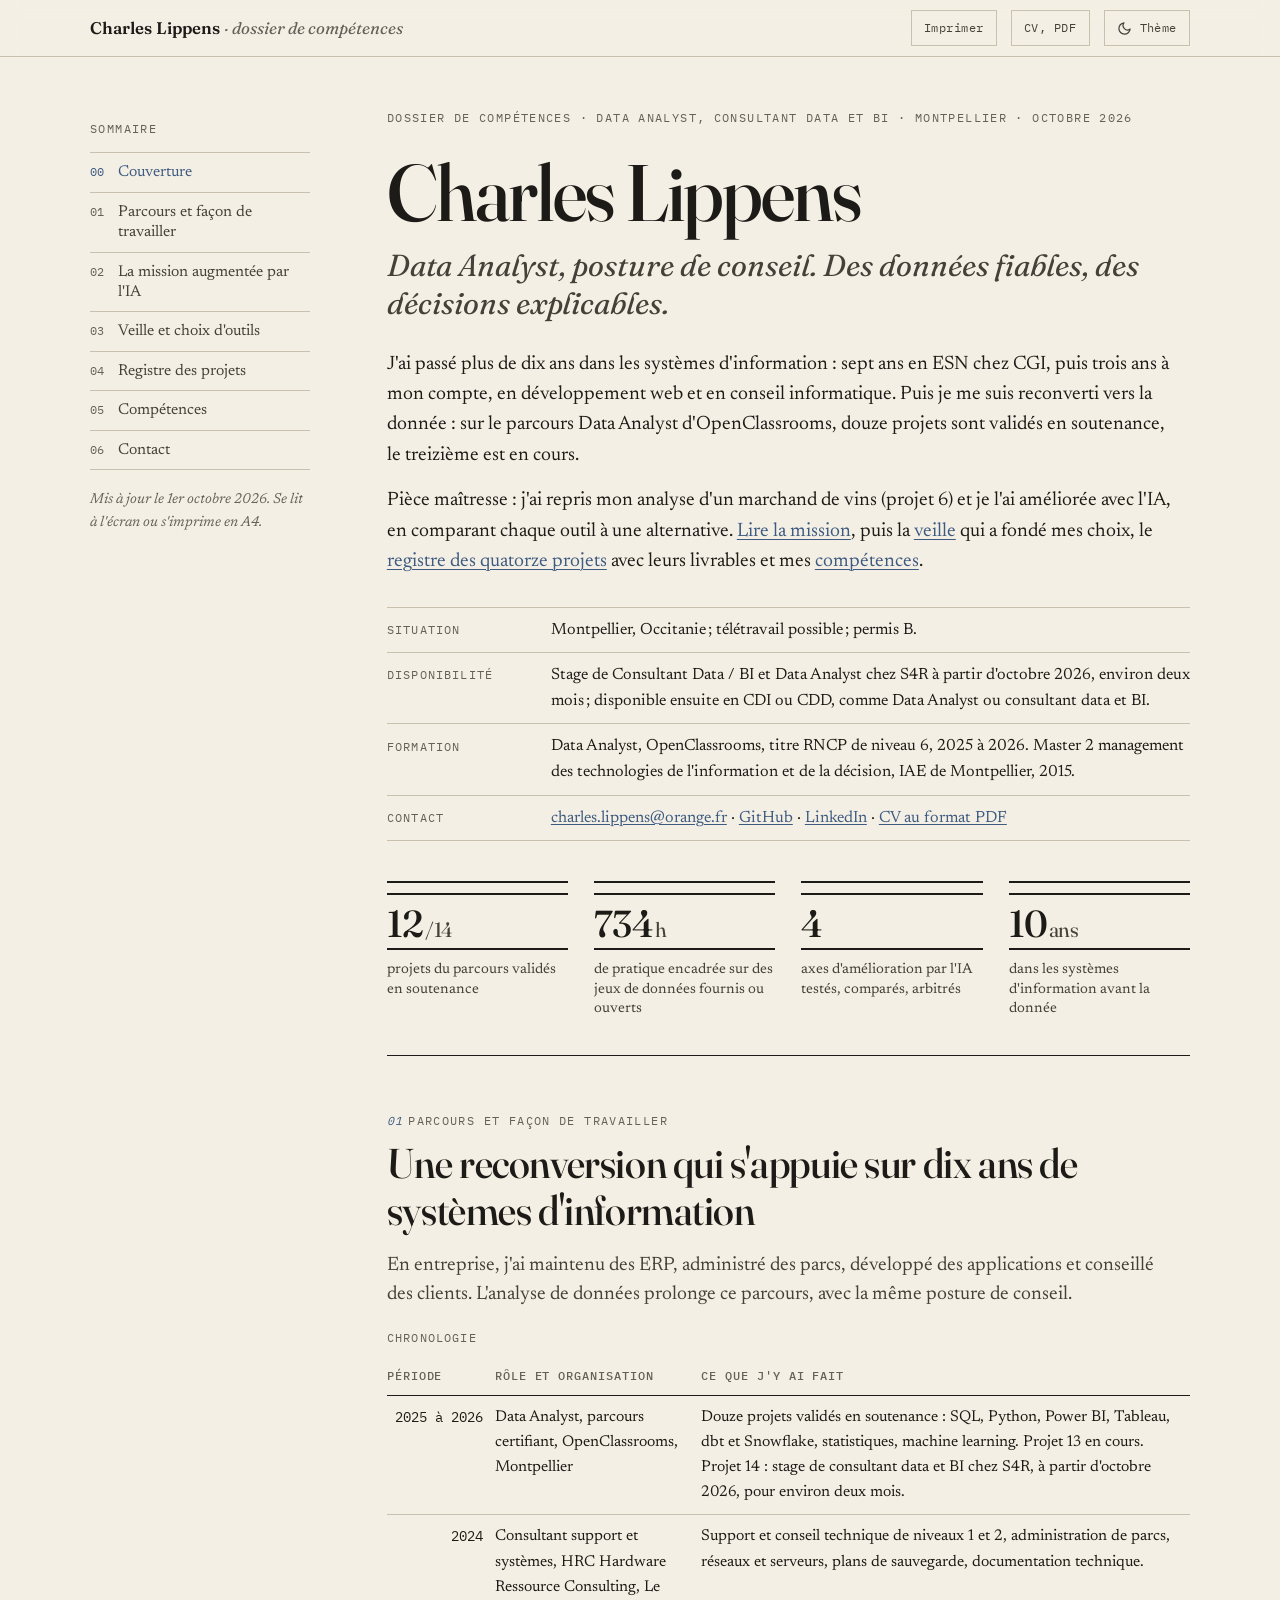
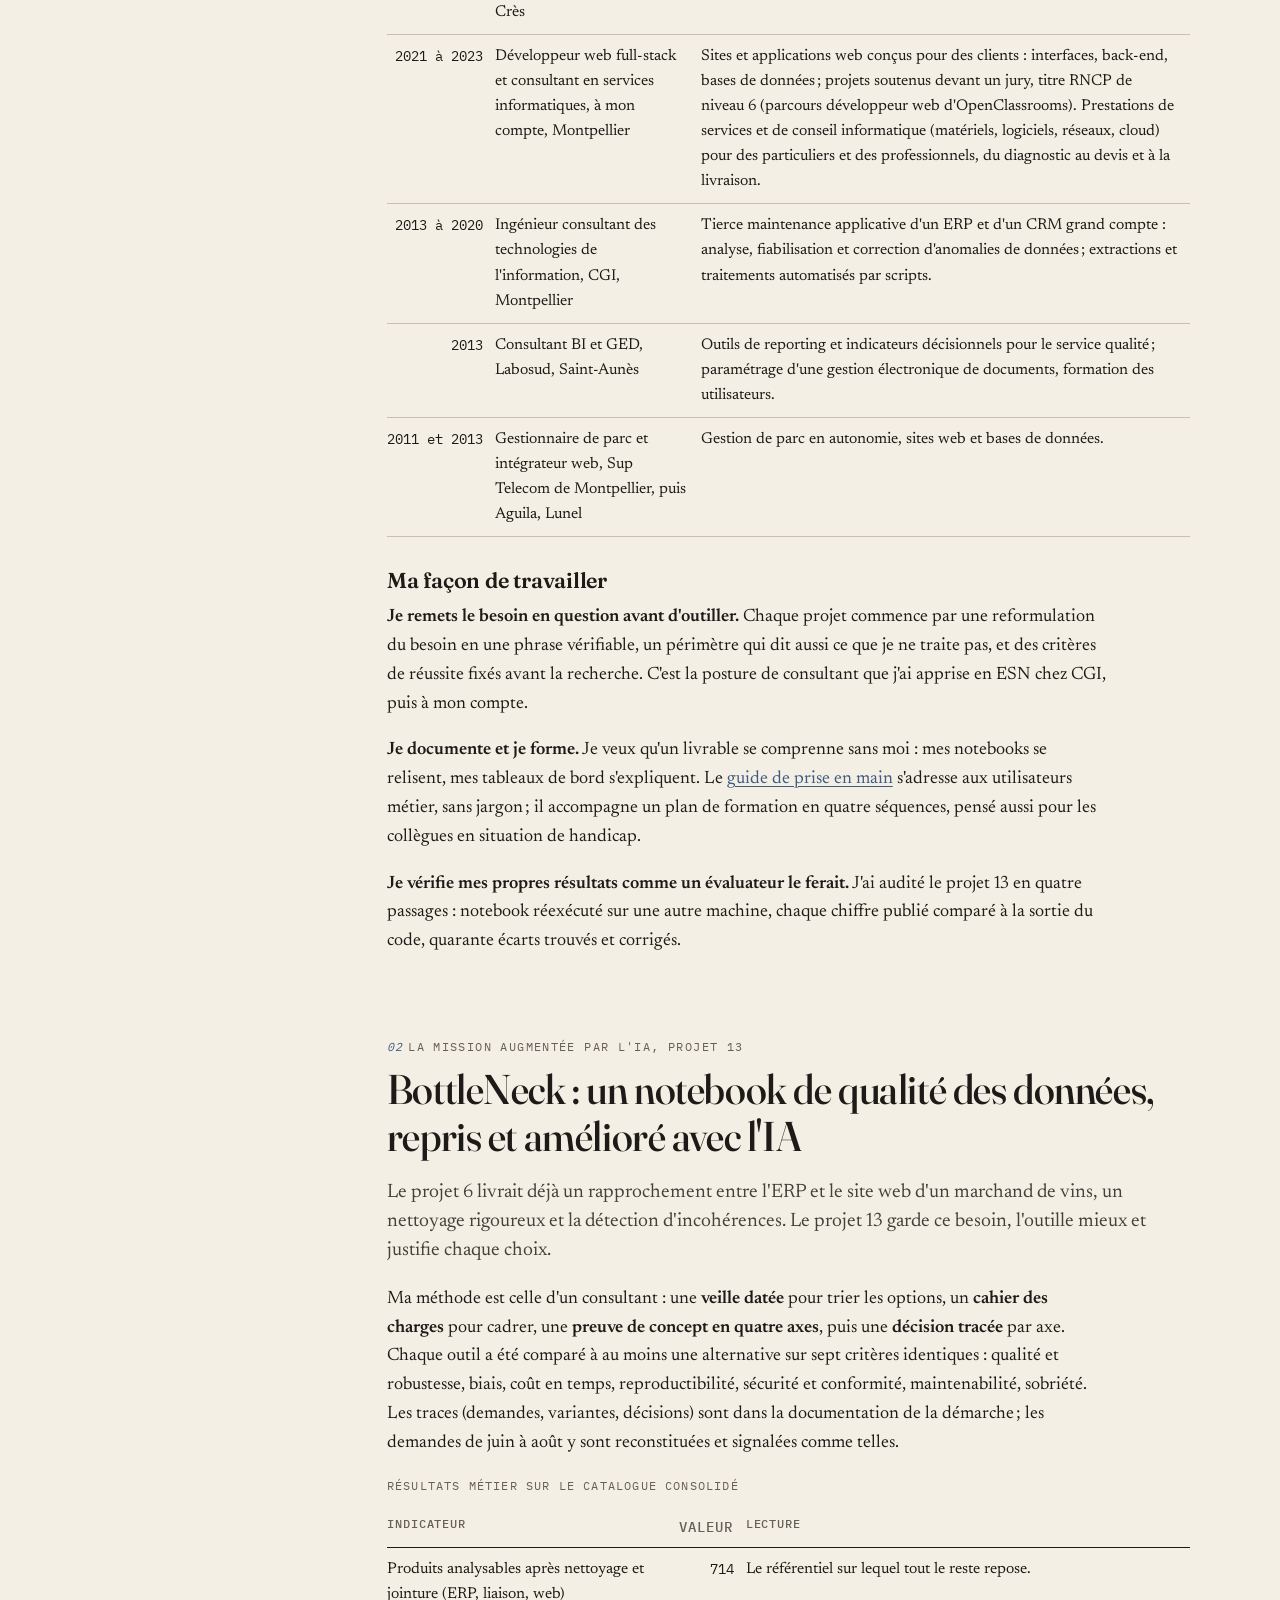
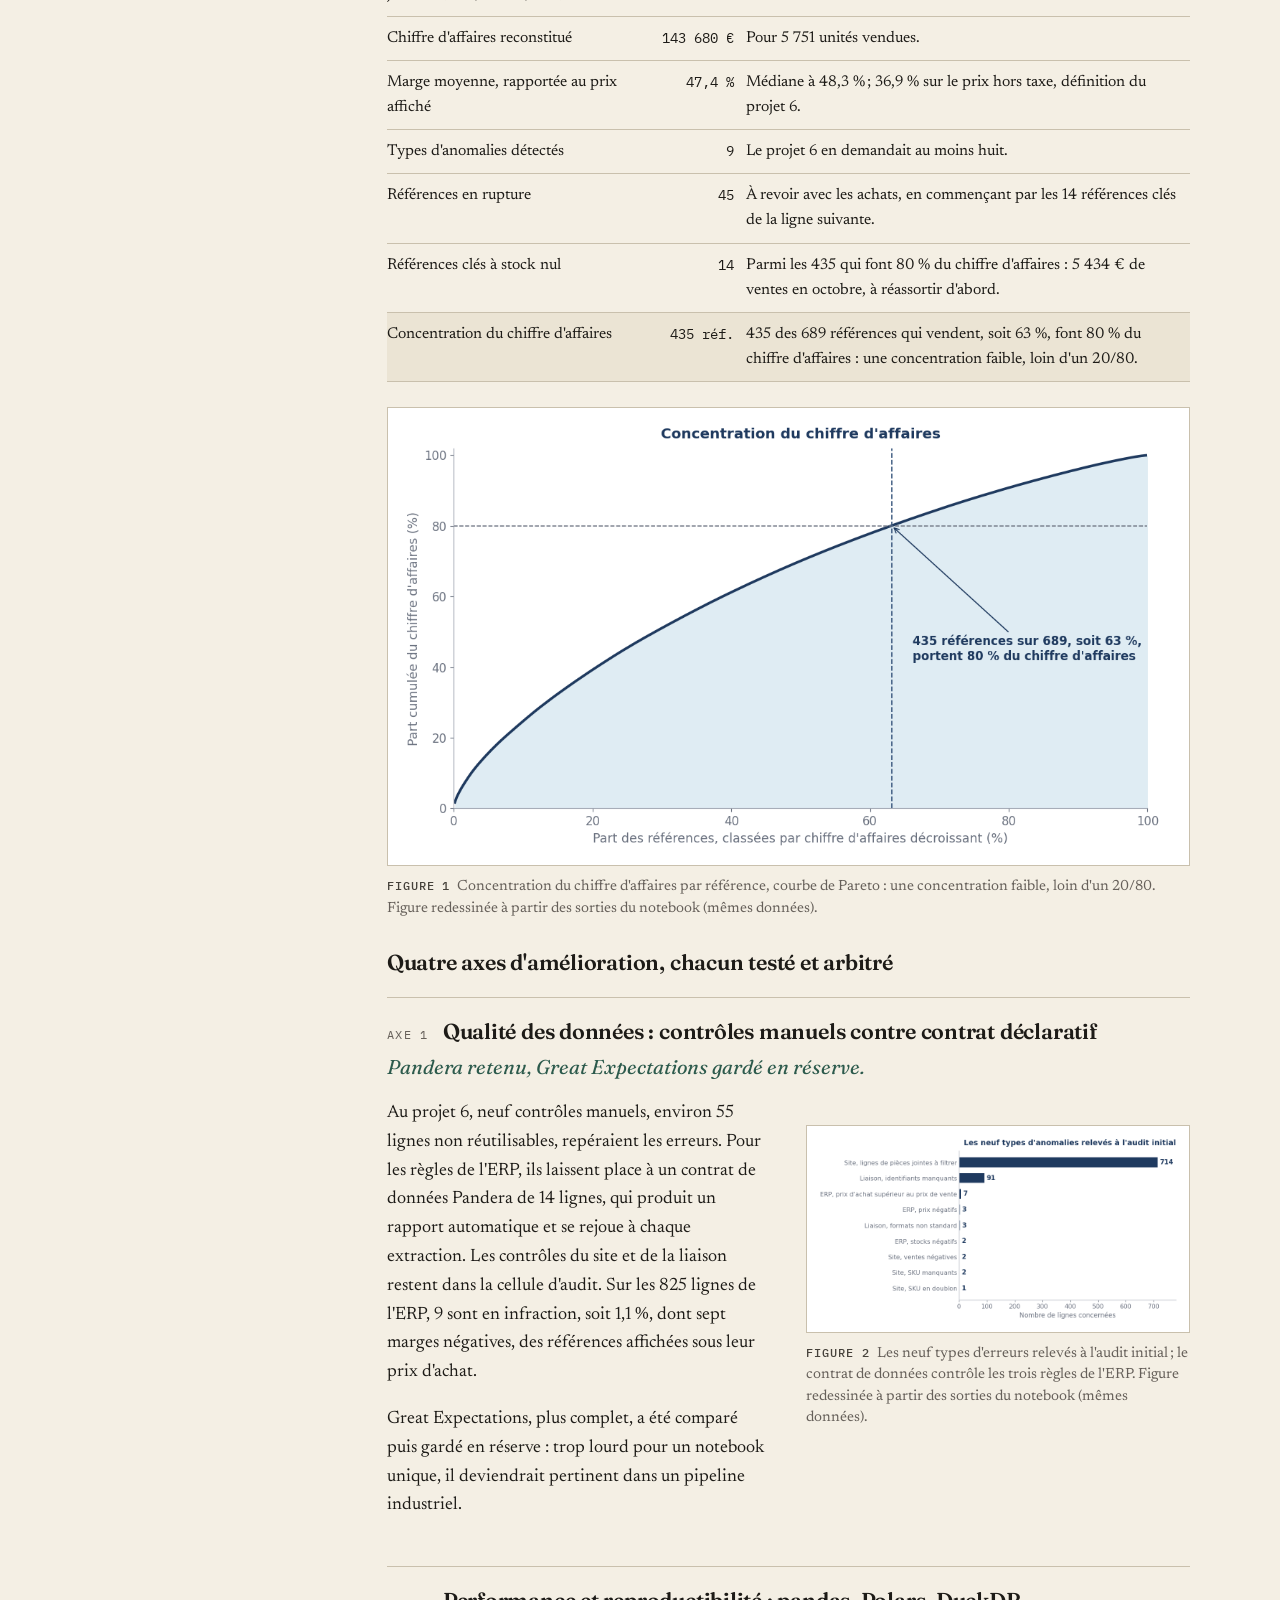
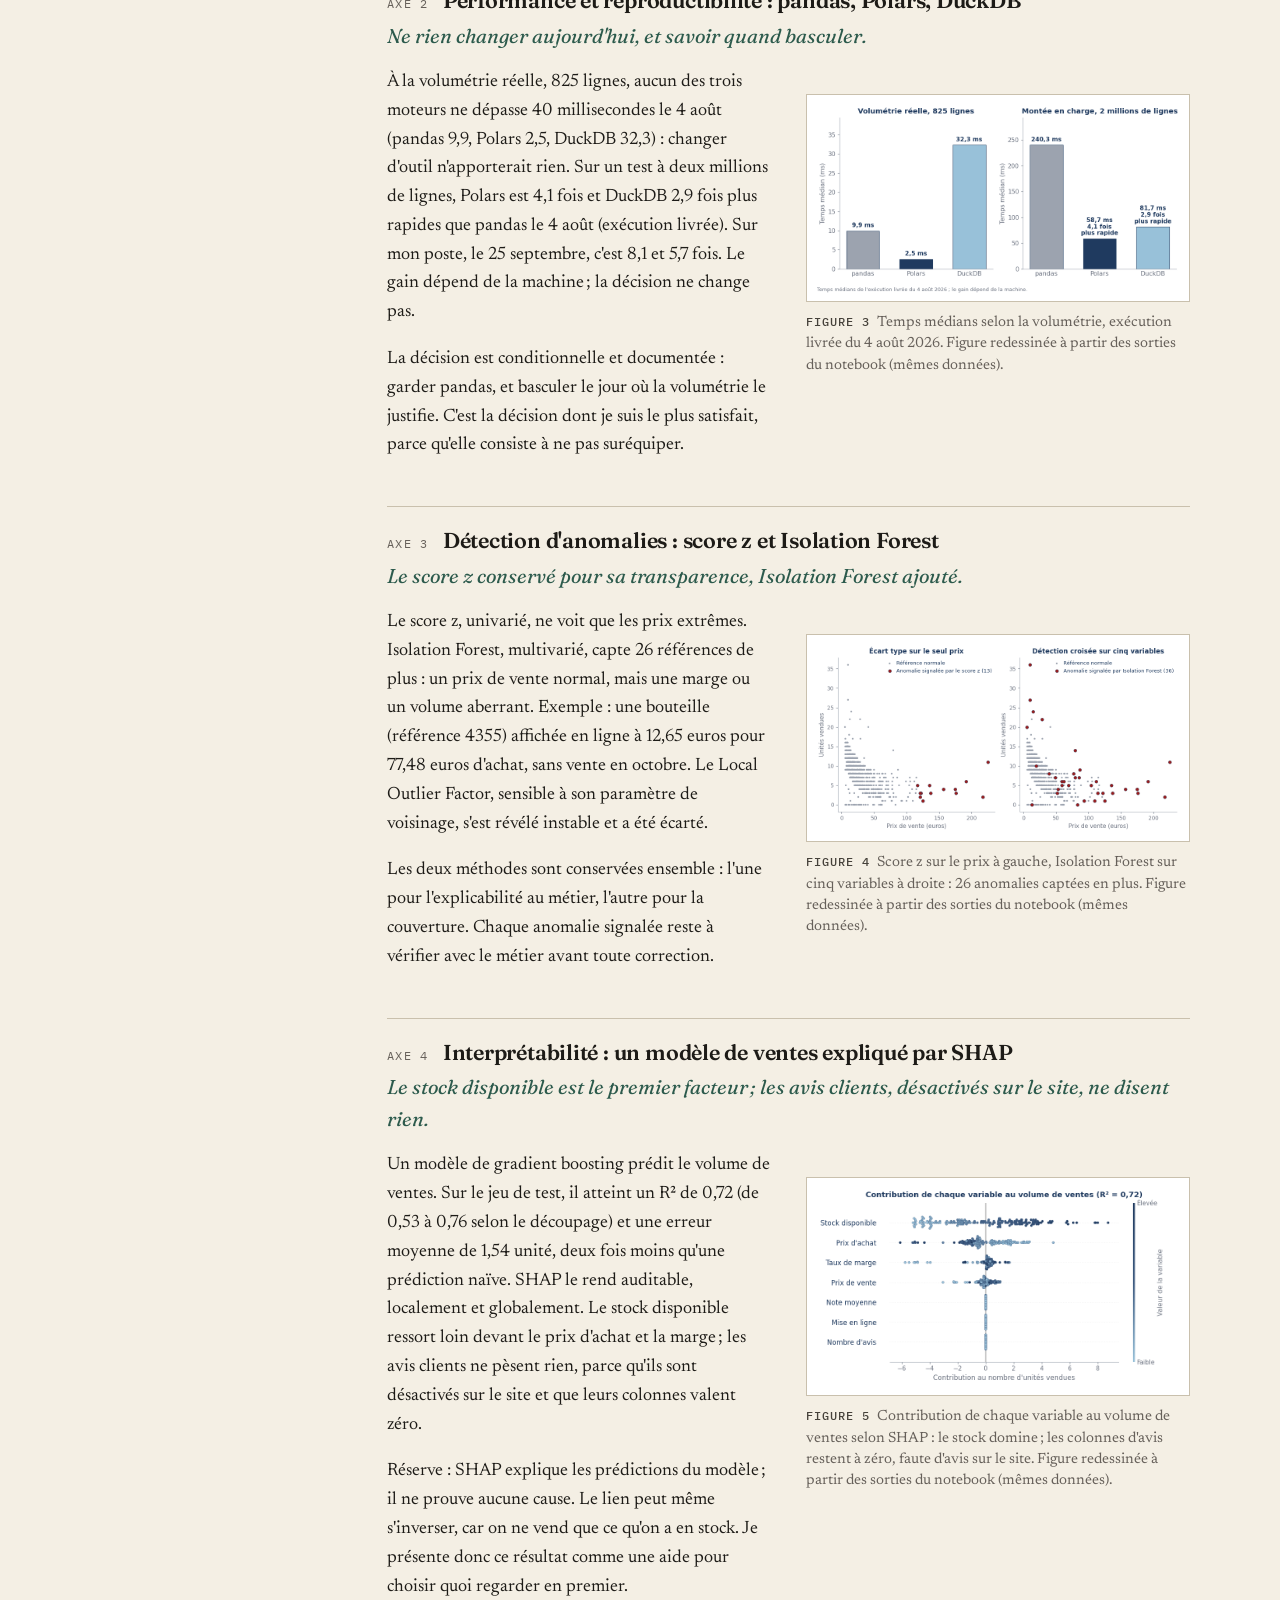
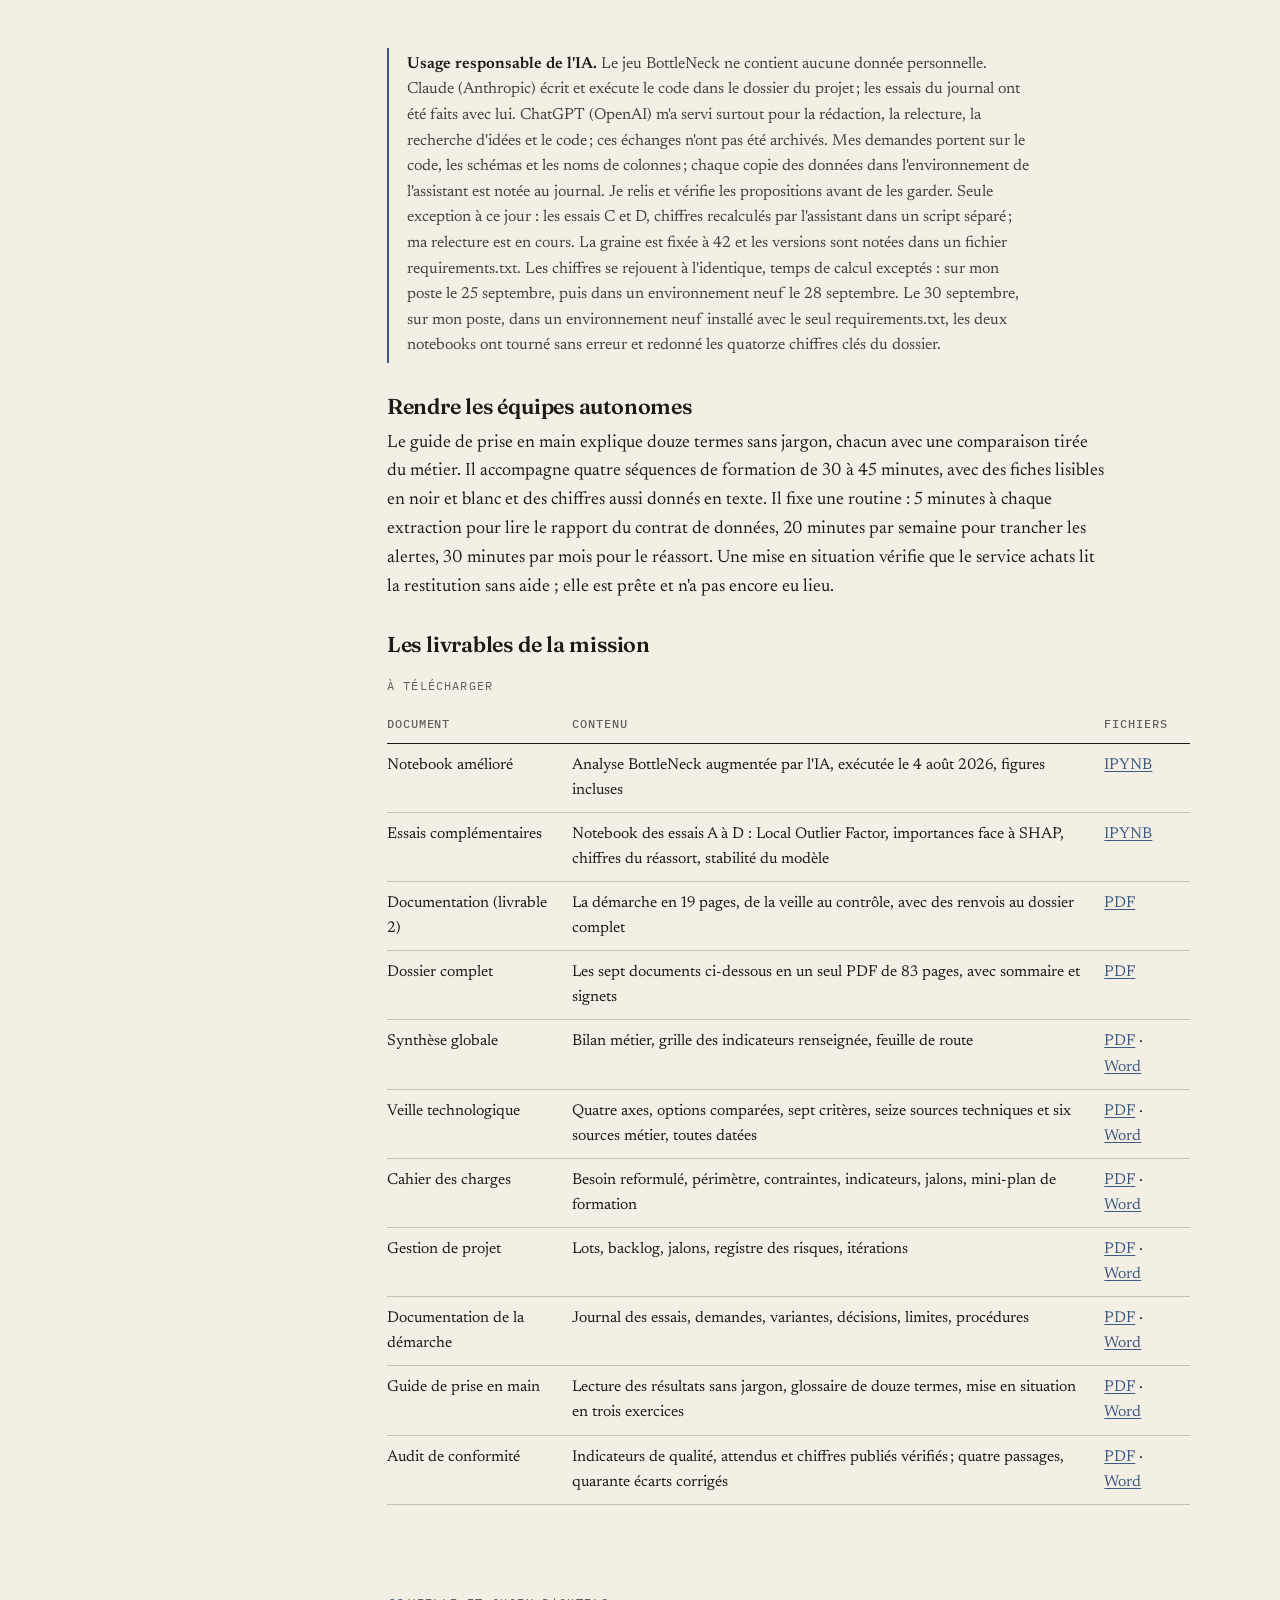
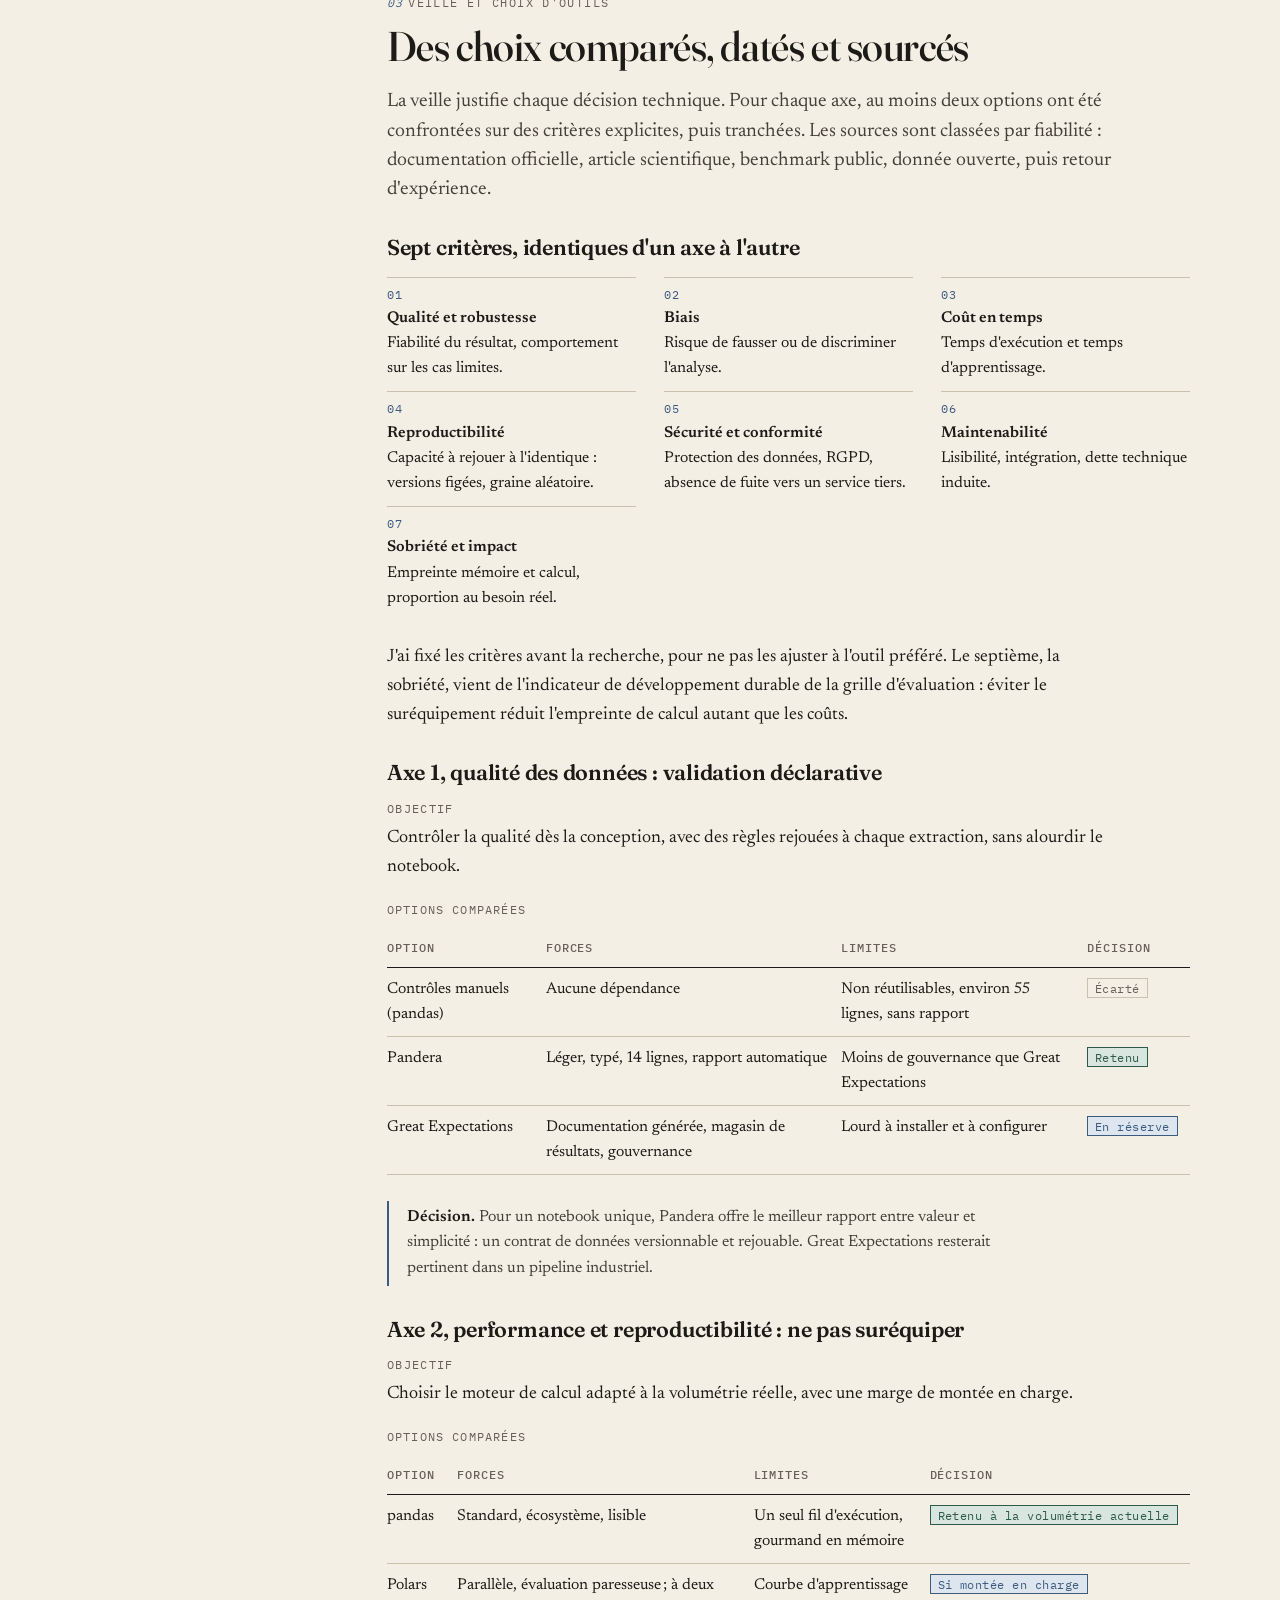
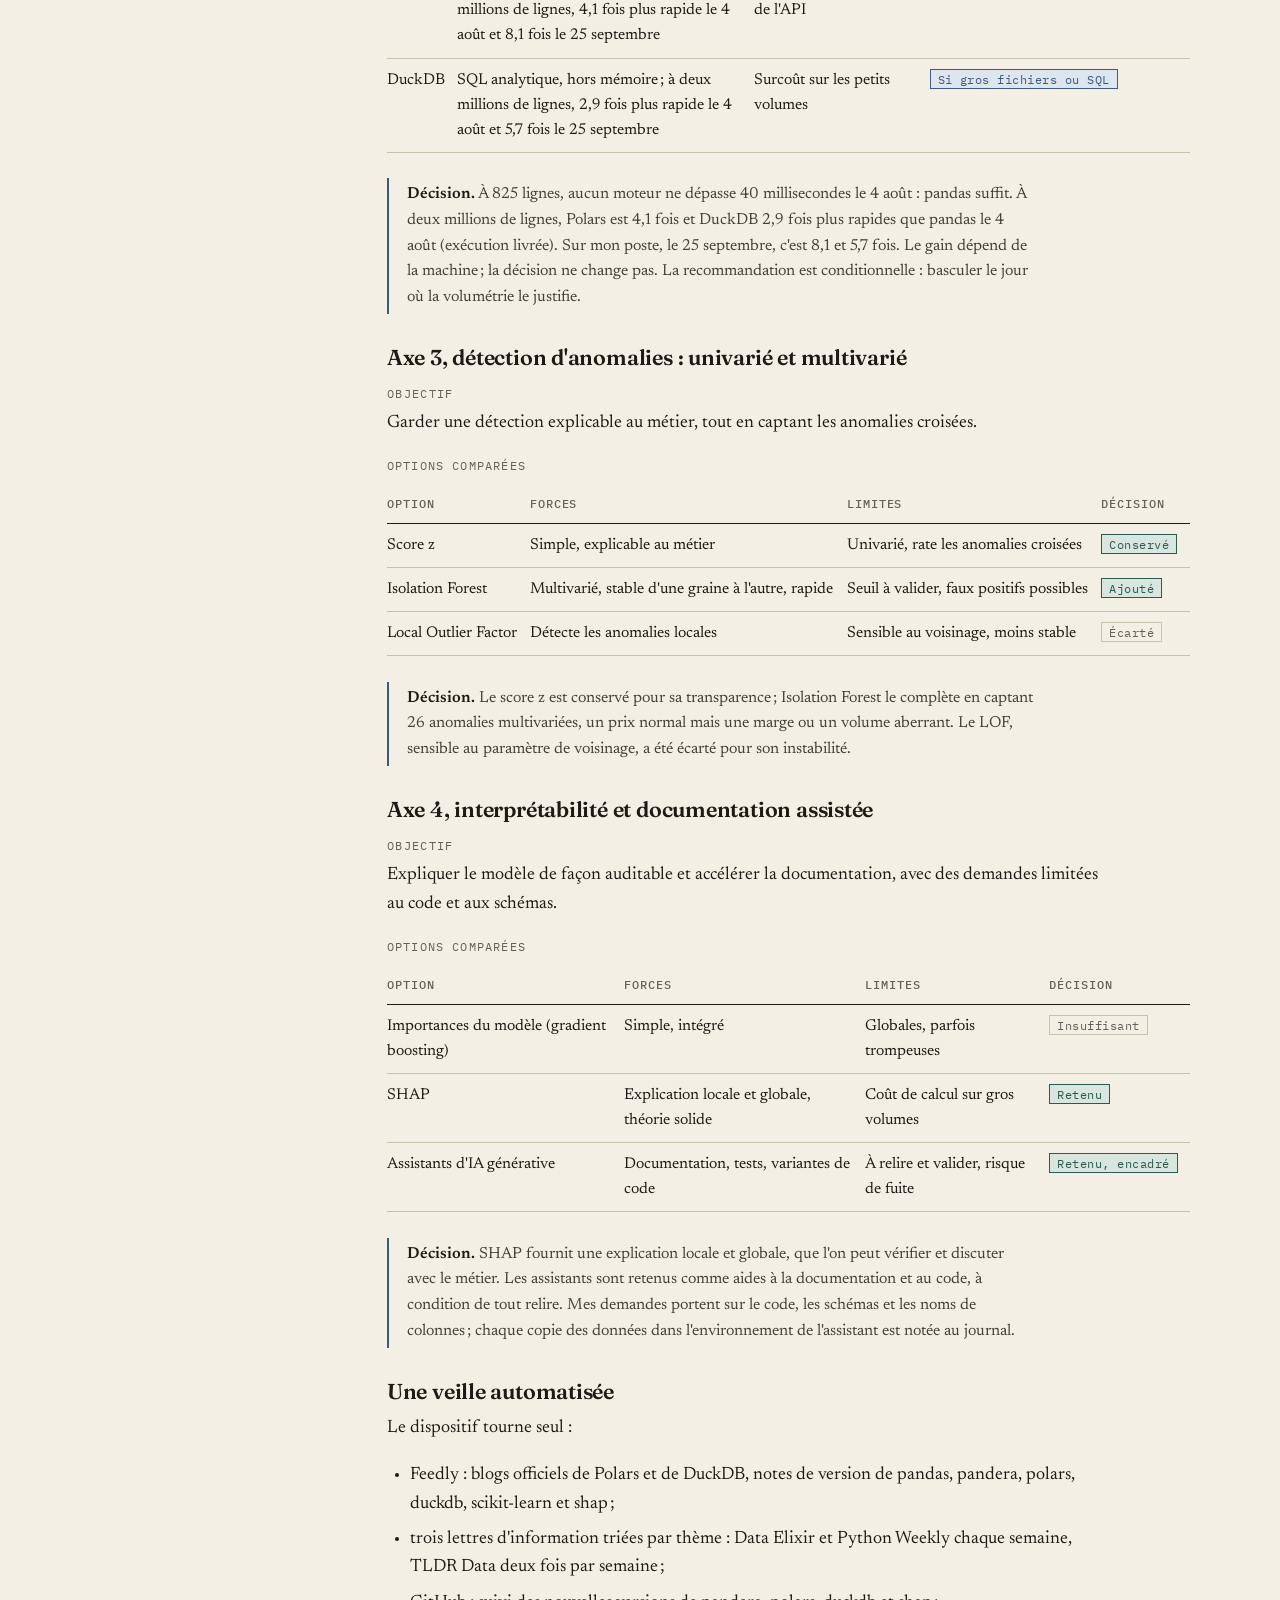
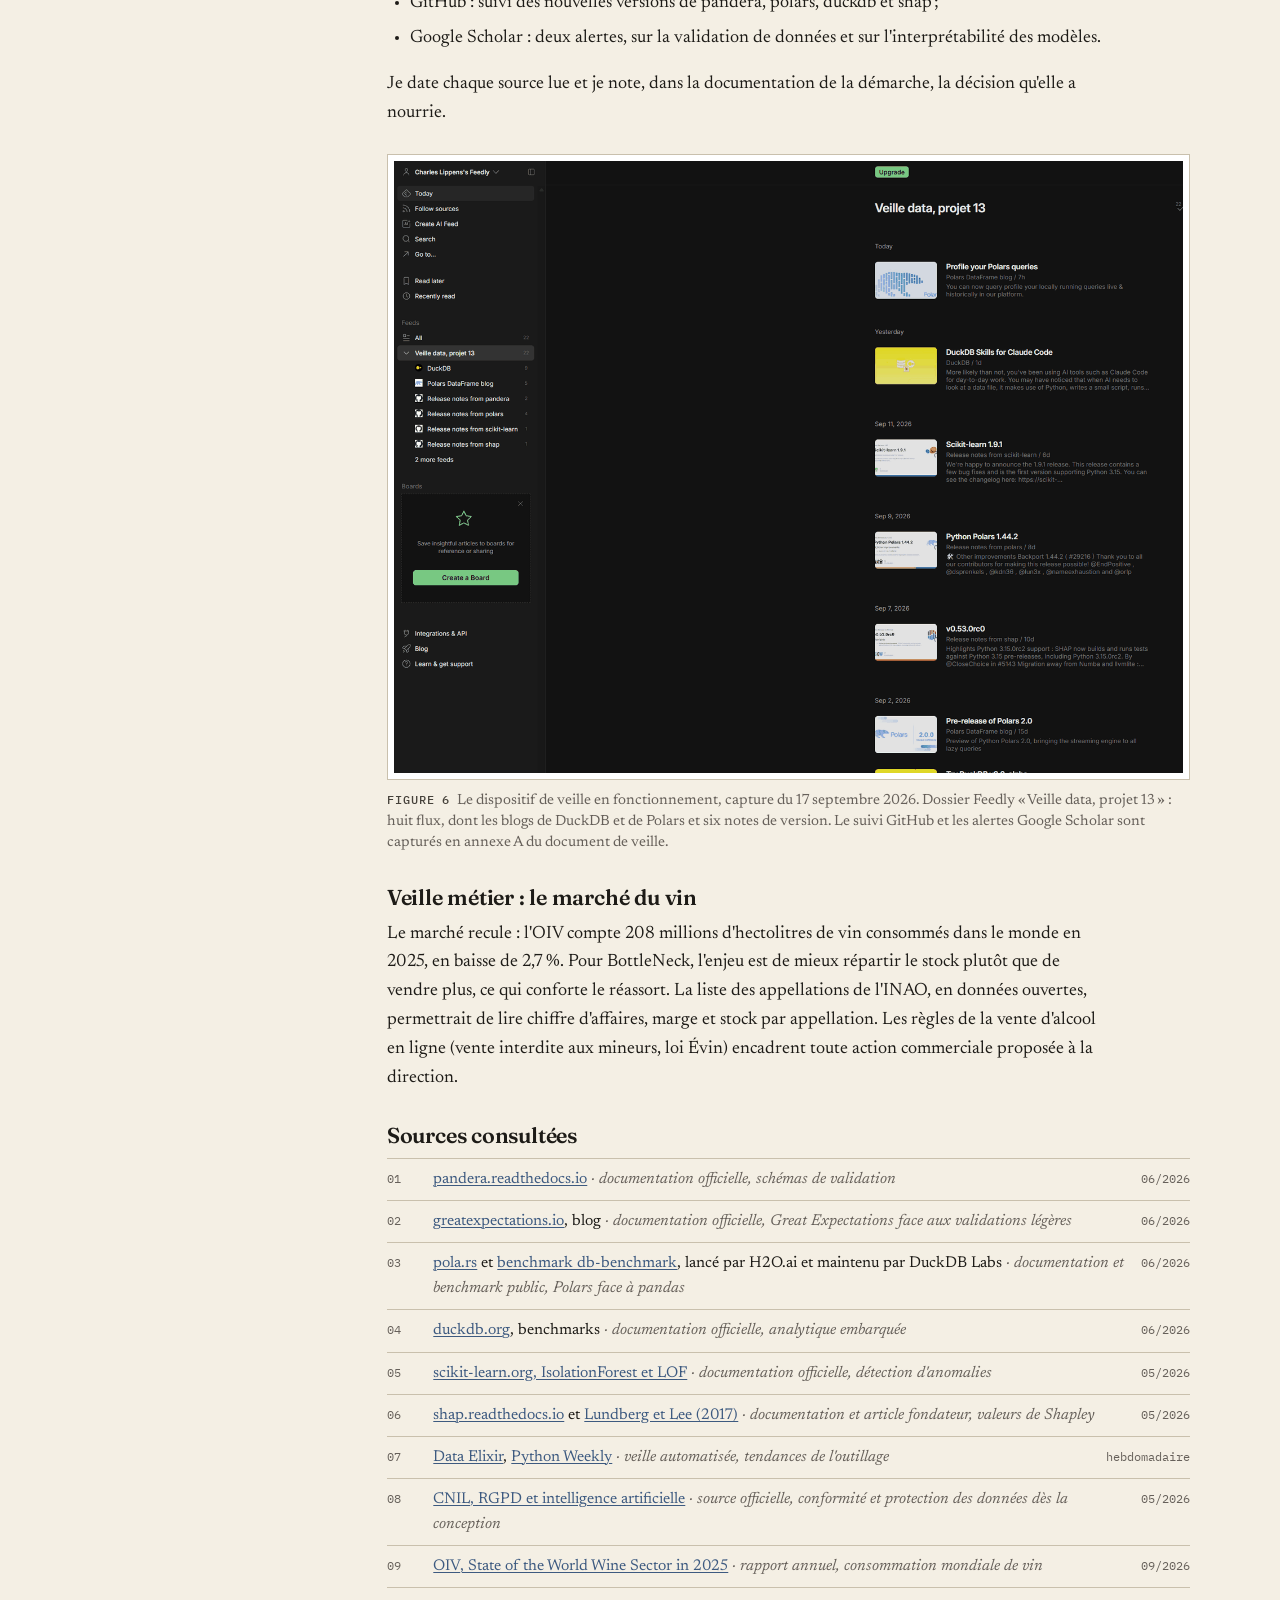
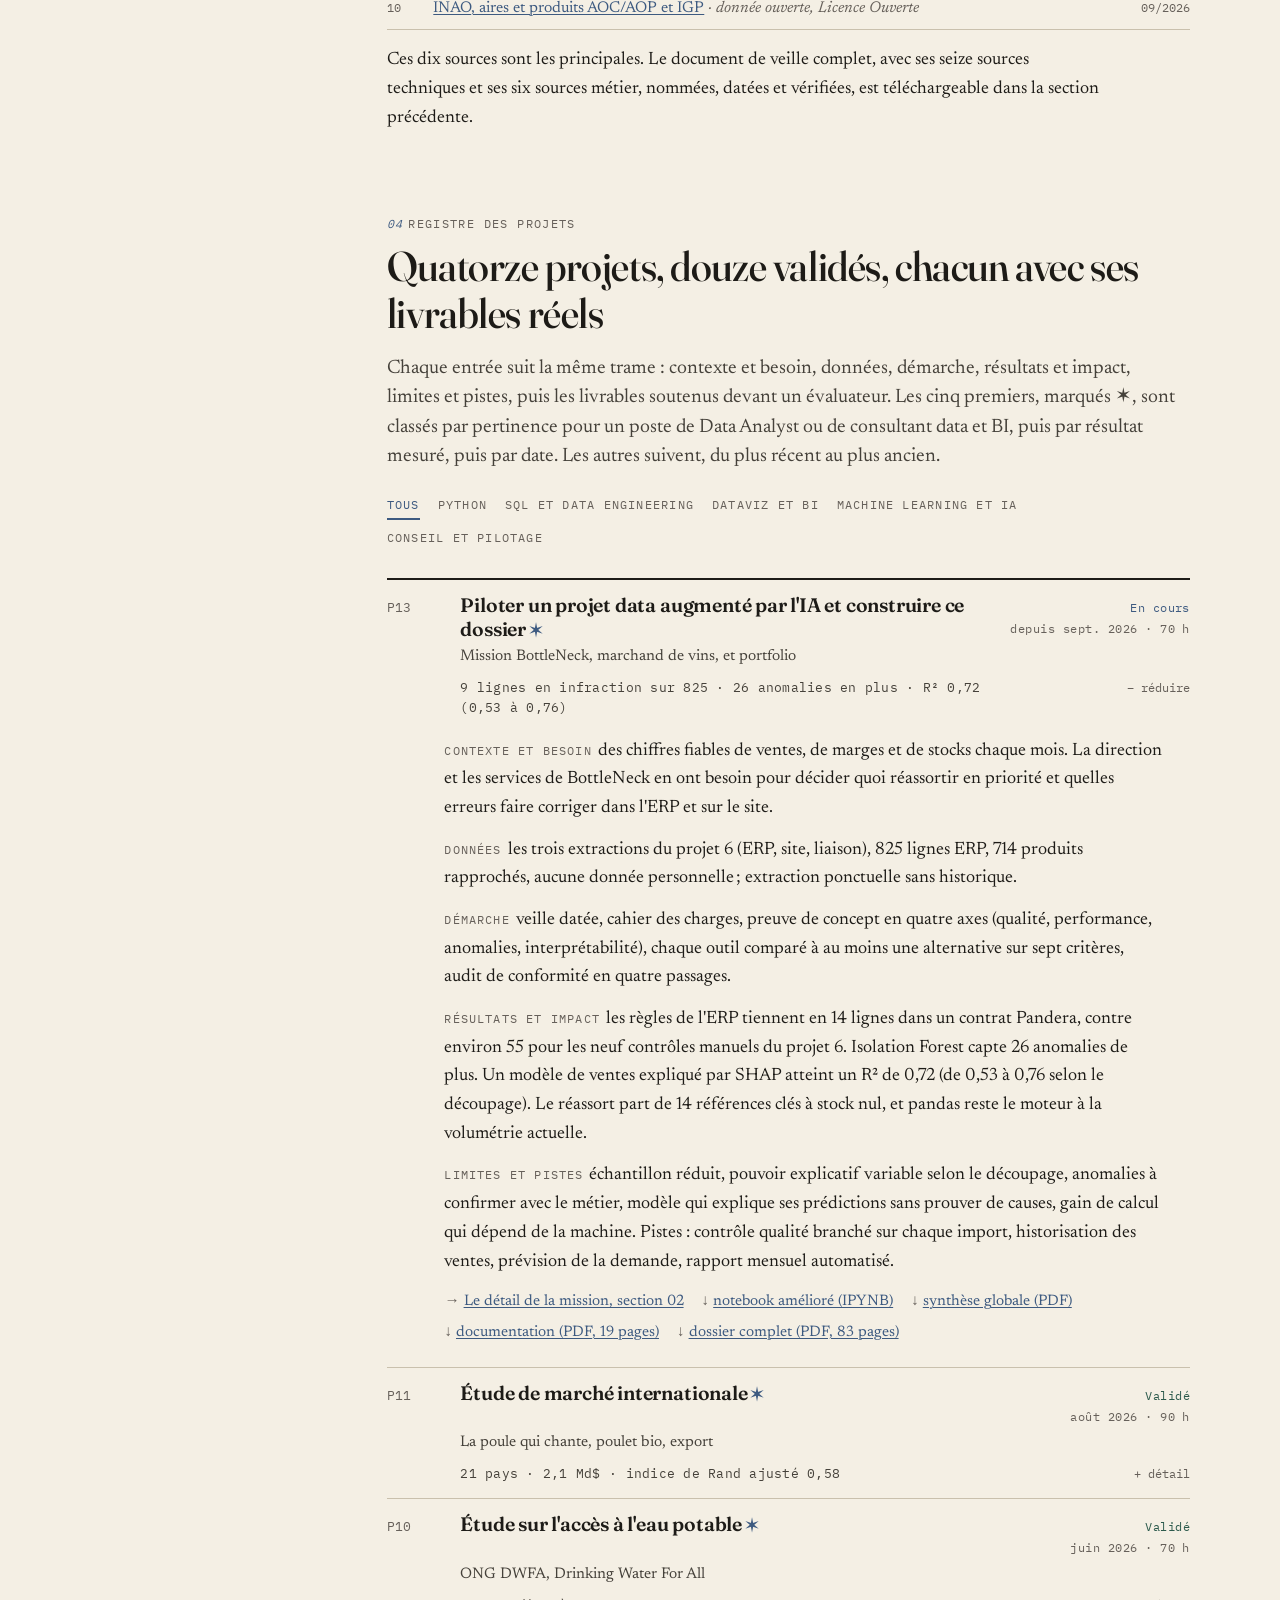
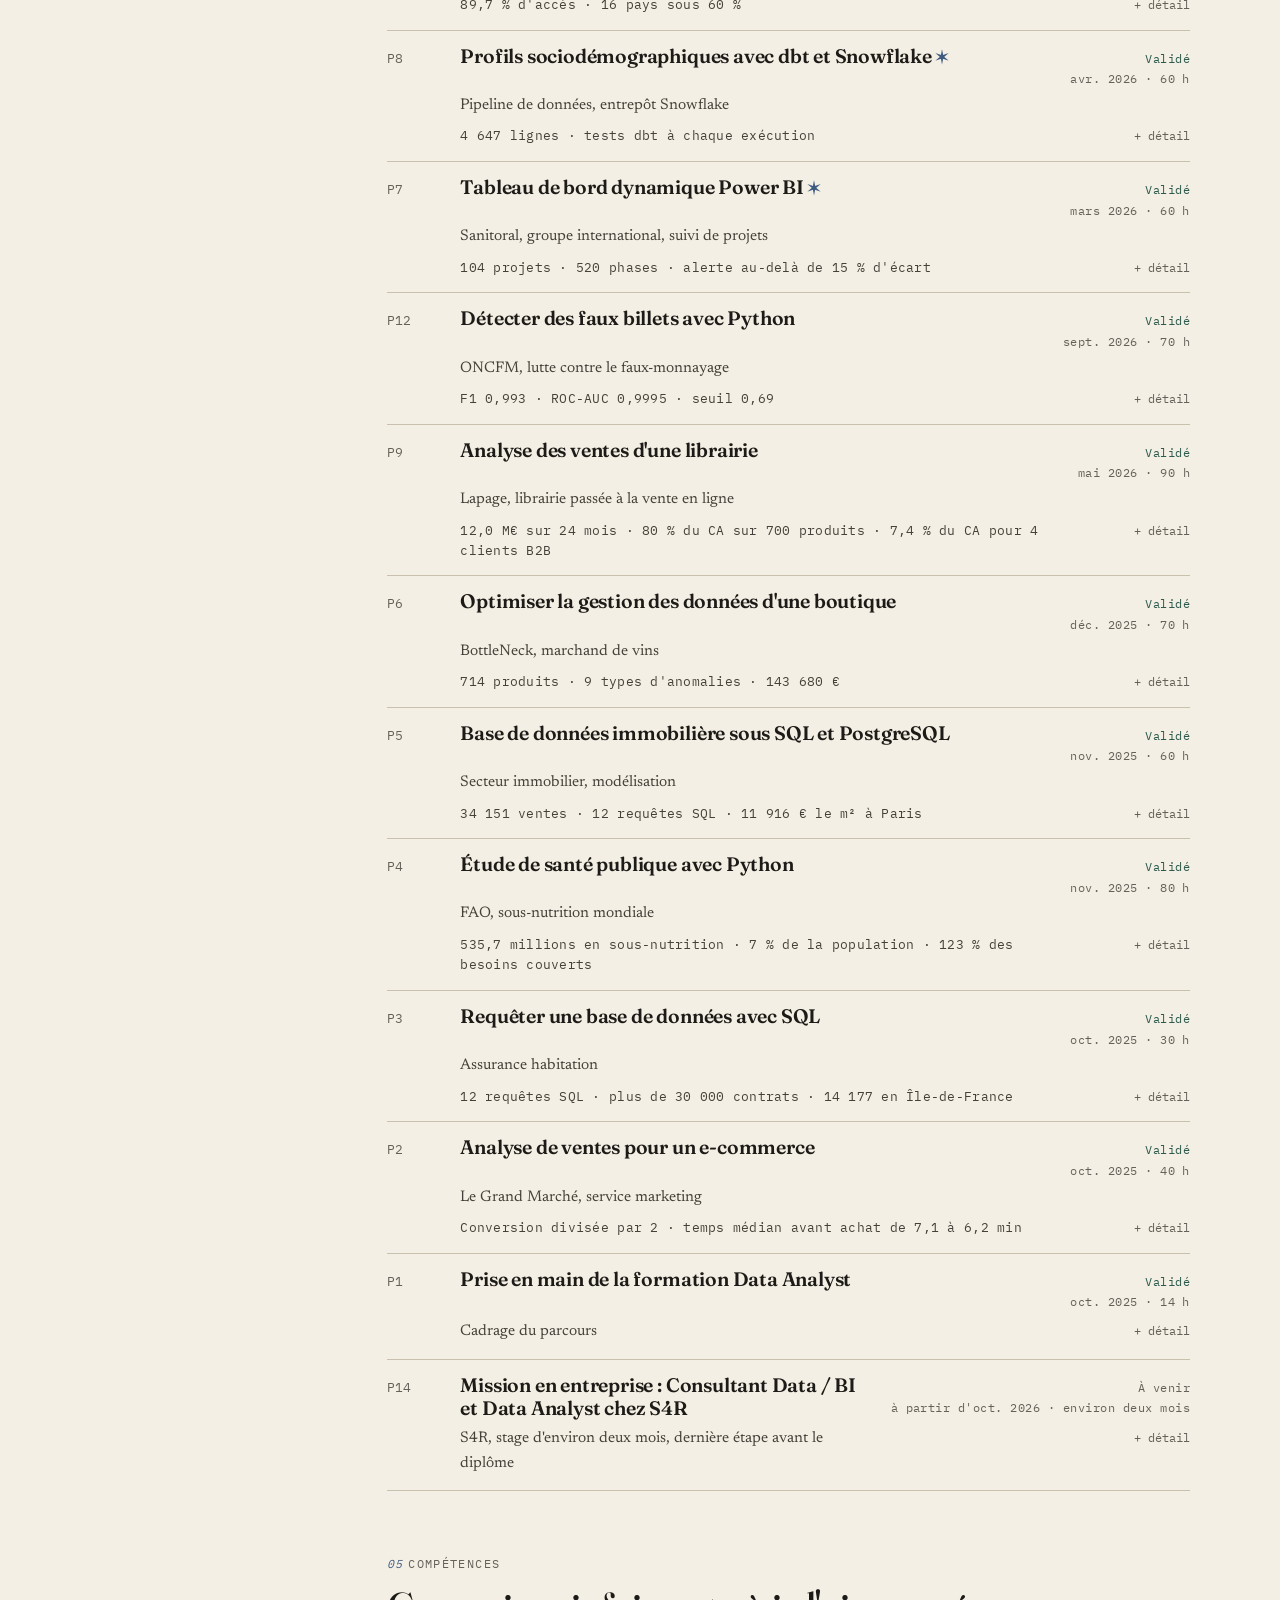
==== index.html @ 1271f9cf "Modifications fichiers portfolio" ====
<!DOCTYPE html>
<html lang="fr">
<head>
  <meta charset="UTF-8">
  <meta name="viewport" content="width=device-width, initial-scale=1.0">
  <title>Charles Lippens, Data Analyst, dossier de compétences</title>
  <meta name="description" content="Dossier de compétences de Charles Lippens, Data Analyst à Montpellier : une mission data augmentée par l'IA, la veille, quatorze projets et leurs livrables.">
  <meta name="author" content="Charles Lippens">
  <meta name="theme-color" content="#f4efe4">
  <meta property="og:title" content="Charles Lippens, Data Analyst, dossier de compétences">
  <meta property="og:description" content="Des données fiables, des décisions explicables : la mission augmentée par l'IA, la veille, quatorze projets et leurs livrables.">
  <meta property="og:type" content="website">
  <meta property="og:locale" content="fr_FR">
  <meta property="og:url" content="https://charleslippensdata.github.io/">
  <meta property="og:site_name" content="Charles Lippens, Data Analyst">
  <meta property="og:image" content="https://charleslippensdata.github.io/assets/img/og-image.png">
  <meta property="og:image:width" content="1200">
  <meta property="og:image:height" content="630">
  <meta property="og:image:alt" content="Charles Lippens, Data Analyst : dossier de compétences">
  <meta name="twitter:card" content="summary_large_image">
  <link rel="canonical" href="https://charleslippensdata.github.io/">
  <script type="application/ld+json">
  {"@context":"https://schema.org","@type":"Person","name":"Charles Lippens","jobTitle":"Data Analyst","url":"https://charleslippensdata.github.io/","email":"mailto:charles.lippens@orange.fr","address":{"@type":"PostalAddress","addressLocality":"Montpellier","addressCountry":"FR"},"sameAs":["https://github.com/CharlesLippensData","https://www.linkedin.com/in/charleslippens/"]}
  </script>
  <link rel="icon" href="assets/img/favicon-192.png" type="image/png" sizes="192x192">
  <link rel="icon" href="data:image/svg+xml,%3Csvg%20xmlns='http://www.w3.org/2000/svg'%20viewBox='0%200%20100%20100'%3E%3Crect%20width='100'%20height='100'%20fill='%23f4efe4'/%3E%3Ctext%20x='50'%20y='70'%20font-family='Georgia,serif'%20font-size='58'%20font-style='italic'%20fill='%231F3A5F'%20text-anchor='middle'%3ECL%3C/text%3E%3C/svg%3E">
  <script>(function(){var t="light";try{var s=localStorage.getItem("theme");if(s==="dark"||s==="light"){t=s;}}catch(e){}document.documentElement.setAttribute("data-theme",t);})();</script>
  <link rel="stylesheet" href="assets/style.css">
</head>
<body>
<a class="saut-contenu" href="#couverture">Aller au contenu</a>

<header class="entete">
  <div class="entete-inner">
    <a class="nom" href="#couverture">Charles Lippens <span>· dossier de compétences</span></a>
    <button type="button" class="outil imprimer" title="Imprimer le dossier en A4">Imprimer</button>
    <a class="outil lien-sommaire" href="#sommaire">Sommaire</a>
    <a class="outil" href="livrables/CV_Charles_Lippens.pdf" download title="Télécharger le CV au format PDF">CV, PDF</a>
    <button class="outil theme-toggle" type="button" aria-pressed="false" aria-label="Activer le thème encre (sombre)" title="Thème papier ou encre"><svg class="ico-lune" viewBox="0 0 24 24" fill="none" stroke="currentColor" stroke-width="2" stroke-linecap="round" stroke-linejoin="round" aria-hidden="true"><path d="M21 12.8A9 9 0 1 1 11.2 3a7 7 0 0 0 9.8 9.8z"/></svg><svg class="ico-soleil" viewBox="0 0 24 24" fill="none" stroke="currentColor" stroke-width="2" stroke-linecap="round" aria-hidden="true"><circle cx="12" cy="12" r="4"/><path d="M12 2v2M12 20v2M4.9 4.9l1.4 1.4M17.7 17.7l1.4 1.4M2 12h2M20 12h2M4.9 19.1l1.4-1.4M17.7 6.3l1.4-1.4"/></svg><span>Thème</span></button>
  </div>
</header>

<div class="page">
  <nav class="sommaire" id="sommaire" aria-label="Sommaire">
    <span class="repere">Sommaire</span>
    <ol>
      <li><a href="#couverture"><span class="n">00</span>Couverture</a></li>
      <li><a href="#profil"><span class="n">01</span>Parcours et façon de travailler</a></li>
      <li><a href="#mission"><span class="n">02</span>La mission augmentée par l'IA</a></li>
      <li><a href="#veille"><span class="n">03</span>Veille et choix d'outils</a></li>
      <li><a href="#projets"><span class="n">04</span>Registre des projets</a></li>
      <li><a href="#competences"><span class="n">05</span>Compétences</a></li>
      <li><a href="#contact"><span class="n">06</span>Contact</a></li>
    </ol>
    <p class="pied">Mis à jour le 1er octobre 2026. Se lit à l'écran ou s'imprime en A4.</p>
  </nav>

  <main class="contenu" id="contenu">

    <!-- ================= 00. Couverture ================= -->
    <section class="couverture" id="couverture">
      <span class="repere">Dossier de compétences · Data Analyst, consultant data et BI · Montpellier · octobre 2026</span>
      <h1>Charles Lippens</h1>
      <p class="sous-titre">Data Analyst, posture de conseil. Des données fiables, des décisions explicables.</p>
      <p class="resume">J'ai passé plus de dix ans dans les systèmes d'information : sept ans en ESN chez CGI, puis trois ans à mon compte, en développement web et en conseil informatique. Puis je me suis reconverti vers la donnée : sur le parcours Data Analyst d'OpenClassrooms, douze projets sont validés en soutenance, le treizième est en cours.</p>
      <p class="resume">Pièce maîtresse : j'ai repris mon analyse d'un marchand de vins (projet 6) et je l'ai améliorée avec l'IA, en comparant chaque outil à une alternative. <a href="#mission">Lire la mission</a>, puis la <a href="#veille">veille</a> qui a fondé mes choix, le <a href="#projets">registre des quatorze projets</a> avec leurs livrables et mes <a href="#competences">compétences</a>.</p>
      <dl class="fiche">
        <div><dt>Situation</dt><dd>Montpellier, Occitanie ; télétravail possible ; permis B.</dd></div>
        <div><dt>Disponibilité</dt><dd>Stage de Consultant Data / BI et Data Analyst chez S4R à partir d'octobre 2026, environ deux mois ; disponible ensuite en CDI ou CDD, comme Data Analyst ou consultant data et BI.</dd></div>
        <div><dt>Formation</dt><dd>Data Analyst, OpenClassrooms, titre RNCP de niveau 6, 2025 à 2026. Master 2 management des technologies de l'information et de la décision, IAE de Montpellier, 2015.</dd></div>
        <div><dt>Contact</dt><dd><a href="mailto:charles.lippens@orange.fr">charles.lippens@orange.fr</a> · <a href="https://github.com/CharlesLippensData" target="_blank" rel="noopener">GitHub</a> · <a href="https://www.linkedin.com/in/charleslippens/" target="_blank" rel="noopener">LinkedIn</a> · <a href="livrables/CV_Charles_Lippens.pdf" download>CV au format PDF</a></dd></div>
      </dl>
      <div class="chiffres">
        <div><div class="v">12<small>/14</small></div><div class="l">projets du parcours validés en soutenance</div></div>
        <div><div class="v">734<small>h</small></div><div class="l">de pratique encadrée sur des jeux de données fournis ou ouverts</div></div>
        <div><div class="v">4</div><div class="l">axes d'amélioration par l'IA testés, comparés, arbitrés</div></div>
        <div><div class="v">10<small>ans</small></div><div class="l">dans les systèmes d'information avant la donnée</div></div>
      </div>
    </section>

    <!-- ================= 01. Profil ================= -->
    <section class="section" id="profil">
      <span class="repere"><span class="num-section">01</span>Parcours et façon de travailler</span>
      <h2>Une reconversion qui s'appuie sur dix ans de systèmes d'information</h2>
      <p class="chapeau">En entreprise, j'ai maintenu des ERP, administré des parcs, développé des applications et conseillé des clients. L'analyse de données prolonge ce parcours, avec la même posture de conseil.</p>
      <div class="table-wrap" tabindex="0" role="region" aria-label="Chronologie">
        <table>
          <caption>Chronologie</caption>
          <thead><tr><th>Période</th><th>Rôle et organisation</th><th>Ce que j'y ai fait</th></tr></thead>
          <tbody>
            <tr><td class="num">2025 à 2026</td><td>Data Analyst, parcours certifiant, OpenClassrooms, Montpellier</td><td>Douze projets validés en soutenance : SQL, Python, Power BI, Tableau, dbt et Snowflake, statistiques, machine learning. Projet 13 en cours. Projet 14 : stage de consultant data et BI chez S4R, à partir d'octobre 2026, pour environ deux mois.</td></tr>
            <tr><td class="num">2024</td><td>Consultant support et systèmes, HRC Hardware Ressource Consulting, Le Crès</td><td>Support et conseil technique de niveaux 1 et 2, administration de parcs, réseaux et serveurs, plans de sauvegarde, documentation technique.</td></tr>
            <tr><td class="num">2021 à 2023</td><td>Développeur web full-stack et consultant en services informatiques, à mon compte, Montpellier</td><td>Sites et applications web conçus pour des clients : interfaces, back-end, bases de données ; projets soutenus devant un jury, titre RNCP de niveau 6 (parcours développeur web d'OpenClassrooms). Prestations de services et de conseil informatique (matériels, logiciels, réseaux, cloud) pour des particuliers et des professionnels, du diagnostic au devis et à la livraison.</td></tr>
            <tr><td class="num">2013 à 2020</td><td>Ingénieur consultant des technologies de l'information, CGI, Montpellier</td><td>Tierce maintenance applicative d'un ERP et d'un CRM grand compte : analyse, fiabilisation et correction d'anomalies de données ; extractions et traitements automatisés par scripts.</td></tr>
            <tr><td class="num">2013</td><td>Consultant BI et GED, Labosud, Saint-Aunès</td><td>Outils de reporting et indicateurs décisionnels pour le service qualité ; paramétrage d'une gestion électronique de documents, formation des utilisateurs.</td></tr>
            <tr><td class="num">2011 et 2013</td><td>Gestionnaire de parc et intégrateur web, Sup Telecom de Montpellier, puis Aguila, Lunel</td><td>Gestion de parc en autonomie, sites web et bases de données.</td></tr>
          </tbody>
        </table>
      </div>
      <h3>Ma façon de travailler</h3>
      <div class="texte">
        <p><strong>Je remets le besoin en question avant d'outiller.</strong> Chaque projet commence par une reformulation du besoin en une phrase vérifiable, un périmètre qui dit aussi ce que je ne traite pas, et des critères de réussite fixés avant la recherche. C'est la posture de consultant que j'ai apprise en ESN chez CGI, puis à mon compte.</p>
        <p><strong>Je documente et je forme.</strong> Je veux qu'un livrable se comprenne sans moi : mes notebooks se relisent, mes tableaux de bord s'expliquent. Le <a href="livrables/Lippens_Charles_2_guide_prise_en_main_092026.pdf" download>guide de prise en main</a> s'adresse aux utilisateurs métier, sans jargon ; il accompagne un plan de formation en quatre séquences, pensé aussi pour les collègues en situation de handicap.</p>
        <p><strong>Je vérifie mes propres résultats comme un évaluateur le ferait.</strong> J'ai audité le projet 13 en quatre passages : notebook réexécuté sur une autre machine, chaque chiffre publié comparé à la sortie du code, quarante écarts trouvés et corrigés.</p>
      </div>
    </section>

    <!-- ================= 02. Mission ================= -->
    <section class="section" id="mission">
      <span class="repere"><span class="num-section">02</span>La mission augmentée par l'IA, projet 13</span>
      <h2>BottleNeck : un notebook de qualité des données, repris et amélioré avec l'IA</h2>
      <p class="chapeau">Le projet 6 livrait déjà un rapprochement entre l'ERP et le site web d'un marchand de vins, un nettoyage rigoureux et la détection d'incohérences. Le projet 13 garde ce besoin, l'outille mieux et justifie chaque choix.</p>
      <div class="texte">
        <p>Ma méthode est celle d'un consultant : une <strong>veille datée</strong> pour trier les options, un <strong>cahier des charges</strong> pour cadrer, une <strong>preuve de concept en quatre axes</strong>, puis une <strong>décision tracée</strong> par axe. Chaque outil a été comparé à au moins une alternative sur sept critères identiques : qualité et robustesse, biais, coût en temps, reproductibilité, sécurité et conformité, maintenabilité, sobriété. Les traces (demandes, variantes, décisions) sont dans la documentation de la démarche ; les demandes de juin à août y sont reconstituées et signalées comme telles.</p>
      </div>
      <div class="table-wrap" tabindex="0" role="region" aria-label="Résultats métier sur le catalogue consolidé">
        <table>
          <caption>Résultats métier sur le catalogue consolidé</caption>
          <thead><tr><th>Indicateur</th><th class="num">Valeur</th><th>Lecture</th></tr></thead>
          <tbody>
            <tr><td>Produits analysables après nettoyage et jointure (ERP, liaison, web)</td><td class="num">714</td><td>Le référentiel sur lequel tout le reste repose.</td></tr>
            <tr><td>Chiffre d'affaires reconstitué</td><td class="num">143 680 €</td><td>Pour 5 751 unités vendues.</td></tr>
            <tr><td>Marge moyenne, rapportée au prix affiché</td><td class="num">47,4 %</td><td>Médiane à 48,3 % ; 36,9 % sur le prix hors taxe, définition du projet 6.</td></tr>
            <tr><td>Types d'anomalies détectés</td><td class="num">9</td><td>Le projet 6 en demandait au moins huit.</td></tr>
            <tr><td>Références en rupture</td><td class="num">45</td><td>À revoir avec les achats, en commençant par les 14 références clés de la ligne suivante.</td></tr>
            <tr><td>Références clés à stock nul</td><td class="num">14</td><td>Parmi les 435 qui font 80 % du chiffre d'affaires : 5 434 € de ventes en octobre, à réassortir d'abord.</td></tr>
            <tr class="souligne"><td>Concentration du chiffre d'affaires</td><td class="num">435 réf.</td><td>435 des 689 références qui vendent, soit 63 %, font 80 % du chiffre d'affaires : une concentration faible, loin d'un 20/80.</td></tr>
          </tbody>
        </table>
      </div>
      <figure>
        <img src="assets/img/fig_pareto.png" alt="Courbe de concentration du chiffre d'affaires : 435 références, soit 63 % des 689 qui vendent, réalisent 80 % du chiffre d'affaires." loading="lazy" width="1100" height="620">
        <figcaption><b>Figure 1<span class="vh"> :</span></b>Concentration du chiffre d'affaires par référence, courbe de Pareto : une concentration faible, loin d'un 20/80. Figure redessinée à partir des sorties du notebook (mêmes données).</figcaption>
      </figure>

      <h3>Quatre axes d'amélioration, chacun testé et arbitré</h3>

      <div class="axe">
        <div class="titre-axe"><span class="repere">Axe 1</span><h3>Qualité des données : contrôles manuels contre contrat déclaratif</h3></div>
        <p class="verdict">Pandera retenu, Great Expectations gardé en réserve.</p>
        <div class="deux-colonnes">
          <div class="texte">
            <p>Au projet 6, neuf contrôles manuels, environ 55 lignes non réutilisables, repéraient les erreurs. Pour les règles de l'ERP, ils laissent place à un contrat de données Pandera de 14 lignes, qui produit un rapport automatique et se rejoue à chaque extraction. Les contrôles du site et de la liaison restent dans la cellule d'audit. Sur les 825 lignes de l'ERP, 9 sont en infraction, soit 1,1 %, dont sept marges négatives, des références affichées sous leur prix d'achat.</p>
            <p>Great Expectations, plus complet, a été comparé puis gardé en réserve : trop lourd pour un notebook unique, il deviendrait pertinent dans un pipeline industriel.</p>
          </div>
          <figure>
            <img src="assets/img/fig_quality.png" alt="Graphique des neuf types d'erreurs relevés à l'audit initial, avec leurs effectifs." loading="lazy" width="950" height="500">
            <figcaption><b>Figure 2<span class="vh"> :</span></b>Les neuf types d'erreurs relevés à l'audit initial ; le contrat de données contrôle les trois règles de l'ERP. Figure redessinée à partir des sorties du notebook (mêmes données).</figcaption>
          </figure>
        </div>
      </div>

      <div class="axe">
        <div class="titre-axe"><span class="repere">Axe 2</span><h3>Performance et reproductibilité : pandas, Polars, DuckDB</h3></div>
        <p class="verdict">Ne rien changer aujourd'hui, et savoir quand basculer.</p>
        <div class="deux-colonnes">
          <div class="texte">
            <p>À la volumétrie réelle, 825 lignes, aucun des trois moteurs ne dépasse 40 millisecondes le 4 août (pandas 9,9, Polars 2,5, DuckDB 32,3) : changer d'outil n'apporterait rien. Sur un test à deux millions de lignes, Polars est 4,1 fois et DuckDB 2,9 fois plus rapides que pandas le 4 août (exécution livrée). Sur mon poste, le 25 septembre, c'est 8,1 et 5,7 fois. Le gain dépend de la machine ; la décision ne change pas.</p>
            <p>La décision est conditionnelle et documentée : garder pandas, et basculer le jour où la volumétrie le justifie. C'est la décision dont je suis le plus satisfait, parce qu'elle consiste à ne pas suréquiper.</p>
          </div>
          <figure>
            <img src="assets/img/fig_perf_scale.png" alt="Temps médians de pandas, Polars et DuckDB le 4 août 2026 : tous sous 40 millisecondes à 825 lignes, DuckDB le plus lent ; à deux millions de lignes, Polars 4,1 fois et DuckDB 2,9 fois plus rapides que pandas." loading="lazy" width="950" height="500">
            <figcaption><b>Figure 3<span class="vh"> :</span></b>Temps médians selon la volumétrie, exécution livrée du 4 août 2026. Figure redessinée à partir des sorties du notebook (mêmes données).</figcaption>
          </figure>
        </div>
      </div>

      <div class="axe">
        <div class="titre-axe"><span class="repere">Axe 3</span><h3>Détection d'anomalies : score z et Isolation Forest</h3></div>
        <p class="verdict">Le score z conservé pour sa transparence, Isolation Forest ajouté.</p>
        <div class="deux-colonnes">
          <div class="texte">
            <p>Le score z, univarié, ne voit que les prix extrêmes. Isolation Forest, multivarié, capte 26 références de plus : un prix de vente normal, mais une marge ou un volume aberrant. Exemple : une bouteille (référence 4355) affichée en ligne à 12,65 euros pour 77,48 euros d'achat, sans vente en octobre. Le Local Outlier Factor, sensible à son paramètre de voisinage, s'est révélé instable et a été écarté.</p>
            <p>Les deux méthodes sont conservées ensemble : l'une pour l'explicabilité au métier, l'autre pour la couverture. Chaque anomalie signalée reste à vérifier avec le métier avant toute correction.</p>
          </div>
          <figure>
            <img src="assets/img/fig_ml_outliers.png" alt="Deux nuages de points, prix de vente et unités vendues : à gauche les 13 anomalies du score z sur le seul prix, à droite les 36 anomalies d'Isolation Forest sur cinq variables." loading="lazy" width="950" height="500">
            <figcaption><b>Figure 4<span class="vh"> :</span></b>Score z sur le prix à gauche, Isolation Forest sur cinq variables à droite : 26 anomalies captées en plus. Figure redessinée à partir des sorties du notebook (mêmes données).</figcaption>
          </figure>
        </div>
      </div>

      <div class="axe">
        <div class="titre-axe"><span class="repere">Axe 4</span><h3>Interprétabilité : un modèle de ventes expliqué par SHAP</h3></div>
        <p class="verdict">Le stock disponible est le premier facteur ; les avis clients, désactivés sur le site, ne disent rien.</p>
        <div class="deux-colonnes">
          <div class="texte">
            <p>Un modèle de gradient boosting prédit le volume de ventes. Sur le jeu de test, il atteint un R² de 0,72 (de 0,53 à 0,76 selon le découpage) et une erreur moyenne de 1,54 unité, deux fois moins qu'une prédiction naïve. SHAP le rend auditable, localement et globalement. Le stock disponible ressort loin devant le prix d'achat et la marge ; les avis clients ne pèsent rien, parce qu'ils sont désactivés sur le site et que leurs colonnes valent zéro.</p>
            <p>Réserve : SHAP explique les prédictions du modèle ; il ne prouve aucune cause. Le lien peut même s'inverser, car on ne vend que ce qu'on a en stock. Je présente donc ce résultat comme une aide pour choisir quoi regarder en premier.</p>
          </div>
          <figure>
            <img src="assets/img/fig_shap_summary.png" alt="Valeurs de Shapley des sept variables du modèle de ventes : le stock disponible contribue le plus, puis le prix d'achat et le taux de marge ; la note moyenne, la mise en ligne et le nombre d'avis restent à zéro." loading="lazy" width="900" height="500">
            <figcaption><b>Figure 5<span class="vh"> :</span></b>Contribution de chaque variable au volume de ventes selon SHAP : le stock domine ; les colonnes d'avis restent à zéro, faute d'avis sur le site. Figure redessinée à partir des sorties du notebook (mêmes données).</figcaption>
          </figure>
        </div>
      </div>

      <div class="note"><strong>Usage responsable de l'IA.</strong> Le jeu BottleNeck ne contient aucune donnée personnelle. Claude (Anthropic) écrit et exécute le code dans le dossier du projet ; les essais du journal ont été faits avec lui. ChatGPT (OpenAI) m'a servi surtout pour la rédaction, la relecture, la recherche d'idées et le code ; ces échanges n'ont pas été archivés. Mes demandes portent sur le code, les schémas et les noms de colonnes ; chaque copie des données dans l'environnement de l'assistant est notée au journal. Je relis et vérifie les propositions avant de les garder. Seule exception à ce jour : les essais C et D, chiffres recalculés par l'assistant dans un script séparé ; ma relecture est en cours. La graine est fixée à 42 et les versions sont notées dans un fichier requirements.txt. Les chiffres se rejouent à l'identique, temps de calcul exceptés : sur mon poste le 25 septembre, puis dans un environnement neuf le 28 septembre. Le 30 septembre, sur mon poste, dans un environnement neuf installé avec le seul requirements.txt, les deux notebooks ont tourné sans erreur et redonné les quatorze chiffres clés du dossier.</div>

      <h3>Rendre les équipes autonomes</h3>
      <p class="texte">Le guide de prise en main explique douze termes sans jargon, chacun avec une comparaison tirée du métier. Il accompagne quatre séquences de formation de 30 à 45 minutes, avec des fiches lisibles en noir et blanc et des chiffres aussi donnés en texte. Il fixe une routine : 5 minutes à chaque extraction pour lire le rapport du contrat de données, 20 minutes par semaine pour trancher les alertes, 30 minutes par mois pour le réassort. Une mise en situation vérifie que le service achats lit la restitution sans aide ; elle est prête et n'a pas encore eu lieu.</p>

      <h3>Les livrables de la mission</h3>
      <div class="table-wrap" tabindex="0" role="region" aria-label="À télécharger">
        <table>
          <caption>À télécharger</caption>
          <thead><tr><th>Document</th><th>Contenu</th><th>Fichiers</th></tr></thead>
          <tbody>
            <tr><td>Notebook amélioré</td><td>Analyse BottleNeck augmentée par l'IA, exécutée le 4 août 2026, figures incluses</td><td><a href="livrables/Lippens_Charles_1_projet_ameliore_092026.ipynb" download>IPYNB</a></td></tr>
            <tr><td>Essais complémentaires</td><td>Notebook des essais A à D : Local Outlier Factor, importances face à SHAP, chiffres du réassort, stabilité du modèle</td><td><a href="livrables/Lippens_Charles_1_essais_complementaires_092026.ipynb" download>IPYNB</a></td></tr>
            <tr><td>Documentation (livrable 2)</td><td>La démarche en 19 pages, de la veille au contrôle, avec des renvois au dossier complet</td><td><a href="livrables/Lippens_Charles_2_documentation_092026.pdf" download>PDF</a></td></tr>
            <tr><td>Dossier complet</td><td>Les sept documents ci-dessous en un seul PDF de 83 pages, avec sommaire et signets</td><td><a href="livrables/Lippens_Charles_2_documentation_dossier_complet_092026.pdf" download>PDF</a></td></tr>
            <tr><td>Synthèse globale</td><td>Bilan métier, grille des indicateurs renseignée, feuille de route</td><td><a href="livrables/Lippens_Charles_2_synthese_globale_092026.pdf" download>PDF</a> · <a href="livrables/Lippens_Charles_2_synthese_globale_092026.docx" download>Word</a></td></tr>
            <tr><td>Veille technologique</td><td>Quatre axes, options comparées, sept critères, seize sources techniques et six sources métier, toutes datées</td><td><a href="livrables/Lippens_Charles_2_veille_092026.pdf" download>PDF</a> · <a href="livrables/Lippens_Charles_2_veille_092026.docx" download>Word</a></td></tr>
            <tr><td>Cahier des charges</td><td>Besoin reformulé, périmètre, contraintes, indicateurs, jalons, mini-plan de formation</td><td><a href="livrables/Lippens_Charles_2_cahier_des_charges_092026.pdf" download>PDF</a> · <a href="livrables/Lippens_Charles_2_cahier_des_charges_092026.docx" download>Word</a></td></tr>
            <tr><td>Gestion de projet</td><td>Lots, backlog, jalons, registre des risques, itérations</td><td><a href="livrables/Lippens_Charles_2_gestion_de_projet_092026.pdf" download>PDF</a> · <a href="livrables/Lippens_Charles_2_gestion_de_projet_092026.docx" download>Word</a></td></tr>
            <tr><td>Documentation de la démarche</td><td>Journal des essais, demandes, variantes, décisions, limites, procédures</td><td><a href="livrables/Lippens_Charles_2_documentation_demarche_092026.pdf" download>PDF</a> · <a href="livrables/Lippens_Charles_2_documentation_demarche_092026.docx" download>Word</a></td></tr>
            <tr><td>Guide de prise en main</td><td>Lecture des résultats sans jargon, glossaire de douze termes, mise en situation en trois exercices</td><td><a href="livrables/Lippens_Charles_2_guide_prise_en_main_092026.pdf" download>PDF</a> · <a href="livrables/Lippens_Charles_2_guide_prise_en_main_092026.docx" download>Word</a></td></tr>
            <tr><td>Audit de conformité</td><td>Indicateurs de qualité, attendus et chiffres publiés vérifiés ; quatre passages, quarante écarts corrigés</td><td><a href="livrables/Lippens_Charles_2_audit_qualite_092026.pdf" download>PDF</a> · <a href="livrables/Lippens_Charles_2_audit_qualite_092026.docx" download>Word</a></td></tr>
          </tbody>
        </table>
      </div>
    </section>

    <!-- ================= 03. Veille ================= -->
    <section class="section" id="veille">
      <span class="repere"><span class="num-section">03</span>Veille et choix d'outils</span>
      <h2>Des choix comparés, datés et sourcés</h2>
      <p class="chapeau">La veille justifie chaque décision technique. Pour chaque axe, au moins deux options ont été confrontées sur des critères explicites, puis tranchées. Les sources sont classées par fiabilité : documentation officielle, article scientifique, benchmark public, donnée ouverte, puis retour d'expérience.</p>

      <h3>Sept critères, identiques d'un axe à l'autre</h3>
      <ol class="criteres">
        <li><b>Qualité et robustesse</b>Fiabilité du résultat, comportement sur les cas limites.</li>
        <li><b>Biais</b>Risque de fausser ou de discriminer l'analyse.</li>
        <li><b>Coût en temps</b>Temps d'exécution et temps d'apprentissage.</li>
        <li><b>Reproductibilité</b>Capacité à rejouer à l'identique : versions figées, graine aléatoire.</li>
        <li><b>Sécurité et conformité</b>Protection des données, RGPD, absence de fuite vers un service tiers.</li>
        <li><b>Maintenabilité</b>Lisibilité, intégration, dette technique induite.</li>
        <li><b>Sobriété et impact</b>Empreinte mémoire et calcul, proportion au besoin réel.</li>
      </ol>
      <p class="texte">J'ai fixé les critères avant la recherche, pour ne pas les ajuster à l'outil préféré. Le septième, la sobriété, vient de l'indicateur de développement durable de la grille d'évaluation : éviter le suréquipement réduit l'empreinte de calcul autant que les coûts.</p>

      <h3>Axe 1, qualité des données : validation déclarative</h3>
      <p class="texte"><span class="repere">Objectif</span><br>Contrôler la qualité dès la conception, avec des règles rejouées à chaque extraction, sans alourdir le notebook.</p>
      <div class="table-wrap" tabindex="0" role="region" aria-label="Options comparées, axe 1, qualité des données"><table><caption>Options comparées</caption><thead><tr><th>Option</th><th>Forces</th><th>Limites</th><th>Décision</th></tr></thead><tbody><tr><td>Contrôles manuels (pandas)</td><td>Aucune dépendance</td><td>Non réutilisables, environ 55 lignes, sans rapport</td><td><span class="decision ecarte">Écarté</span></td></tr><tr><td>Pandera</td><td>Léger, typé, 14 lignes, rapport automatique</td><td>Moins de gouvernance que Great Expectations</td><td><span class="decision retenu">Retenu</span></td></tr><tr><td>Great Expectations</td><td>Documentation générée, magasin de résultats, gouvernance</td><td>Lourd à installer et à configurer</td><td><span class="decision reserve">En réserve</span></td></tr></tbody></table></div>
      <div class="note"><strong>Décision.</strong> Pour un notebook unique, Pandera offre le meilleur rapport entre valeur et simplicité : un contrat de données versionnable et rejouable. Great Expectations resterait pertinent dans un pipeline industriel.</div>

      <h3>Axe 2, performance et reproductibilité : ne pas suréquiper</h3>
      <p class="texte"><span class="repere">Objectif</span><br>Choisir le moteur de calcul adapté à la volumétrie réelle, avec une marge de montée en charge.</p>
      <div class="table-wrap" tabindex="0" role="region" aria-label="Options comparées, axe 2, performance et reproductibilité"><table><caption>Options comparées</caption><thead><tr><th>Option</th><th>Forces</th><th>Limites</th><th>Décision</th></tr></thead><tbody><tr><td>pandas</td><td>Standard, écosystème, lisible</td><td>Un seul fil d'exécution, gourmand en mémoire</td><td><span class="decision retenu">Retenu à la volumétrie actuelle</span></td></tr><tr><td>Polars</td><td>Parallèle, évaluation paresseuse ; à deux millions de lignes, 4,1 fois plus rapide le 4 août et 8,1 fois le 25 septembre</td><td>Courbe d'apprentissage de l'API</td><td><span class="decision reserve">Si montée en charge</span></td></tr><tr><td>DuckDB</td><td>SQL analytique, hors mémoire ; à deux millions de lignes, 2,9 fois plus rapide le 4 août et 5,7 fois le 25 septembre</td><td>Surcoût sur les petits volumes</td><td><span class="decision reserve">Si gros fichiers ou SQL</span></td></tr></tbody></table></div>
      <div class="note"><strong>Décision.</strong> À 825 lignes, aucun moteur ne dépasse 40 millisecondes le 4 août : pandas suffit. À deux millions de lignes, Polars est 4,1 fois et DuckDB 2,9 fois plus rapides que pandas le 4 août (exécution livrée). Sur mon poste, le 25 septembre, c'est 8,1 et 5,7 fois. Le gain dépend de la machine ; la décision ne change pas. La recommandation est conditionnelle : basculer le jour où la volumétrie le justifie.</div>

      <h3>Axe 3, détection d'anomalies : univarié et multivarié</h3>
      <p class="texte"><span class="repere">Objectif</span><br>Garder une détection explicable au métier, tout en captant les anomalies croisées.</p>
      <div class="table-wrap" tabindex="0" role="region" aria-label="Options comparées, axe 3, détection d'anomalies"><table><caption>Options comparées</caption><thead><tr><th>Option</th><th>Forces</th><th>Limites</th><th>Décision</th></tr></thead><tbody><tr><td>Score z</td><td>Simple, explicable au métier</td><td>Univarié, rate les anomalies croisées</td><td><span class="decision retenu">Conservé</span></td></tr><tr><td>Isolation Forest</td><td>Multivarié, stable d'une graine à l'autre, rapide</td><td>Seuil à valider, faux positifs possibles</td><td><span class="decision retenu">Ajouté</span></td></tr><tr><td>Local Outlier Factor</td><td>Détecte les anomalies locales</td><td>Sensible au voisinage, moins stable</td><td><span class="decision ecarte">Écarté</span></td></tr></tbody></table></div>
      <div class="note"><strong>Décision.</strong> Le score z est conservé pour sa transparence ; Isolation Forest le complète en captant 26 anomalies multivariées, un prix normal mais une marge ou un volume aberrant. Le LOF, sensible au paramètre de voisinage, a été écarté pour son instabilité.</div>

      <h3>Axe 4, interprétabilité et documentation assistée</h3>
      <p class="texte"><span class="repere">Objectif</span><br>Expliquer le modèle de façon auditable et accélérer la documentation, avec des demandes limitées au code et aux schémas.</p>
      <div class="table-wrap" tabindex="0" role="region" aria-label="Options comparées, axe 4, interprétabilité et documentation assistée"><table><caption>Options comparées</caption><thead><tr><th>Option</th><th>Forces</th><th>Limites</th><th>Décision</th></tr></thead><tbody><tr><td>Importances du modèle (gradient boosting)</td><td>Simple, intégré</td><td>Globales, parfois trompeuses</td><td><span class="decision ecarte">Insuffisant</span></td></tr><tr><td>SHAP</td><td>Explication locale et globale, théorie solide</td><td>Coût de calcul sur gros volumes</td><td><span class="decision retenu">Retenu</span></td></tr><tr><td>Assistants d'IA générative</td><td>Documentation, tests, variantes de code</td><td>À relire et valider, risque de fuite</td><td><span class="decision retenu">Retenu, encadré</span></td></tr></tbody></table></div>
      <div class="note"><strong>Décision.</strong> SHAP fournit une explication locale et globale, que l'on peut vérifier et discuter avec le métier. Les assistants sont retenus comme aides à la documentation et au code, à condition de tout relire. Mes demandes portent sur le code, les schémas et les noms de colonnes ; chaque copie des données dans l'environnement de l'assistant est notée au journal.</div>

      <h3>Une veille automatisée</h3>
      <div class="texte">
        <p>Le dispositif tourne seul :</p>
        <ul>
          <li>Feedly : blogs officiels de Polars et de DuckDB, notes de version de pandas, pandera, polars, duckdb, scikit-learn et shap ;</li>
          <li>trois lettres d'information triées par thème : Data Elixir et Python Weekly chaque semaine, TLDR Data deux fois par semaine ;</li>
          <li>GitHub : suivi des nouvelles versions de pandera, polars, duckdb et shap ;</li>
          <li>Google Scholar : deux alertes, sur la validation de données et sur l'interprétabilité des modèles.</li>
        </ul>
        <p>Je date chaque source lue et je note, dans la documentation de la démarche, la décision qu'elle a nourrie.</p>
      </div>
      <figure>
        <img src="assets/img/veille_feedly.png" alt="Capture de Feedly, dossier Veille data projet 13 : huit flux suivis dans la colonne de gauche et les derniers articles reçus, dont l'annonce de scikit-learn 1.9.1, reçue le 11 septembre 2026" loading="lazy" width="1400" height="1086">
        <figcaption><b>Figure 6<span class="vh"> :</span></b>Le dispositif de veille en fonctionnement, capture du 17 septembre 2026. Dossier Feedly « Veille data, projet 13 » : huit flux, dont les blogs de DuckDB et de Polars et six notes de version. Le suivi GitHub et les alertes Google Scholar sont capturés en annexe A du document de veille.</figcaption>
      </figure>
      <h3>Veille métier : le marché du vin</h3>
      <p class="texte">Le marché recule : l'OIV compte 208 millions d'hectolitres de vin consommés dans le monde en 2025, en baisse de 2,7 %. Pour BottleNeck, l'enjeu est de mieux répartir le stock plutôt que de vendre plus, ce qui conforte le réassort. La liste des appellations de l'INAO, en données ouvertes, permettrait de lire chiffre d'affaires, marge et stock par appellation. Les règles de la vente d'alcool en ligne (vente interdite aux mineurs, loi Évin) encadrent toute action commerciale proposée à la direction.</p>
      <h3>Sources consultées</h3>
      <ol class="sources">
        <li><span class="n">01</span><span><a href="https://pandera.readthedocs.io/" rel="noopener">pandera.readthedocs.io</a> <span class="t">· documentation officielle, schémas de validation</span></span><span class="d">06/2026</span></li>
        <li><span class="n">02</span><span><a href="https://docs.greatexpectations.io/" rel="noopener">greatexpectations.io</a>, blog <span class="t">· documentation officielle, Great Expectations face aux validations légères</span></span><span class="d">06/2026</span></li>
        <li><span class="n">03</span><span><a href="https://docs.pola.rs/" rel="noopener">pola.rs</a> et <a href="https://duckdblabs.github.io/db-benchmark/" rel="noopener">benchmark db-benchmark</a>, lancé par H2O.ai et maintenu par DuckDB Labs <span class="t">· documentation et benchmark public, Polars face à pandas</span></span><span class="d">06/2026</span></li>
        <li><span class="n">04</span><span><a href="https://duckdb.org/docs/current/" rel="noopener">duckdb.org</a>, benchmarks <span class="t">· documentation officielle, analytique embarquée</span></span><span class="d">06/2026</span></li>
        <li><span class="n">05</span><span><a href="https://scikit-learn.org/stable/modules/outlier_detection.html" rel="noopener">scikit-learn.org, IsolationForest et LOF</a> <span class="t">· documentation officielle, détection d'anomalies</span></span><span class="d">05/2026</span></li>
        <li><span class="n">06</span><span><a href="https://shap.readthedocs.io/" rel="noopener">shap.readthedocs.io</a> et <a href="https://arxiv.org/abs/1705.07874" rel="noopener">Lundberg et Lee (2017)</a> <span class="t">· documentation et article fondateur, valeurs de Shapley</span></span><span class="d">05/2026</span></li>
        <li><span class="n">07</span><span><a href="https://dataelixir.com/" rel="noopener">Data Elixir</a>, <a href="https://www.pythonweekly.com/" rel="noopener">Python Weekly</a> <span class="t">· veille automatisée, tendances de l'outillage</span></span><span class="d">hebdomadaire</span></li>
        <li><span class="n">08</span><span><a href="https://www.cnil.fr/fr/intelligence-artificielle" rel="noopener">CNIL, RGPD et intelligence artificielle</a> <span class="t">· source officielle, conformité et protection des données dès la conception</span></span><span class="d">05/2026</span></li>
        <li><span class="n">09</span><span><a href="https://www.oiv.int/sites/default/files/2026-05/OIV-State_of_the_World_Wine_Sector_in_2025_1.pdf" rel="noopener">OIV, State of the World Wine Sector in 2025</a> <span class="t">· rapport annuel, consommation mondiale de vin</span></span><span class="d">09/2026</span></li>
        <li><span class="n">10</span><span><a href="https://www.data.gouv.fr/datasets/aires-et-produits-aoc-aop-et-igp" rel="noopener">INAO, aires et produits AOC/AOP et IGP</a> <span class="t">· donnée ouverte, Licence Ouverte</span></span><span class="d">09/2026</span></li>
      </ol>
      <p class="texte" style="margin-top:1rem">Ces dix sources sont les principales. Le document de veille complet, avec ses seize sources techniques et ses six sources métier, nommées, datées et vérifiées, est téléchargeable dans la section précédente.</p>
    </section>

    <!-- ================= 04. Registre ================= -->
    <section class="section" id="projets">
      <span class="repere"><span class="num-section">04</span>Registre des projets</span>
      <h2>Quatorze projets, douze validés, chacun avec ses livrables réels</h2>
      <p class="chapeau">Chaque entrée suit la même trame : contexte et besoin, données, démarche, résultats et impact, limites et pistes, puis les livrables soutenus devant un évaluateur. Les cinq premiers, marqués ✶, sont classés par pertinence pour un poste de Data Analyst ou de consultant data et BI, puis par résultat mesuré, puis par date. Les autres suivent, du plus récent au plus ancien.</p>
      <div class="filtres" role="group" aria-label="Filtrer le registre par domaine">
        <button class="filtre" data-filtre="tous" aria-pressed="true">Tous</button>
        <button class="filtre" data-filtre="python" aria-pressed="false">Python</button>
        <button class="filtre" data-filtre="sql" aria-pressed="false">SQL et data engineering</button>
        <button class="filtre" data-filtre="dataviz" aria-pressed="false">Dataviz et BI</button>
        <button class="filtre" data-filtre="ml" aria-pressed="false">Machine learning et IA</button>
        <button class="filtre" data-filtre="conseil" aria-pressed="false">Conseil et pilotage</button>
      
      </div>
      <div class="registre">
        <details class="projet phare" data-cat="python ml conseil" open>
          <summary>
            <span class="code">P13</span>
            <h3 class="titre">Piloter un projet data augmenté par l'IA et construire ce dossier</h3>
            <span class="meta"><span class="etat cours">En cours</span>depuis sept. 2026 · 70 h</span>
            <span class="contexte">Mission BottleNeck, marchand de vins, et portfolio</span>
            <span class="preuve">9 lignes en infraction sur 825 · 26 anomalies en plus · R² 0,72 (0,53 à 0,76)</span>
            <span class="plus" aria-hidden="true"></span>
          </summary>
          <div class="corps">
            <p><span class="lib">Contexte et besoin<span class="vh"> :</span></span>des chiffres fiables de ventes, de marges et de stocks chaque mois. La direction et les services de BottleNeck en ont besoin pour décider quoi réassortir en priorité et quelles erreurs faire corriger dans l'ERP et sur le site.</p>
            <p><span class="lib">Données<span class="vh"> :</span></span>les trois extractions du projet 6 (ERP, site, liaison), 825 lignes ERP, 714 produits rapprochés, aucune donnée personnelle ; extraction ponctuelle sans historique.</p>
            <p><span class="lib">Démarche<span class="vh"> :</span></span>veille datée, cahier des charges, preuve de concept en quatre axes (qualité, performance, anomalies, interprétabilité), chaque outil comparé à au moins une alternative sur sept critères, audit de conformité en quatre passages.</p>
            <p><span class="lib">Résultats et impact<span class="vh"> :</span></span>les règles de l'ERP tiennent en 14 lignes dans un contrat Pandera, contre environ 55 pour les neuf contrôles manuels du projet 6. Isolation Forest capte 26 anomalies de plus. Un modèle de ventes expliqué par SHAP atteint un R² de 0,72 (de 0,53 à 0,76 selon le découpage). Le réassort part de 14 références clés à stock nul, et pandas reste le moteur à la volumétrie actuelle.</p>
            <p><span class="lib">Limites et pistes<span class="vh"> :</span></span>échantillon réduit, pouvoir explicatif variable selon le découpage, anomalies à confirmer avec le métier, modèle qui explique ses prédictions sans prouver de causes, gain de calcul qui dépend de la machine. Pistes : contrôle qualité branché sur chaque import, historisation des ventes, prévision de la demande, rapport mensuel automatisé.</p>
            <ul class="livrables"><li class="lien"><a href="#mission">Le détail de la mission, section 02</a></li><li><a href="livrables/Lippens_Charles_1_projet_ameliore_092026.ipynb" download>notebook amélioré (IPYNB)</a></li><li><a href="livrables/Lippens_Charles_2_synthese_globale_092026.pdf" download>synthèse globale (PDF)</a></li><li><a href="livrables/Lippens_Charles_2_documentation_092026.pdf" download>documentation (PDF, 19 pages)</a></li><li><a href="livrables/Lippens_Charles_2_documentation_dossier_complet_092026.pdf" download>dossier complet (PDF, 83 pages)</a></li></ul>
          </div>
        </details>
        <details class="projet phare" data-cat="python ml">
          <summary>
            <span class="code">P11</span>
            <h3 class="titre">Étude de marché internationale</h3>
            <span class="meta"><span class="etat valide">Validé</span>août 2026 · 90 h</span>
            <span class="contexte">La poule qui chante, poulet bio, export</span>
            <span class="preuve">21 pays · 2,1 Md$ · indice de Rand ajusté 0,58</span>
            <span class="plus" aria-hidden="true"></span>
          </summary>
          <div class="corps">
            <p><span class="lib">Contexte et besoin<span class="vh"> :</span></span>désigner des groupes de pays cibles pour un premier export, à partir de données ouvertes seulement.</p>
            <p><span class="lib">Données<span class="vh"> :</span></span>neuf fichiers ouverts (FAO 2017, population 2000 à 2018, Banque mondiale, gouvernance, taux de change figé au 30 juillet 2026) ; 172 pays conservés, 97,6 % de la population mondiale.</p>
            <p><span class="lib">Démarche<span class="vh"> :</span></span>14 variables (FAO, Banque mondiale, taux de change), dont cinq construites. Analyse en composantes principales à quatre composantes (65 % de l'inertie), puis classification hiérarchique et K-Means comparés : indice de Rand ajusté 0,58.</p>
            <p><span class="lib">Résultats et impact<span class="vh"> :</span></span>un cluster cible de 21 pays et 2,1 milliards de dollars de potentiel de marché, États-Unis, Chine, Brésil, Japon et Royaume-Uni en tête. Plan d'action à 24 mois présenté au COMEX, avec un pilote recommandé en Allemagne ou au Royaume-Uni.</p>
            <p><span class="lib">Limites et pistes<span class="vh"> :</span></span>données de 2017 pour les bilans alimentaires, indicateurs macro sans détail des circuits de distribution, taux de change figé pour la reproductibilité. Pistes : actualiser les millésimes, ajouter des données douanières, mesurer la sensibilité des clusters au nombre de variables.</p>
            <ul class="livrables"><li><a href="livrables/projets/P11/Lippens_Charles_1_preparation_nettoyage_analyse_exploratoire_072026.pdf" download>notebook 1, exploration (PDF)</a></li><li><a href="livrables/projets/P11/Lippens_Charles_2_clustering_visualisations_072026.pdf" download>notebook 2, clustering (PDF)</a></li><li><a href="livrables/projets/P11/Lippens_Charles_3_presentation_072026.pdf" download>présentation (PDF)</a></li><li><a href="livrables/projets/P11/Lippens_Charles_1_preparation_nettoyage_analyse_exploratoire_072026.ipynb" download>notebook 1 (IPYNB)</a></li><li><a href="livrables/projets/P11/Lippens_Charles_2_clustering_visualisations_072026.ipynb" download>notebook 2 (IPYNB)</a></li><li><a href="livrables/projets/P11/Lippens_Charles_4_recommandations_21_pays_072026.csv" download>21 pays cibles (CSV)</a></li></ul>
          </div>
        </details>
        <details class="projet phare" data-cat="dataviz python conseil">
          <summary>
            <span class="code">P10</span>
            <h3 class="titre">Étude sur l'accès à l'eau potable</h3>
            <span class="meta"><span class="etat valide">Validé</span>juin 2026 · 70 h</span>
            <span class="contexte">ONG DWFA, Drinking Water For All</span>
            <span class="preuve">89,7 % d'accès · 16 pays sous 60 %</span>
            <span class="plus" aria-hidden="true"></span>
          </summary>
          <div class="corps">
            <p><span class="lib">Contexte et besoin<span class="vh"> :</span></span>orienter un financement vers un pays et un domaine d'expertise, avec un tableau de bord accessible et narratif.</p>
            <p><span class="lib">Données<span class="vh"> :</span></span>cinq sources ouvertes (OMS et UNICEF, ONU, FAO, Banque mondiale), 194 pays de 2000 à 2017.</p>
            <p><span class="lib">Démarche<span class="vh"> :</span></span>prétraitement en Python et schéma en étoile ; blueprint et maquettes validés avant d'ouvrir l'outil ; quatre vues enchaînées dans une histoire Tableau Public.</p>
            <p><span class="lib">Résultats et impact<span class="vh"> :</span></span>89,7 % d'accès basique mondial, 870 000 décès liés à l'eau insalubre en 2016, 16 pays sous 60 % d'accès. Le tableau de bord cible les pays par domaine d'expertise, avec un seuil de stabilité politique réglable. Contrastes et légendes respectent les règles d'accessibilité.</p>
            <p><span class="lib">Limites et pistes<span class="vh"> :</span></span>agrégats nationaux qui masquent les disparités régionales, séries arrêtées en 2017, indicateurs de stabilité politique subjectifs. Pistes : données infranationales, actualisation annuelle, indicateur composite pondéré avec l'ONG.</p>
            <ul class="livrables"><li><a href="livrables/projets/P10/Lippens_Charles_1_presentation_052026.pdf" download>présentation (PDF)</a></li><li><a href="livrables/projets/P10/Lippens_Charles_2_dashboard_052026.pdf" download>tableau de bord (PDF)</a></li><li class="ext"><a href="https://public.tableau.com/app/profile/charles.lippens/viz/Etude_eau_potable_DWFA_Lippens_Charles/Histoire_DWFA_Eau_Potable" target="_blank" rel="noopener">histoire interactive Tableau Public</a></li></ul>
          </div>
        </details>
        <details class="projet phare" data-cat="sql">
          <summary>
            <span class="code">P8</span>
            <h3 class="titre">Profils sociodémographiques avec dbt et Snowflake</h3>
            <span class="meta"><span class="etat valide">Validé</span>avr. 2026 · 60 h</span>
            <span class="contexte">Pipeline de données, entrepôt Snowflake</span>
            <span class="preuve">4 647 lignes · tests dbt à chaque exécution</span>
            <span class="plus" aria-hidden="true"></span>
          </summary>
          <div class="corps">
            <p><span class="lib">Contexte et besoin<span class="vh"> :</span></span>industrialiser la préparation de données avec un pipeline fiable et testé.</p>
            <p><span class="lib">Données<span class="vh"> :</span></span>4 647 lignes d'étudiants OpenClassrooms de 2022 à 2025 et estimations de population INSEE 2023 ; genre non renseigné conservé comme catégorie, réinscriptions traitées comme lignes légitimes.</p>
            <p><span class="lib">Démarche<span class="vh"> :</span></span>modèles dbt sur Snowflake, couches de staging et de marts, tests de cohérence, documentation et versionnage, agrégations conformes au RGPD.</p>
            <p><span class="lib">Résultats et impact<span class="vh"> :</span></span>un modèle documenté et reproductible, dont la qualité est vérifiée automatiquement à chaque exécution.</p>
            <p><span class="lib">Limites et pistes<span class="vh"> :</span></span>taux de non-réponse sur le genre, variable selon l'année, comparaison à une seule année INSEE, région de résidence déclarative. Pistes : tests dbt sur la fraîcheur des sources, historisation des comparaisons, tableau de bord branché sur les marts.</p>
            <ul class="livrables"><li><a href="livrables/projets/P8/Lippens_Charles_2_workflow_DBT_avec_commentaires_032026.zip" download>workflow dbt commenté (ZIP)</a></li><li><a href="livrables/projets/P8/Lippens_Charles_3_support_de_presentation_032026.pdf" download>présentation (PDF)</a></li><li><a href="livrables/projets/P8/Lippens_Charles_1_fichier_csv_exporte_mart_livrable_csv_032026.csv" download>mart (CSV)</a></li></ul>
          </div>
        </details>
        <details class="projet phare" data-cat="dataviz conseil">
          <summary>
            <span class="code">P7</span>
            <h3 class="titre">Tableau de bord dynamique Power BI</h3>
            <span class="meta"><span class="etat valide">Validé</span>mars 2026 · 60 h</span>
            <span class="contexte">Sanitoral, groupe international, suivi de projets</span>
            <span class="preuve">104 projets · 520 phases · alerte au-delà de 15 % d'écart</span>
            <span class="plus" aria-hidden="true"></span>
          </summary>
          <div class="corps">
            <p><span class="lib">Contexte et besoin<span class="vh"> :</span></span>suivre l'avancement d'un portefeuille de projets à l'international.</p>
            <p><span class="lib">Données<span class="vh"> :</span></span>plan de projets, coûts et livrables du fabricant Sanitoral, préparés avec Power Query, clés uniques contrôlées, modèle en étoile.</p>
            <p><span class="lib">Démarche<span class="vh"> :</span></span>modèle de données, mesures DAX, tableau de bord de pilotage, posture de consultant pour cadrer les indicateurs avec le client.</p>
            <p><span class="lib">Résultats et impact<span class="vh"> :</span></span>un tableau de bord Power BI de neuf pages, validé en soutenance, qui suit 104 projets IT et marketing découpés en 520 phases, en vue globale, par pays et par projet. Des mesures DAX mettent en évidence chaque dépassement de plus de 15 % du prévu sur les coûts, les délais ou les livrables, et l'analyse débouche sur quatre axes de recommandation.</p>
            <p><span class="lib">Limites et pistes<span class="vh"> :</span></span>données figées à la remise, types de graphiques peu variés, quelques visuels de questions et réponses à corriger selon l'évaluateur. Pistes : actualisation planifiée, rôles et filtres par direction, alertes sur les dépassements.</p>
            <ul class="livrables"><li><a href="livrables/projets/P7/Lippens_Charles_1_tableau_de_bord_022026.pbix" download>tableau de bord (PBIX)</a></li></ul>
          </div>
        </details>
        <details class="projet" data-cat="python ml">
          <summary>
            <span class="code">P12</span>
            <h3 class="titre">Détecter des faux billets avec Python</h3>
            <span class="meta"><span class="etat valide">Validé</span>sept. 2026 · 70 h</span>
            <span class="contexte">ONCFM, lutte contre le faux-monnayage</span>
            <span class="preuve">F1 0,993 · ROC-AUC 0,9995 · seuil 0,69</span>
            <span class="plus" aria-hidden="true"></span>
          </summary>
          <div class="corps">
            <p><span class="lib">Contexte et besoin<span class="vh"> :</span></span>décider si un billet est vrai ou faux à partir de six mesures géométriques.</p>
            <p><span class="lib">Données<span class="vh"> :</span></span>1 500 billets (1 000 vrais, 500 faux), six dimensions géométriques, 37 valeurs manquantes ; jeu fourni par l'ONCFM, sans historique de contrefaçons.</p>
            <p><span class="lib">Démarche<span class="vh"> :</span></span>imputation par régression des valeurs manquantes, puis analyse en composantes principales. Quatre modèles comparés en validation croisée : régression logistique, k plus proches voisins, random forest, K-Means par ses centroïdes. Seuil arbitré selon le coût des erreurs.</p>
            <p><span class="lib">Résultats et impact<span class="vh"> :</span></span>régression logistique retenue, sauvegardée en joblib avec sa mise à l'échelle (StandardScaler). Sur le jeu de test : 99,0 % de bonnes classifications, F1 0,993, ROC-AUC 0,9995 ; résultat stable en validation croisée (F1 0,9945, écart-type 0,0024). Un seuil porté à 0,69 intercepte 100 % des faux billets du test, pour deux contrôles manuels de plus. Application Streamlit et application en terminal livrées : sur les cinq billets de production, trois faux détectés et deux vrais validés.</p>
            <p><span class="lib">Limites et pistes<span class="vh"> :</span></span>jeu d'entraînement modeste, dérive possible si les contrefaçons évoluent, probabilités non calibrées, modèle linéaire ; l'évaluateur demande plus de lisibilité dans la présentation (légendes des corrélations). Pistes : calibration, détection d'anomalies pour les billets atypiques, suivi de dérive et réentraînement, industrialisation via une API.</p>
            <ul class="livrables"><li><a href="livrables/projets/P12/Lippens_Charles_3_Presentation_082026.pdf" download>présentation (PDF)</a></li><li><a href="livrables/projets/P12/Lippens_Charles_1_Notebook_analyse_082026.pdf" download>notebook (PDF)</a></li><li><a href="livrables/projets/P12/Lippens_Charles_1_Notebook_analyse_082026.ipynb" download>notebook (IPYNB)</a></li><li><a href="livrables/projets/P12/Lippens_Charles_2_Application_082026.py" download>application Streamlit (PY)</a></li><li><a href="livrables/projets/P12/Lippens_Charles_2_Application_terminal_082026.py" download>application terminal (PY)</a></li><li><a href="livrables/projets/P12/resultats.csv" download>verdicts sur billets_production (CSV)</a></li></ul>
          </div>
        </details>
        <details class="projet" data-cat="python ml">
          <summary>
            <span class="code">P9</span>
            <h3 class="titre">Analyse des ventes d'une librairie</h3>
            <span class="meta"><span class="etat valide">Validé</span>mai 2026 · 90 h</span>
            <span class="contexte">Lapage, librairie passée à la vente en ligne</span>
            <span class="preuve">12,0 M€ sur 24 mois · 80 % du CA sur 700 produits · 7,4 % du CA pour 4 clients B2B</span>
            <span class="plus" aria-hidden="true"></span>
          </summary>
          <div class="corps">
            <p><span class="lib">Contexte et besoin<span class="vh"> :</span></span>comprendre les ventes et les comportements clients pour orienter le marketing.</p>
            <p><span class="lib">Données<span class="vh"> :</span></span>transactions, produits et clients de la librairie Lapage sur deux ans, jointes et nettoyées ; comportements B2B et B2C distingués.</p>
            <p><span class="lib">Démarche<span class="vh"> :</span></span>indicateurs et séries temporelles, analyse des corrélations entre comportements, tests statistiques pour valider ou infirmer les hypothèses.</p>
            <p><span class="lib">Résultats et impact<span class="vh"> :</span></span>12,0 millions d'euros de chiffre d'affaires sur 24 mois, stable autour de 501 000 euros par mois. Les 700 premiers produits (21,4 % des références vendues) en font 80 %, quatre clients B2B 7,4 %. J'ai testé cinq liens entre profil et comportement d'achat sur 8 596 clients B2C. Le genre ne change presque rien à la catégorie achetée (V de Cramér de 0,006). L'âge pèse nettement sur la catégorie préférée (êta² de 0,22) et sur le panier moyen, qui baisse quand l'âge augmente (corrélation de -0,70). Six recommandations en découlent, fondées sur ces tests plutôt que sur des impressions.</p>
            <p><span class="lib">Limites et pistes<span class="vh"> :</span></span>deux années seulement pour lire la saisonnalité, tests non paramétriques après un test de normalité négatif, tailles d'effet négligeables ou faibles pour trois des cinq tests, malgré des p-valeurs significatives. Pistes : troisième année d'historique, segmentation clients plus fine, suivi mensuel des indicateurs.</p>
            <ul class="livrables"><li><a href="livrables/projets/P9/Lippens_Charles_1_notebook_analyse_indicateurs_ventes_052026.pdf" download>notebook indicateurs (PDF)</a></li><li><a href="livrables/projets/P9/Lippens_Charles_2_notebook_analyse_correlations_052026.pdf" download>notebook corrélations (PDF)</a></li><li><a href="livrables/projets/P9/Lippens_Charles_2_support_052026.pdf" download>présentation (PDF)</a></li><li><a href="livrables/projets/P9/Lippens_Charles_1_notebook_analyse_indicateurs_ventes_052026.ipynb" download>notebook 1 (IPYNB)</a></li><li><a href="livrables/projets/P9/Lippens_Charles_2_notebook_analyse_correlations_052026.ipynb" download>notebook 2 (IPYNB)</a></li></ul>
          </div>
        </details>
        <details class="projet" data-cat="python sql">
          <summary>
            <span class="code">P6</span>
            <h3 class="titre">Optimiser la gestion des données d'une boutique</h3>
            <span class="meta"><span class="etat valide">Validé</span>déc. 2025 · 70 h</span>
            <span class="contexte">BottleNeck, marchand de vins</span>
            <span class="preuve">714 produits · 9 types d'anomalies · 143 680 €</span>
            <span class="plus" aria-hidden="true"></span>
          </summary>
          <div class="corps">
            <p><span class="lib">Contexte et besoin<span class="vh"> :</span></span>rapprocher l'ERP et le site web pour fiabiliser le catalogue et reconstituer le chiffre d'affaires.</p>
            <p><span class="lib">Données<span class="vh"> :</span></span>ERP (825 lignes), site de vente (1 513 lignes) et table de liaison de BottleNeck ; unicité des clés vérifiée, valeurs manquantes traitées.</p>
            <p><span class="lib">Démarche<span class="vh"> :</span></span>nettoyage, jointures, détection d'incohérences, analyses uni- et multivariées, respect du RGPD.</p>
            <p><span class="lib">Résultats et impact<span class="vh"> :</span></span>une base saine de 714 produits, 9 types d'anomalies identifiés, un chiffre d'affaires reconstitué de 143 680 euros ; le socle du projet 13.</p>
            <p><span class="lib">Limites et pistes<span class="vh"> :</span></span>détection d'anomalies sur une seule variable, contrôles écrits à la main non rejouables, aucun facteur explicatif des ventes. L'évaluateur a signalé le risque de corriger un prix négatif par sa valeur absolue. Pistes : celles réalisées dans le projet 13, contrat de données qui signale sans corriger, détection multivariée, explication des ventes.</p>
            <ul class="livrables"><li><a href="livrables/projets/P6/Lippens_Charles_2_presentation_122025.pdf" download>présentation (PDF)</a></li><li><a href="livrables/projets/P6/Lippens_Charles_1_notebook_122025.ipynb" download>notebook (IPYNB)</a></li></ul>
          </div>
        </details>
        <details class="projet" data-cat="sql">
          <summary>
            <span class="code">P5</span>
            <h3 class="titre">Base de données immobilière sous SQL et PostgreSQL</h3>
            <span class="meta"><span class="etat valide">Validé</span>nov. 2025 · 60 h</span>
            <span class="contexte">Secteur immobilier, modélisation</span>
            <span class="preuve">34 151 ventes · 12 requêtes SQL · 11 916 € le m² à Paris</span>
            <span class="plus" aria-hidden="true"></span>
          </summary>
          <div class="corps">
            <p><span class="lib">Contexte et besoin<span class="vh"> :</span></span>un modèle de données conforme aux besoins et aux normes.</p>
            <p><span class="lib">Données<span class="vh"> :</span></span>valeurs foncières DVF, recensement INSEE et référentiel communal de data.gouv, vérifiées au regard du RGPD puis chargées dans les quatre tables du schéma normalisé (Region, Commune, Bien, Vente).</p>
            <p><span class="lib">Démarche<span class="vh"> :</span></span>conception du schéma, dictionnaire de données, requêtes en respect du RGPD sur PostgreSQL.</p>
            <p><span class="lib">Résultats et impact<span class="vh"> :</span></span>un modèle documenté, exploitable durablement par les équipes métier : quatre tables PostgreSQL (34 151 ventes) et douze requêtes métier. Au premier semestre 2020, 31 378 appartements ont été vendus, dont 13 995 en Île-de-France. Le mètre carré vaut en moyenne 11 916 euros à Paris, et les ventes augmentent de 3,7 % du premier au deuxième trimestre.</p>
            <p><span class="lib">Limites et pistes<span class="vh"> :</span></span>schéma visuel jugé à détailler et section de maintenance à ajouter par l'évaluateur, extraction limitée à 2020. Pistes : index et procédures de maintenance, historisation annuelle, vues métier pour les agences.</p>
            <ul class="livrables"><li><a href="livrables/projets/P5/Lippens_Charles_1_dictionnaire_de_donnees_112025.xlsx" download>dictionnaire de données (XLSX)</a></li><li><a href="livrables/projets/P5/Lippens_Charles_2_support_presentation_112025.pdf" download>présentation (PDF)</a></li></ul>
          </div>
        </details>
        <details class="projet" data-cat="python">
          <summary>
            <span class="code">P4</span>
            <h3 class="titre">Étude de santé publique avec Python</h3>
            <span class="meta"><span class="etat valide">Validé</span>nov. 2025 · 80 h</span>
            <span class="contexte">FAO, sous-nutrition mondiale</span>
            <span class="preuve">535,7 millions en sous-nutrition · 7 % de la population · 123 % des besoins couverts</span>
            <span class="plus" aria-hidden="true"></span>
          </summary>
          <div class="corps">
            <p><span class="lib">Contexte et besoin<span class="vh"> :</span></span>mesurer la sous-nutrition à l'échelle mondiale et la restituer à un public non expert.</p>
            <p><span class="lib">Données<span class="vh"> :</span></span>bilans alimentaires et données démographiques de la FAO, jointes, restreintes et agrégées, conformité RGPD vérifiée.</p>
            <p><span class="lib">Démarche<span class="vh"> :</span></span>nettoyage de données massives, indicateurs normalisés, vulgarisation.</p>
            <p><span class="lib">Résultats et impact<span class="vh"> :</span></span>des indicateurs comparables entre pays et une restitution accessible aux décideurs. En 2017, 535,7 millions de personnes sont en sous-nutrition, soit 7 % de la population mondiale. Pourtant, les disponibilités alimentaires suffiraient à nourrir 9,3 milliards de personnes, 123 % de la population (102 % avec les seuls végétaux). Haïti est le pays le plus touché en proportion, avec 48 % de sa population en sous-nutrition. Quant aux principales céréales, 36 % servent à nourrir les animaux, contre 43 % pour l'alimentation humaine.</p>
            <p><span class="lib">Limites et pistes<span class="vh"> :</span></span>indicateurs nationaux sans détail infranational, hypothèses de conversion des disponibilités alimentaires. Pistes : séries pluriannuelles, croisement avec des données de prix, visualisation interactive.</p>
            <ul class="livrables"><li><a href="livrables/projets/P4/LIPPENS_Charles_2_notebook-pdf_102025.pdf" download>notebook (PDF)</a></li><li><a href="livrables/projets/P4/Lippens_Charles_3_presentation_102025.pdf" download>présentation (PDF)</a></li><li><a href="livrables/projets/P4/LIPPENS_Charles_1_notebook_102025.ipynb" download>notebook (IPYNB)</a></li></ul>
          </div>
        </details>
        <details class="projet" data-cat="sql">
          <summary>
            <span class="code">P3</span>
            <h3 class="titre">Requêter une base de données avec SQL</h3>
            <span class="meta"><span class="etat valide">Validé</span>oct. 2025 · 30 h</span>
            <span class="contexte">Assurance habitation</span>
            <span class="preuve">12 requêtes SQL · plus de 30 000 contrats · 14 177 en Île-de-France</span>
            <span class="plus" aria-hidden="true"></span>
          </summary>
          <div class="corps">
            <p><span class="lib">Contexte et besoin<span class="vh"> :</span></span>outiller la décision à partir d'une base relationnelle.</p>
            <p><span class="lib">Données<span class="vh"> :</span></span>contrats d'assurance habitation et référentiel des régions de data.gouv, chargés dans un SGBD avec contrôle du nombre de lignes.</p>
            <p><span class="lib">Démarche<span class="vh"> :</span></span>chargement, schéma, scripts SQL d'aide à la décision, méthodologie documentée.</p>
            <p><span class="lib">Résultats et impact<span class="vh"> :</span></span>les douze requêtes SQL demandées, prêtes à l'emploi pour les questions métier récurrentes, exécutées sur plus de 30 000 contrats chargés dans MySQL. L'Île-de-France réunit le plus de contrats (14 177), Paris a la cotisation mensuelle moyenne la plus élevée des départements, et 589 contrats des Pays de la Loire sont en formule intégrale.</p>
            <p><span class="lib">Limites et pistes<span class="vh"> :</span></span>indicateurs jugés perfectibles sur le plan métier par l'évaluateur, support visuel à améliorer. Pistes : requêtes orientées décision (sinistralité, marge), vues et procédures stockées.</p>
            <ul class="livrables"><li><a href="livrables/projets/P3/Lippens_Charles_1_document_technique_102025.pdf" download>document technique (PDF)</a></li><li><a href="livrables/projets/P3/Lippens_Charles_2_liste_102025.pdf" download>requêtes (PDF)</a></li><li><a href="livrables/projets/P3/Lippens_Charles_3_methodologie_102025.pdf" download>méthodologie (PDF)</a></li><li><a href="livrables/projets/P3/Lippens_Charles_4_grille_102025.pdf" download>grille (PDF)</a></li></ul>
          </div>
        </details>
        <details class="projet" data-cat="dataviz python">
          <summary>
            <span class="code">P2</span>
            <h3 class="titre">Analyse de ventes pour un e-commerce</h3>
            <span class="meta"><span class="etat valide">Validé</span>oct. 2025 · 40 h</span>
            <span class="contexte">Le Grand Marché, service marketing</span>
            <span class="preuve">Conversion divisée par 2 · temps médian avant achat de 7,1 à 6,2 min</span>
            <span class="plus" aria-hidden="true"></span>
          </summary>
          <div class="corps">
            <p><span class="lib">Contexte et besoin<span class="vh"> :</span></span>un rapport mensuel exploitable par le marketing.</p>
            <p><span class="lib">Données<span class="vh"> :</span></span>ventes, chiffre d'affaires, prix et taux de conversion du Grand Marché, données des clients affiliés ; graphiques conformes aux contrastes AA et AAA.</p>
            <p><span class="lib">Démarche<span class="vh"> :</span></span>analyse des ventes et des clients, dataviz, récit adapté à l'auditoire.</p>
            <p><span class="lib">Résultats et impact<span class="vh"> :</span></span>cinq graphiques qui éclairent les arbitrages. Le chiffre d'affaires baisse avec la disparition du high-tech, malgré la hausse de la nourriture. Le taux de conversion a été divisé par deux : les visites, amenées de plus en plus par l'affiliation, ont augmenté bien plus vite que les ventes. Le temps médian passé sur le site avant un achat a baissé de 7,1 à 6,2 minutes. Trois pistes en découlent pour le marketing : miser sur la nourriture, tester promotions et reciblage publicitaire, retravailler le parcours d'achat.</p>
            <p><span class="lib">Limites et pistes<span class="vh"> :</span></span>une seule année observée, de mars 2019 à février 2020, projections indicatives, comparaison au marché sur des références externes. L'évaluateur invite à creuser l'utilisabilité des graphiques (rapport données-encre, facteur de mensonge, ratios d'accessibilité AA et AAA). Pistes : suivi mensuel automatisé, segmentation des affiliés, tableau de bord partagé.</p>
            <ul class="livrables"><li><a href="livrables/projets/P2/LIPPENS_Charles_1_rapport_mensuel_092025.pdf" download>rapport mensuel (PDF)</a></li><li><a href="livrables/projets/P2/LIPPENS_Charles_2_clients_affilies_092025.xlsx" download>analyse clients affiliés (XLSX)</a></li></ul>
          </div>
        </details>
        <details class="projet" data-cat="conseil">
          <summary>
            <span class="code">P1</span>
            <h3 class="titre">Prise en main de la formation Data Analyst</h3>
            <span class="meta"><span class="etat valide">Validé</span>oct. 2025 · 14 h</span>
            <span class="contexte">Cadrage du parcours</span>
            <span class="plus" aria-hidden="true"></span>
          </summary>
          <div class="corps">
            <p><span class="lib">Contexte et besoin<span class="vh"> :</span></span>poser les bases du métier et de la posture.</p>
            <p><span class="lib">Données<span class="vh"> :</span></span>fiches de cadrage et grille d'auto-évaluation de début de parcours, sans jeu de données.</p>
            <p><span class="lib">Démarche<span class="vh"> :</span></span>cadrage du parcours, compétences relationnelles, posture du data analyst.</p>
            <p><span class="lib">Résultats et impact<span class="vh"> :</span></span>une feuille de route et une posture professionnelle dès le départ.</p>
            <p><span class="lib">Limites et pistes<span class="vh"> :</span></span>auto-évaluation initiale par nature subjective ; qualité des visuels signalée comme axe de progrès. Pistes : relire la grille en fin de parcours pour mesurer la progression.</p>
            <ul class="livrables"><li><a href="livrables/projets/P1/Charles_Lippens_1_fiche_decouverte_debut_formation_092025.pdf" download>fiche découverte (PDF)</a></li><li><a href="livrables/projets/P1/Charles_Lippens_2_fiche_decouverte_attentes_metier_092025.pdf" download>attentes métier (PDF)</a></li><li><a href="livrables/projets/P1/Charles_Lippens_3_grille_auto_evaluation_092025.xlsx" download>grille d'auto-évaluation (XLSX)</a></li></ul>
          </div>
        </details>
        <details class="projet" data-cat="conseil">
          <summary>
            <span class="code">P14</span>
            <h3 class="titre">Mission en entreprise : Consultant Data / BI et Data Analyst chez S4R</h3>
            <span class="meta"><span class="etat venir">À venir</span>à partir d'oct. 2026 · environ deux mois</span>
            <span class="contexte">S4R, stage d'environ deux mois, dernière étape avant le diplôme</span>
            <span class="plus" aria-hidden="true"></span>
          </summary>
          <div class="corps">
            <p><span class="lib">Contexte et besoin<span class="vh"> :</span></span>mettre l'ensemble des compétences à l'épreuve d'un besoin métier réel.</p>
            <p><span class="lib">Données<span class="vh"> :</span></span>celles de la mission, à décrire après accord de l'entreprise.</p>
            <p><span class="lib">Démarche<span class="vh"> :</span></span>mission data en entreprise, du cadrage du besoin aux tableaux de bord et à la restitution.</p>
            <p><span class="lib">Résultats et impact<span class="vh"> :</span></span>à venir ; les livrables de la mission seront ajoutés ici après la soutenance.</p>
            <p><span class="lib">Limites et pistes<span class="vh"> :</span></span>à rédiger à l'issue du stage, avec les livrables partageables.</p>
            
            
          </div>
        </details>
      </div>
      <p class="registre-vide">Aucun projet ne correspond à ce filtre.</p>
    </section>

    <!-- ================= 05. Compétences ================= -->
    <section class="section" id="competences">
      <span class="repere"><span class="num-section">05</span>Compétences</span>
      <h2>Ce que je sais faire, et où je l'ai prouvé</h2>
      <p class="chapeau">Chaque compétence renvoie à au moins un projet du registre ; aucune n'est déclarée sans preuve.</p>
      <div class="competences">
        <dl>
          <dt>Langages et données</dt>
          <dd>SQL (PostgreSQL, MySQL, Snowflake), modélisation relationnelle et dictionnaire de données (P3, P5). Python avec pandas et NumPy (P4, P6, P9, P11, P12), Polars et DuckDB évalués sur banc d'essai (P13). Statistiques, tests d'hypothèses et séries temporelles (P9). Excel : tableaux et graphiques (P2).</dd>
          <dt>Machine learning et intelligence artificielle</dt>
          <dd>scikit-learn : analyse en composantes principales, classification hiérarchique et K-Means (P11), régression logistique, k plus proches voisins, random forest (P12), Isolation Forest et gradient boosting (P13). Interprétabilité par SHAP, qualité des données par contrat Pandera, assistants d'IA générative encadrés et journalisés (P13).</dd>
        </dl>
        <dl>
          <dt>Dataviz et Business Intelligence</dt>
          <dd>Power BI avec Power Query et DAX (P7), Tableau Public (P10), récit des résultats et visualisations accessibles (P2, P4, P10), reporting orienté décision.</dd>
          <dt>Data engineering et outils</dt>
          <dd>dbt et Snowflake (P8), PostgreSQL (P5), Git et GitHub (un dépôt par projet), Jupyter (P4, P6, P9, P11, P12, P13).</dd>
          <dt>Langues</dt>
          <dd>Français, langue maternelle. Anglais professionnel, lecture technique courante. Espagnol, notions.</dd>
        </dl>
      </div>
      <h3>Posture</h3>
      <ul class="posture">
        <li><b>Conseil</b><span>Je reformule le besoin en une phrase vérifiable et je fixe les critères de réussite avant de produire.</span></li>
        <li><b>Pédagogie</b><span>Je vulgarise sans appauvrir, j'écris pour les utilisateurs métier et je forme à la prise en main.</span></li>
        <li><b>Rigueur</b><span>Versions notées, graine fixée, chaque chiffre publié comparé à la sortie du code.</span></li>
        <li><b>Esprit critique</b><span>Chaque outil est testé contre une alternative ; garder l'existant est une décision comme une autre, quand elle est justifiée.</span></li>
      </ul>
      <h3>Ce qu'en disent les évaluateurs</h3>
      <ul class="posture">
        <li><b>Projet 6, décembre 2025</b><span>« Le notebook est de très bonne qualité : clair, structuré, bien commenté et méthodologiquement solide. »</span></li>
        <li><b>Projet 9, mai 2026</b><span>« L'étudiant a fait la différence entre la p-value significative et la taille d'effet réelle. »</span></li>
        <li><b>Projet 12, septembre 2026</b><span>« La soutenance était très claire et permet de bien comprendre l'ensemble du travail réalisé. »</span></li>
      </ul>
    </section>

    <!-- ================= 06. Contact ================= -->
    <section class="section contact" id="contact">
      <span class="repere"><span class="num-section">06</span>Contact</span>
      <h2>Parlons de votre besoin</h2>
      <p class="chapeau">Un besoin à cadrer, un tableau de bord à concevoir, une analyse à fiabiliser, un pipeline à tester : écrivez-moi, je réponds sous deux jours ouvrés.</p>
      <dl class="coordonnees">
        <div><dt>Courriel</dt><dd><a href="mailto:charles.lippens@orange.fr">charles.lippens@orange.fr</a></dd></div>
        <div><dt>CV</dt><dd><a href="livrables/CV_Charles_Lippens.pdf" download>Télécharger le CV au format PDF</a></dd></div>
        <div><dt>GitHub</dt><dd><a href="https://github.com/CharlesLippensData" target="_blank" rel="noopener">github.com/CharlesLippensData</a>, les dépôts de chaque projet du parcours</dd></div>
        <div><dt>LinkedIn</dt><dd><a href="https://www.linkedin.com/in/charleslippens/" target="_blank" rel="noopener">Profil LinkedIn</a></dd></div>
        <div><dt>Lieu</dt><dd>Montpellier, Occitanie ; télétravail ou mode hybride possible, déplacements en France.</dd></div>
      </dl>
    </section>

  </main>

  <footer class="colophon">
    <span class="repere">Colophon et mentions</span>
    <p>Ce dossier est un site statique en HTML, CSS et JavaScript, sans framework, sans étape de construction, sans cookie ni mesure d'audience. Les polices Fraunces, Newsreader et IBM Plex Mono, sous licence SIL Open Font License, sont hébergées avec le site : la page ne charge rien depuis un autre serveur. Le thème papier ou encre se choisit d'un bouton et se mémorise dans votre navigateur seulement. Le dossier s'imprime en A4, toutes les entrées du registre dépliées.</p>
    <p>Éditeur et responsable de publication : Charles Lippens, Montpellier, <a href="mailto:charles.lippens@orange.fr">charles.lippens@orange.fr</a>. Hébergement : GitHub Pages, GitHub, Inc., 88 Colin P. Kelly Jr. Street, San Francisco, CA 94107, États-Unis. L'hébergeur enregistre l'adresse IP des visiteurs pour la sécurité du service. Les données des projets de formation sont des jeux fournis ou ouverts ; aucune donnée personnelle de tiers n'est publiée. Les figures 1 à 5 sont redessinées à partir des sorties du notebook du projet 13 (exécution livrée du 4 août 2026, mêmes données) ; la figure 6 est une capture du dispositif de veille.</p>
    <p>Le même contenu existe en deux autres présentations : une page unique, la <a href="https://charleslippensdata.github.io/portfolio-v3/">version 3</a>, et un site de six pages, la <a href="https://charleslippensdata.github.io/portfolio-v2/">version 2</a>. Ce dossier, la version 4, reste la référence.</p>
    <p>© <span data-annee>2026</span> Charles Lippens. Dernière mise à jour : 1er octobre 2026. Adresse : <a href="https://charleslippensdata.github.io/">charleslippensdata.github.io</a>.</p>
  </footer>
</div>

<script src="assets/app.js"></script>
</body>
</html>
---- assets/style.css ----
/* =====================================================================
   Charles Lippens, portfolio version 4, « le dossier »
   Parti pris : un document typographique plutôt qu'une page vitrine.
   Papier et encre, une seule couleur d'accent, filets fins, colonnes
   de lecture, tableaux et notes de marge. Aucune dépendance, aucun
   framework, thème clair (papier) et sombre (encre).
   Polices : Fraunces (titres), Newsreader (texte), IBM Plex Mono (repères).
   ===================================================================== */

/* ---------- 0. Polices hébergées avec le site (SIL Open Font License, textes dans assets/fonts/) ---------- */
@font-face { font-family: "Fraunces"; src: url("fonts/fraunces-latin-opsz-normal.woff2") format("woff2"); font-weight: 100 900; font-style: normal; font-display: swap; }
@font-face { font-family: "Fraunces"; src: url("fonts/fraunces-latin-opsz-italic.woff2") format("woff2"); font-weight: 100 900; font-style: italic; font-display: swap; }
@font-face { font-family: "Newsreader"; src: url("fonts/newsreader-latin-opsz-normal.woff2") format("woff2"); font-weight: 200 800; font-style: normal; font-display: swap; }
@font-face { font-family: "Newsreader"; src: url("fonts/newsreader-latin-opsz-italic.woff2") format("woff2"); font-weight: 200 800; font-style: italic; font-display: swap; }
@font-face { font-family: "IBM Plex Mono"; src: url("fonts/ibm-plex-mono-latin-400-normal.woff2") format("woff2"); font-weight: 400; font-style: normal; font-display: swap; }
@font-face { font-family: "IBM Plex Mono"; src: url("fonts/ibm-plex-mono-latin-500-normal.woff2") format("woff2"); font-weight: 500; font-style: normal; font-display: swap; }


/* ---------- 1. Jetons ---------- */
:root {
  color-scheme: light;
  --papier:      #f4efe4;   /* fond principal, papier chaud */
  --papier-2:    #ebe4d4;   /* fond de tableau, encadrés */
  --papier-3:    #e2d9c5;   /* survol */
  --encre:       #1d1b17;   /* texte principal */
  --encre-2:     #45413a;   /* texte secondaire */
  --encre-3:     #66605a;   /* repères, légendes, 5,2:1 sur papier */
  --filet:       #c9c0ad;   /* filets et bordures */
  --filet-fort:  #1d1b17;   /* filet appuyé */
  --accent:      #3d5a80;   /* bleu du dossier, 6,2:1 sur papier (vermillon avant le 28 septembre 2026) */
  --accent-doux: #dde6ef;
  --vert:        #2c5a4c;   /* vert bouteille, 6,9:1 sur papier */
  --vert-doux:   #d9e6df;
  --marque:      #f1e2bf;   /* surlignage */
  --image-fond:  #ffffff;
  --mesure:      72ch;
  --serif:       "Newsreader", "Iowan Old Style", "Palatino Linotype", Palatino, Georgia, serif;
  --display:     "Fraunces", "Iowan Old Style", Georgia, serif;
  --mono:        "IBM Plex Mono", ui-monospace, "Cascadia Mono", "Segoe UI Mono", Menlo, Consolas, monospace;
}
[data-theme="dark"] {
  color-scheme: dark;
  --papier:      #171610;
  --papier-2:    #201e16;
  --papier-3:    #2a271d;
  --encre:       #ece6d8;
  --encre-2:     #cbc4b3;
  --encre-3:     #a9a291;
  --filet:       #3d392e;
  --filet-fort:  #ece6d8;
  --accent:      #98c1d9;   /* bleu clair, 9:1 sur encre */
  --accent-doux: #1c2a38;
  --vert:        #8fc3b0;
  --vert-doux:   #1f332c;
  --marque:      #4a3d17;
  --image-fond:  #f4efe4;
}

/* ---------- 2. Base ---------- */
*, *::before, *::after { box-sizing: border-box; }
html { scroll-behavior: smooth; scroll-padding-top: 72px; -webkit-text-size-adjust: 100%; }
body {
  margin: 0;
  background: var(--papier);
  color: var(--encre);
  font-family: var(--serif);
  font-size: 1.125rem;
  line-height: 1.6;
  font-feature-settings: "onum" 1, "pnum" 1;
}
img { max-width: 100%; height: auto; display: block; }
a { color: var(--accent); text-decoration: underline; text-decoration-thickness: 1px; text-underline-offset: .14em; }
a:hover { text-decoration-thickness: 2px; }
:focus-visible { outline: 2px solid var(--accent); outline-offset: 3px; }
h1, h2, h3, h4 { font-family: var(--display); font-weight: 600; line-height: 1.12; letter-spacing: -.01em; margin: 0; color: var(--encre); }
p { margin: 0 0 1em; }
strong { font-weight: 600; }
hr { border: 0; border-top: 1px solid var(--filet); margin: 2.2rem 0; }
::selection { background: var(--marque); }

.saut-contenu {
  position: absolute; left: -9999px; top: 8px; z-index: 100;
  background: #1f3a5f; color: #fff; padding: 10px 16px; font-family: var(--mono); font-size: .85rem;
}
.saut-contenu:focus { left: 12px; }

/* repères en mono, petites capitales */
.repere {
  font-family: var(--mono); font-size: .72rem; letter-spacing: .12em; text-transform: uppercase;
  color: var(--encre-3);
}
.num-section { color: var(--accent); font-style: italic; font-weight: 400; margin-right: .4em; }

/* ---------- 3. En-tête courant ---------- */
.entete {
  position: sticky; top: 0; z-index: 50;
  background: var(--papier);
  background: color-mix(in srgb, var(--papier) 88%, transparent);
  backdrop-filter: blur(8px); -webkit-backdrop-filter: blur(8px);
  border-bottom: 1px solid var(--filet);
}
.entete-inner {
  max-width: 1180px; margin: 0 auto; padding: 0 clamp(18px, 4vw, 40px);
  height: 56px; display: flex; align-items: center; gap: 14px;
}
.entete .nom { font-family: var(--display); font-weight: 600; font-size: 1.05rem; color: var(--encre); text-decoration: none; margin-right: auto; }
.entete .nom span { color: var(--encre-3); font-weight: 400; font-style: italic; }
.entete .repere { display: none; }
.outil {
  font-family: var(--mono); font-size: .78rem; letter-spacing: .04em;
  background: none; border: 1px solid var(--filet); color: var(--encre-2);
  padding: 7px 12px; cursor: pointer; text-decoration: none; display: inline-flex; align-items: center; gap: 8px;
}
.outil:hover { border-color: var(--encre); color: var(--encre); }
.outil svg { width: 15px; height: 15px; }
.theme-toggle .ico-soleil { display: none; }
[data-theme="dark"] .theme-toggle .ico-soleil { display: block; }
[data-theme="dark"] .theme-toggle .ico-lune { display: none; }
.burger { display: none; }

/* ---------- 4. Grille : sommaire à gauche, texte à droite ---------- */
.page {
  max-width: 1180px; margin: 0 auto; padding: 0 clamp(18px, 4vw, 40px) 60px;
  display: grid; grid-template-columns: 220px minmax(0, 1fr); gap: 0 clamp(32px, 6vw, 96px);
}
.sommaire { position: sticky; top: 76px; align-self: start; padding-top: 44px; }
.sommaire .repere { display: block; margin-bottom: 14px; }
.sommaire ol { list-style: none; margin: 0; padding: 0; border-top: 1px solid var(--filet); }
.sommaire li { border-bottom: 1px solid var(--filet); }
.sommaire a {
  display: flex; gap: 10px; align-items: baseline; padding: 9px 0; text-decoration: none;
  color: var(--encre-2); font-size: .98rem; line-height: 1.3;
}
.sommaire a .n { font-family: var(--mono); font-size: .72rem; color: var(--encre-3); min-width: 1.6em; }
.sommaire a:hover, .sommaire a.is-active { color: var(--accent); }
.sommaire a.is-active .n { color: var(--accent); }
.sommaire .pied { margin-top: 18px; font-size: .9rem; color: var(--encre-3); font-style: italic; }
.contenu { max-width: 820px; min-width: 0; }

/* ---------- 5. Couverture ---------- */
.couverture { padding: 52px 0 36px; border-bottom: 1px solid var(--filet-fort); }
.couverture .repere { display: block; margin-bottom: 26px; }
.couverture h1 {
  font-size: clamp(2.8rem, 7vw, 5rem); font-weight: 500; letter-spacing: -.025em; line-height: .98;
  font-variation-settings: "opsz" 144, "SOFT" 40;
}
.couverture .sous-titre {
  font-family: var(--display); font-style: italic; font-weight: 400;
  font-size: clamp(1.35rem, 3vw, 1.9rem); color: var(--encre-2); margin: 14px 0 28px; line-height: 1.25;
}
.couverture .resume { font-size: 1.22rem; line-height: 1.55; max-width: var(--mesure); }
.couverture .resume + .resume { margin-top: -.2em; }
.fiche { margin: 30px 0 0; padding: 0; border-top: 1px solid var(--filet); }
.fiche div { display: grid; grid-template-columns: 150px 1fr; gap: 14px; padding: 9px 0; border-bottom: 1px solid var(--filet); }
.fiche dt { font-family: var(--mono); font-size: .74rem; letter-spacing: .1em; text-transform: uppercase; color: var(--encre-3); padding-top: .35em; }
.fiche dd { margin: 0; font-size: 1.02rem; }
.chiffres {
  display: grid; grid-template-columns: repeat(auto-fit, minmax(150px, 1fr)); gap: 0 26px;
  margin: 34px 0 0; padding-top: 6px;
}
.chiffres div { border-top: 2px solid var(--filet-fort); padding: 10px 0 0; }
.chiffres .v { font-family: var(--display); font-size: 2.35rem; font-weight: 500; line-height: 1; letter-spacing: -.02em; font-variation-settings: "opsz" 72; }
.chiffres .v small { font-size: .55em; font-weight: 400; color: var(--encre-2); margin-left: .1em; }
.chiffres .l { font-size: .9rem; color: var(--encre-2); margin-top: 6px; line-height: 1.35; }

/* ---------- 6. Sections ---------- */
.section { padding: 56px 0 8px; }
.section > .repere { display: block; margin-bottom: 10px; }
.section h2 { font-size: clamp(1.9rem, 4vw, 2.6rem); font-weight: 500; margin-bottom: 18px; font-variation-settings: "opsz" 96; }
.section h3 { font-size: 1.35rem; margin: 2rem 0 .6rem; font-weight: 600; }
.section h4 { font-size: 1.08rem; margin: 1.4rem 0 .4rem; font-weight: 600; }
.chapeau { font-size: 1.22rem; line-height: 1.5; max-width: var(--mesure); color: var(--encre-2); }
.texte { max-width: var(--mesure); }
.texte ul, .texte ol { padding-left: 1.3em; }
.texte li { margin-bottom: .35em; }
.note {
  border-left: 2px solid var(--accent); padding: 4px 0 4px 18px; margin: 1.4rem 0;
  font-size: 1rem; color: var(--encre-2); max-width: var(--mesure);
}
.note strong { color: var(--encre); }
.marque { background: var(--marque); padding: 0 .15em; }

/* tableaux */
.table-wrap { overflow-x: auto; margin: 1.2rem 0 1.6rem; }
table { width: 100%; border-collapse: collapse; font-size: .98rem; }
caption { text-align: left; font-family: var(--mono); font-size: .74rem; letter-spacing: .1em; text-transform: uppercase; color: var(--encre-3); padding: 0 0 10px; }
th, td { text-align: left; vertical-align: top; padding: 9px 12px 9px 0; border-bottom: 1px solid var(--filet); }
th { font-family: var(--mono); font-size: .74rem; letter-spacing: .08em; text-transform: uppercase; color: var(--encre-3); font-weight: 500; border-bottom: 1px solid var(--filet-fort); }
td.num, th.num { text-align: right; font-family: var(--mono); font-size: .9rem; white-space: nowrap; }
td .decision { font-family: var(--mono); font-size: .78rem; letter-spacing: .04em; padding: 1px 7px; border: 1px solid var(--filet); white-space: nowrap; }
td .decision.retenu { color: var(--vert); border-color: var(--vert); background: var(--vert-doux); }
td .decision.ecarte { color: var(--encre-3); }
td .decision.reserve { color: var(--accent); border-color: var(--accent); background: var(--accent-doux); }
tr.souligne td { background: var(--papier-2); }

/* figures */
figure { margin: 1.6rem 0 2rem; }
figure img { border: 1px solid var(--filet); background: var(--image-fond); padding: 6px; }
figcaption { font-size: .92rem; color: var(--encre-3); margin-top: 10px; line-height: 1.45; }
figcaption b { font-family: var(--mono); font-weight: 500; font-size: .74rem; letter-spacing: .08em; text-transform: uppercase; color: var(--encre-2); margin-right: .6em; }

/* axes de la mission */
.axe { padding: 22px 0 6px; border-top: 1px solid var(--filet); margin-top: 22px; }
.axe .titre-axe { display: flex; align-items: baseline; gap: 14px; flex-wrap: wrap; }
.axe .titre-axe .repere { margin: 0; }
.axe .titre-axe h3 { margin: 0; }
.axe .verdict { font-family: var(--display); font-style: italic; font-size: 1.25rem; color: var(--vert); margin: .4rem 0 1rem; }
.deux-colonnes { display: grid; grid-template-columns: 1fr 1fr; gap: 0 36px; }
.deux-colonnes > * { min-width: 0; }

/* liste de sources */
.sources { list-style: none; padding: 0; margin: 0; border-top: 1px solid var(--filet); }
.sources li { display: grid; grid-template-columns: 2.2em 1fr auto; gap: 12px; padding: 8px 0; border-bottom: 1px solid var(--filet); font-size: .98rem; align-items: baseline; }
.sources .n { font-family: var(--mono); font-size: .78rem; color: var(--encre-3); }
.sources .d { font-family: var(--mono); font-size: .78rem; color: var(--encre-3); white-space: nowrap; }
.sources .t { color: var(--encre-3); font-style: italic; }

/* critères */
.criteres { display: grid; grid-template-columns: repeat(auto-fit, minmax(210px, 1fr)); gap: 0 28px; padding: 0; margin: 1rem 0 1.4rem; list-style: none; counter-reset: c; }
.criteres li { border-top: 1px solid var(--filet); padding: 8px 0 10px; font-size: .98rem; counter-increment: c; }
.criteres li::before { content: counter(c, decimal-leading-zero); display: block; font-family: var(--mono); font-size: .72rem; color: var(--accent); letter-spacing: .1em; margin-bottom: 2px; }
.criteres li b { display: block; font-weight: 600; }

/* ---------- 7. Registre des projets ---------- */
.filtres { display: flex; flex-wrap: wrap; gap: 4px 18px; margin: 1rem 0 1.6rem; padding: 0; list-style: none; }
.filtre {
  font-family: var(--mono); font-size: .76rem; letter-spacing: .1em; text-transform: uppercase;
  background: none; border: 0; border-bottom: 2px solid transparent; color: var(--encre-3); padding: 6px 0; cursor: pointer;
}
.filtre:hover { color: var(--encre); }
.filtre[aria-pressed="true"] { color: var(--accent); border-bottom-color: var(--accent); }
.registre { border-top: 2px solid var(--filet-fort); }
.projet { border-bottom: 1px solid var(--filet); }
.projet.cache { display: none; }
.projet summary {
  list-style: none; cursor: pointer; display: grid; grid-template-columns: 3.2em 1fr auto; gap: 8px 16px; align-items: baseline; padding: 14px 0;
}
.projet summary::-webkit-details-marker { display: none; }
.projet summary:hover .titre { color: var(--accent); }
.projet .code { font-family: var(--mono); font-size: .8rem; color: var(--encre-3); }
.projet .titre { font-family: var(--display); font-weight: 600; font-size: 1.22rem; line-height: 1.2; }
.projet .contexte { grid-column: 2; font-size: .96rem; color: var(--encre-2); margin-top: -4px; }
.projet .meta { text-align: right; font-family: var(--mono); font-size: .76rem; letter-spacing: .04em; color: var(--encre-3); white-space: nowrap; line-height: 1.7; }
.projet .meta .etat { display: block; }
.projet .etat.valide { color: var(--vert); }
.projet .etat.cours { color: var(--accent); }
.projet .plus { grid-column: 3; text-align: right; font-family: var(--mono); font-size: .78rem; color: var(--encre-3); }
.projet .plus::before { content: "+ détail"; }
.projet[open] .plus::before { content: "− réduire"; }
.projet .corps { padding: 4px 0 22px 3.2em; max-width: calc(var(--mesure) + 3.2em); }
.projet .corps p { margin: 0 0 .7em; }
.projet .corps .lib { font-family: var(--mono); font-size: .74rem; letter-spacing: .1em; text-transform: uppercase; color: var(--encre-3); margin-right: .5em; }
.projet .livrables { margin: .9em 0 0; padding: 0; list-style: none; display: flex; flex-wrap: wrap; gap: 6px 18px; font-size: .95rem; }
.projet .livrables li::before { content: "↓ "; color: var(--encre-3); }
.projet .livrables li.ext::before { content: "↗ "; }
.projet .livrables li.lien::before { content: "→ "; }
.projet .retenu { font-style: italic; color: var(--encre-2); margin-top: .8em; }
.registre-vide { display: none; padding: 18px 0; color: var(--encre-3); font-style: italic; }
.registre-vide.visible { display: block; }
.phare .titre::after { content: " ✶"; color: var(--accent); font-size: .8em; }

/* ---------- 8. Compétences ---------- */
.competences { display: grid; grid-template-columns: 1fr 1fr; gap: 0 36px; }
.competences dl { margin: 0; border-top: 1px solid var(--filet); }
.competences dt { font-family: var(--mono); font-size: .74rem; letter-spacing: .1em; text-transform: uppercase; color: var(--encre-3); padding: 12px 0 2px; }
.competences dd { margin: 0 0 12px; font-size: 1.02rem; line-height: 1.55; border-bottom: 1px solid var(--filet); padding-bottom: 12px; }
.competences dd:last-child { border-bottom: 0; }
.posture { margin: 1.6rem 0 0; padding: 0; list-style: none; border-top: 1px solid var(--filet); }
.posture li { padding: 12px 0; border-bottom: 1px solid var(--filet); display: grid; grid-template-columns: 200px 1fr; gap: 16px; }
.posture li b { font-family: var(--display); font-weight: 600; font-size: 1.08rem; }
.posture li span { color: var(--encre-2); }

/* ---------- 9. Contact et colophon ---------- */
.contact .coordonnees { margin: 1rem 0 0; padding: 0; border-top: 1px solid var(--filet); }
.contact .coordonnees div { display: grid; grid-template-columns: 150px 1fr; gap: 14px; padding: 10px 0; border-bottom: 1px solid var(--filet); }
.contact dt { font-family: var(--mono); font-size: .74rem; letter-spacing: .1em; text-transform: uppercase; color: var(--encre-3); padding-top: .35em; }
.contact dd { margin: 0; }
.colophon { margin-top: 64px; padding: 26px 0 0; border-top: 2px solid var(--filet-fort); font-size: .92rem; color: var(--encre-3); max-width: var(--mesure); }
.colophon p { margin: 0 0 .5em; }
.colophon .repere { display: block; margin-bottom: 8px; }

/* ---------- 10. Écrans étroits ---------- */
@media (max-width: 960px) {
  .page { grid-template-columns: 1fr; }
  .sommaire { position: static; padding-top: 30px; }
  .sommaire ol { display: grid; grid-template-columns: repeat(auto-fit, minmax(180px, 1fr)); gap: 0 20px; }
  .sommaire .pied { display: none; }
  .deux-colonnes, .competences { grid-template-columns: 1fr; }
}
@media (max-width: 640px) {
  body { font-size: 1.05rem; }
  .entete .nom span { display: none; }
  .entete-inner { gap: 8px; }
  .entete .imprimer, .theme-toggle span { display: none; }
  .outil { padding: 7px 9px; }
  .fiche div, .contact .coordonnees div { grid-template-columns: 1fr; gap: 2px; }
  .projet summary { grid-template-columns: 2.6em 1fr; }
  .projet .meta { grid-column: 2; text-align: left; white-space: normal; }
  .projet .meta .etat { display: inline; margin-right: 10px; }
  .projet .plus { grid-column: 2; text-align: left; }
  .projet .corps { padding-left: 0; }
  .posture li { grid-template-columns: 1fr; gap: 4px; }
  .chiffres .v { font-size: 2rem; }
}
@media (prefers-reduced-motion: reduce) {
  html { scroll-behavior: auto; }
}

/* ---------- 11. Impression : le dossier en A4 ---------- */
@media print {
  @page { size: A4; margin: 18mm 16mm; }
  :root, [data-theme="dark"] {
    --papier: #ffffff; --papier-2: #f2efe8; --papier-3: #ebe6db; --encre: #111; --encre-2: #333; --encre-3: #555;
    --filet: #bbb; --filet-fort: #111; --accent: #1f3a5f; --accent-doux: #e3eaf2; --vert: #24483d; --vert-doux: #e3ece7;
    --marque: #f1e2bf; --image-fond: #fff;
  }
  body { font-size: 10.5pt; }
  .entete, .sommaire, .filtres, .saut-contenu, .projet .plus, .outil { display: none !important; }
  .page { display: block; max-width: none; padding: 0; }
  .contenu { max-width: none; }
  .section { padding: 24px 0 0; break-inside: auto; }
  h2 { break-after: avoid; }
  .axe, .projet, figure, table { break-inside: avoid; }
  .projet .corps { display: block !important; }
  a { color: inherit; text-decoration: none; }
  .colophon a::after, .contact a::after { content: " (" attr(href) ")"; font-family: var(--mono); font-size: .8em; color: var(--encre-3); }
}

/* ---------- 12. Ajouts du 25 septembre 2026 ---------- */
.vh { position: absolute; width: 1px; height: 1px; overflow: hidden; clip: rect(0 0 0 0); clip-path: inset(50%); white-space: nowrap; }
.projet .preuve { grid-column: 2; font-family: var(--mono); font-size: .8rem; letter-spacing: .02em; color: var(--encre-2); }
.table-wrap:focus-visible { outline: 2px solid var(--accent); outline-offset: 3px; }
button.outil { line-height: inherit; }
@media (max-width: 640px) {
  .sommaire ol { display: flex; flex-wrap: wrap; gap: 0 14px; border-top: 0; }
  .sommaire li { border-bottom: 0; }
  .sommaire a { padding: 4px 0; }
  #profil table, #profil thead, #profil tbody, #profil tr, #profil td { display: block; width: auto; }
  #profil thead { position: absolute; width: 1px; height: 1px; overflow: hidden; clip: rect(0 0 0 0); }
  #profil tr { padding: 10px 0; border-bottom: 1px solid var(--filet); }
  #profil td { border: 0; padding: 2px 0; }
  #profil td.num { font-family: var(--mono); font-size: .8rem; color: var(--encre-3); }
}
@media print {
  .chiffres { break-inside: avoid; }
  .couverture { break-after: page; }
  figure img { max-height: 9cm; width: auto; }
}

/* ---------- 13. Corrections du 28 septembre 2026 ---------- */
/* titres des entrées du registre, désormais en h3 */
.projet .titre { margin: 0; }
/* pied de page sorti de main, aligné sur la colonne de texte ; lien « Sommaire » sous 960 px */
.page > .colophon { grid-column: 2; }
.lien-sommaire { display: none; }
@media (max-width: 960px) { .lien-sommaire { display: inline-flex; } .page > .colophon { grid-column: 1; } }
/* impression : couverture et chiffres clés sur la première page ; tableaux, axes et entrées du registre coupés
   entre deux lignes ou deux paragraphes plutôt que renvoyés en bloc à la page suivante */
@media print {
  :root, [data-theme="dark"] { color-scheme: light; }
  html { background: #fff; }
  .couverture { padding: 0 0 8pt; }
  .couverture .repere { margin-bottom: 6pt; }
  .couverture h1 { font-size: 30pt; }
  .couverture .sous-titre { font-size: 13pt; margin: 4pt 0 8pt; }
  .couverture .resume { font-size: 10.5pt; line-height: 1.4; }
  .fiche { margin-top: 8pt; }
  .fiche div { padding: 3px 0; }
  .fiche dd { font-size: 10pt; }
  .chiffres { margin-top: 10pt; }
  .chiffres .v { font-size: 20pt; }
  .chiffres .l { font-size: 8.5pt; }
  table { break-inside: auto; }
  thead { display: table-header-group; }
  tr, .note, figure { break-inside: avoid; }
  h2, h3, .titre-axe, .verdict, caption, .chapeau { break-after: avoid; }
  .axe { break-inside: auto; }
  .projet { break-inside: auto; }
  .projet summary { break-after: avoid; }
  .projet .corps p, .projet .livrables { break-inside: avoid; }
  .lien-sommaire { display: none !important; }
}
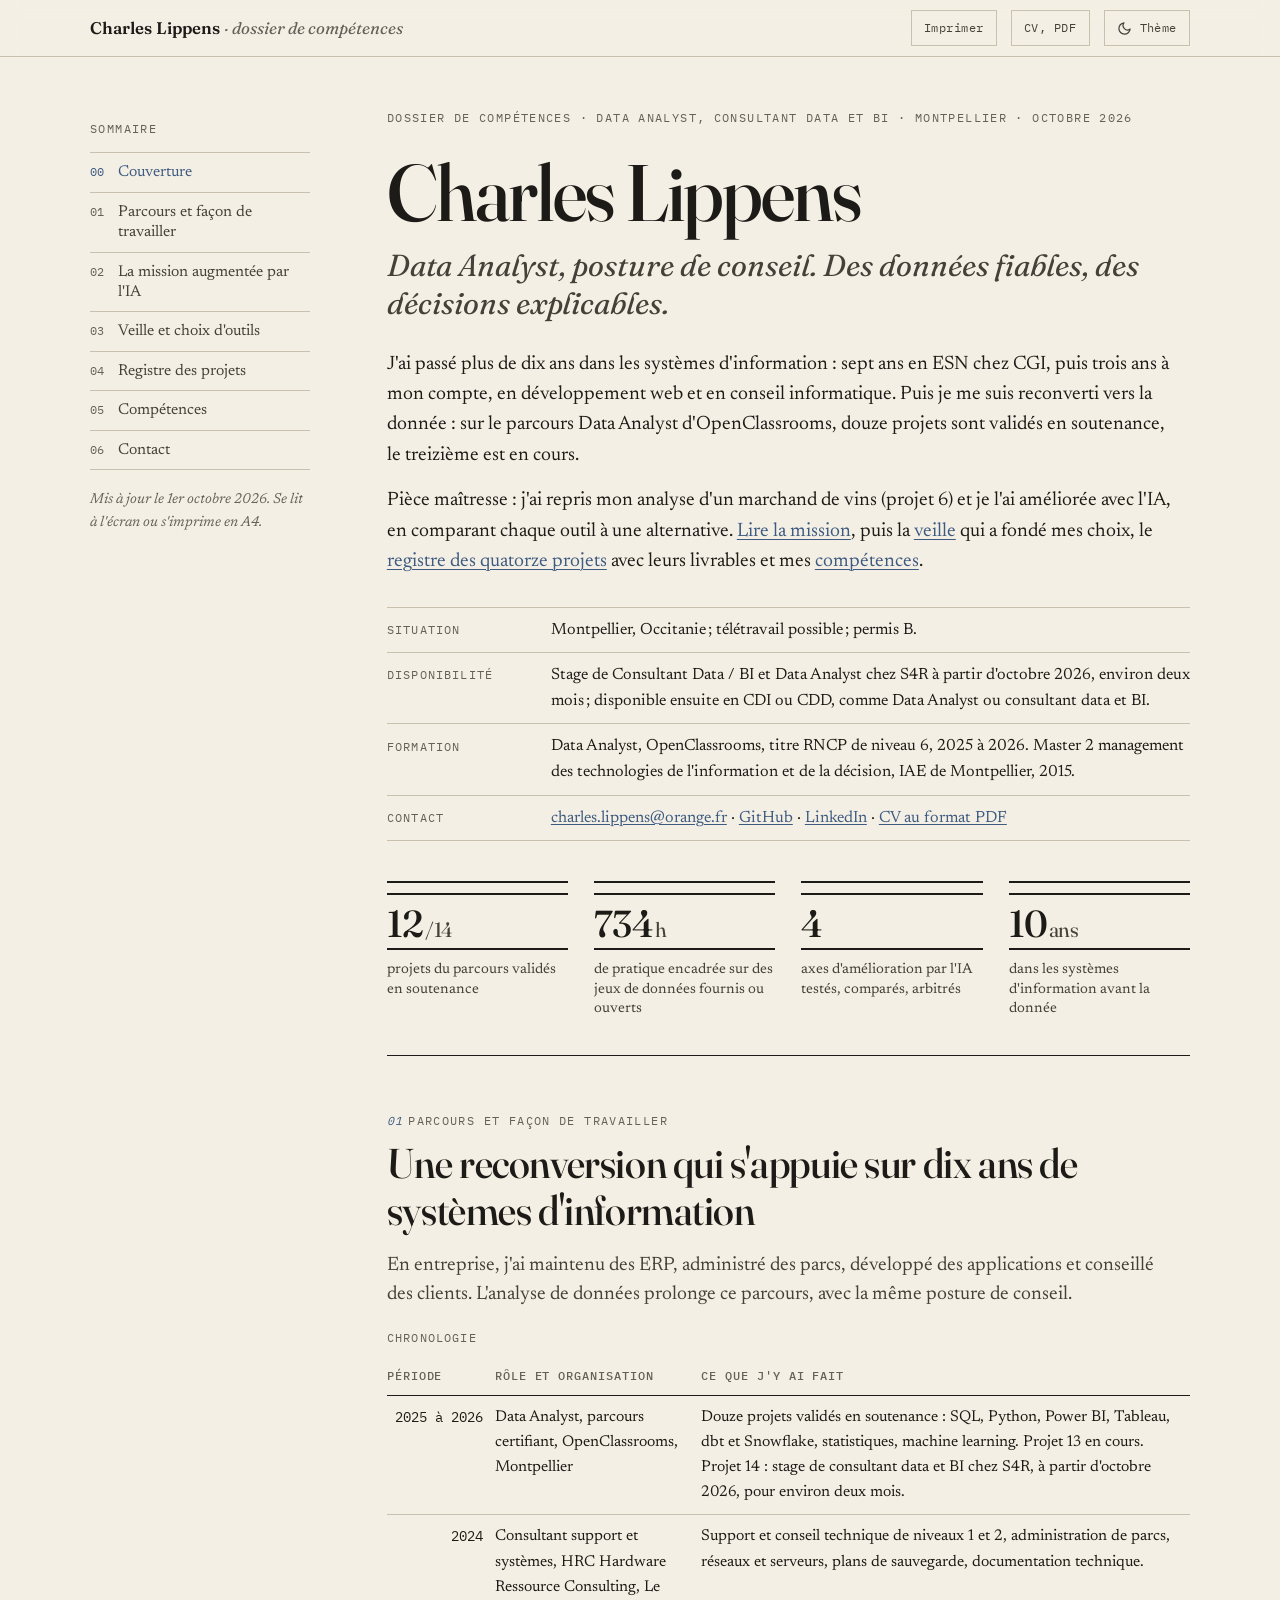
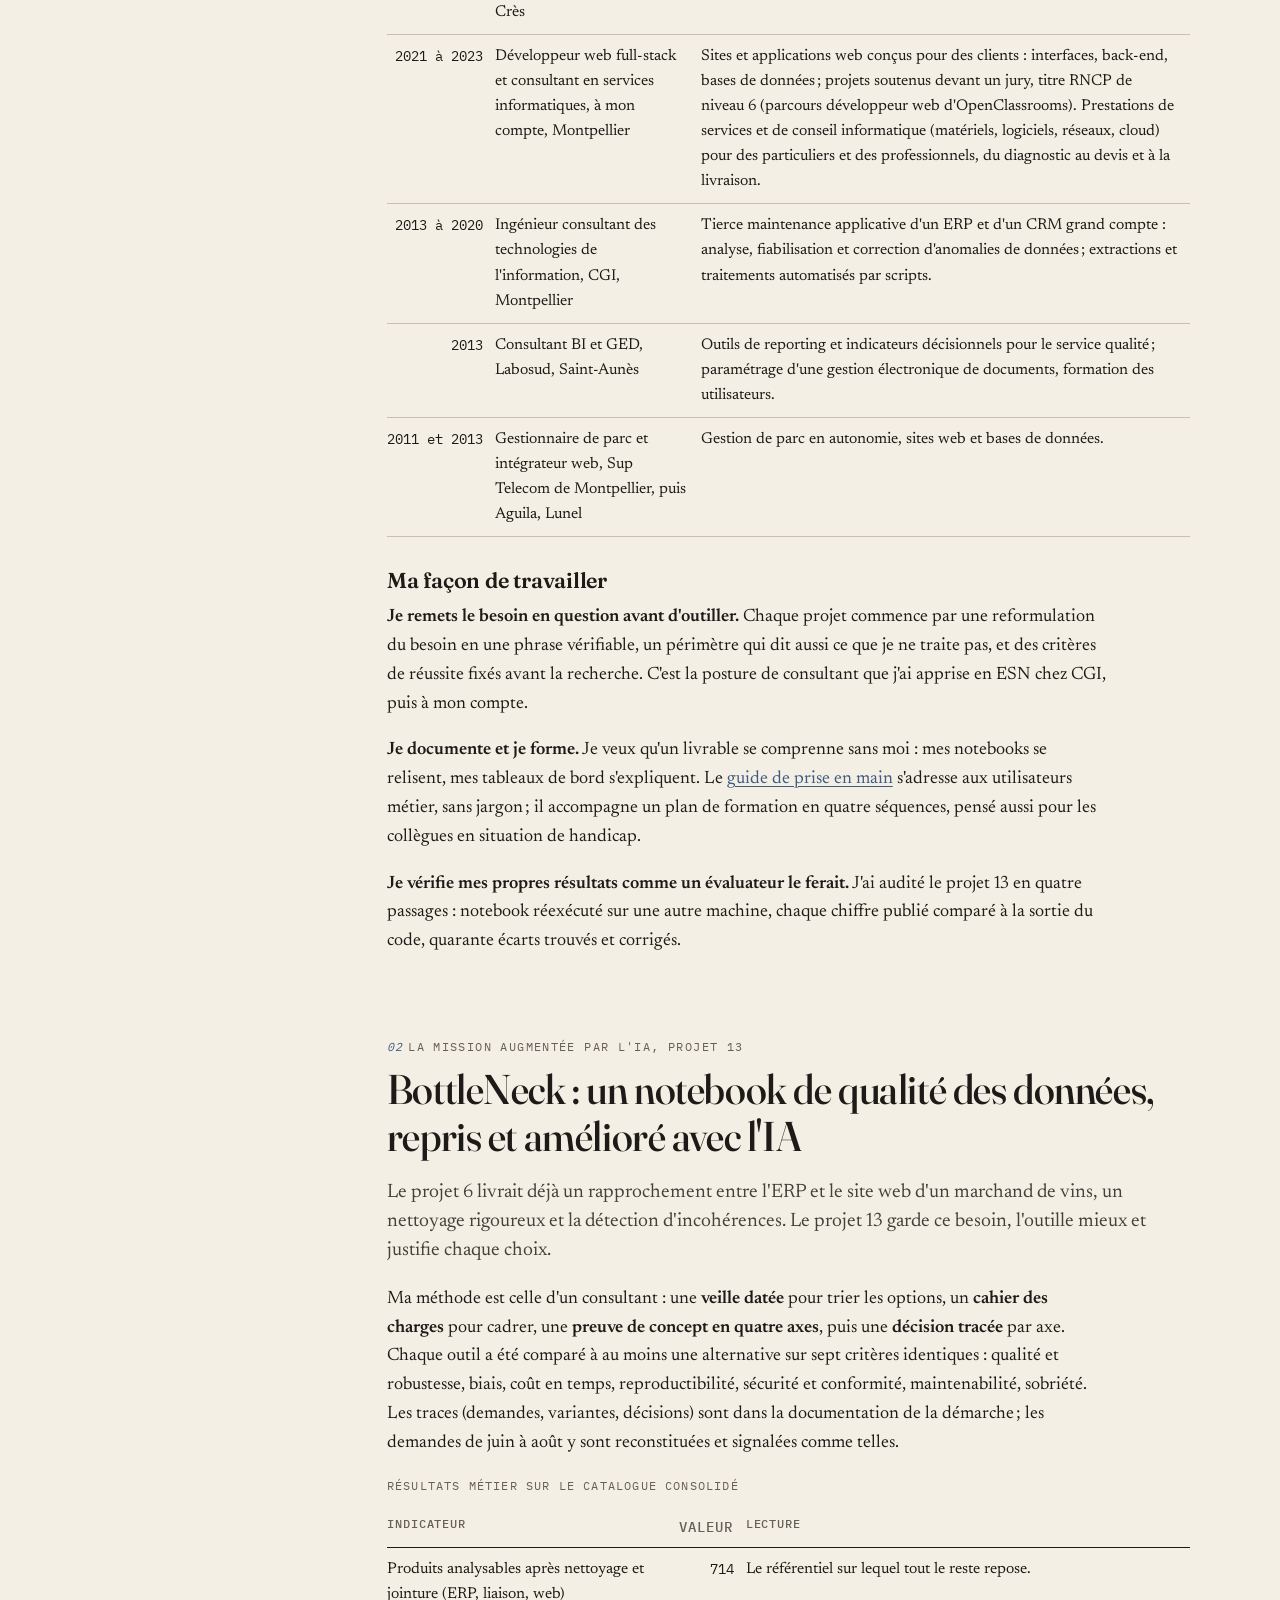
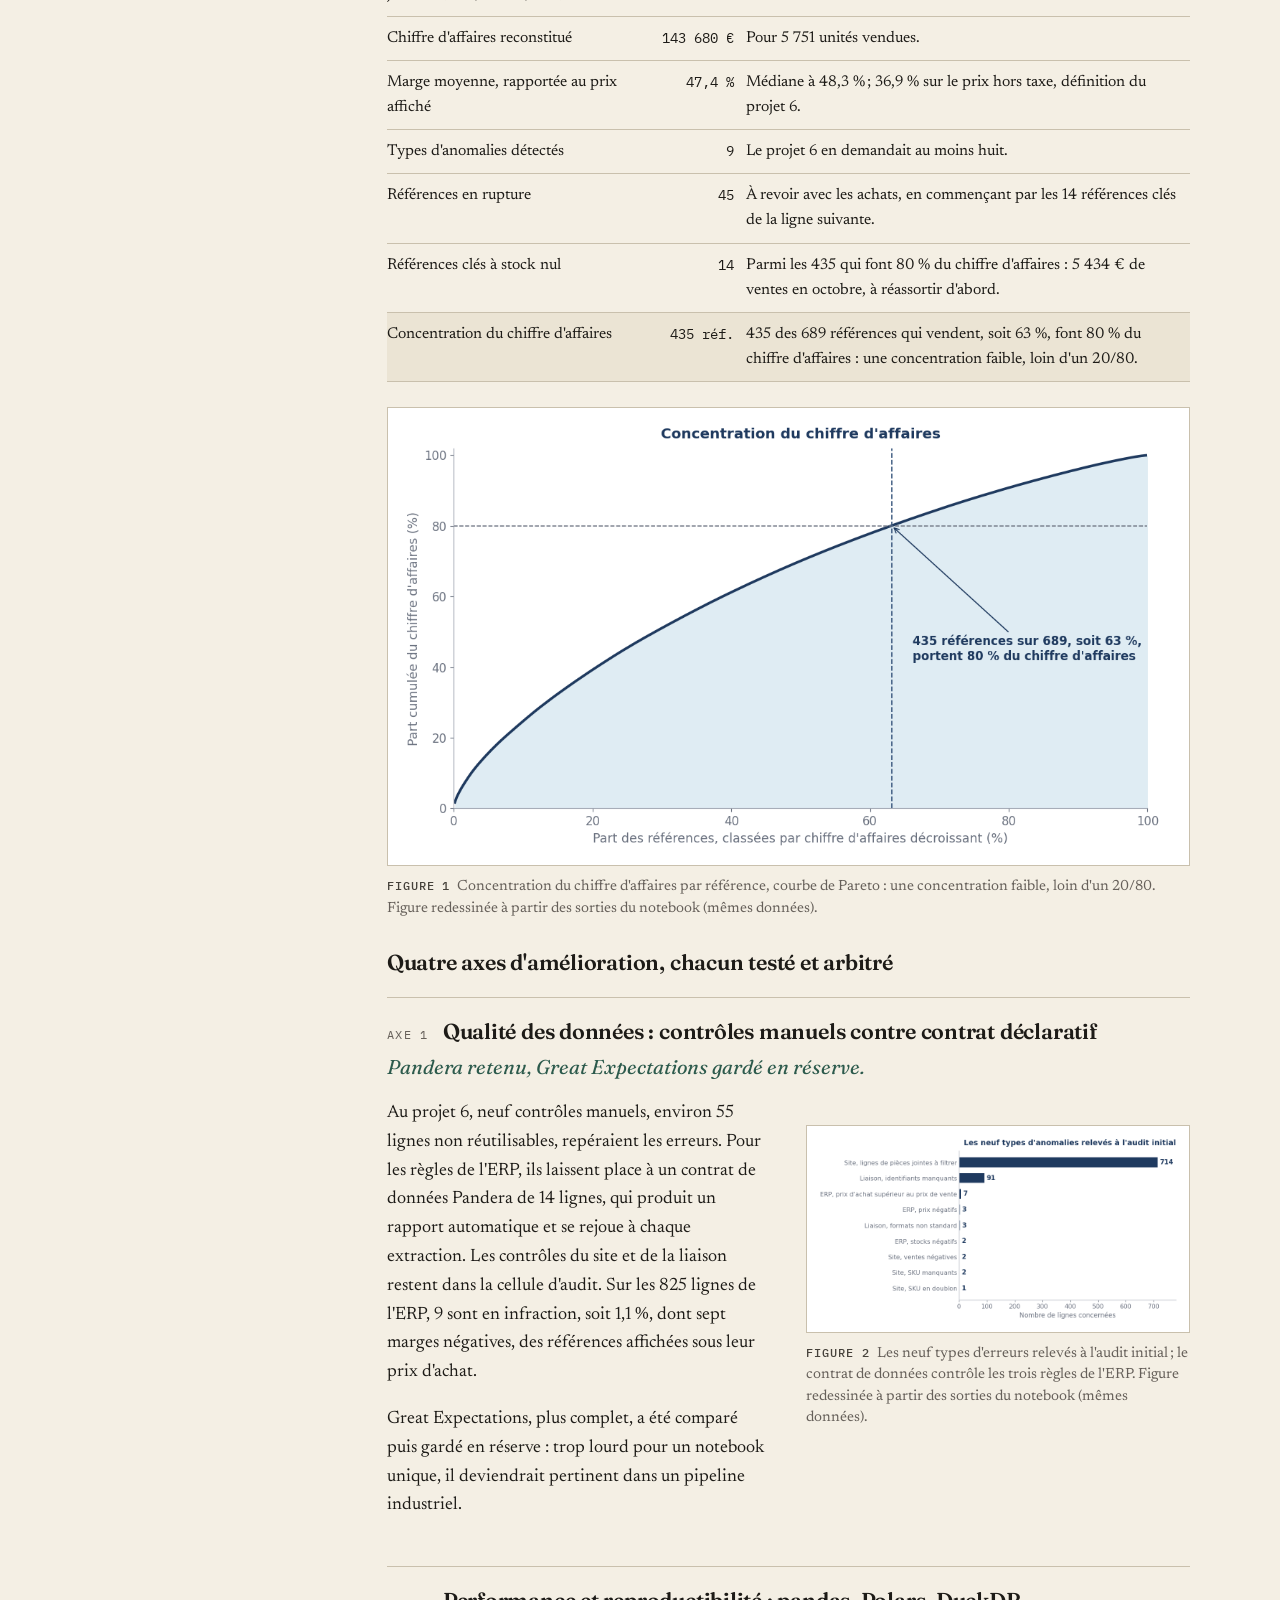
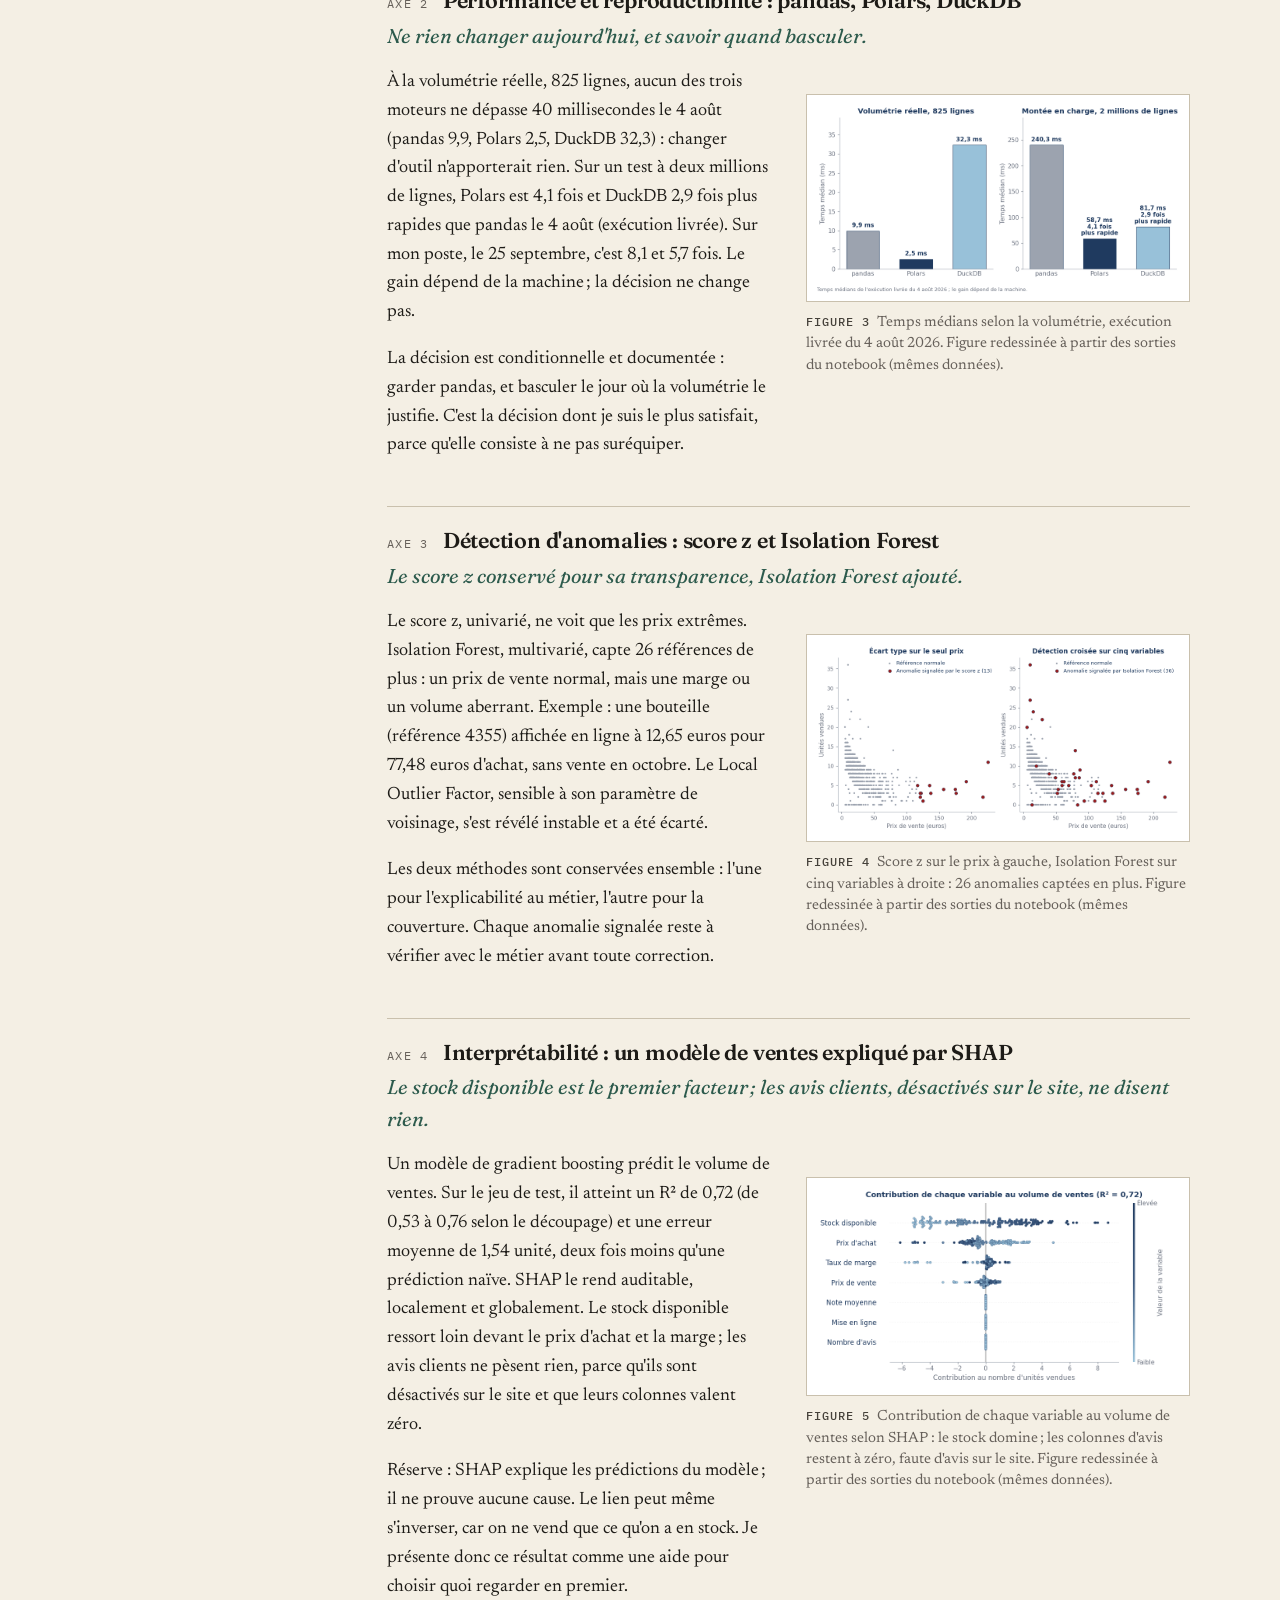
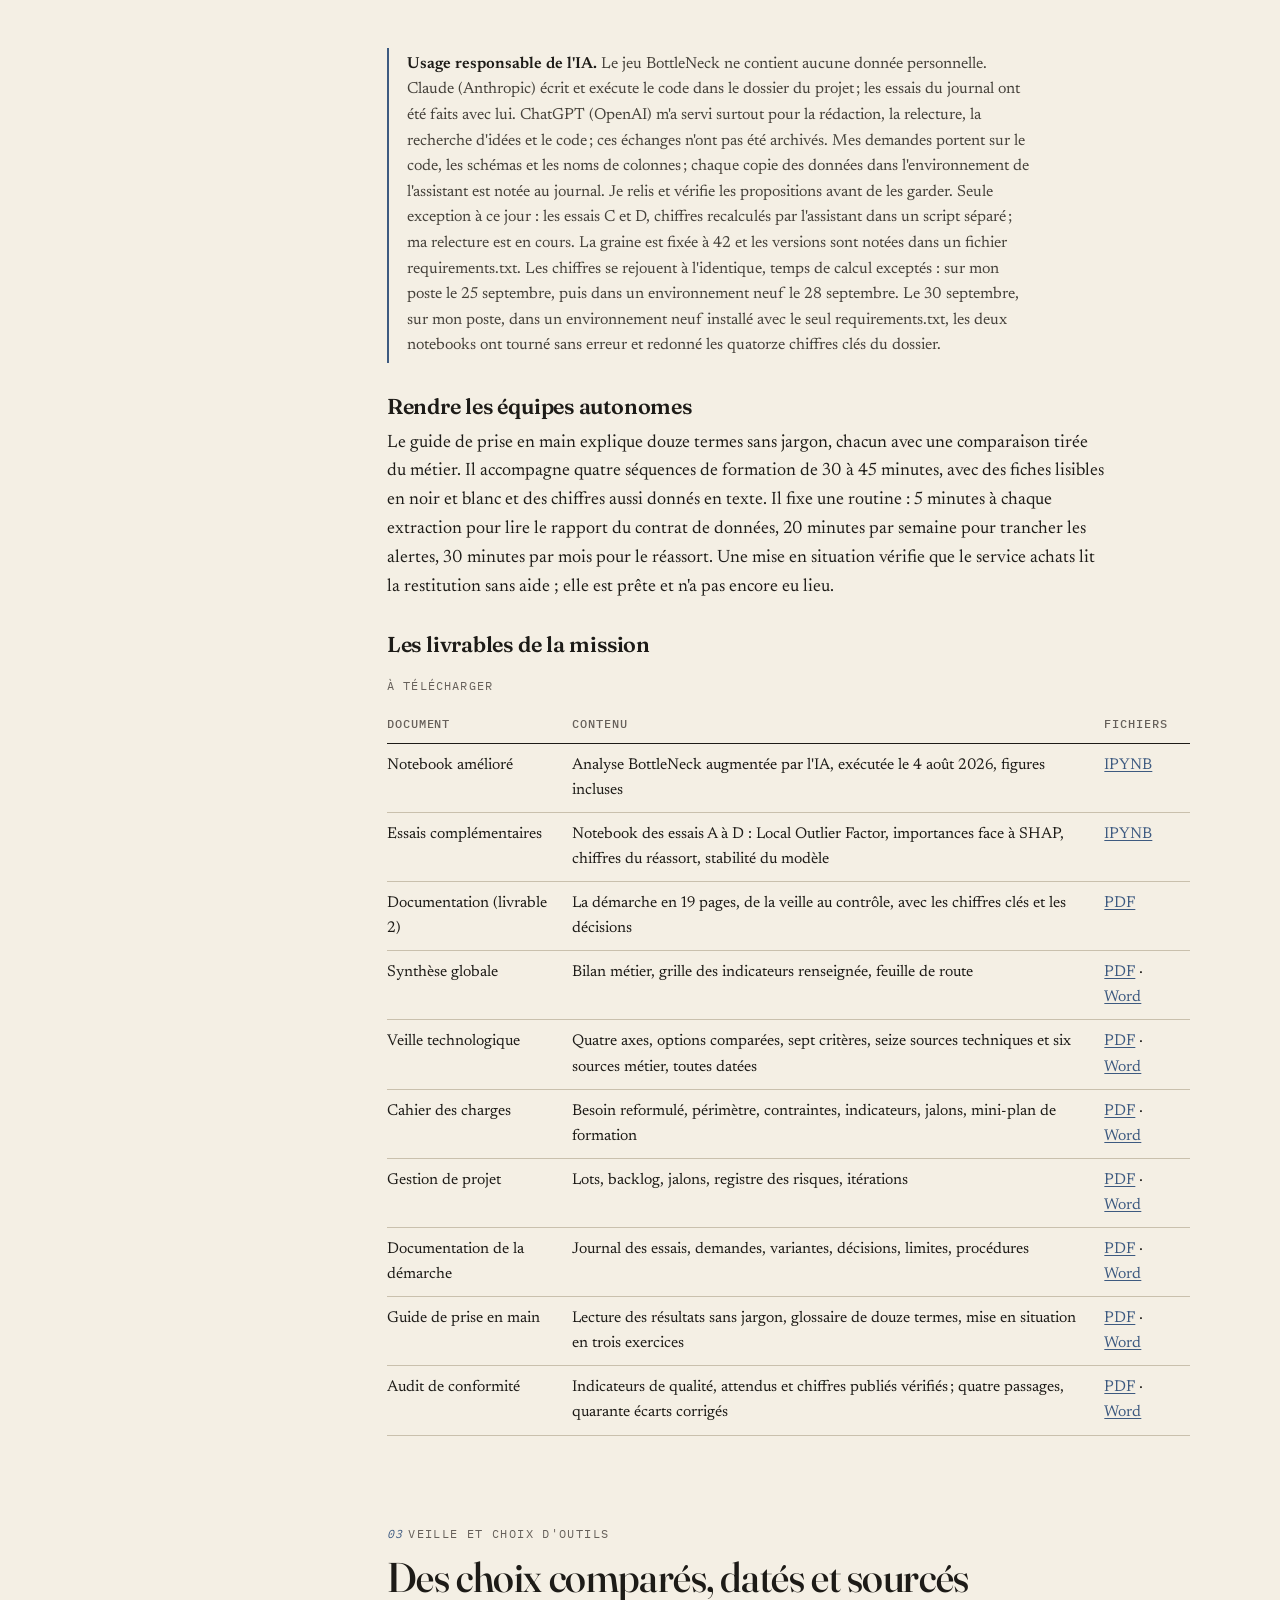
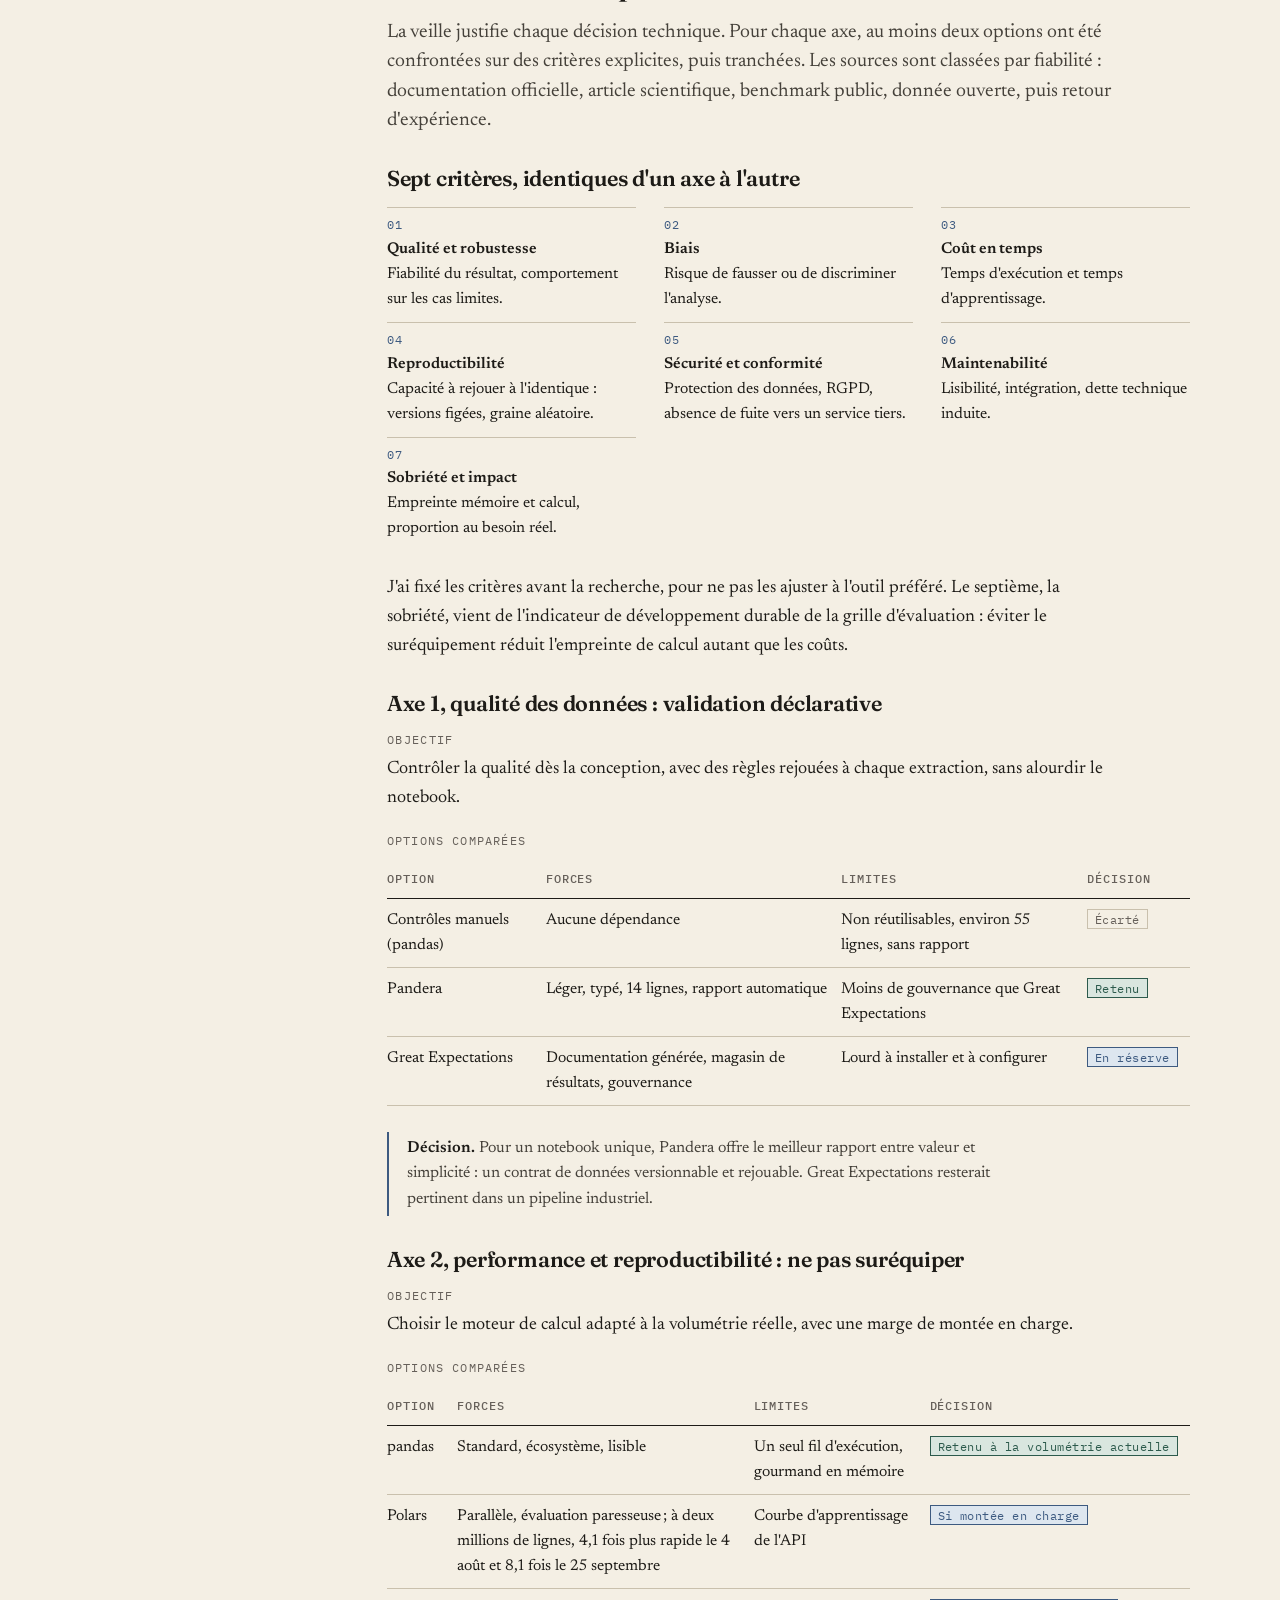
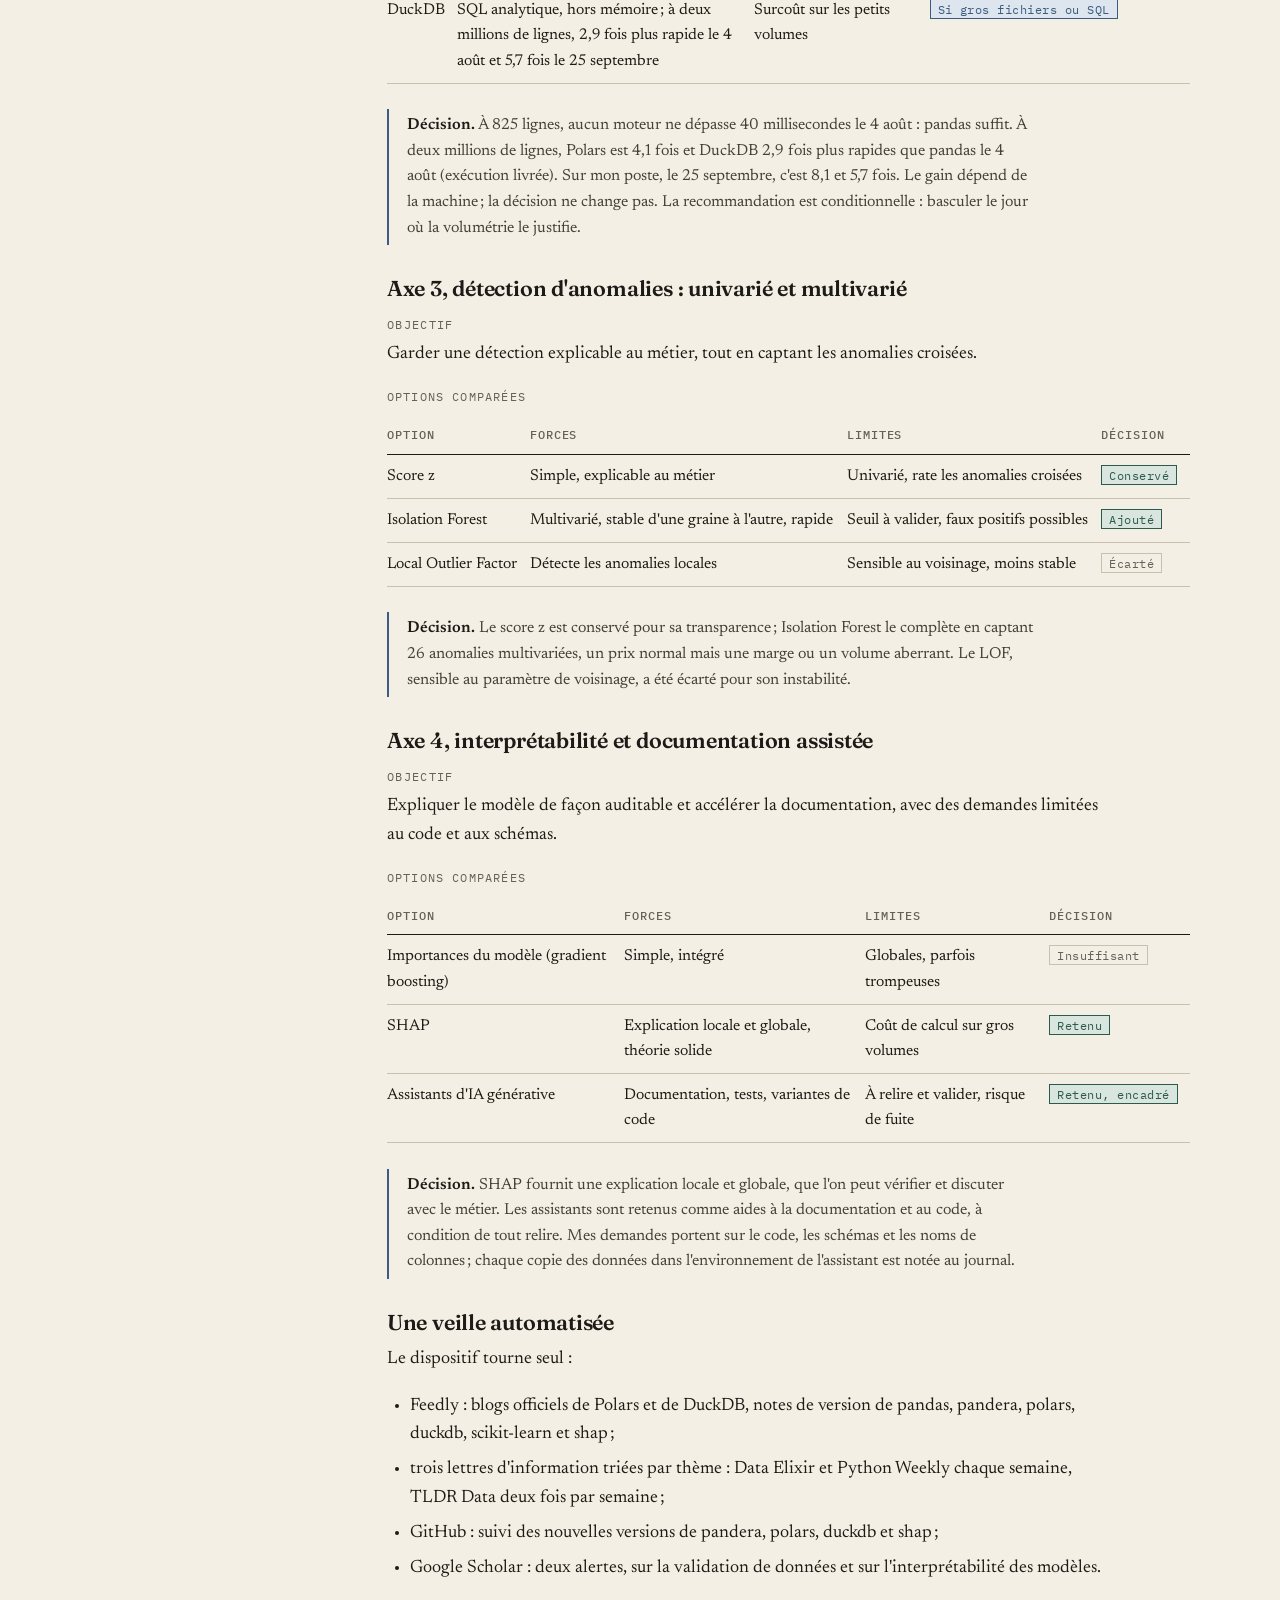
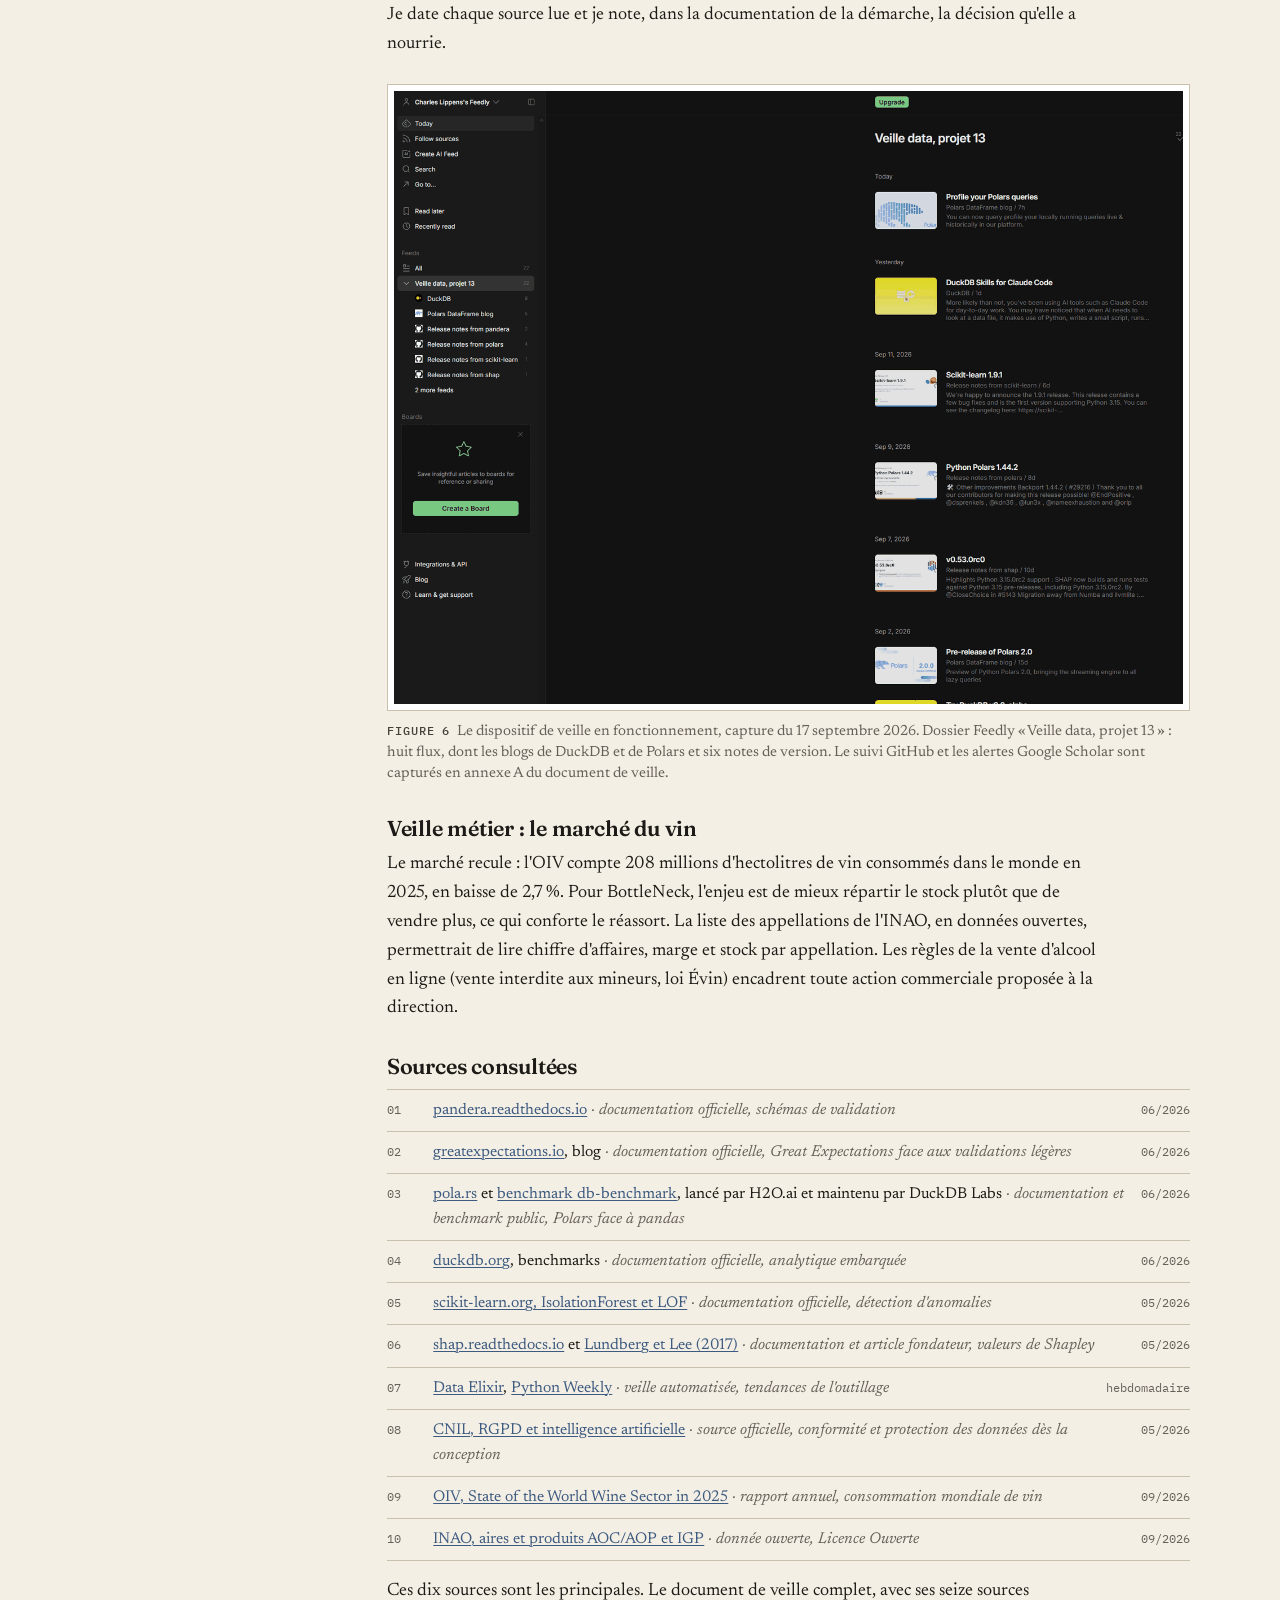
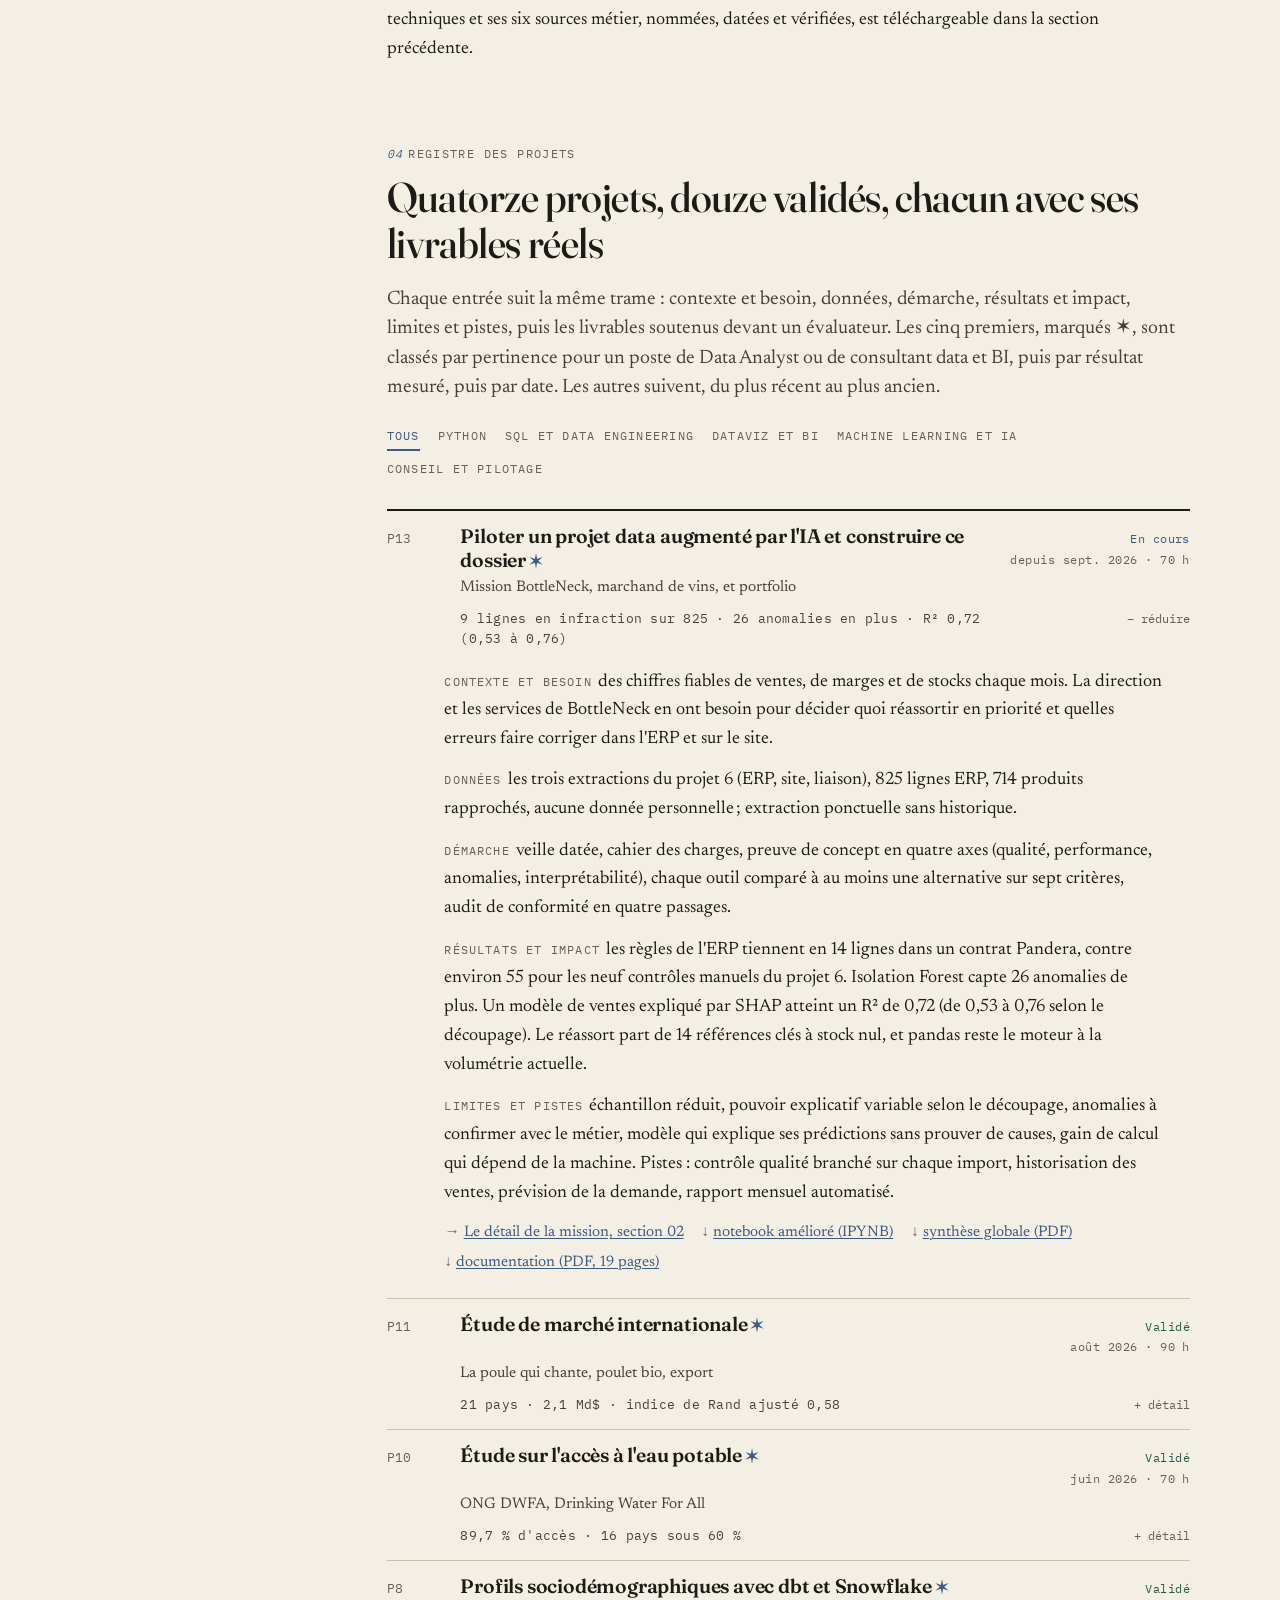
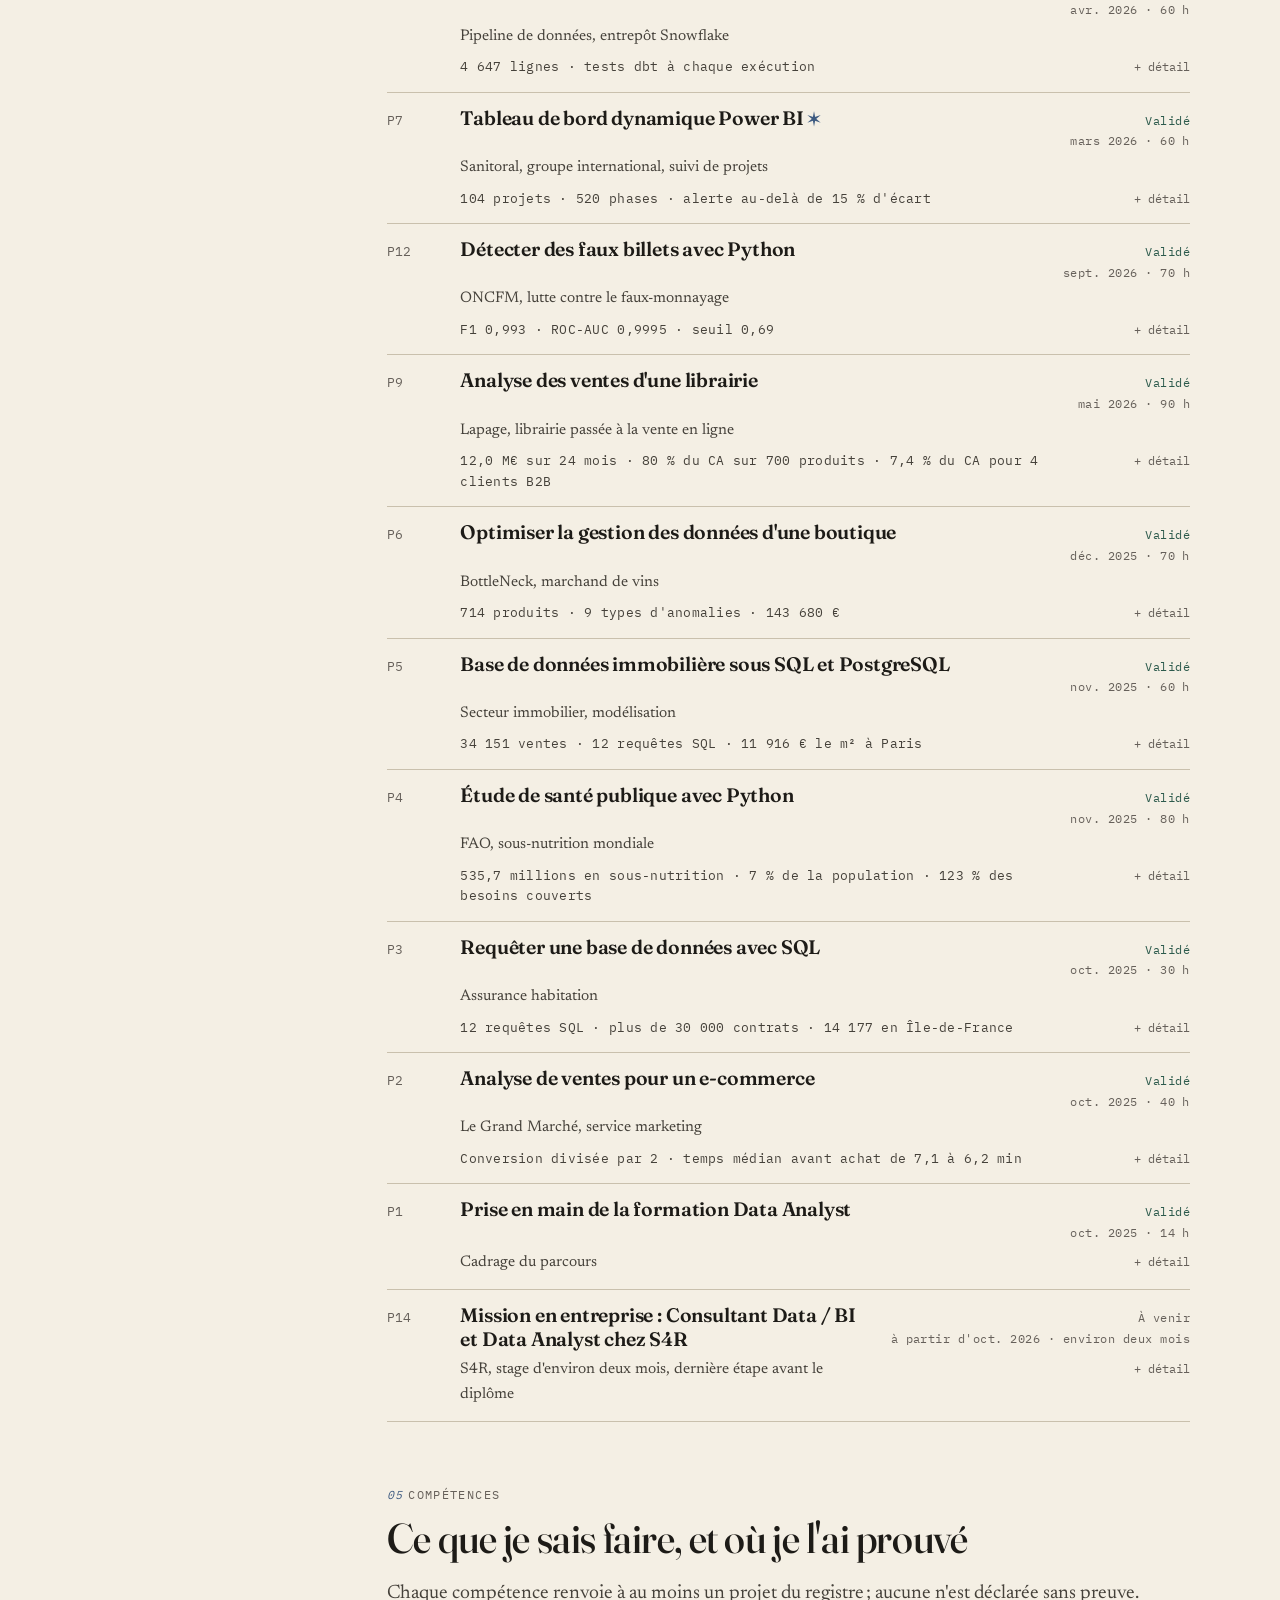
==== commit b41052bc: "maj fichiers" ====
--- a/index.html
+++ b/index.html
@@ -208,8 +208,7 @@
           <tbody>
             <tr><td>Notebook amélioré</td><td>Analyse BottleNeck augmentée par l'IA, exécutée le 4 août 2026, figures incluses</td><td><a href="livrables/Lippens_Charles_1_projet_ameliore_092026.ipynb" download>IPYNB</a></td></tr>
             <tr><td>Essais complémentaires</td><td>Notebook des essais A à D : Local Outlier Factor, importances face à SHAP, chiffres du réassort, stabilité du modèle</td><td><a href="livrables/Lippens_Charles_1_essais_complementaires_092026.ipynb" download>IPYNB</a></td></tr>
-            <tr><td>Documentation (livrable 2)</td><td>La démarche en 19 pages, de la veille au contrôle, avec des renvois au dossier complet</td><td><a href="livrables/Lippens_Charles_2_documentation_092026.pdf" download>PDF</a></td></tr>
-            <tr><td>Dossier complet</td><td>Les sept documents ci-dessous en un seul PDF de 83 pages, avec sommaire et signets</td><td><a href="livrables/Lippens_Charles_2_documentation_dossier_complet_092026.pdf" download>PDF</a></td></tr>
+            <tr><td>Documentation (livrable 2)</td><td>La démarche en 19 pages, de la veille au contrôle, avec les chiffres clés et les décisions</td><td><a href="livrables/Lippens_Charles_2_documentation_092026.pdf" download>PDF</a></td></tr>
             <tr><td>Synthèse globale</td><td>Bilan métier, grille des indicateurs renseignée, feuille de route</td><td><a href="livrables/Lippens_Charles_2_synthese_globale_092026.pdf" download>PDF</a> · <a href="livrables/Lippens_Charles_2_synthese_globale_092026.docx" download>Word</a></td></tr>
             <tr><td>Veille technologique</td><td>Quatre axes, options comparées, sept critères, seize sources techniques et six sources métier, toutes datées</td><td><a href="livrables/Lippens_Charles_2_veille_092026.pdf" download>PDF</a> · <a href="livrables/Lippens_Charles_2_veille_092026.docx" download>Word</a></td></tr>
             <tr><td>Cahier des charges</td><td>Besoin reformulé, périmètre, contraintes, indicateurs, jalons, mini-plan de formation</td><td><a href="livrables/Lippens_Charles_2_cahier_des_charges_092026.pdf" download>PDF</a> · <a href="livrables/Lippens_Charles_2_cahier_des_charges_092026.docx" download>Word</a></td></tr>
@@ -323,7 +322,7 @@
             <p><span class="lib">Démarche<span class="vh"> :</span></span>veille datée, cahier des charges, preuve de concept en quatre axes (qualité, performance, anomalies, interprétabilité), chaque outil comparé à au moins une alternative sur sept critères, audit de conformité en quatre passages.</p>
             <p><span class="lib">Résultats et impact<span class="vh"> :</span></span>les règles de l'ERP tiennent en 14 lignes dans un contrat Pandera, contre environ 55 pour les neuf contrôles manuels du projet 6. Isolation Forest capte 26 anomalies de plus. Un modèle de ventes expliqué par SHAP atteint un R² de 0,72 (de 0,53 à 0,76 selon le découpage). Le réassort part de 14 références clés à stock nul, et pandas reste le moteur à la volumétrie actuelle.</p>
             <p><span class="lib">Limites et pistes<span class="vh"> :</span></span>échantillon réduit, pouvoir explicatif variable selon le découpage, anomalies à confirmer avec le métier, modèle qui explique ses prédictions sans prouver de causes, gain de calcul qui dépend de la machine. Pistes : contrôle qualité branché sur chaque import, historisation des ventes, prévision de la demande, rapport mensuel automatisé.</p>
-            <ul class="livrables"><li class="lien"><a href="#mission">Le détail de la mission, section 02</a></li><li><a href="livrables/Lippens_Charles_1_projet_ameliore_092026.ipynb" download>notebook amélioré (IPYNB)</a></li><li><a href="livrables/Lippens_Charles_2_synthese_globale_092026.pdf" download>synthèse globale (PDF)</a></li><li><a href="livrables/Lippens_Charles_2_documentation_092026.pdf" download>documentation (PDF, 19 pages)</a></li><li><a href="livrables/Lippens_Charles_2_documentation_dossier_complet_092026.pdf" download>dossier complet (PDF, 83 pages)</a></li></ul>
+            <ul class="livrables"><li class="lien"><a href="#mission">Le détail de la mission, section 02</a></li><li><a href="livrables/Lippens_Charles_1_projet_ameliore_092026.ipynb" download>notebook amélioré (IPYNB)</a></li><li><a href="livrables/Lippens_Charles_2_synthese_globale_092026.pdf" download>synthèse globale (PDF)</a></li><li><a href="livrables/Lippens_Charles_2_documentation_092026.pdf" download>documentation (PDF, 19 pages)</a></li></ul>
           </div>
         </details>
         <details class="projet phare" data-cat="python ml">
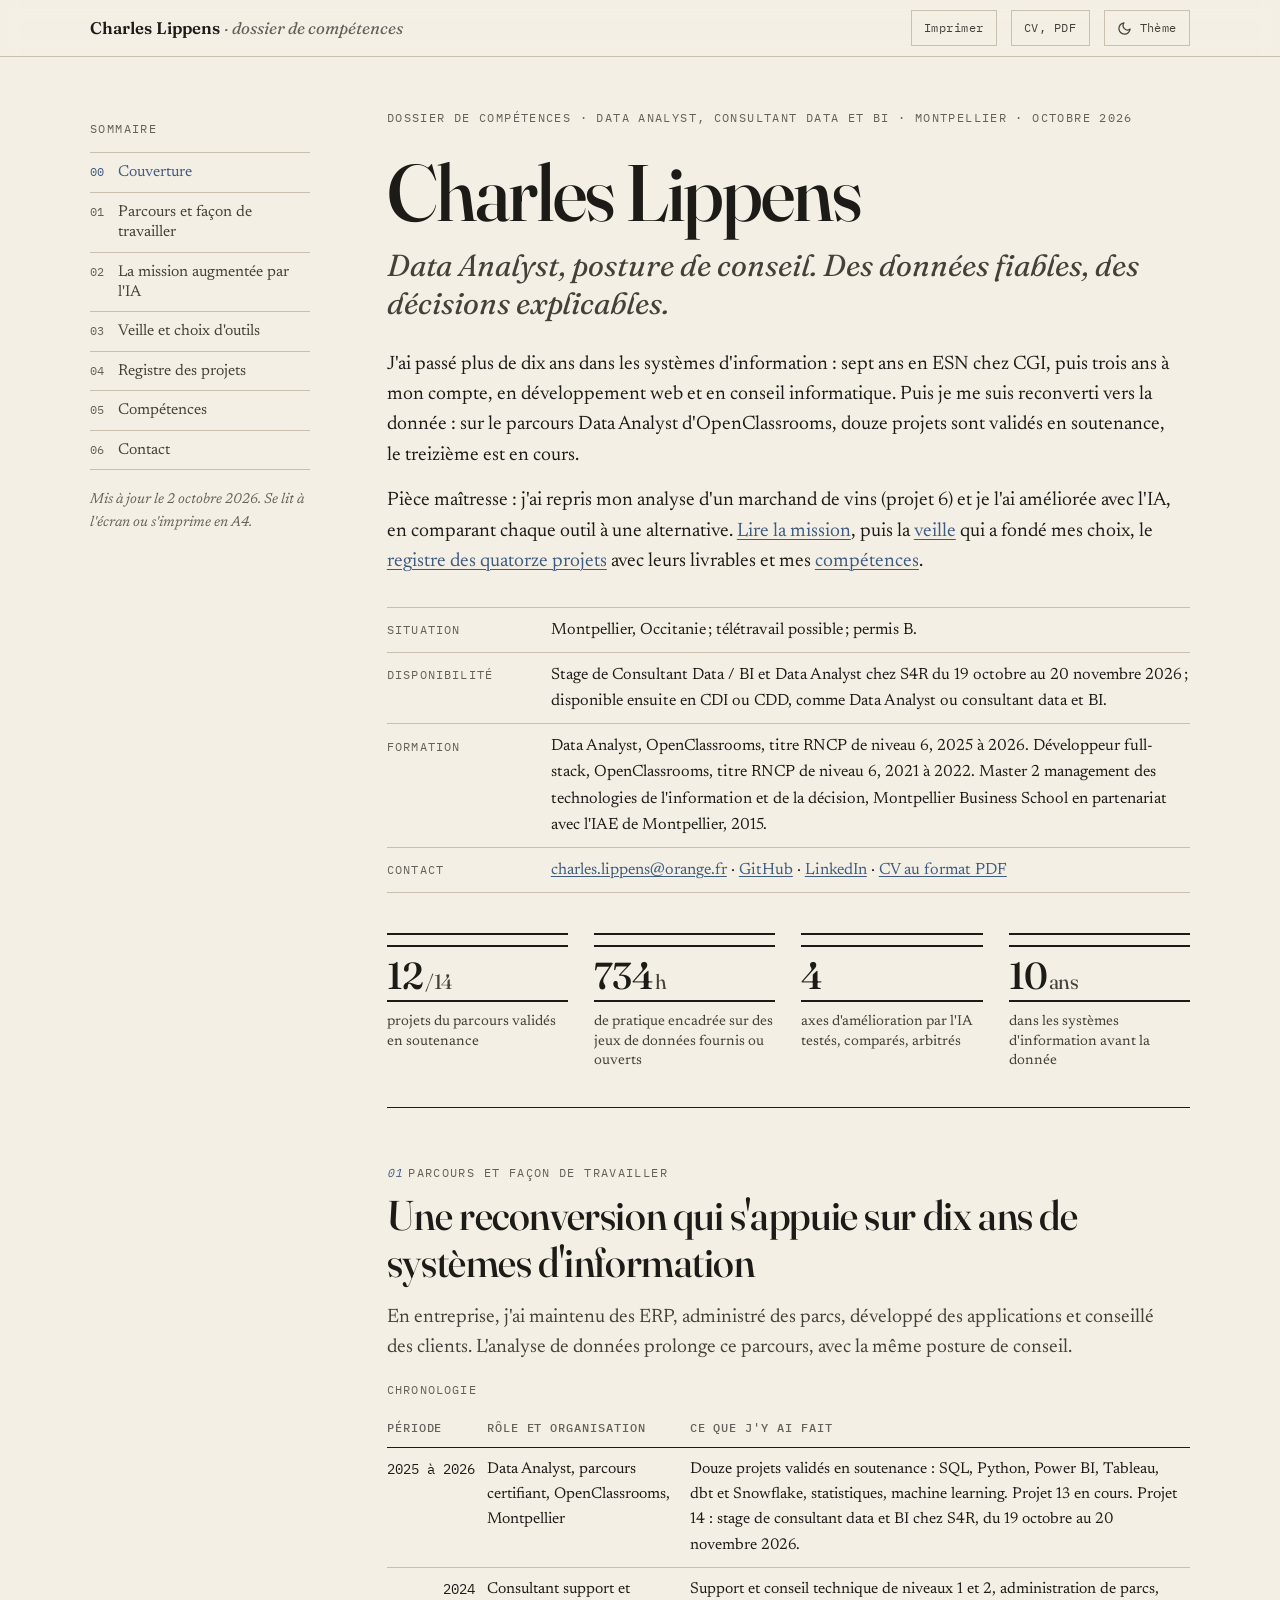
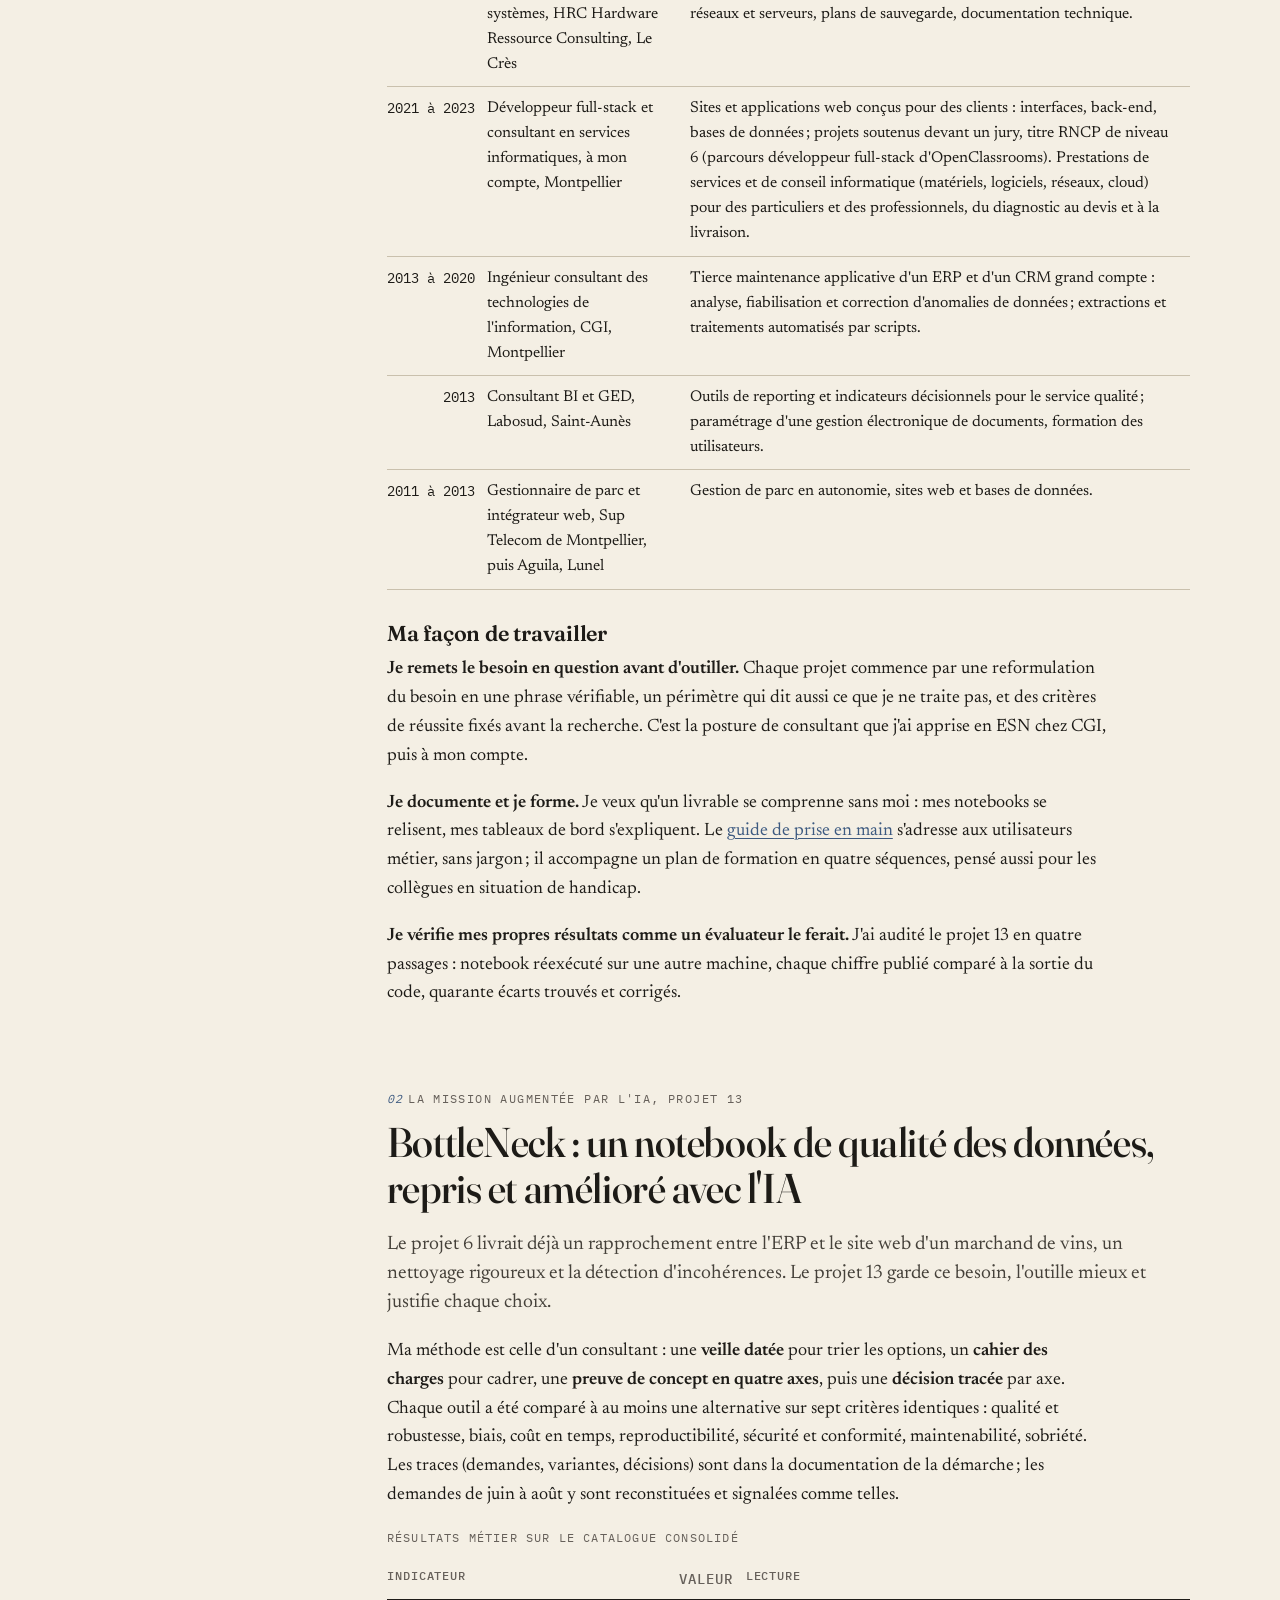
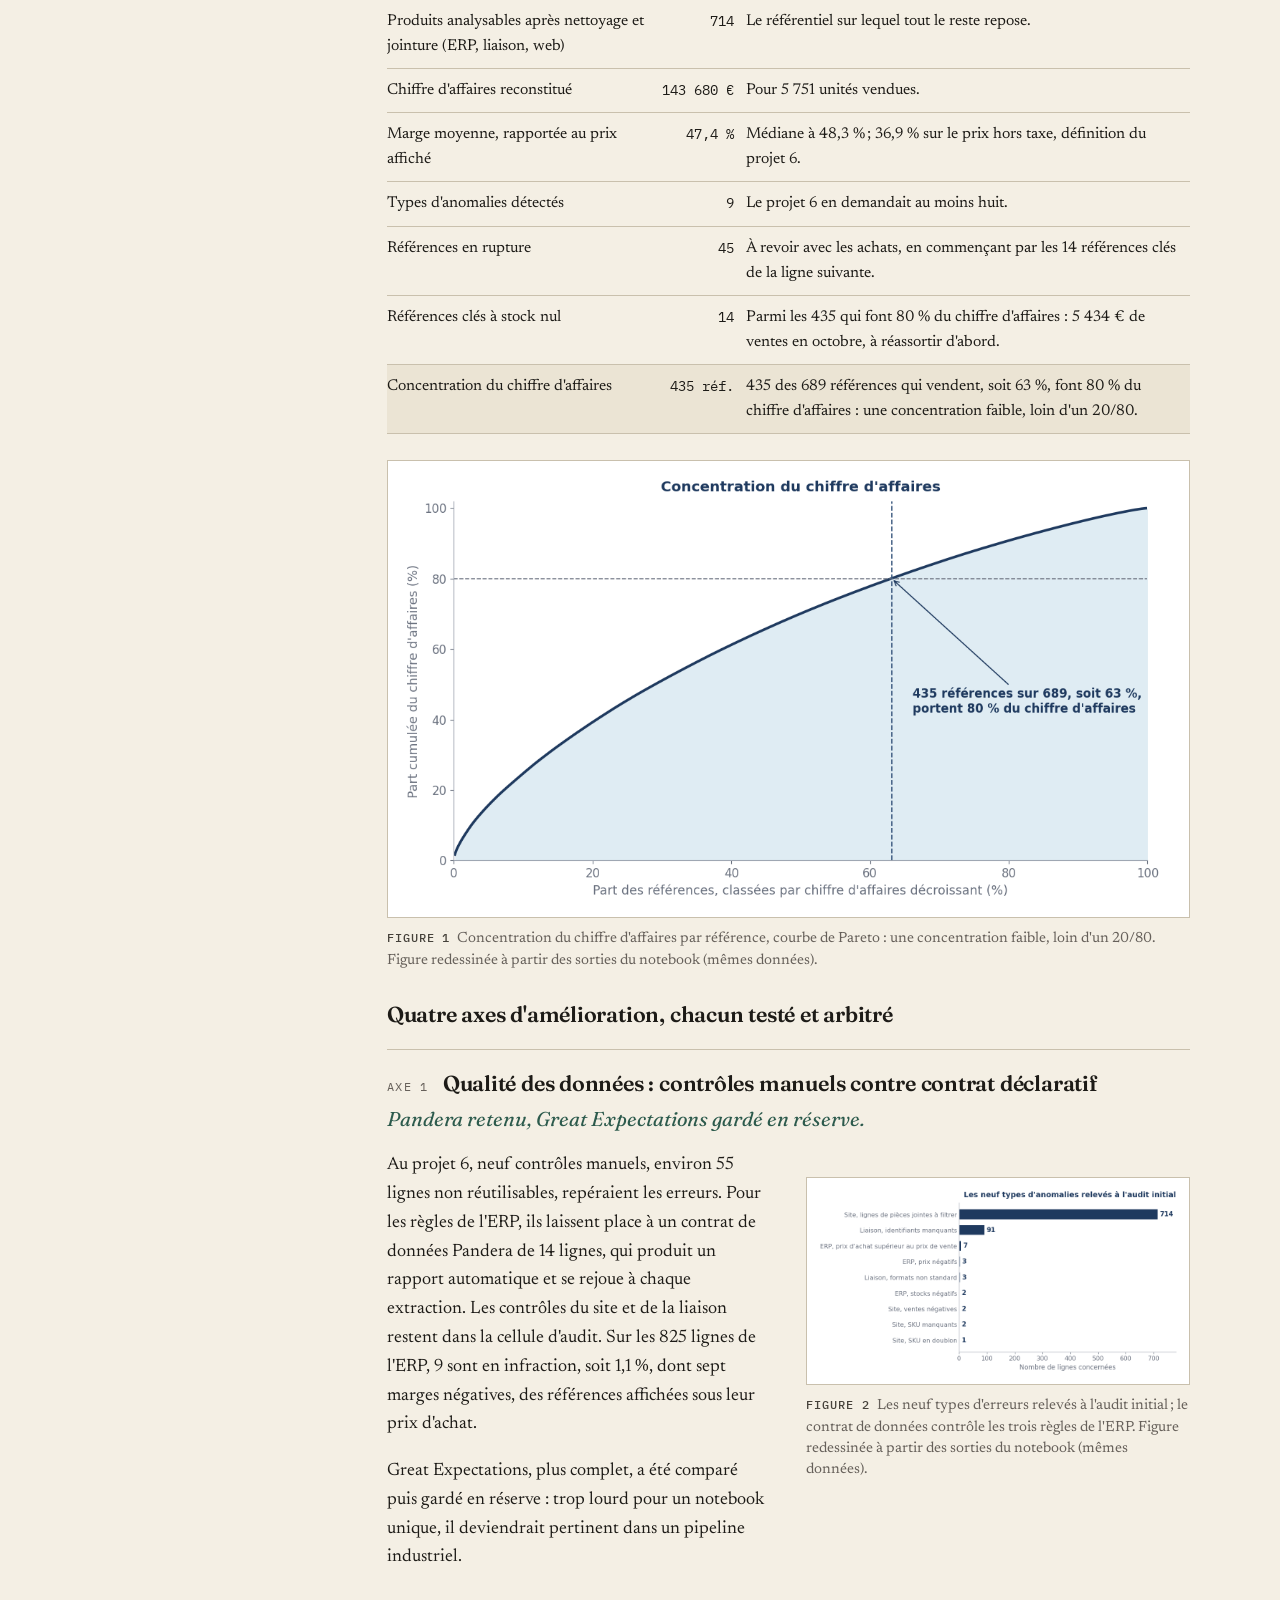
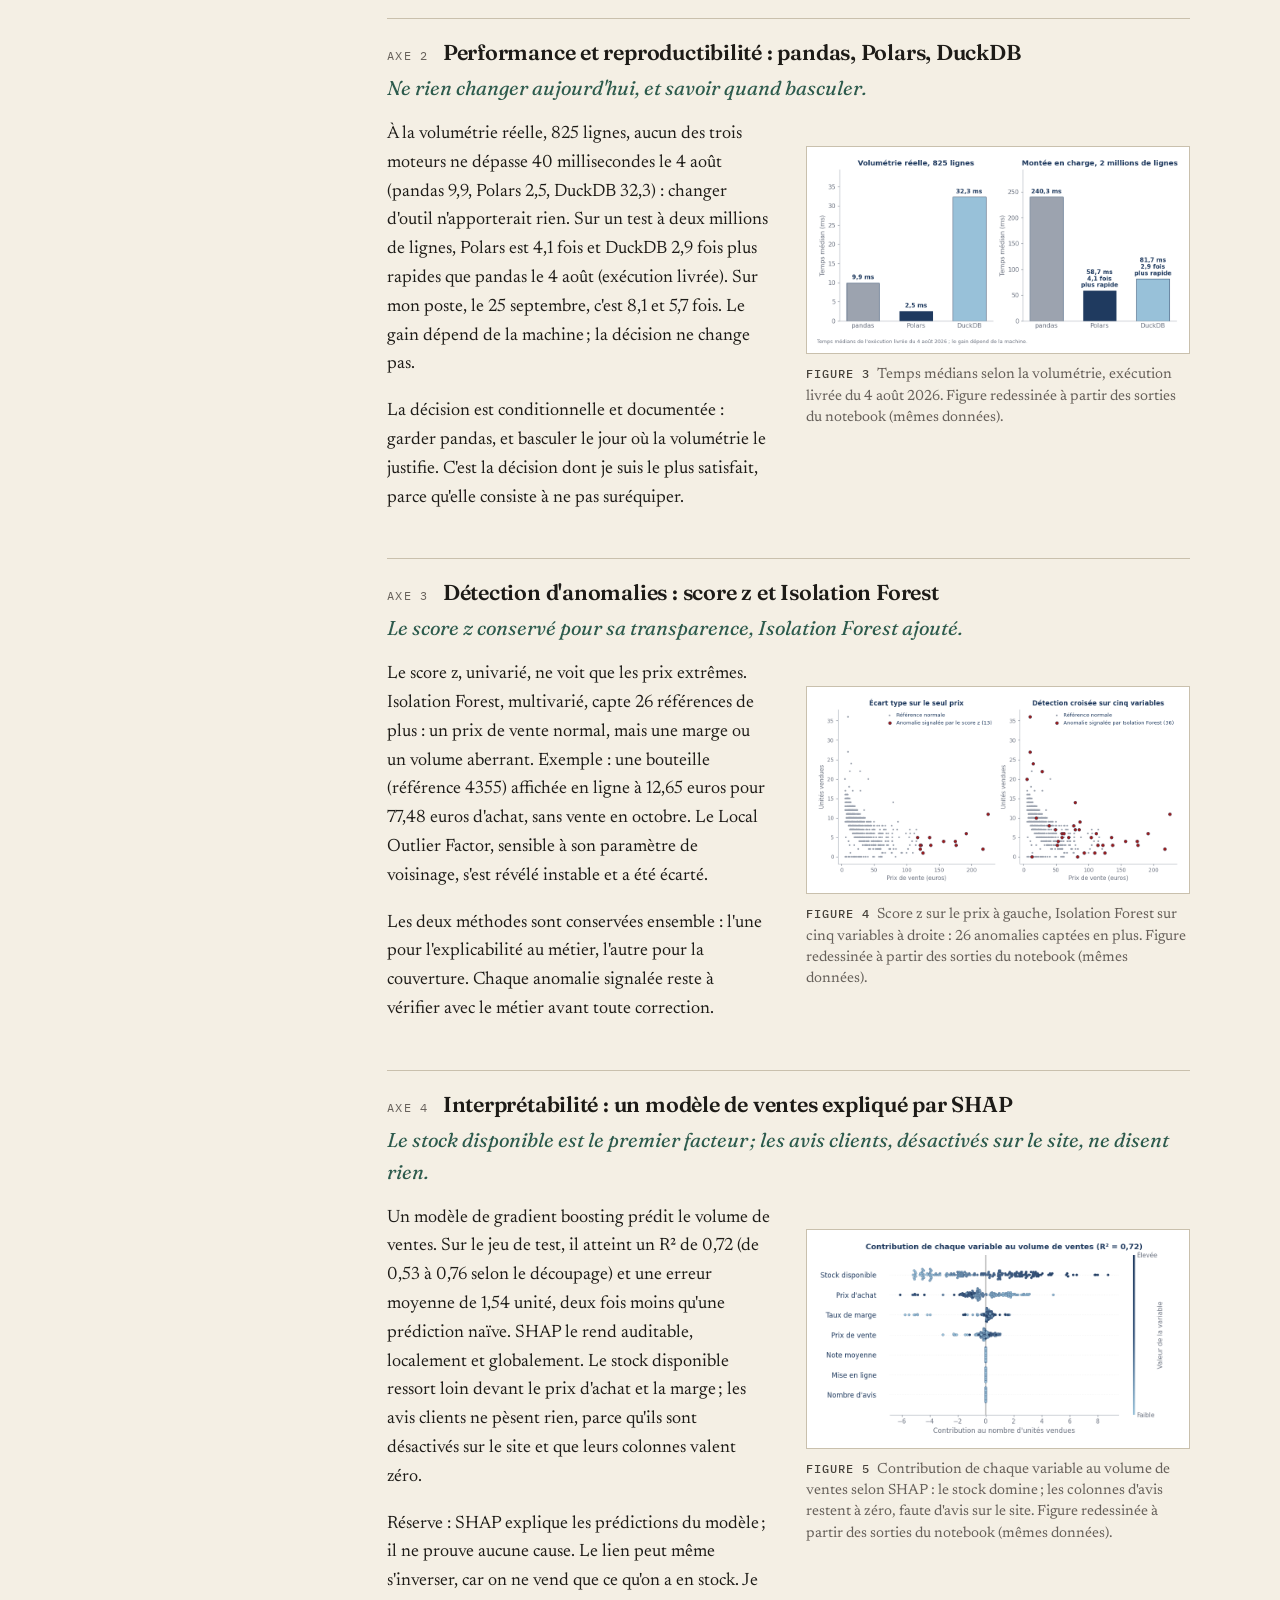
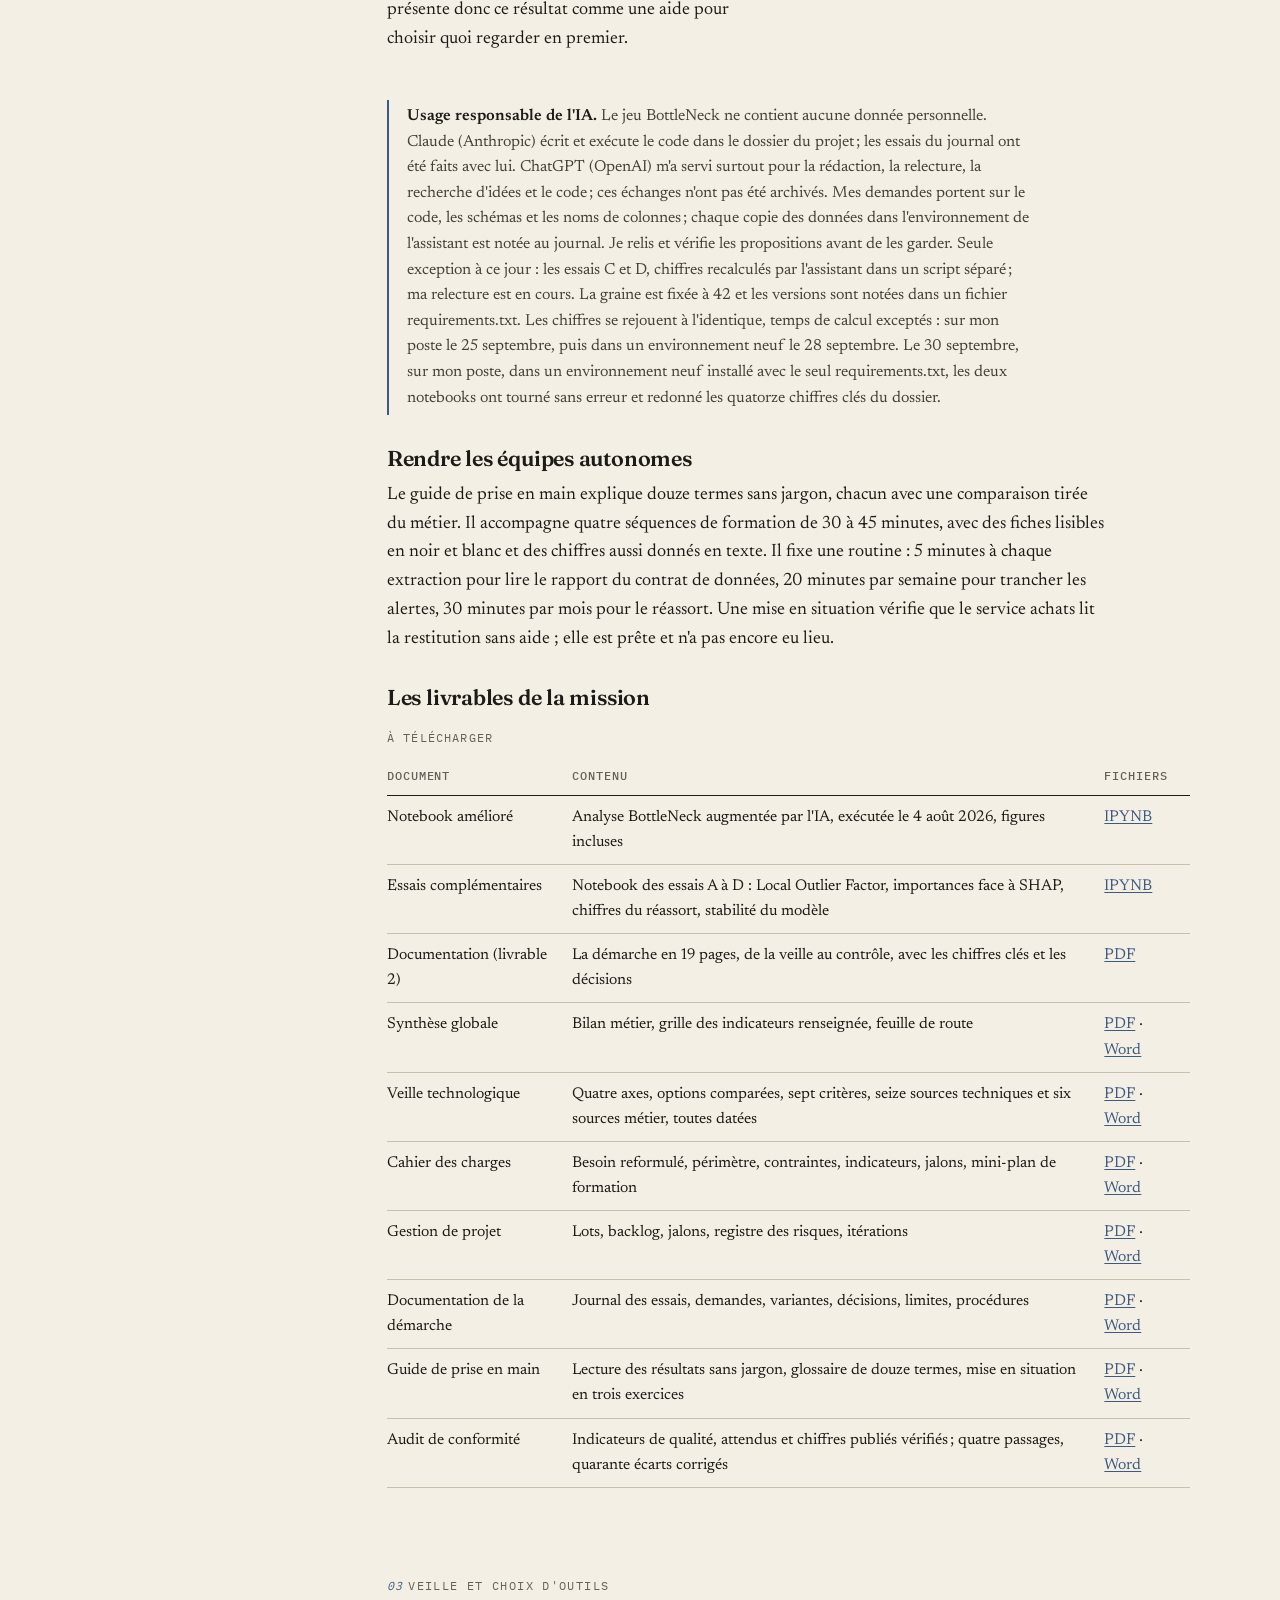
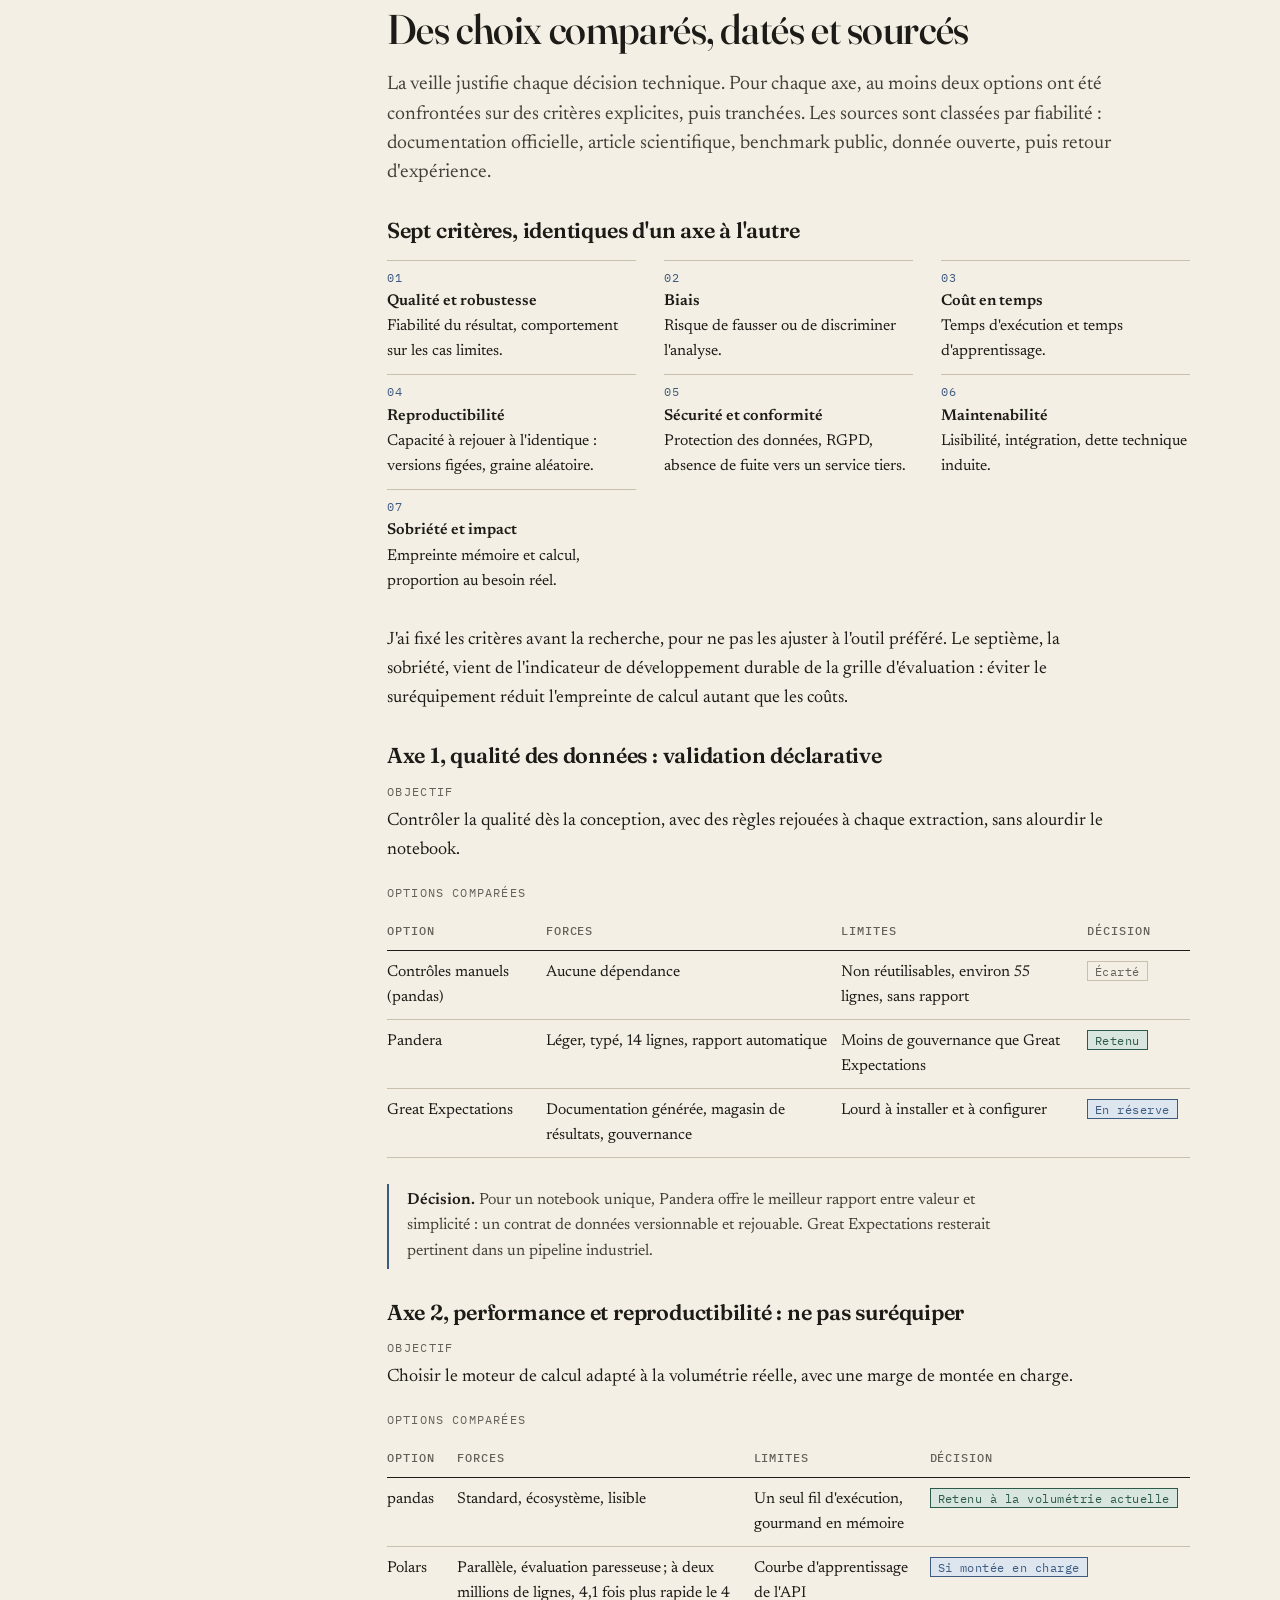
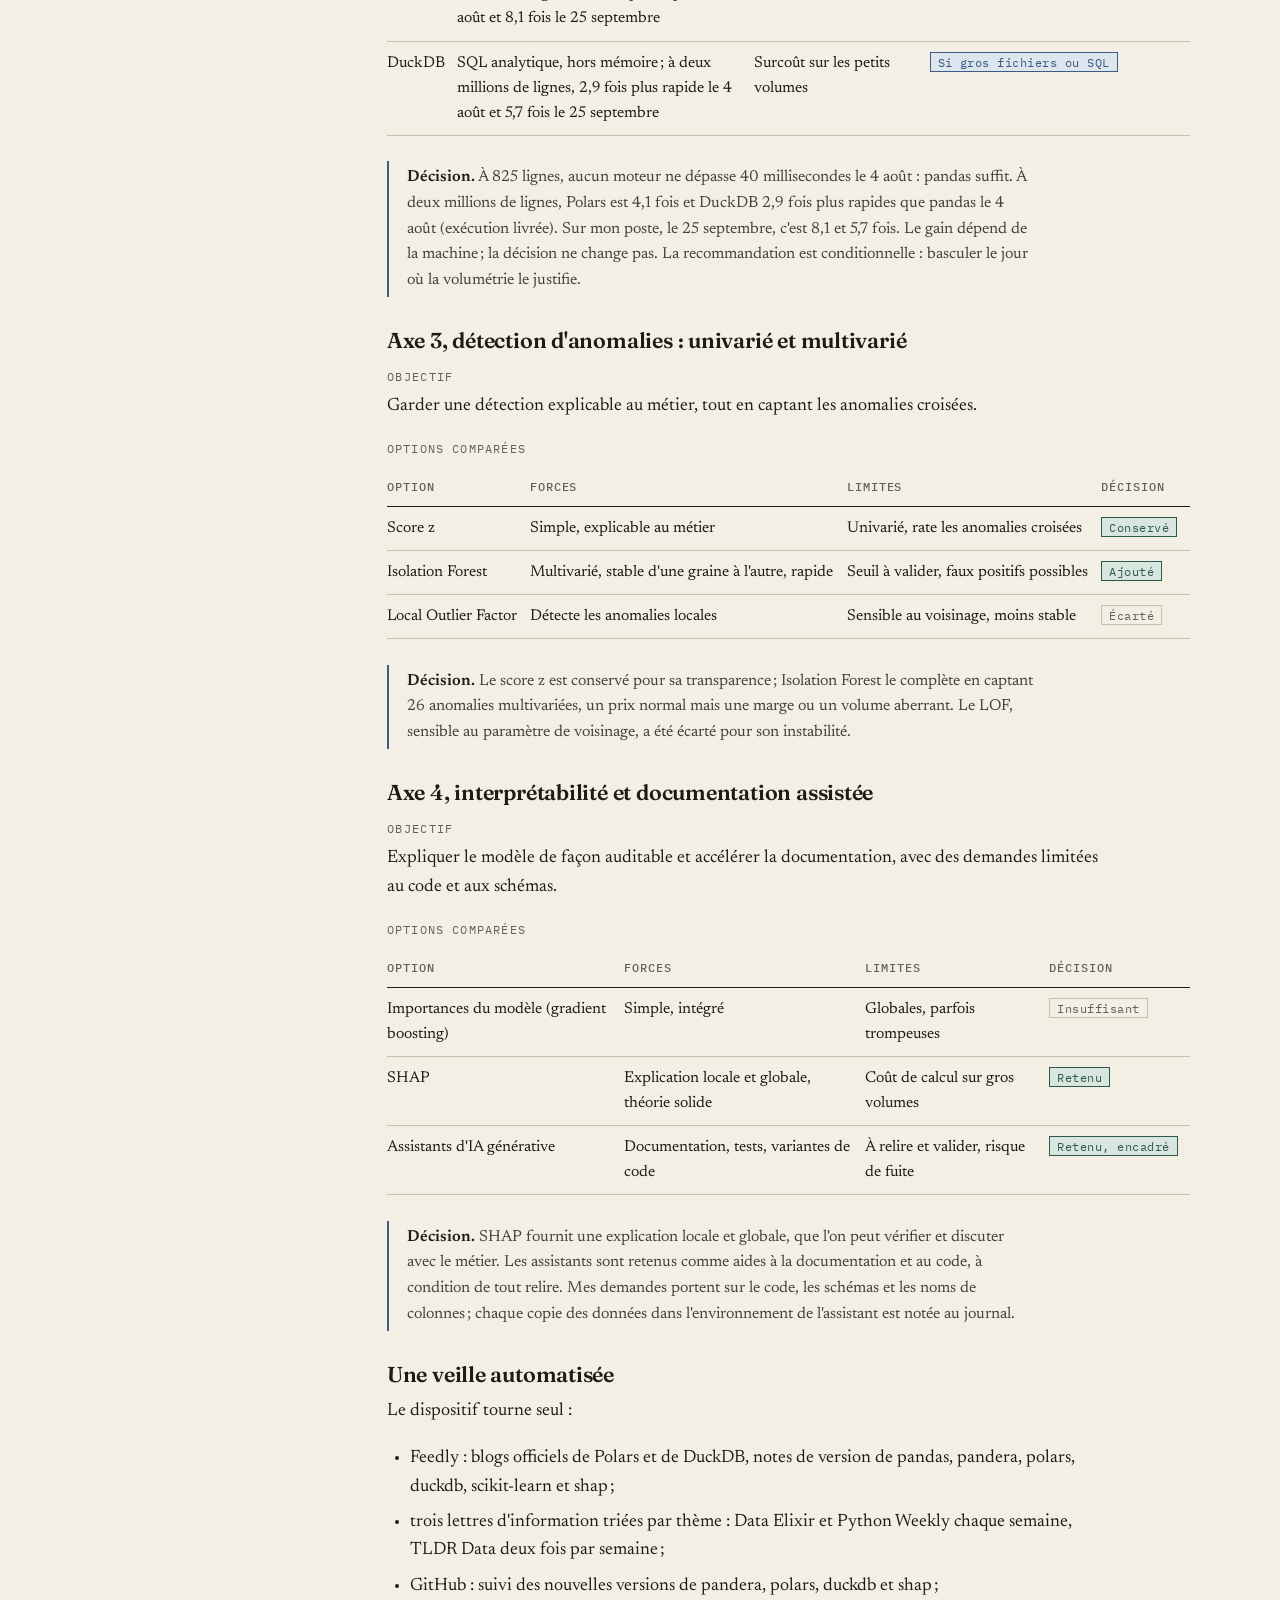
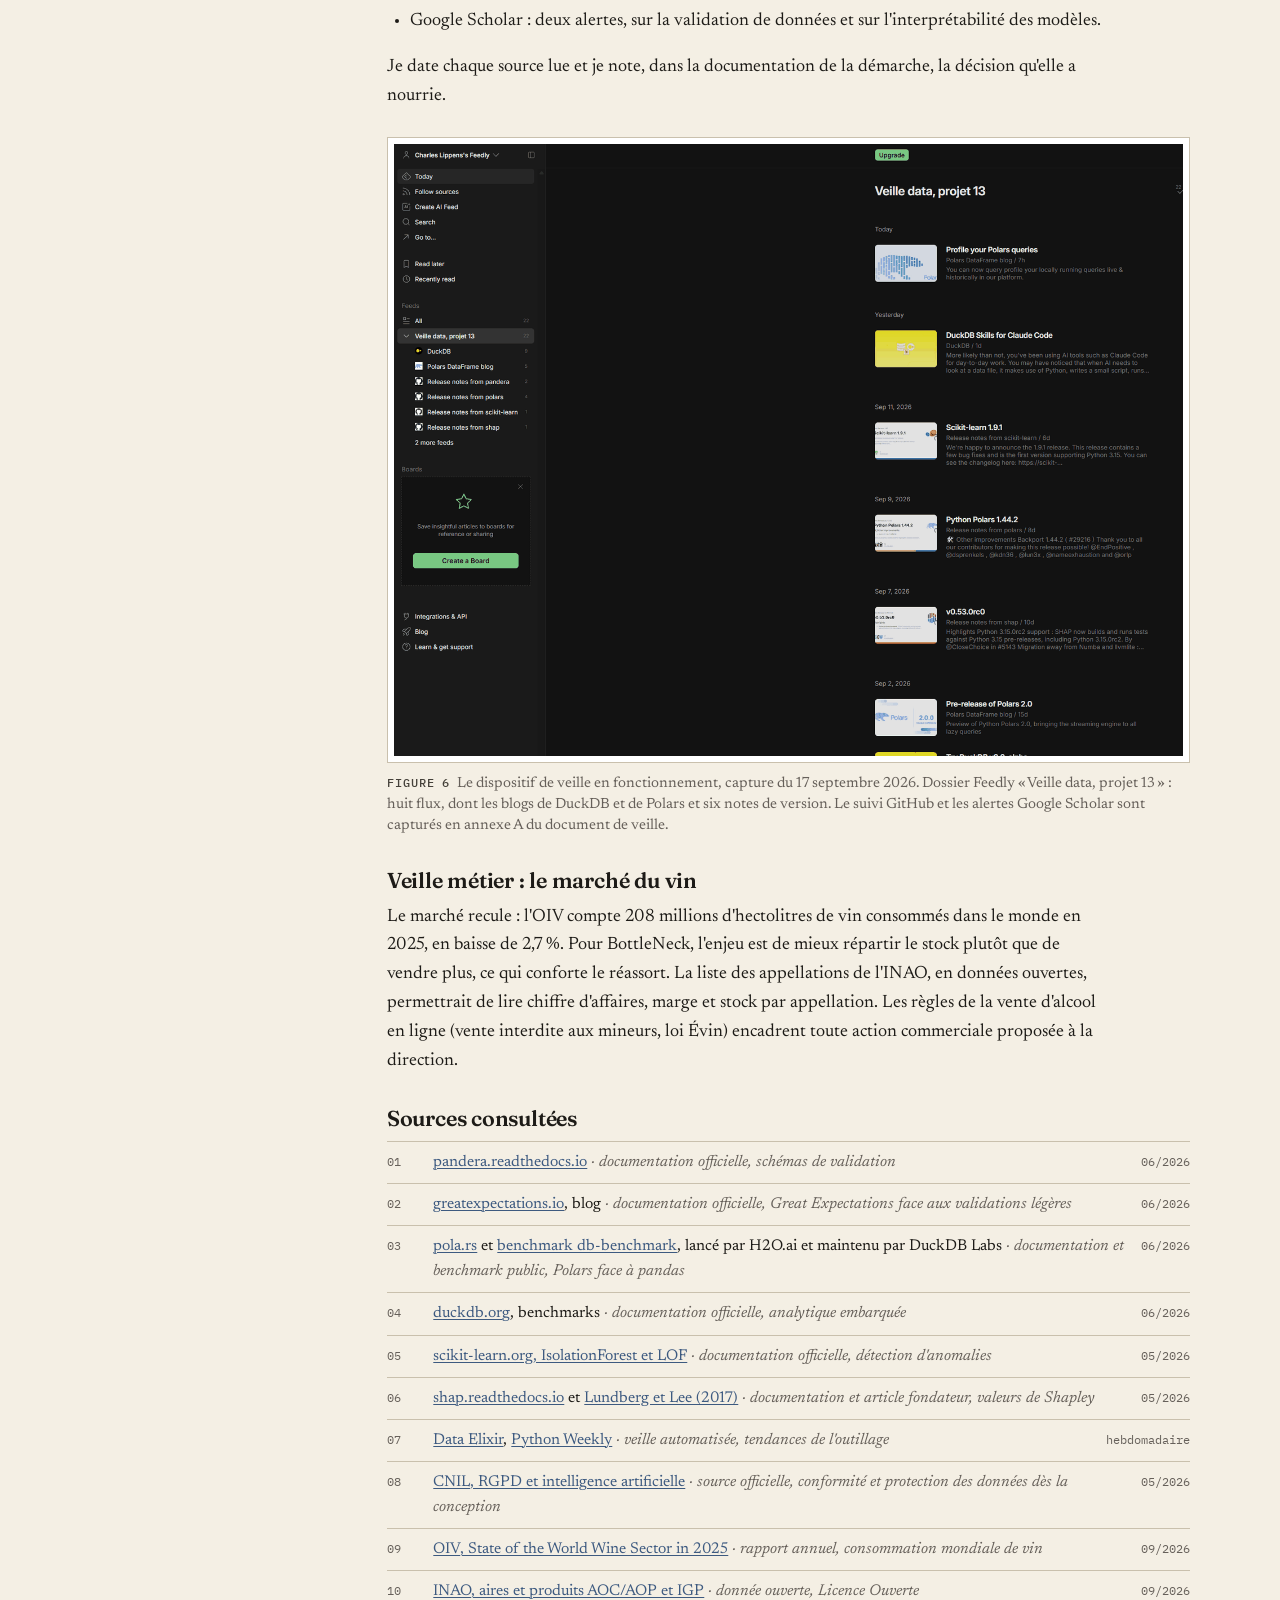
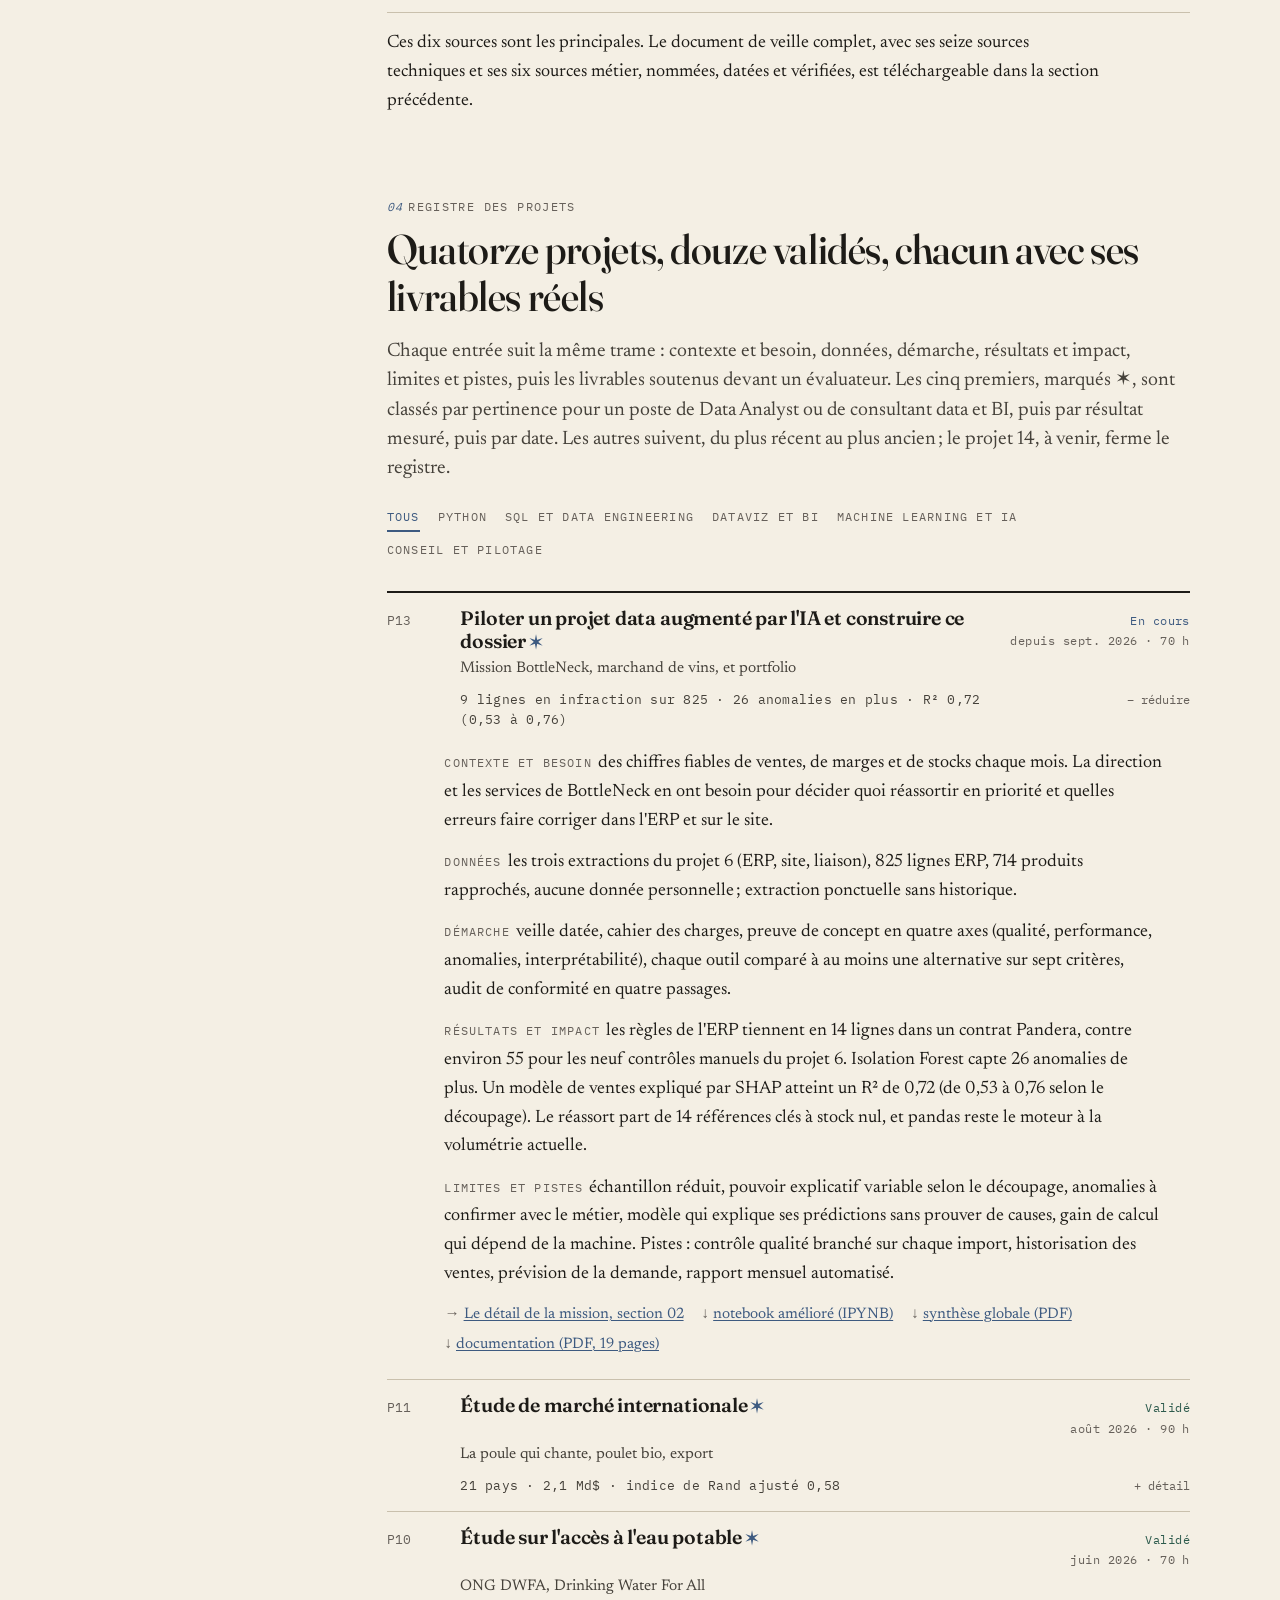
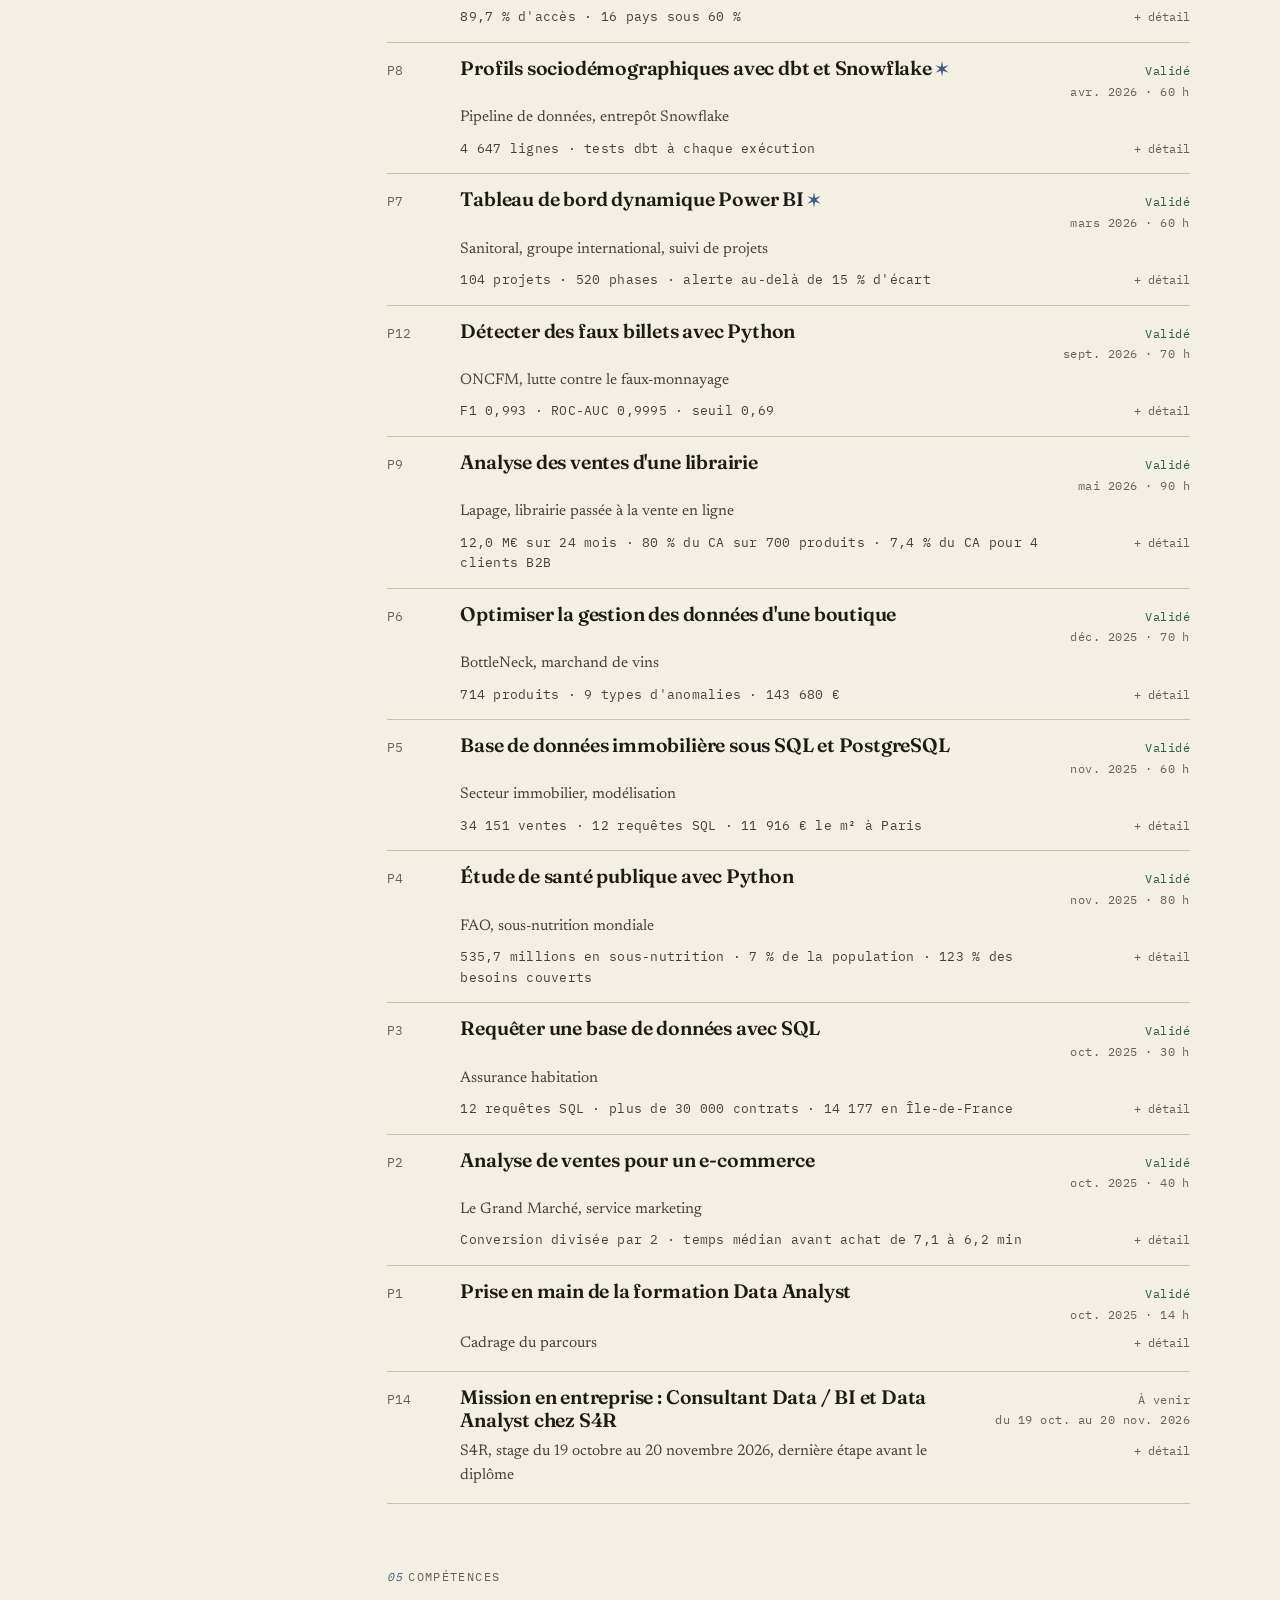
==== commit 186cbe2f: "CV du 7 octobre" ====
--- a/index.html
+++ b/index.html
@@ -35,7 +35,7 @@
     <a class="nom" href="#couverture">Charles Lippens <span>· dossier de compétences</span></a>
     <button type="button" class="outil imprimer" title="Imprimer le dossier en A4">Imprimer</button>
     <a class="outil lien-sommaire" href="#sommaire">Sommaire</a>
-    <a class="outil" href="livrables/CV_Charles_Lippens.pdf" download title="Télécharger le CV au format PDF">CV, PDF</a>
+    <a class="outil" href="livrables/CV_Charles_Lippens.pdf" target="_blank" rel="noopener" title="Voir le CV au format PDF">CV, PDF<span class="vh"> (nouvel onglet)</span></a>
     <button class="outil theme-toggle" type="button" aria-pressed="false" aria-label="Activer le thème encre (sombre)" title="Thème papier ou encre"><svg class="ico-lune" viewBox="0 0 24 24" fill="none" stroke="currentColor" stroke-width="2" stroke-linecap="round" stroke-linejoin="round" aria-hidden="true"><path d="M21 12.8A9 9 0 1 1 11.2 3a7 7 0 0 0 9.8 9.8z"/></svg><svg class="ico-soleil" viewBox="0 0 24 24" fill="none" stroke="currentColor" stroke-width="2" stroke-linecap="round" aria-hidden="true"><circle cx="12" cy="12" r="4"/><path d="M12 2v2M12 20v2M4.9 4.9l1.4 1.4M17.7 17.7l1.4 1.4M2 12h2M20 12h2M4.9 19.1l1.4-1.4M17.7 6.3l1.4-1.4"/></svg><span>Thème</span></button>
   </div>
 </header>
@@ -52,7 +52,7 @@
       <li><a href="#competences"><span class="n">05</span>Compétences</a></li>
       <li><a href="#contact"><span class="n">06</span>Contact</a></li>
     </ol>
-    <p class="pied">Mis à jour le 1er octobre 2026. Se lit à l'écran ou s'imprime en A4.</p>
+    <p class="pied">Mis à jour le 2 octobre 2026. Se lit à l'écran ou s'imprime en A4.</p>
   </nav>
 
   <main class="contenu" id="contenu">
@@ -66,9 +66,9 @@
       <p class="resume">Pièce maîtresse : j'ai repris mon analyse d'un marchand de vins (projet 6) et je l'ai améliorée avec l'IA, en comparant chaque outil à une alternative. <a href="#mission">Lire la mission</a>, puis la <a href="#veille">veille</a> qui a fondé mes choix, le <a href="#projets">registre des quatorze projets</a> avec leurs livrables et mes <a href="#competences">compétences</a>.</p>
       <dl class="fiche">
         <div><dt>Situation</dt><dd>Montpellier, Occitanie ; télétravail possible ; permis B.</dd></div>
-        <div><dt>Disponibilité</dt><dd>Stage de Consultant Data / BI et Data Analyst chez S4R à partir d'octobre 2026, environ deux mois ; disponible ensuite en CDI ou CDD, comme Data Analyst ou consultant data et BI.</dd></div>
-        <div><dt>Formation</dt><dd>Data Analyst, OpenClassrooms, titre RNCP de niveau 6, 2025 à 2026. Master 2 management des technologies de l'information et de la décision, IAE de Montpellier, 2015.</dd></div>
-        <div><dt>Contact</dt><dd><a href="mailto:charles.lippens@orange.fr">charles.lippens@orange.fr</a> · <a href="https://github.com/CharlesLippensData" target="_blank" rel="noopener">GitHub</a> · <a href="https://www.linkedin.com/in/charleslippens/" target="_blank" rel="noopener">LinkedIn</a> · <a href="livrables/CV_Charles_Lippens.pdf" download>CV au format PDF</a></dd></div>
+        <div><dt>Disponibilité</dt><dd>Stage de Consultant Data / BI et Data Analyst chez S4R du 19 octobre au 20 novembre 2026 ; disponible ensuite en CDI ou CDD, comme Data Analyst ou consultant data et BI.</dd></div>
+        <div><dt>Formation</dt><dd>Data Analyst, OpenClassrooms, titre RNCP de niveau 6, 2025 à 2026. Développeur full-stack, OpenClassrooms, titre RNCP de niveau 6, 2021 à 2022. Master 2 management des technologies de l'information et de la décision, Montpellier Business School en partenariat avec l'IAE de Montpellier, 2015.</dd></div>
+        <div><dt>Contact</dt><dd><a href="mailto:charles.lippens@orange.fr">charles.lippens@orange.fr</a> · <a href="https://github.com/CharlesLippensData" target="_blank" rel="noopener">GitHub</a> · <a href="https://www.linkedin.com/in/charleslippens/" target="_blank" rel="noopener">LinkedIn</a> · <a href="livrables/CV_Charles_Lippens.pdf" target="_blank" rel="noopener">CV au format PDF<span class="vh"> (nouvel onglet)</span></a></dd></div>
       </dl>
       <div class="chiffres">
         <div><div class="v">12<small>/14</small></div><div class="l">projets du parcours validés en soutenance</div></div>
@@ -88,12 +88,12 @@
           <caption>Chronologie</caption>
           <thead><tr><th>Période</th><th>Rôle et organisation</th><th>Ce que j'y ai fait</th></tr></thead>
           <tbody>
-            <tr><td class="num">2025 à 2026</td><td>Data Analyst, parcours certifiant, OpenClassrooms, Montpellier</td><td>Douze projets validés en soutenance : SQL, Python, Power BI, Tableau, dbt et Snowflake, statistiques, machine learning. Projet 13 en cours. Projet 14 : stage de consultant data et BI chez S4R, à partir d'octobre 2026, pour environ deux mois.</td></tr>
+            <tr><td class="num">2025 à 2026</td><td>Data Analyst, parcours certifiant, OpenClassrooms, Montpellier</td><td>Douze projets validés en soutenance : SQL, Python, Power BI, Tableau, dbt et Snowflake, statistiques, machine learning. Projet 13 en cours. Projet 14 : stage de consultant data et BI chez S4R, du 19 octobre au 20 novembre 2026.</td></tr>
             <tr><td class="num">2024</td><td>Consultant support et systèmes, HRC Hardware Ressource Consulting, Le Crès</td><td>Support et conseil technique de niveaux 1 et 2, administration de parcs, réseaux et serveurs, plans de sauvegarde, documentation technique.</td></tr>
-            <tr><td class="num">2021 à 2023</td><td>Développeur web full-stack et consultant en services informatiques, à mon compte, Montpellier</td><td>Sites et applications web conçus pour des clients : interfaces, back-end, bases de données ; projets soutenus devant un jury, titre RNCP de niveau 6 (parcours développeur web d'OpenClassrooms). Prestations de services et de conseil informatique (matériels, logiciels, réseaux, cloud) pour des particuliers et des professionnels, du diagnostic au devis et à la livraison.</td></tr>
+            <tr><td class="num">2021 à 2023</td><td>Développeur full-stack et consultant en services informatiques, à mon compte, Montpellier</td><td>Sites et applications web conçus pour des clients : interfaces, back-end, bases de données ; projets soutenus devant un jury, titre RNCP de niveau 6 (parcours développeur full-stack d'OpenClassrooms). Prestations de services et de conseil informatique (matériels, logiciels, réseaux, cloud) pour des particuliers et des professionnels, du diagnostic au devis et à la livraison.</td></tr>
             <tr><td class="num">2013 à 2020</td><td>Ingénieur consultant des technologies de l'information, CGI, Montpellier</td><td>Tierce maintenance applicative d'un ERP et d'un CRM grand compte : analyse, fiabilisation et correction d'anomalies de données ; extractions et traitements automatisés par scripts.</td></tr>
             <tr><td class="num">2013</td><td>Consultant BI et GED, Labosud, Saint-Aunès</td><td>Outils de reporting et indicateurs décisionnels pour le service qualité ; paramétrage d'une gestion électronique de documents, formation des utilisateurs.</td></tr>
-            <tr><td class="num">2011 et 2013</td><td>Gestionnaire de parc et intégrateur web, Sup Telecom de Montpellier, puis Aguila, Lunel</td><td>Gestion de parc en autonomie, sites web et bases de données.</td></tr>
+            <tr><td class="num">2011 à 2013</td><td>Gestionnaire de parc et intégrateur web, Sup Telecom de Montpellier, puis Aguila, Lunel</td><td>Gestion de parc en autonomie, sites web et bases de données.</td></tr>
           </tbody>
         </table>
       </div>
@@ -296,7 +296,7 @@
     <section class="section" id="projets">
       <span class="repere"><span class="num-section">04</span>Registre des projets</span>
       <h2>Quatorze projets, douze validés, chacun avec ses livrables réels</h2>
-      <p class="chapeau">Chaque entrée suit la même trame : contexte et besoin, données, démarche, résultats et impact, limites et pistes, puis les livrables soutenus devant un évaluateur. Les cinq premiers, marqués ✶, sont classés par pertinence pour un poste de Data Analyst ou de consultant data et BI, puis par résultat mesuré, puis par date. Les autres suivent, du plus récent au plus ancien.</p>
+      <p class="chapeau">Chaque entrée suit la même trame : contexte et besoin, données, démarche, résultats et impact, limites et pistes, puis les livrables soutenus devant un évaluateur. Les cinq premiers, marqués ✶, sont classés par pertinence pour un poste de Data Analyst ou de consultant data et BI, puis par résultat mesuré, puis par date. Les autres suivent, du plus récent au plus ancien ; le projet 14, à venir, ferme le registre.</p>
       <div class="filtres" role="group" aria-label="Filtrer le registre par domaine">
         <button class="filtre" data-filtre="tous" aria-pressed="true">Tous</button>
         <button class="filtre" data-filtre="python" aria-pressed="false">Python</button>
@@ -544,8 +544,8 @@
           <summary>
             <span class="code">P14</span>
             <h3 class="titre">Mission en entreprise : Consultant Data / BI et Data Analyst chez S4R</h3>
-            <span class="meta"><span class="etat venir">À venir</span>à partir d'oct. 2026 · environ deux mois</span>
-            <span class="contexte">S4R, stage d'environ deux mois, dernière étape avant le diplôme</span>
+            <span class="meta"><span class="etat venir">À venir</span>du 19 oct. au 20 nov. 2026</span>
+            <span class="contexte">S4R, stage du 19 octobre au 20 novembre 2026, dernière étape avant le diplôme</span>
             <span class="plus" aria-hidden="true"></span>
           </summary>
           <div class="corps">
@@ -605,7 +605,7 @@
       <p class="chapeau">Un besoin à cadrer, un tableau de bord à concevoir, une analyse à fiabiliser, un pipeline à tester : écrivez-moi, je réponds sous deux jours ouvrés.</p>
       <dl class="coordonnees">
         <div><dt>Courriel</dt><dd><a href="mailto:charles.lippens@orange.fr">charles.lippens@orange.fr</a></dd></div>
-        <div><dt>CV</dt><dd><a href="livrables/CV_Charles_Lippens.pdf" download>Télécharger le CV au format PDF</a></dd></div>
+        <div><dt>CV</dt><dd><a href="livrables/CV_Charles_Lippens.pdf" target="_blank" rel="noopener">Voir le CV au format PDF<span class="vh"> (nouvel onglet)</span></a></dd></div>
         <div><dt>GitHub</dt><dd><a href="https://github.com/CharlesLippensData" target="_blank" rel="noopener">github.com/CharlesLippensData</a>, les dépôts de chaque projet du parcours</dd></div>
         <div><dt>LinkedIn</dt><dd><a href="https://www.linkedin.com/in/charleslippens/" target="_blank" rel="noopener">Profil LinkedIn</a></dd></div>
         <div><dt>Lieu</dt><dd>Montpellier, Occitanie ; télétravail ou mode hybride possible, déplacements en France.</dd></div>
@@ -619,7 +619,7 @@
     <p>Ce dossier est un site statique en HTML, CSS et JavaScript, sans framework, sans étape de construction, sans cookie ni mesure d'audience. Les polices Fraunces, Newsreader et IBM Plex Mono, sous licence SIL Open Font License, sont hébergées avec le site : la page ne charge rien depuis un autre serveur. Le thème papier ou encre se choisit d'un bouton et se mémorise dans votre navigateur seulement. Le dossier s'imprime en A4, toutes les entrées du registre dépliées.</p>
     <p>Éditeur et responsable de publication : Charles Lippens, Montpellier, <a href="mailto:charles.lippens@orange.fr">charles.lippens@orange.fr</a>. Hébergement : GitHub Pages, GitHub, Inc., 88 Colin P. Kelly Jr. Street, San Francisco, CA 94107, États-Unis. L'hébergeur enregistre l'adresse IP des visiteurs pour la sécurité du service. Les données des projets de formation sont des jeux fournis ou ouverts ; aucune donnée personnelle de tiers n'est publiée. Les figures 1 à 5 sont redessinées à partir des sorties du notebook du projet 13 (exécution livrée du 4 août 2026, mêmes données) ; la figure 6 est une capture du dispositif de veille.</p>
     <p>Le même contenu existe en deux autres présentations : une page unique, la <a href="https://charleslippensdata.github.io/portfolio-v3/">version 3</a>, et un site de six pages, la <a href="https://charleslippensdata.github.io/portfolio-v2/">version 2</a>. Ce dossier, la version 4, reste la référence.</p>
-    <p>© <span data-annee>2026</span> Charles Lippens. Dernière mise à jour : 1er octobre 2026. Adresse : <a href="https://charleslippensdata.github.io/">charleslippensdata.github.io</a>.</p>
+    <p>© <span data-annee>2026</span> Charles Lippens. Dernière mise à jour : 2 octobre 2026. Adresse : <a href="https://charleslippensdata.github.io/">charleslippensdata.github.io</a>.</p>
   </footer>
 </div>
 
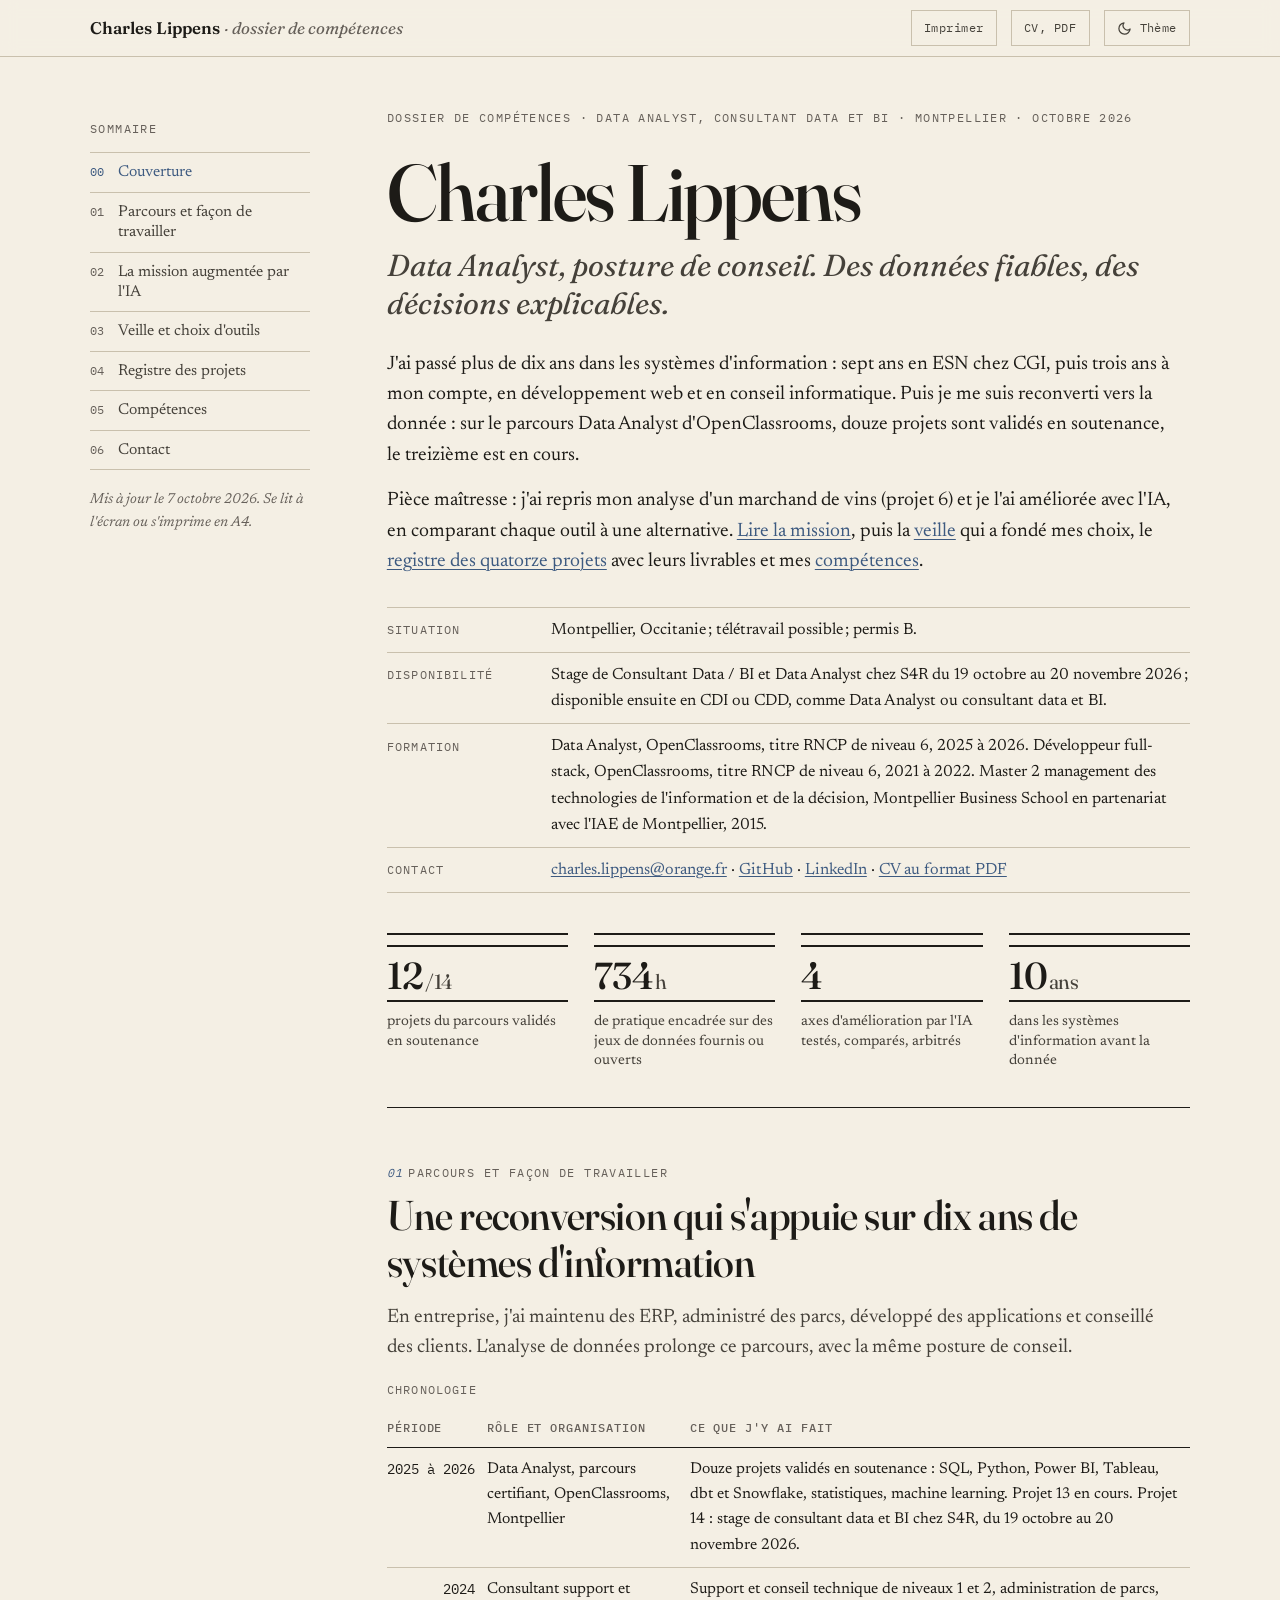
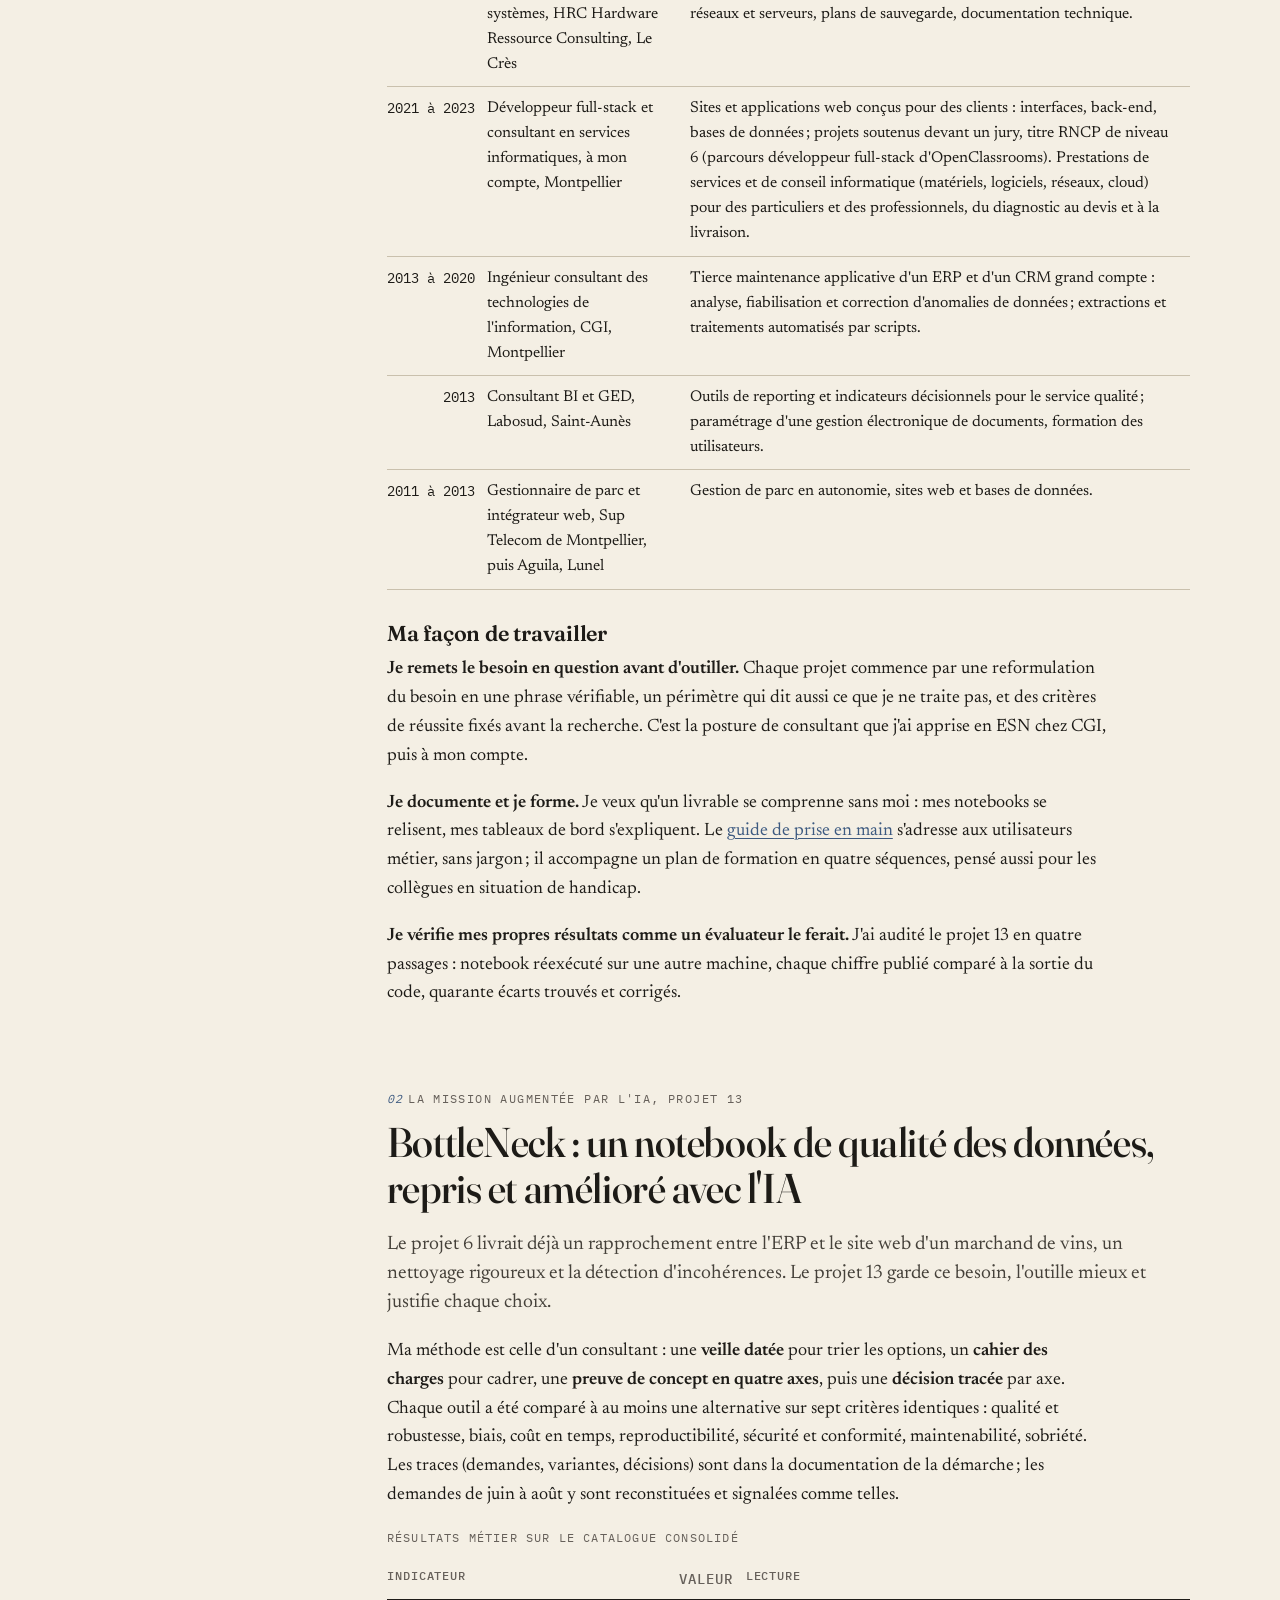
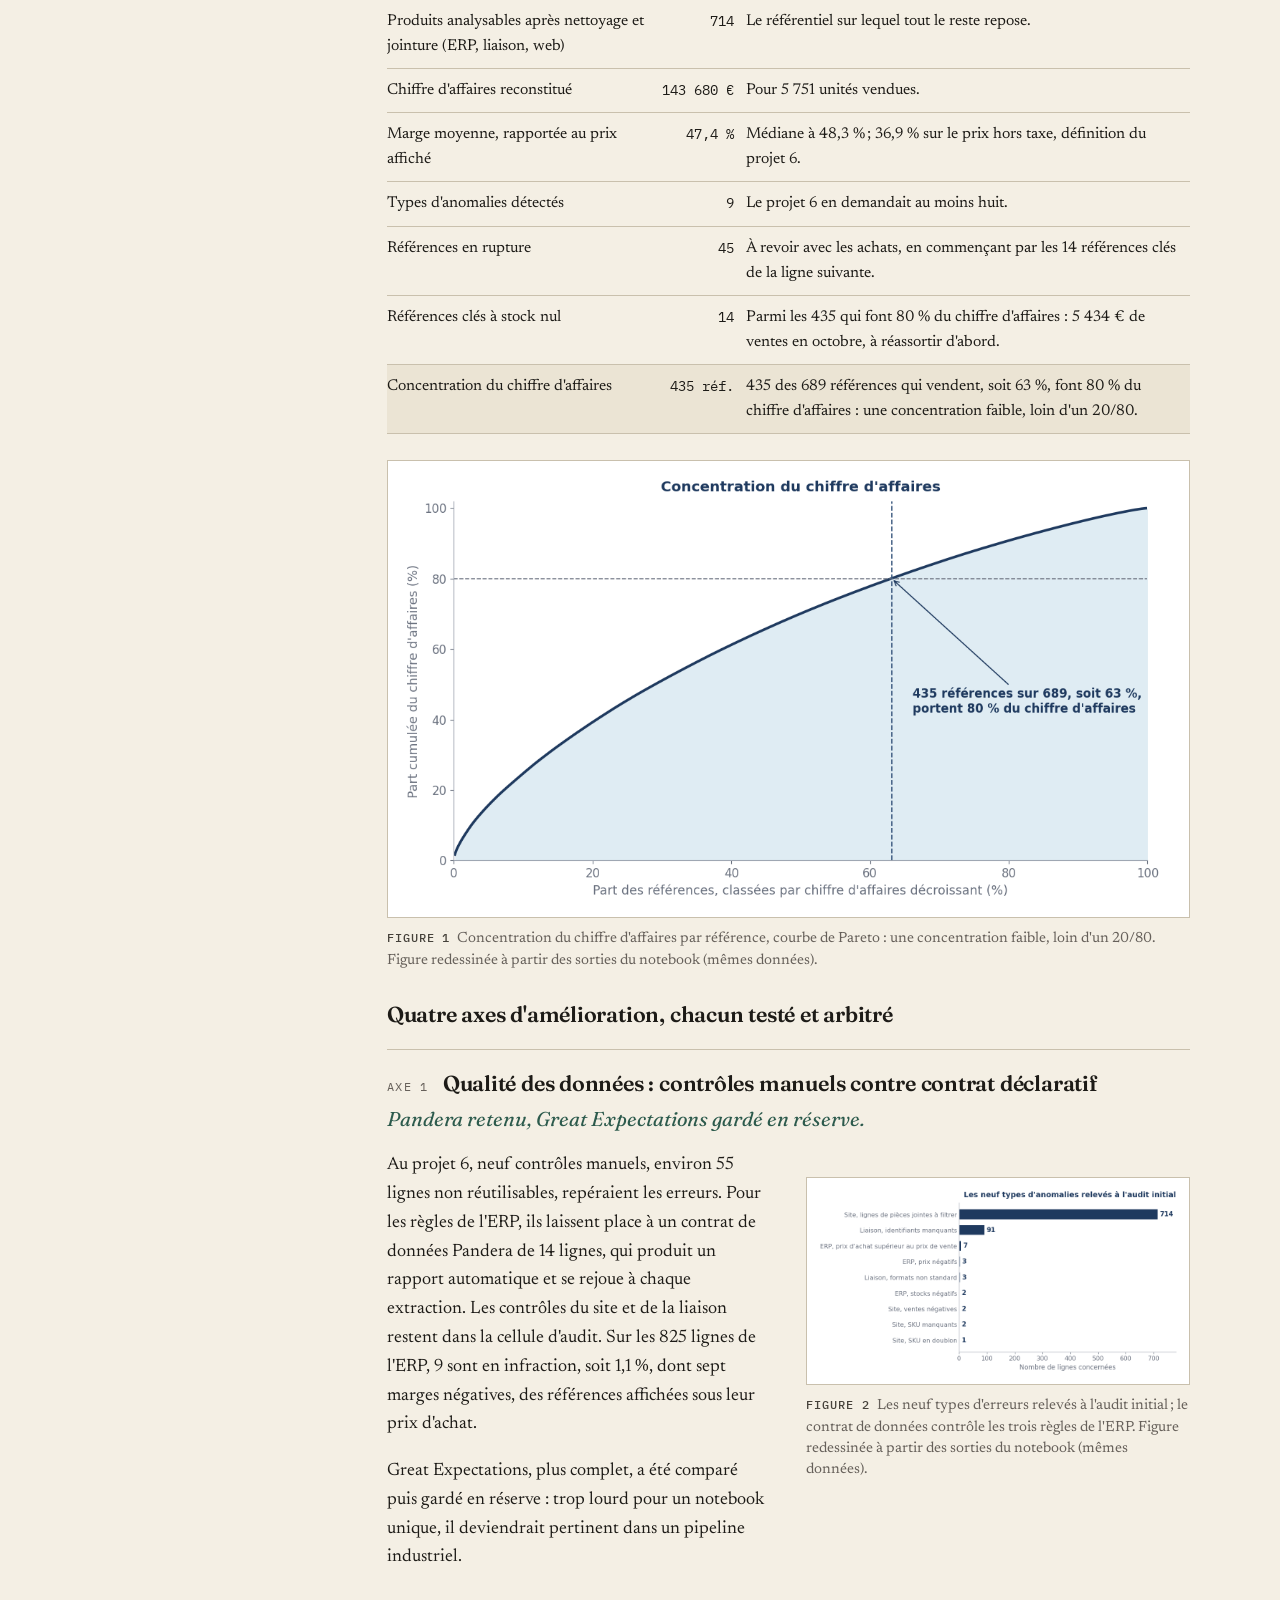
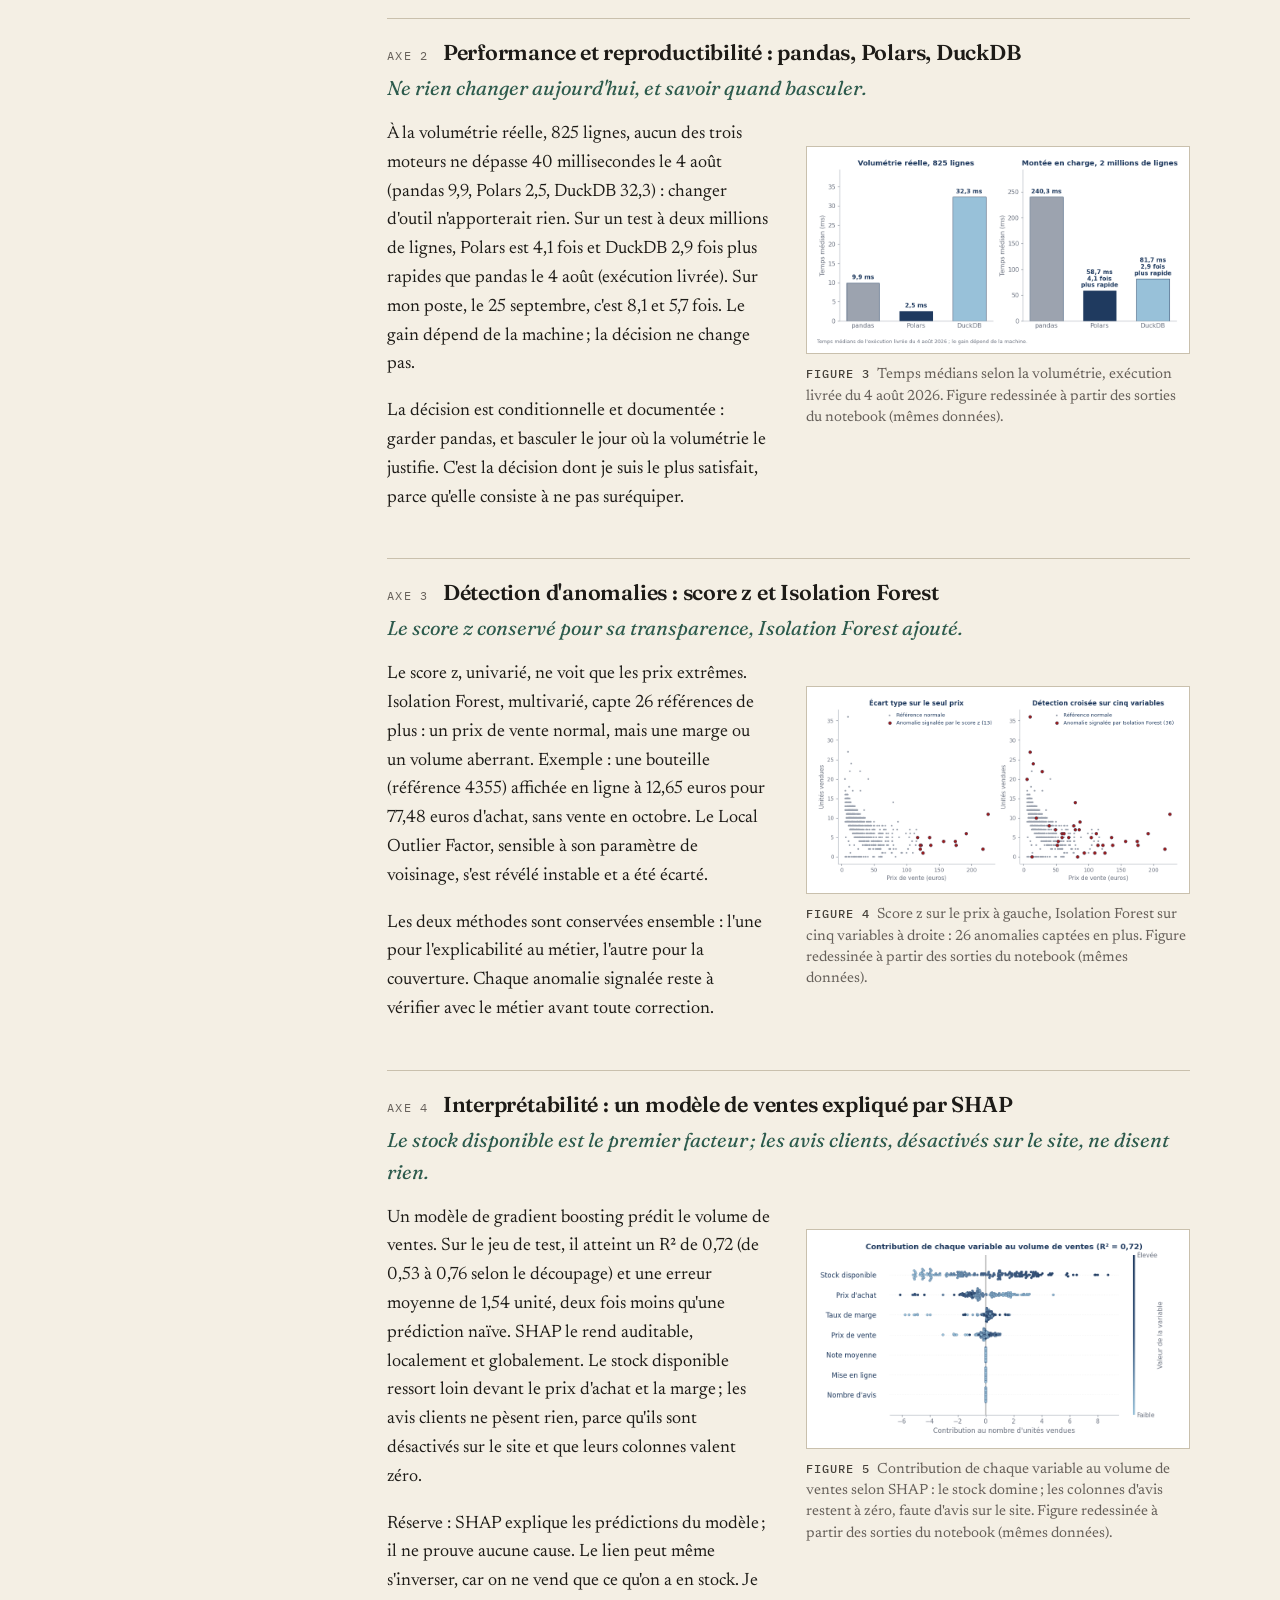
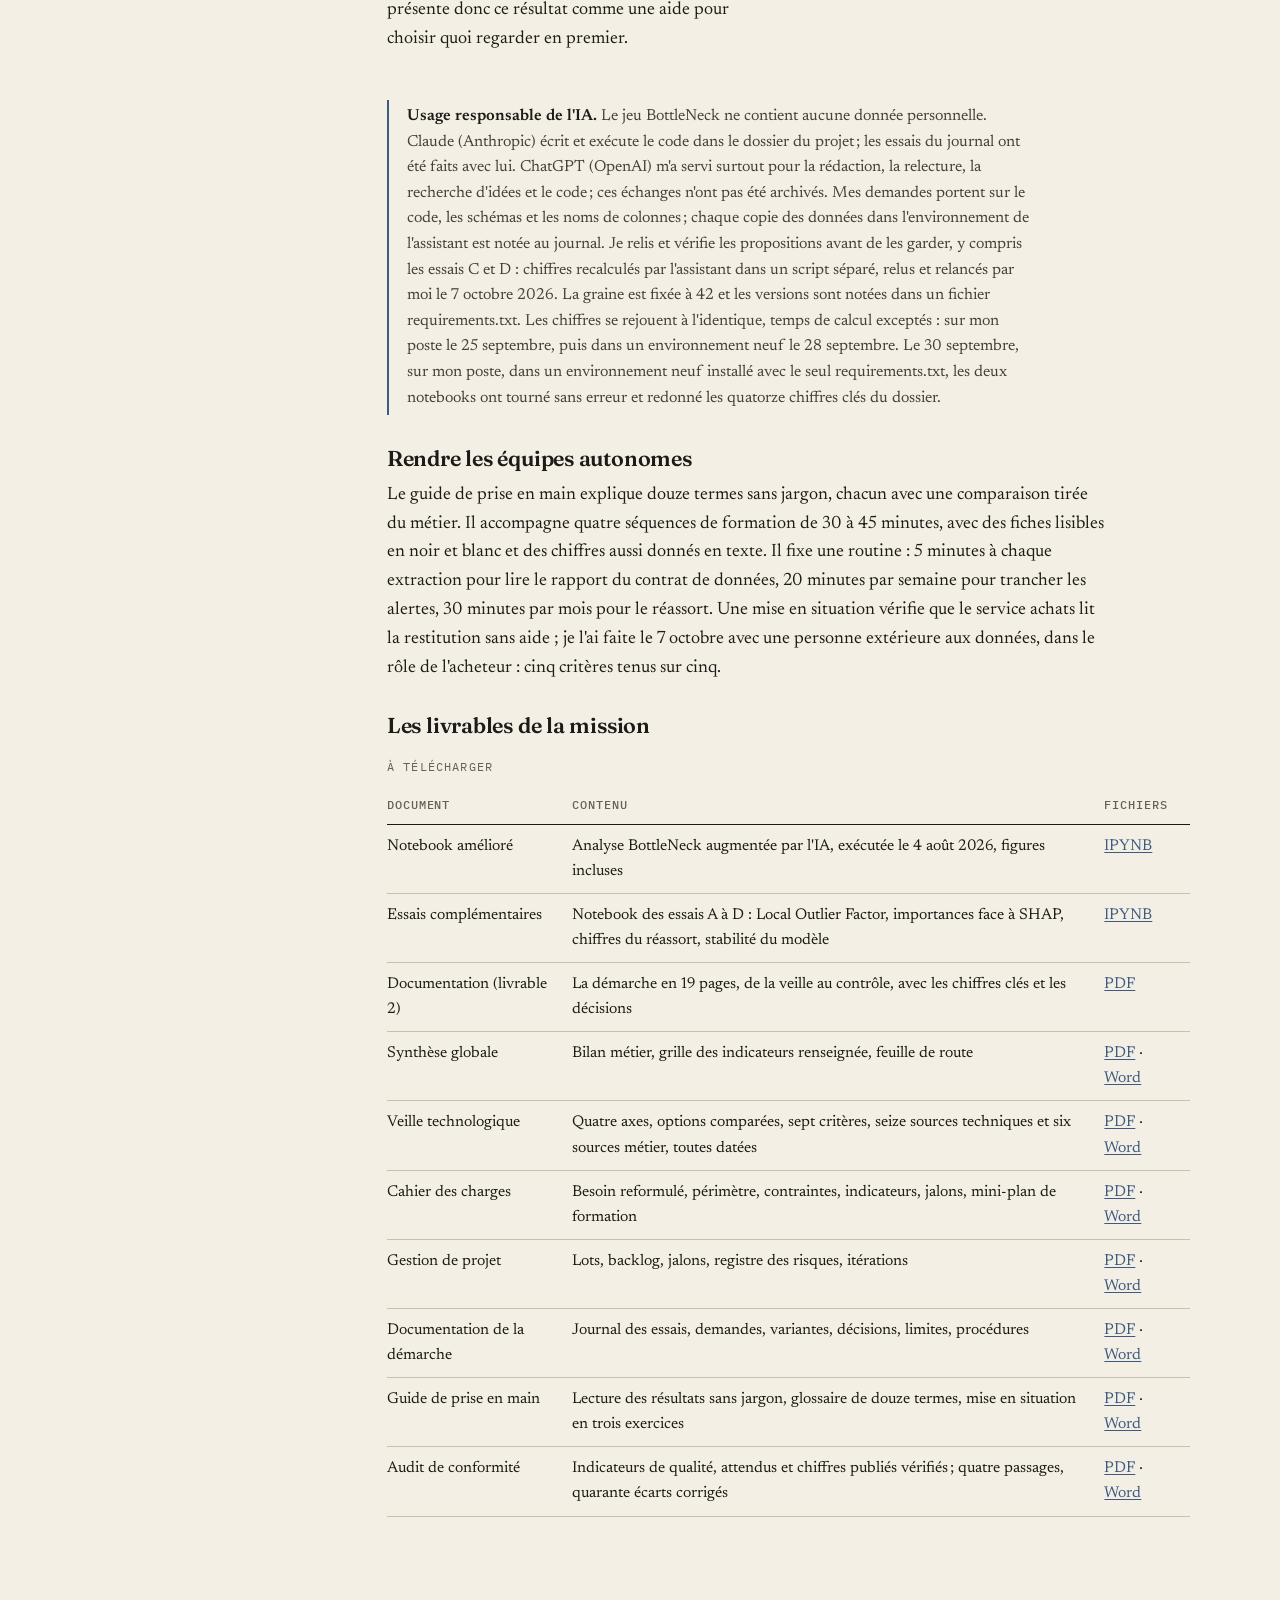
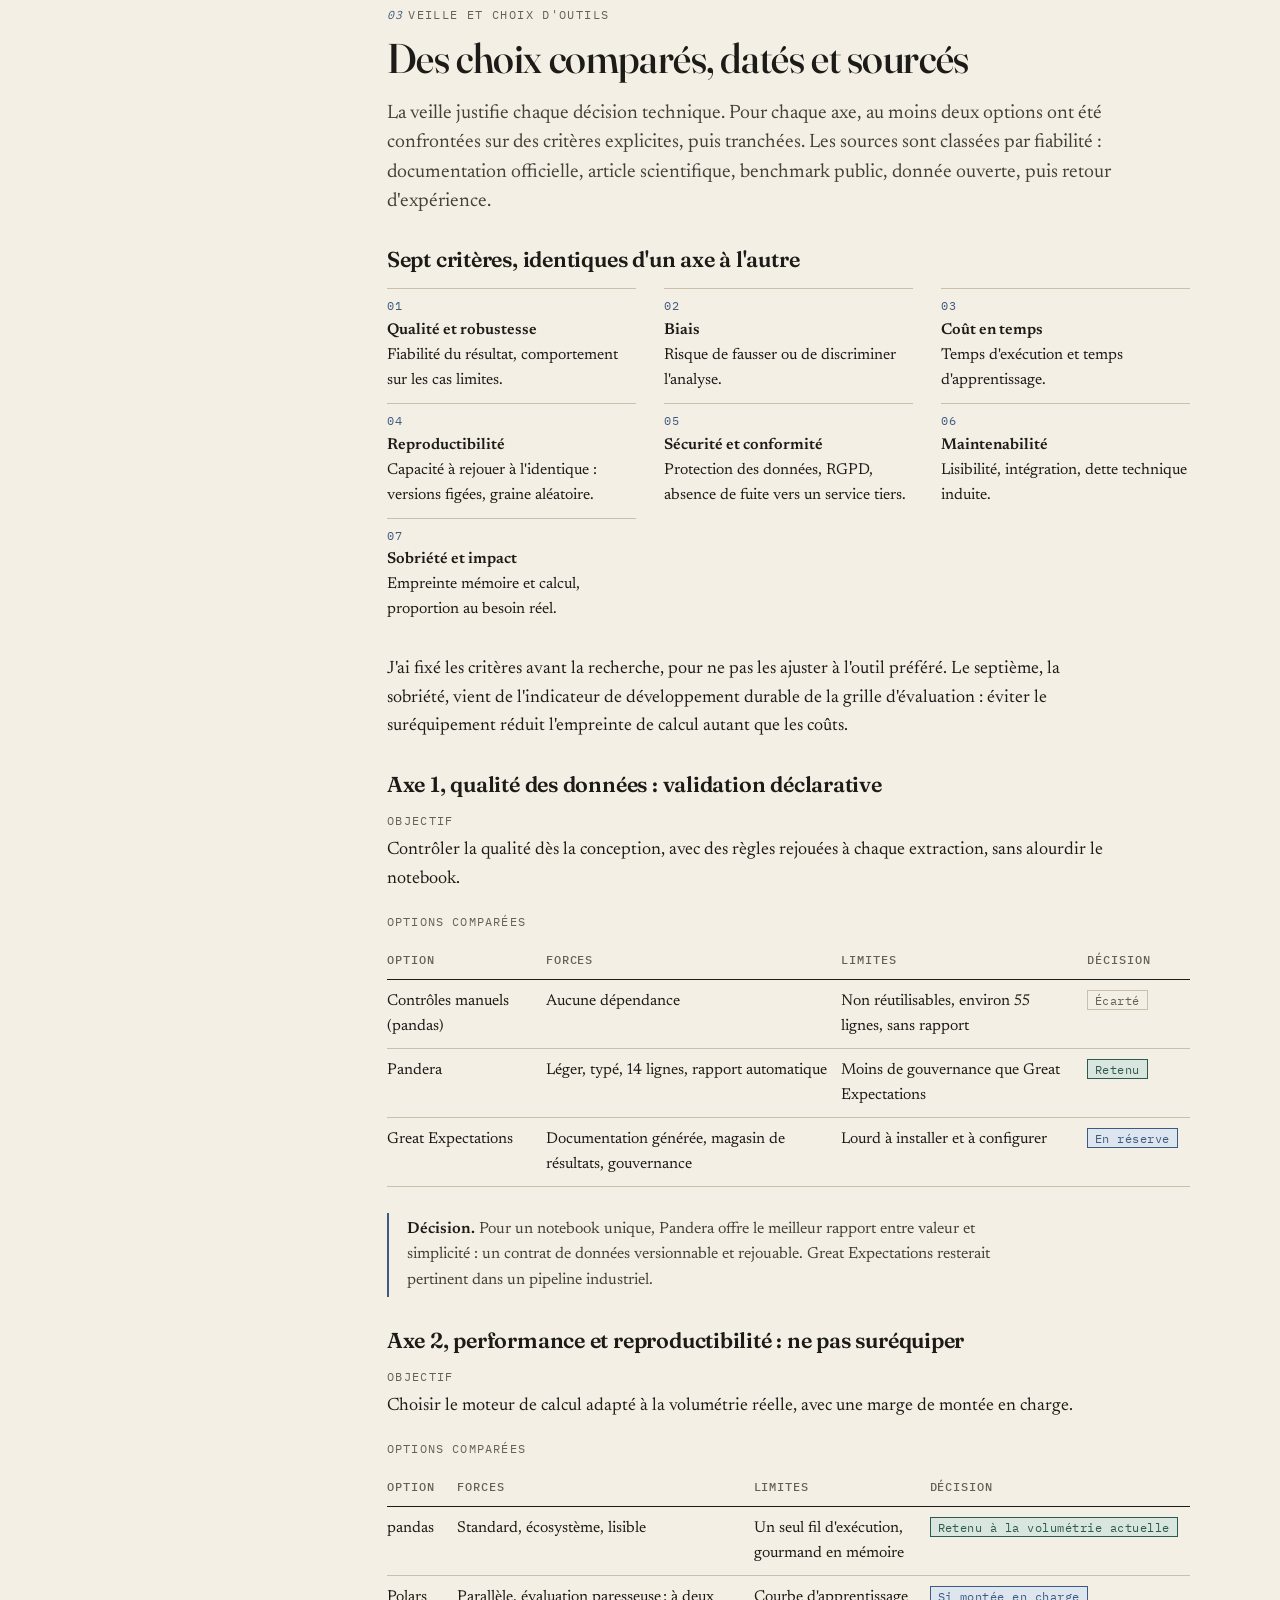
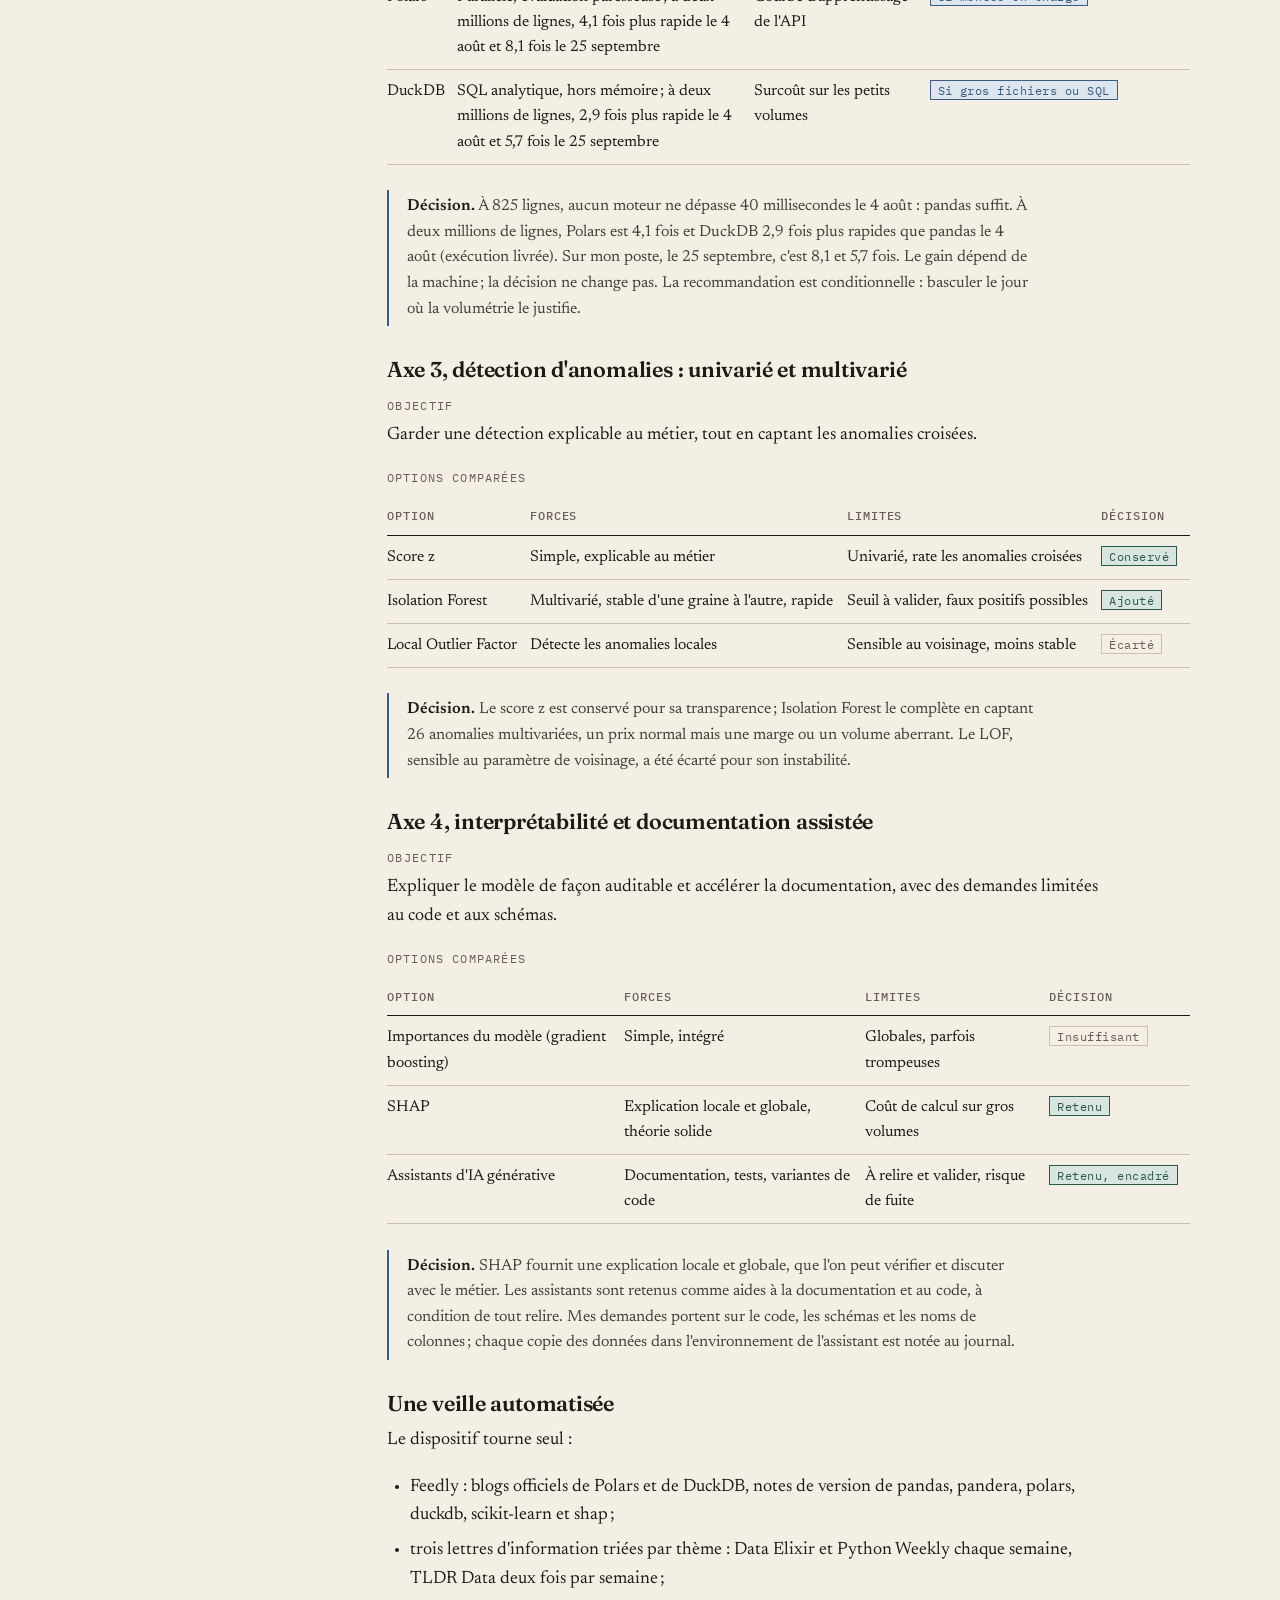
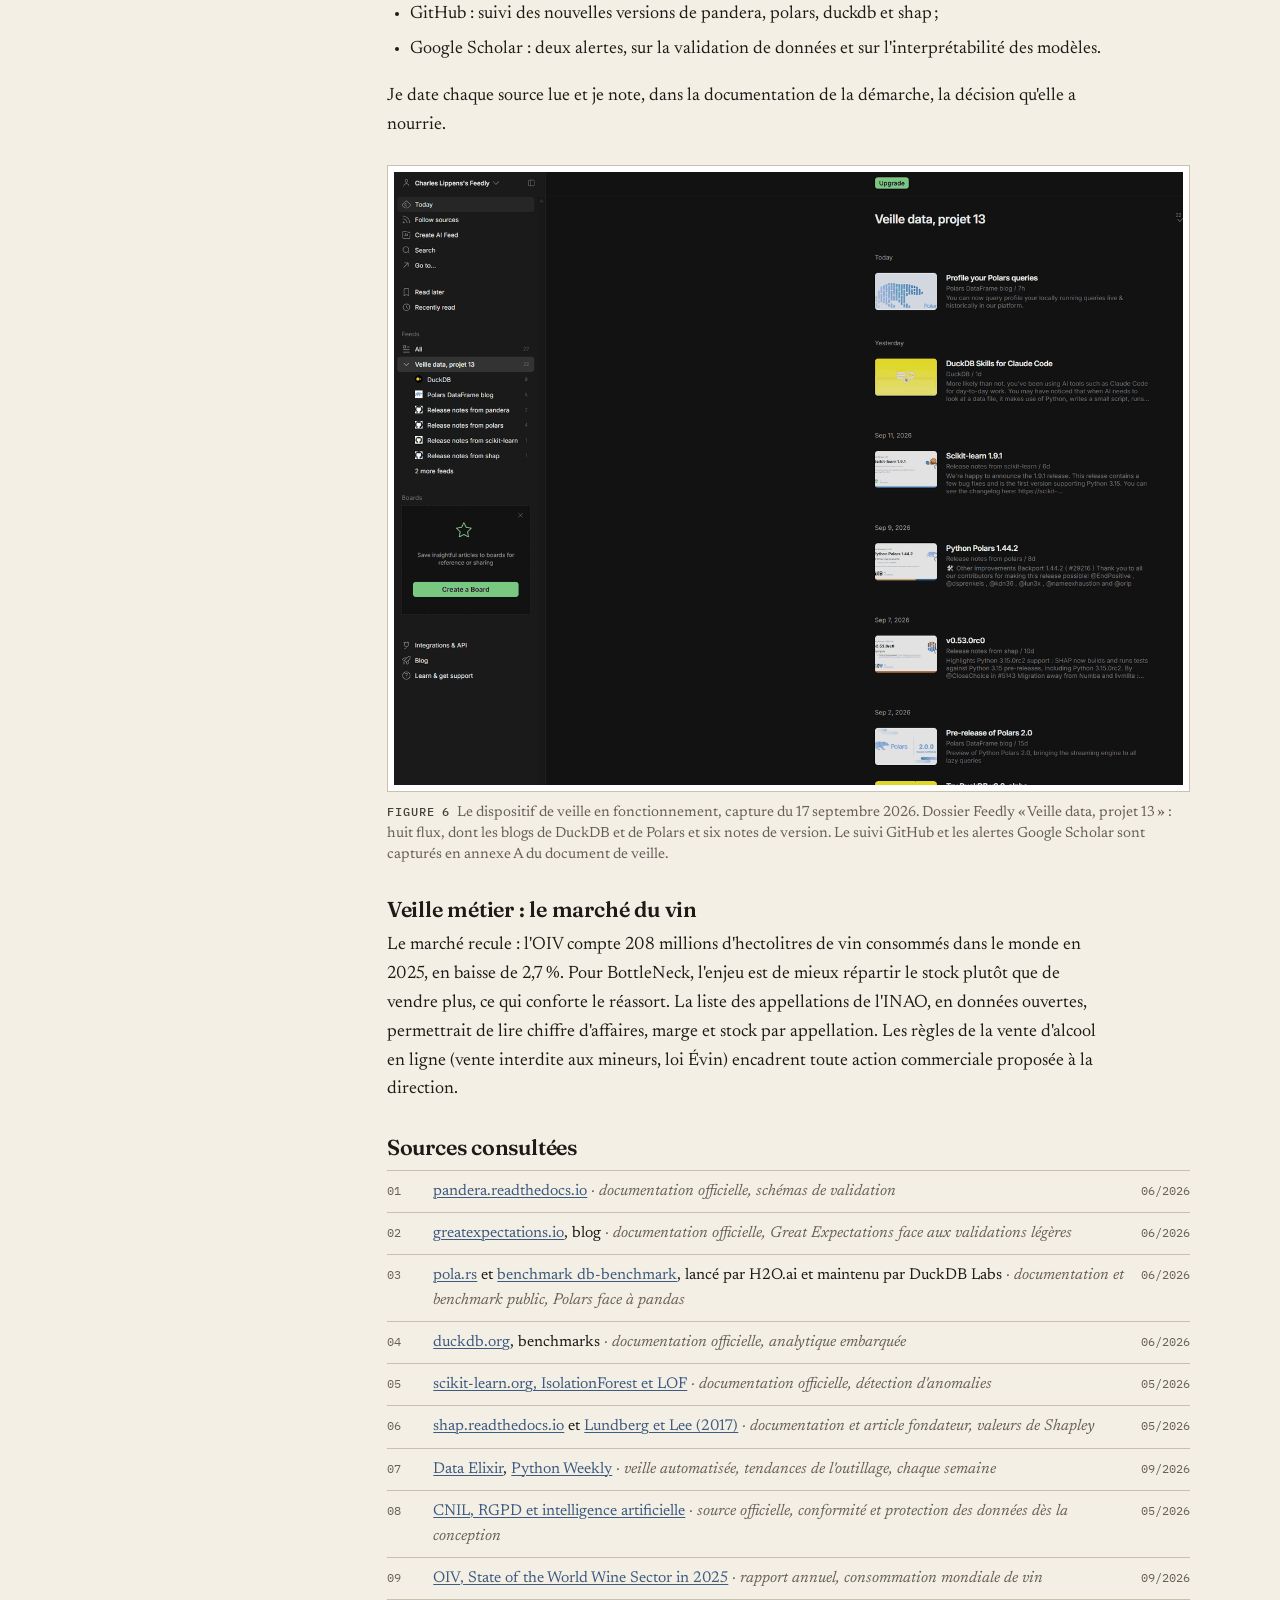
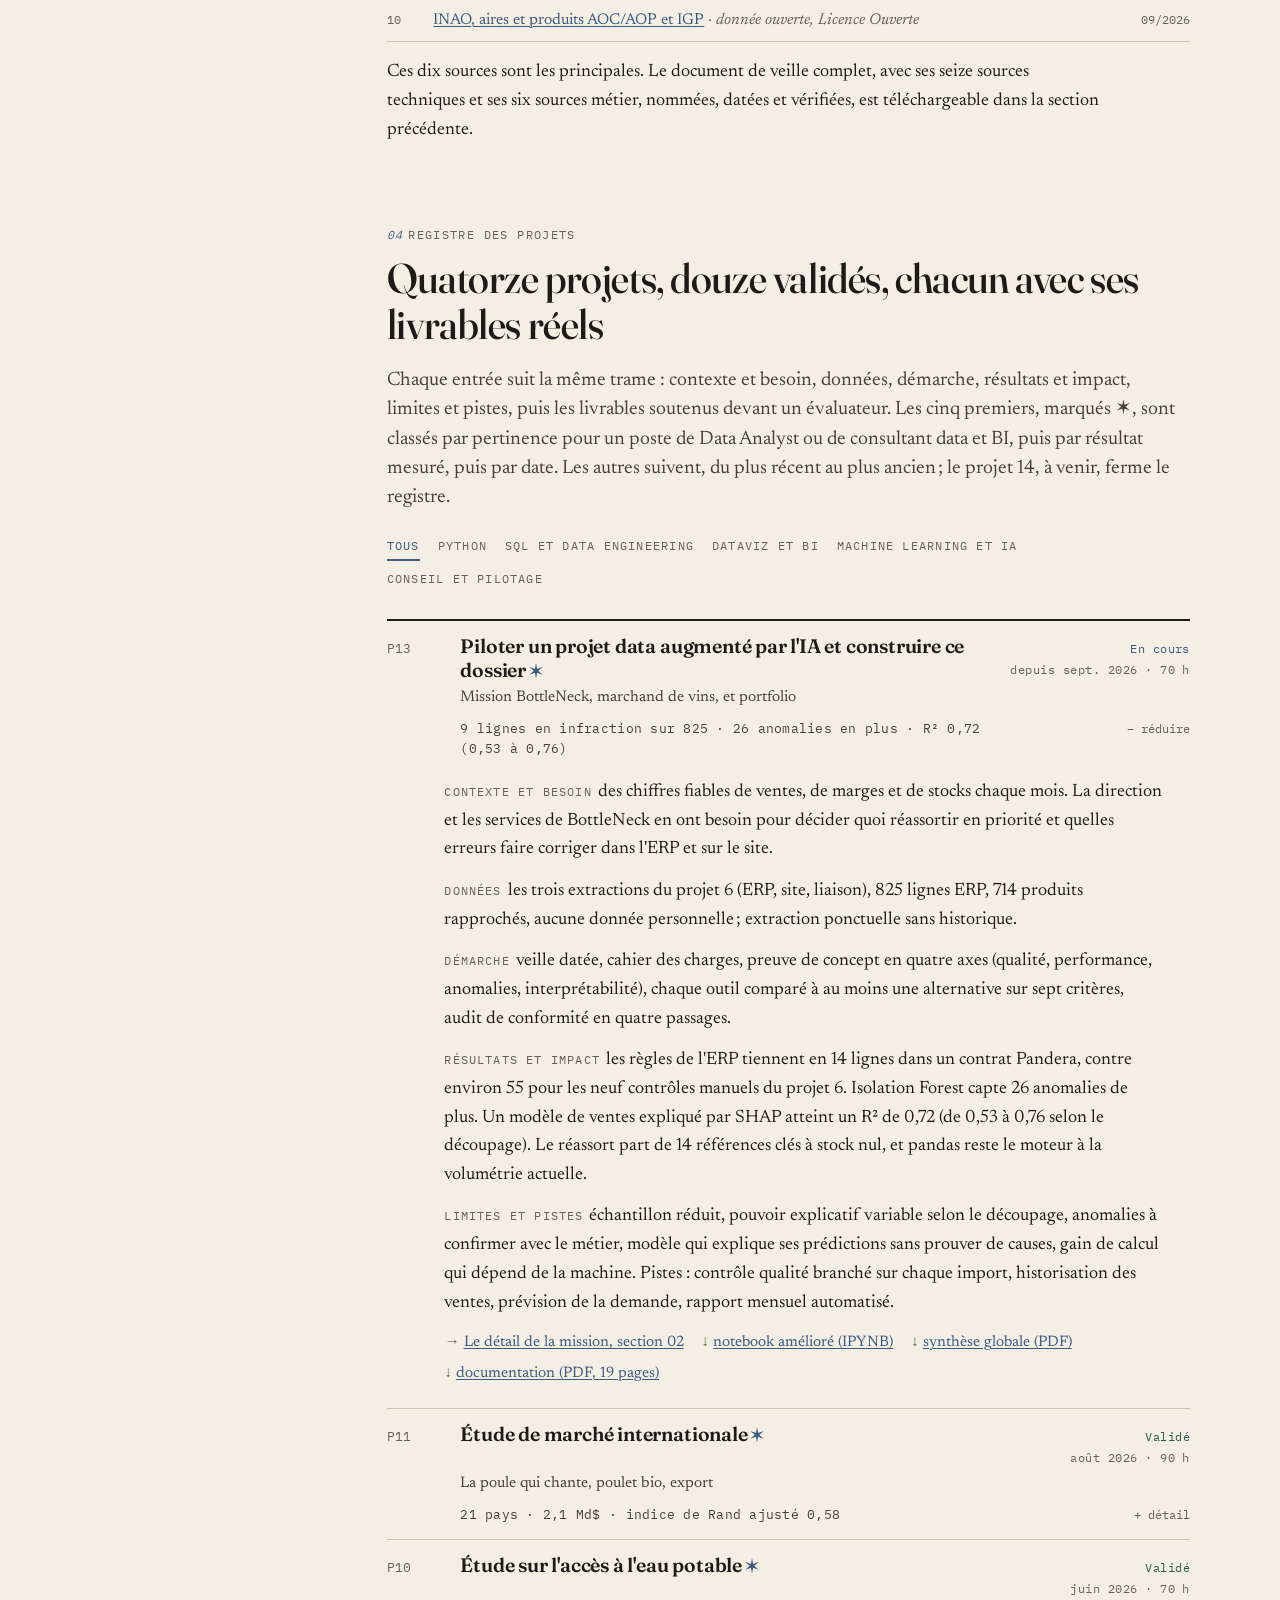
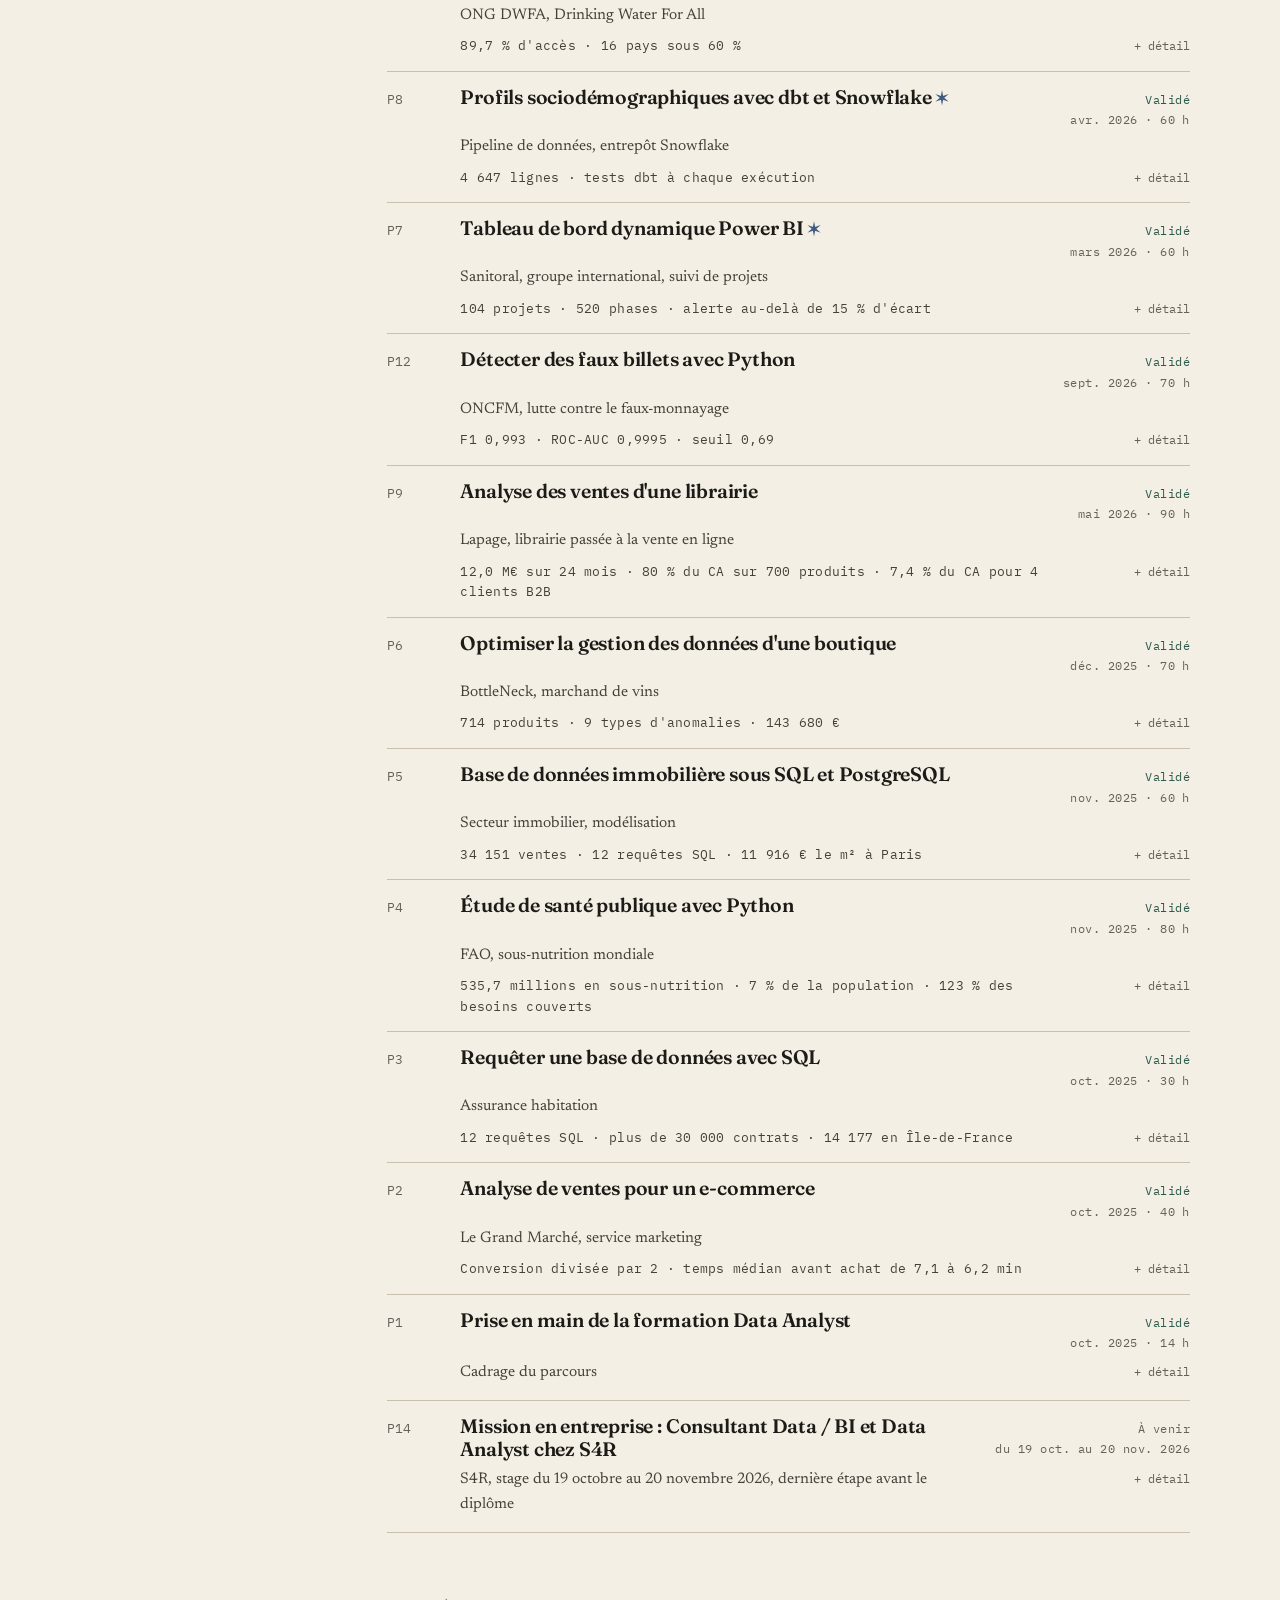
==== commit ed81a4e5: "Update" ====
--- a/index.html
+++ b/index.html
@@ -52,7 +52,7 @@
       <li><a href="#competences"><span class="n">05</span>Compétences</a></li>
       <li><a href="#contact"><span class="n">06</span>Contact</a></li>
     </ol>
-    <p class="pied">Mis à jour le 2 octobre 2026. Se lit à l'écran ou s'imprime en A4.</p>
+    <p class="pied">Mis à jour le 7 octobre 2026. Se lit à l'écran ou s'imprime en A4.</p>
   </nav>
 
   <main class="contenu" id="contenu">
@@ -195,10 +195,10 @@
         </div>
       </div>
 
-      <div class="note"><strong>Usage responsable de l'IA.</strong> Le jeu BottleNeck ne contient aucune donnée personnelle. Claude (Anthropic) écrit et exécute le code dans le dossier du projet ; les essais du journal ont été faits avec lui. ChatGPT (OpenAI) m'a servi surtout pour la rédaction, la relecture, la recherche d'idées et le code ; ces échanges n'ont pas été archivés. Mes demandes portent sur le code, les schémas et les noms de colonnes ; chaque copie des données dans l'environnement de l'assistant est notée au journal. Je relis et vérifie les propositions avant de les garder. Seule exception à ce jour : les essais C et D, chiffres recalculés par l'assistant dans un script séparé ; ma relecture est en cours. La graine est fixée à 42 et les versions sont notées dans un fichier requirements.txt. Les chiffres se rejouent à l'identique, temps de calcul exceptés : sur mon poste le 25 septembre, puis dans un environnement neuf le 28 septembre. Le 30 septembre, sur mon poste, dans un environnement neuf installé avec le seul requirements.txt, les deux notebooks ont tourné sans erreur et redonné les quatorze chiffres clés du dossier.</div>
+      <div class="note"><strong>Usage responsable de l'IA.</strong> Le jeu BottleNeck ne contient aucune donnée personnelle. Claude (Anthropic) écrit et exécute le code dans le dossier du projet ; les essais du journal ont été faits avec lui. ChatGPT (OpenAI) m'a servi surtout pour la rédaction, la relecture, la recherche d'idées et le code ; ces échanges n'ont pas été archivés. Mes demandes portent sur le code, les schémas et les noms de colonnes ; chaque copie des données dans l'environnement de l'assistant est notée au journal. Je relis et vérifie les propositions avant de les garder, y compris les essais C et D : chiffres recalculés par l'assistant dans un script séparé, relus et relancés par moi le 7 octobre 2026. La graine est fixée à 42 et les versions sont notées dans un fichier requirements.txt. Les chiffres se rejouent à l'identique, temps de calcul exceptés : sur mon poste le 25 septembre, puis dans un environnement neuf le 28 septembre. Le 30 septembre, sur mon poste, dans un environnement neuf installé avec le seul requirements.txt, les deux notebooks ont tourné sans erreur et redonné les quatorze chiffres clés du dossier.</div>
 
       <h3>Rendre les équipes autonomes</h3>
-      <p class="texte">Le guide de prise en main explique douze termes sans jargon, chacun avec une comparaison tirée du métier. Il accompagne quatre séquences de formation de 30 à 45 minutes, avec des fiches lisibles en noir et blanc et des chiffres aussi donnés en texte. Il fixe une routine : 5 minutes à chaque extraction pour lire le rapport du contrat de données, 20 minutes par semaine pour trancher les alertes, 30 minutes par mois pour le réassort. Une mise en situation vérifie que le service achats lit la restitution sans aide ; elle est prête et n'a pas encore eu lieu.</p>
+      <p class="texte">Le guide de prise en main explique douze termes sans jargon, chacun avec une comparaison tirée du métier. Il accompagne quatre séquences de formation de 30 à 45 minutes, avec des fiches lisibles en noir et blanc et des chiffres aussi donnés en texte. Il fixe une routine : 5 minutes à chaque extraction pour lire le rapport du contrat de données, 20 minutes par semaine pour trancher les alertes, 30 minutes par mois pour le réassort. Une mise en situation vérifie que le service achats lit la restitution sans aide ; je l'ai faite le 7 octobre avec une personne extérieure aux données, dans le rôle de l'acheteur : cinq critères tenus sur cinq.</p>
 
       <h3>Les livrables de la mission</h3>
       <div class="table-wrap" tabindex="0" role="region" aria-label="À télécharger">
@@ -284,7 +284,7 @@
         <li><span class="n">04</span><span><a href="https://duckdb.org/docs/current/" rel="noopener">duckdb.org</a>, benchmarks <span class="t">· documentation officielle, analytique embarquée</span></span><span class="d">06/2026</span></li>
         <li><span class="n">05</span><span><a href="https://scikit-learn.org/stable/modules/outlier_detection.html" rel="noopener">scikit-learn.org, IsolationForest et LOF</a> <span class="t">· documentation officielle, détection d'anomalies</span></span><span class="d">05/2026</span></li>
         <li><span class="n">06</span><span><a href="https://shap.readthedocs.io/" rel="noopener">shap.readthedocs.io</a> et <a href="https://arxiv.org/abs/1705.07874" rel="noopener">Lundberg et Lee (2017)</a> <span class="t">· documentation et article fondateur, valeurs de Shapley</span></span><span class="d">05/2026</span></li>
-        <li><span class="n">07</span><span><a href="https://dataelixir.com/" rel="noopener">Data Elixir</a>, <a href="https://www.pythonweekly.com/" rel="noopener">Python Weekly</a> <span class="t">· veille automatisée, tendances de l'outillage</span></span><span class="d">hebdomadaire</span></li>
+        <li><span class="n">07</span><span><a href="https://dataelixir.com/" rel="noopener">Data Elixir</a>, <a href="https://www.pythonweekly.com/" rel="noopener">Python Weekly</a> <span class="t">· veille automatisée, tendances de l'outillage, chaque semaine</span></span><span class="d">09/2026</span></li>
         <li><span class="n">08</span><span><a href="https://www.cnil.fr/fr/intelligence-artificielle" rel="noopener">CNIL, RGPD et intelligence artificielle</a> <span class="t">· source officielle, conformité et protection des données dès la conception</span></span><span class="d">05/2026</span></li>
         <li><span class="n">09</span><span><a href="https://www.oiv.int/sites/default/files/2026-05/OIV-State_of_the_World_Wine_Sector_in_2025_1.pdf" rel="noopener">OIV, State of the World Wine Sector in 2025</a> <span class="t">· rapport annuel, consommation mondiale de vin</span></span><span class="d">09/2026</span></li>
         <li><span class="n">10</span><span><a href="https://www.data.gouv.fr/datasets/aires-et-produits-aoc-aop-et-igp" rel="noopener">INAO, aires et produits AOC/AOP et IGP</a> <span class="t">· donnée ouverte, Licence Ouverte</span></span><span class="d">09/2026</span></li>
@@ -619,7 +619,7 @@
     <p>Ce dossier est un site statique en HTML, CSS et JavaScript, sans framework, sans étape de construction, sans cookie ni mesure d'audience. Les polices Fraunces, Newsreader et IBM Plex Mono, sous licence SIL Open Font License, sont hébergées avec le site : la page ne charge rien depuis un autre serveur. Le thème papier ou encre se choisit d'un bouton et se mémorise dans votre navigateur seulement. Le dossier s'imprime en A4, toutes les entrées du registre dépliées.</p>
     <p>Éditeur et responsable de publication : Charles Lippens, Montpellier, <a href="mailto:charles.lippens@orange.fr">charles.lippens@orange.fr</a>. Hébergement : GitHub Pages, GitHub, Inc., 88 Colin P. Kelly Jr. Street, San Francisco, CA 94107, États-Unis. L'hébergeur enregistre l'adresse IP des visiteurs pour la sécurité du service. Les données des projets de formation sont des jeux fournis ou ouverts ; aucune donnée personnelle de tiers n'est publiée. Les figures 1 à 5 sont redessinées à partir des sorties du notebook du projet 13 (exécution livrée du 4 août 2026, mêmes données) ; la figure 6 est une capture du dispositif de veille.</p>
     <p>Le même contenu existe en deux autres présentations : une page unique, la <a href="https://charleslippensdata.github.io/portfolio-v3/">version 3</a>, et un site de six pages, la <a href="https://charleslippensdata.github.io/portfolio-v2/">version 2</a>. Ce dossier, la version 4, reste la référence.</p>
-    <p>© <span data-annee>2026</span> Charles Lippens. Dernière mise à jour : 2 octobre 2026. Adresse : <a href="https://charleslippensdata.github.io/">charleslippensdata.github.io</a>.</p>
+    <p>© <span data-annee>2026</span> Charles Lippens. Dernière mise à jour : 7 octobre 2026. Adresse : <a href="https://charleslippensdata.github.io/">charleslippensdata.github.io</a>.</p>
   </footer>
 </div>
 
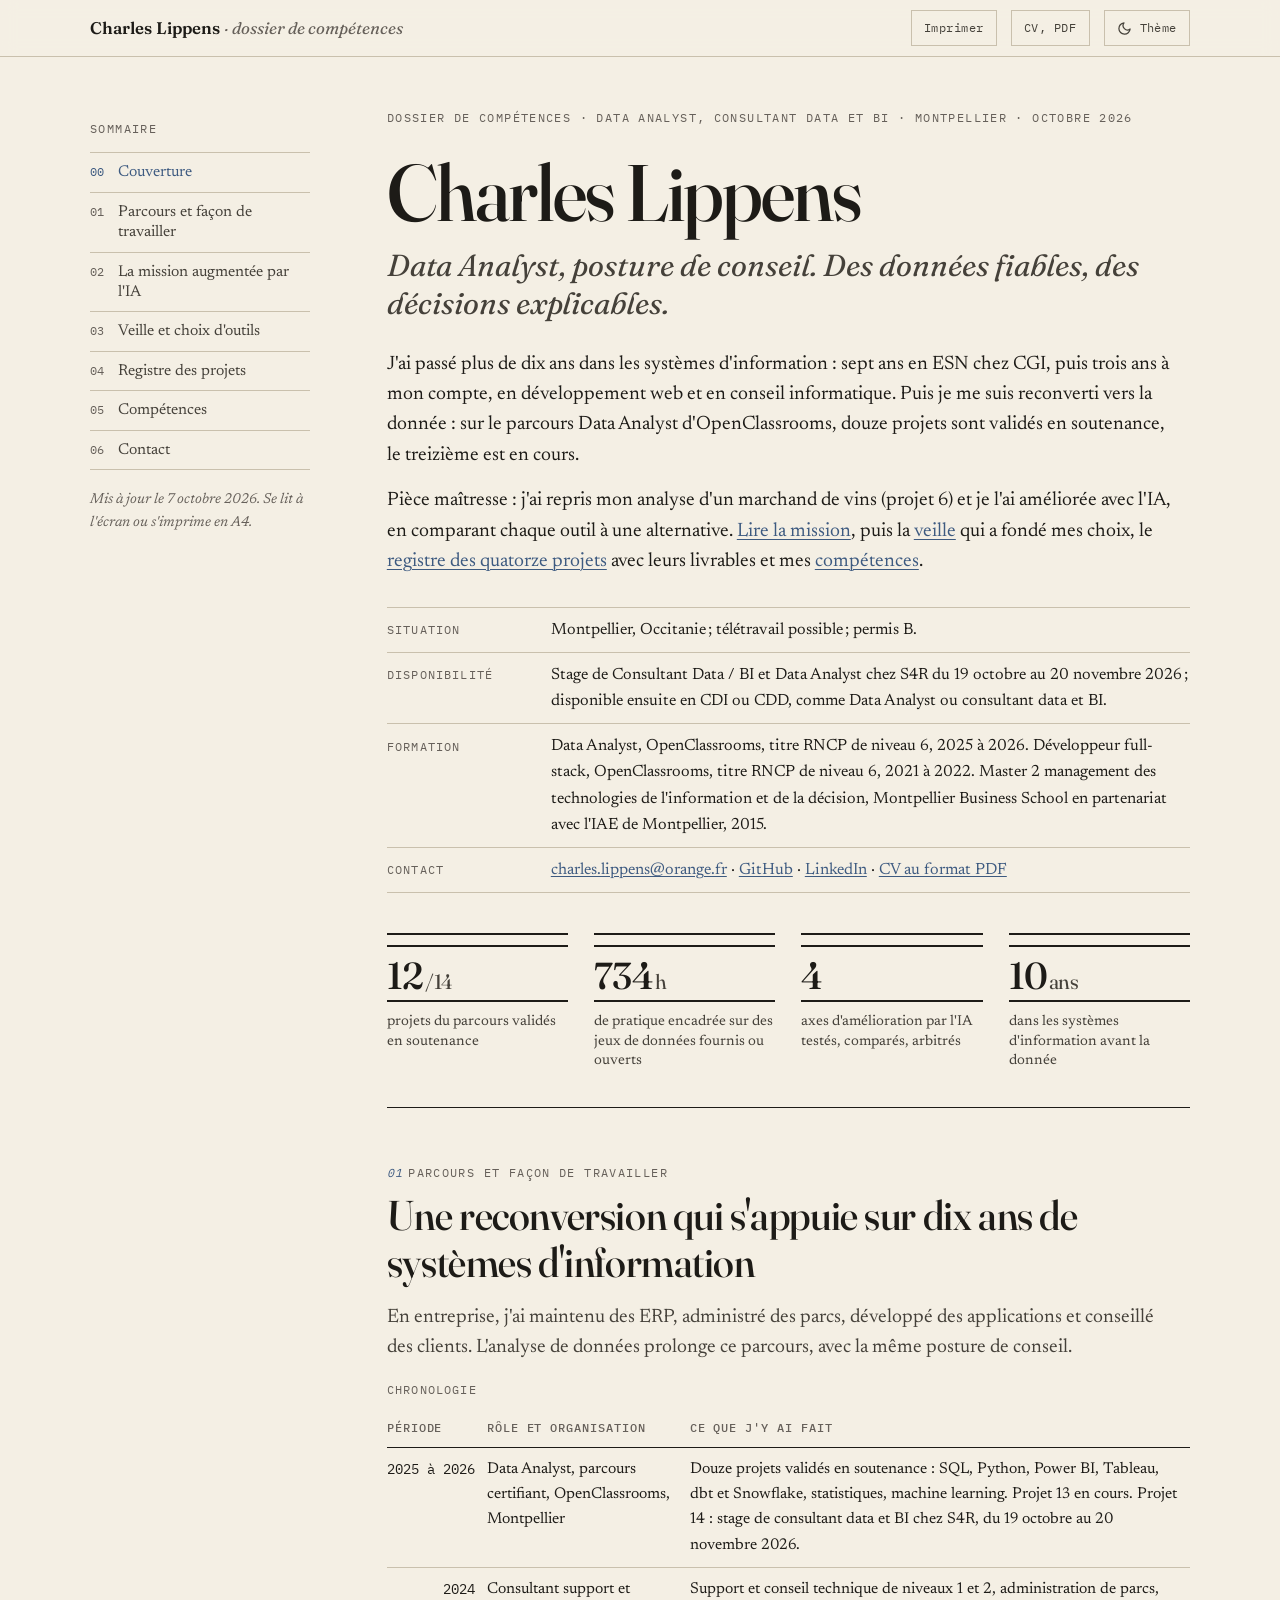
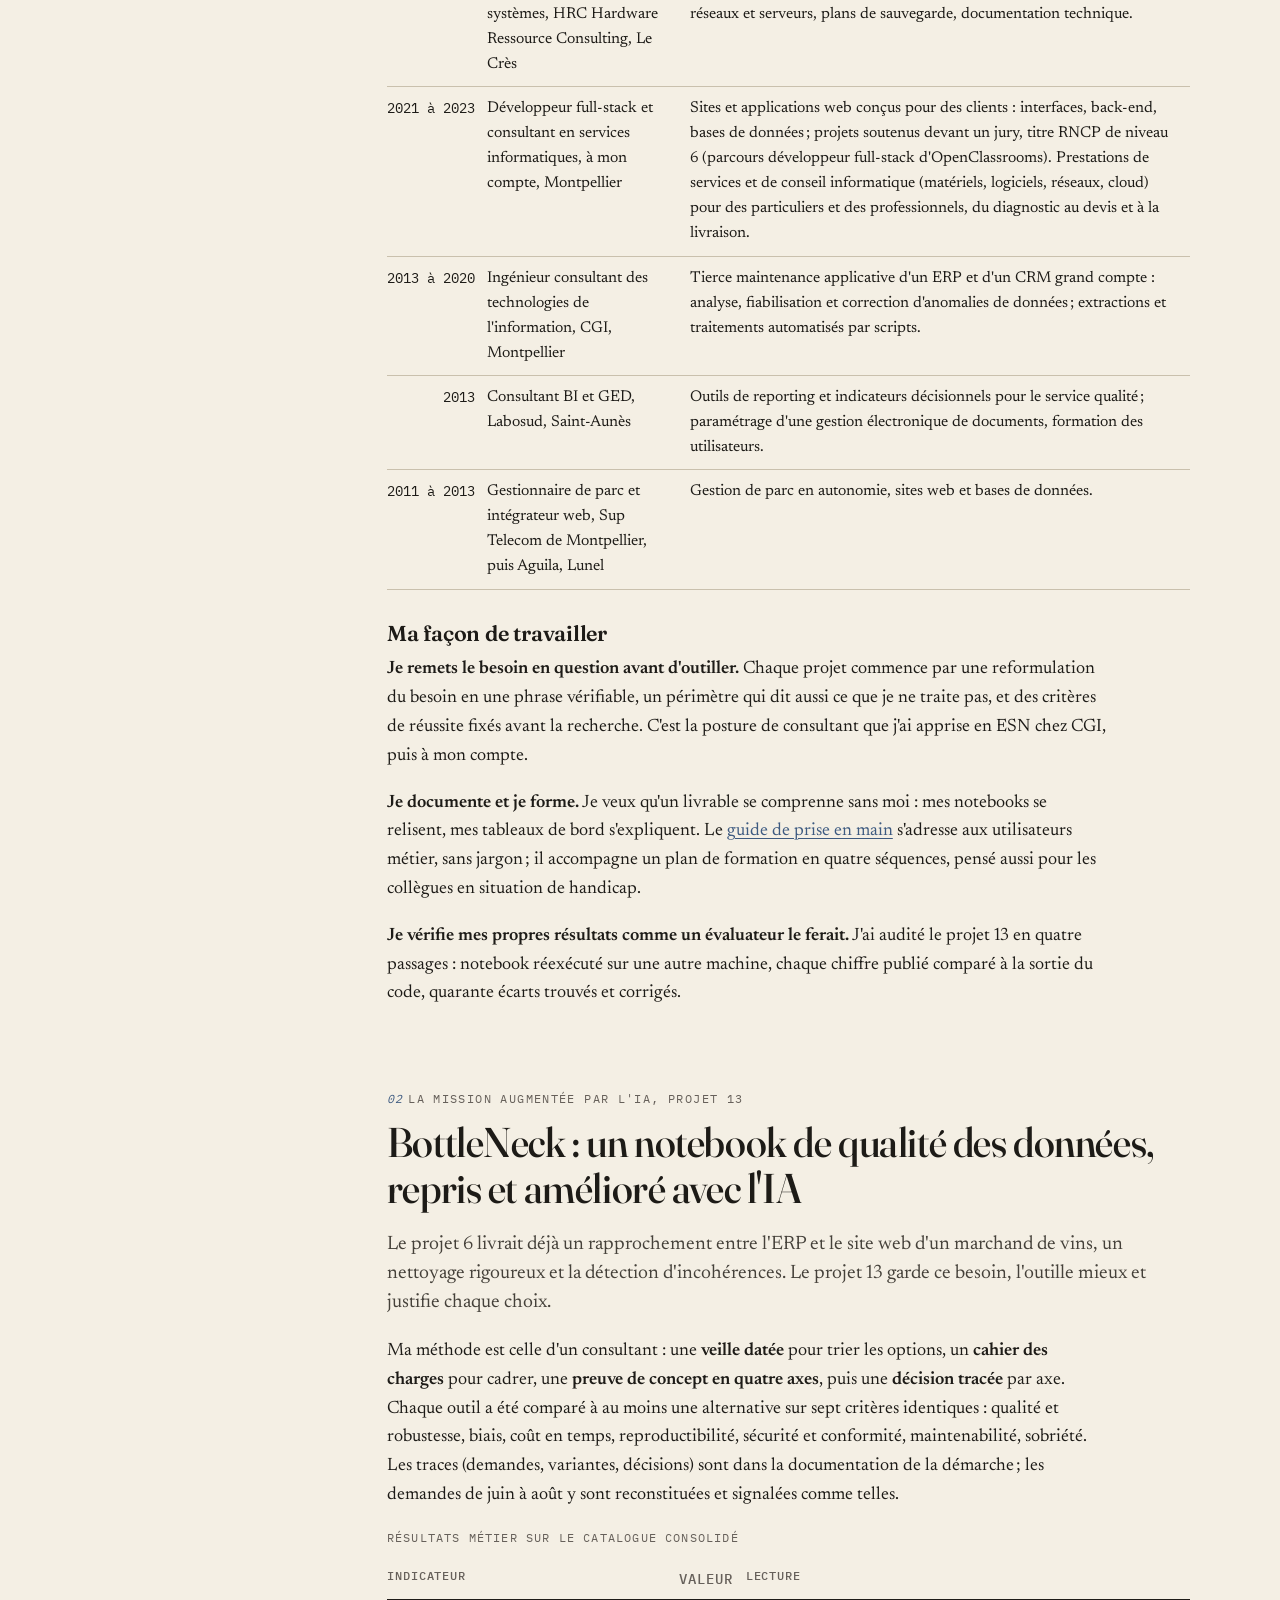
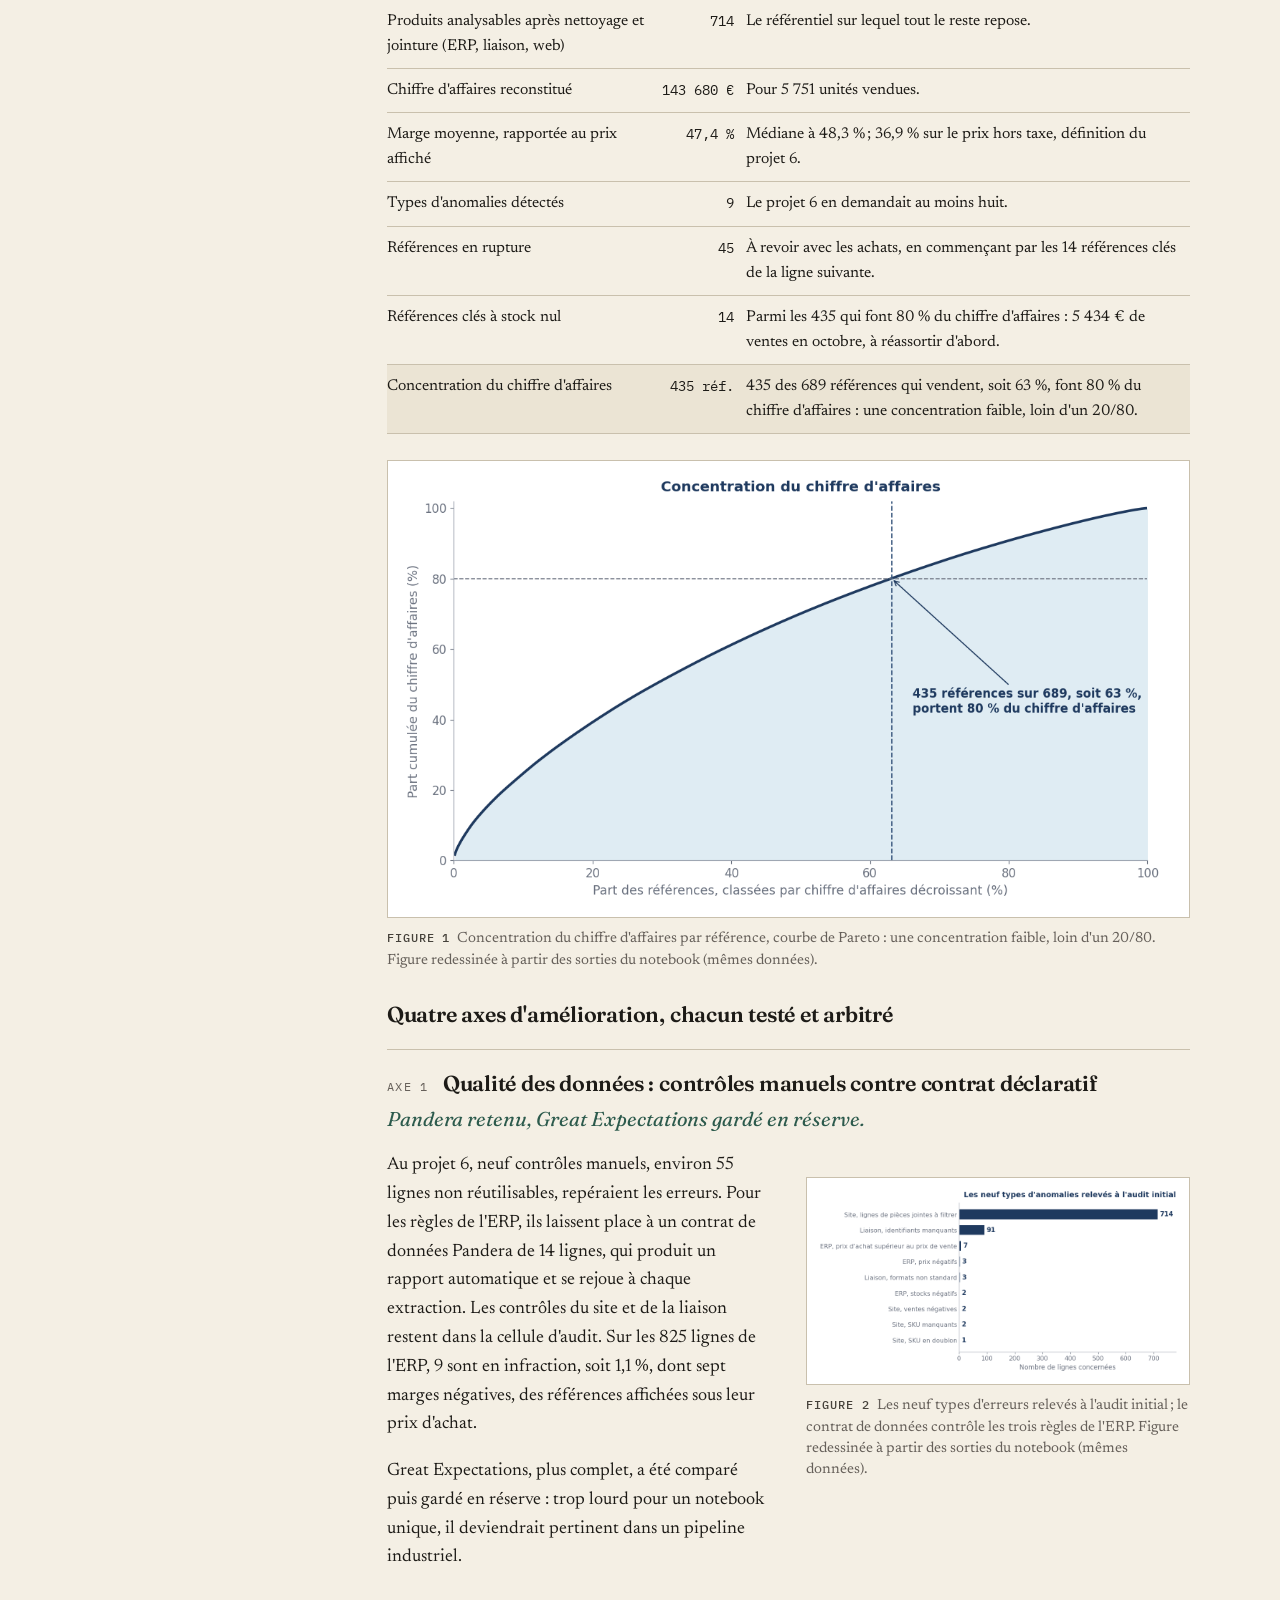
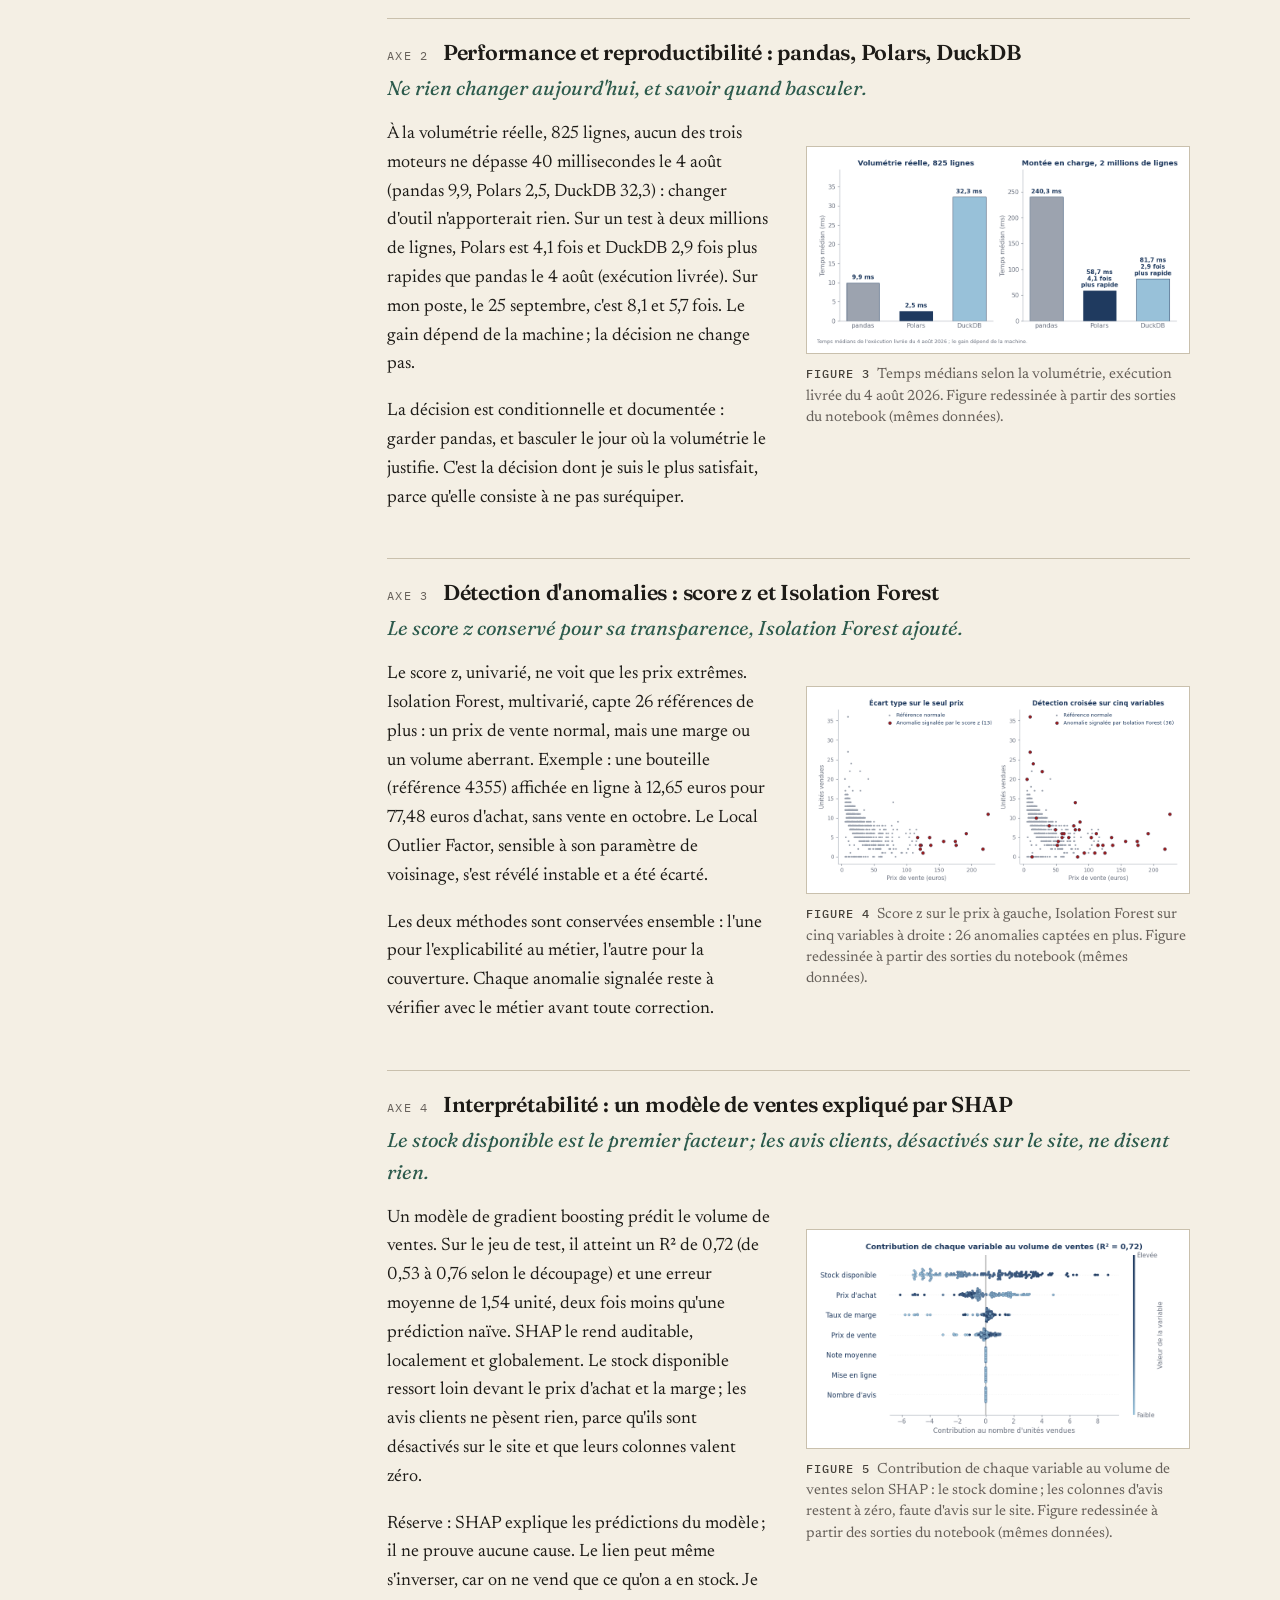
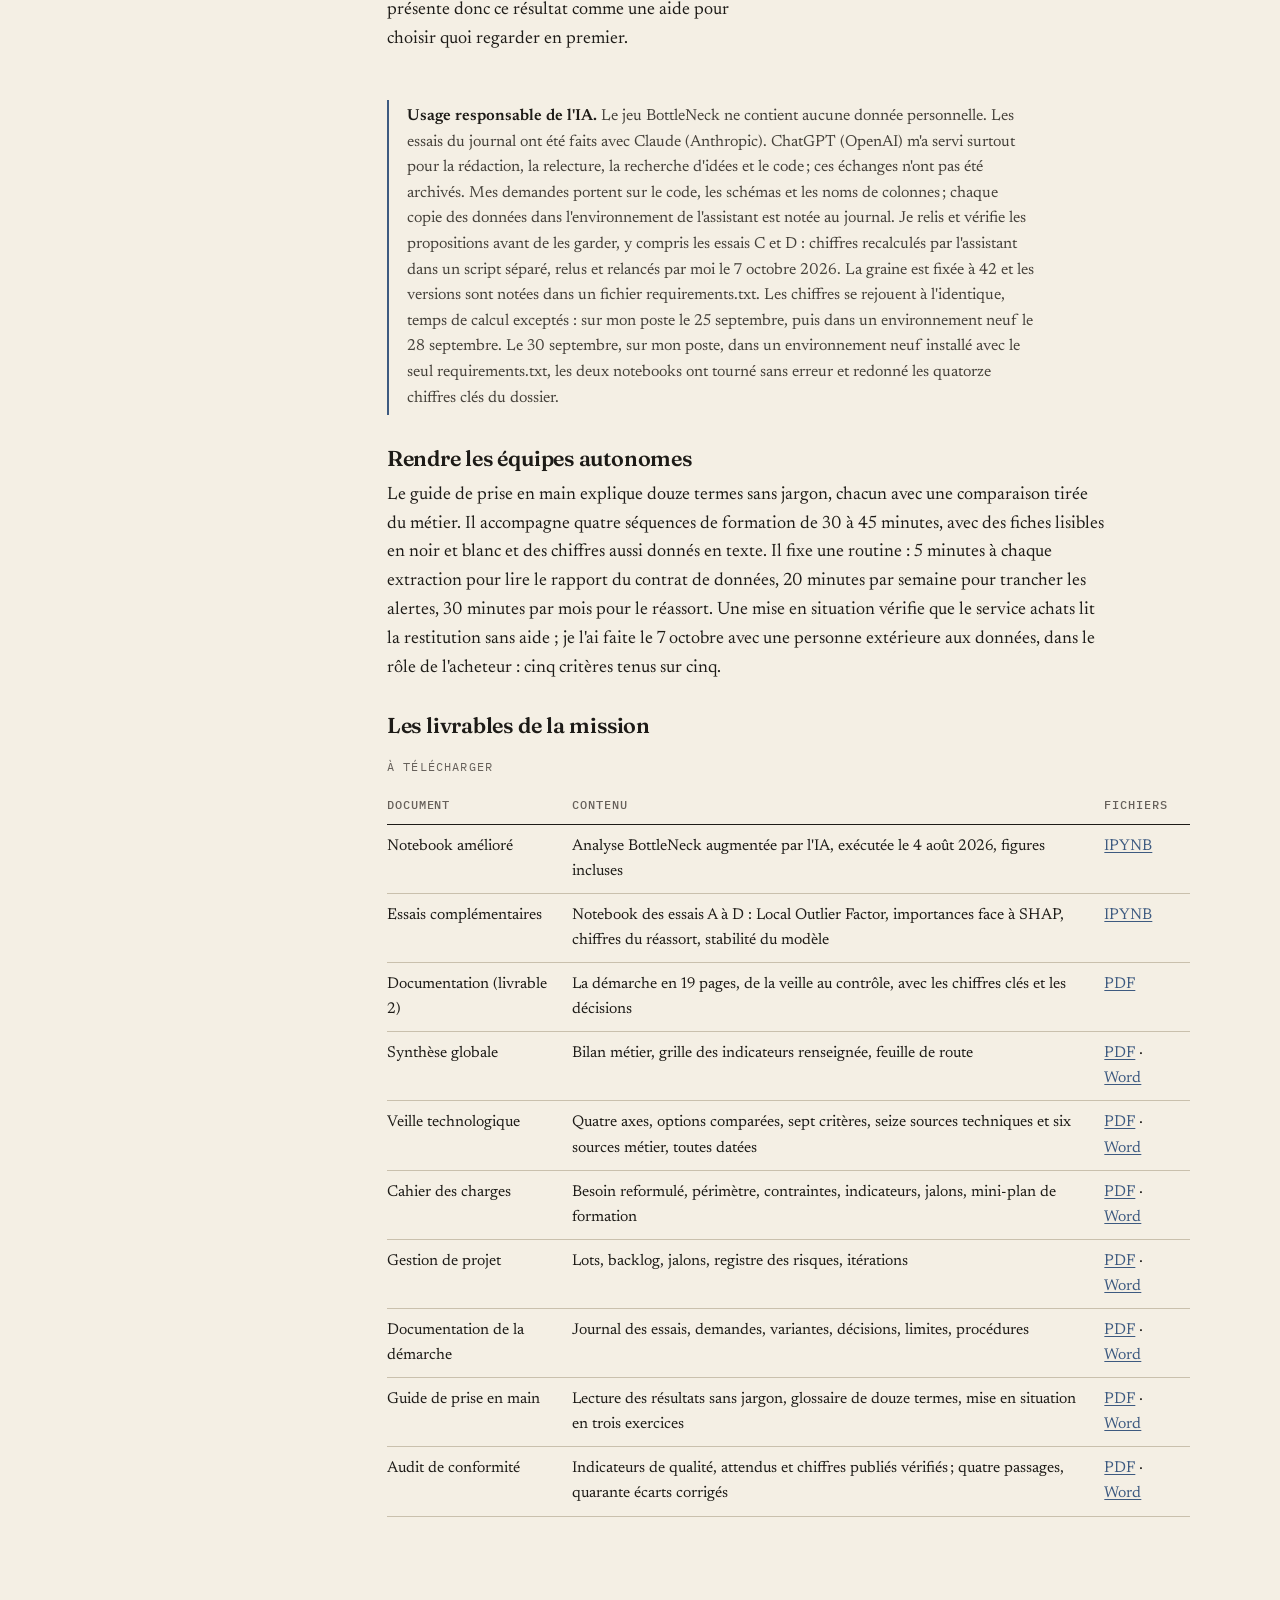
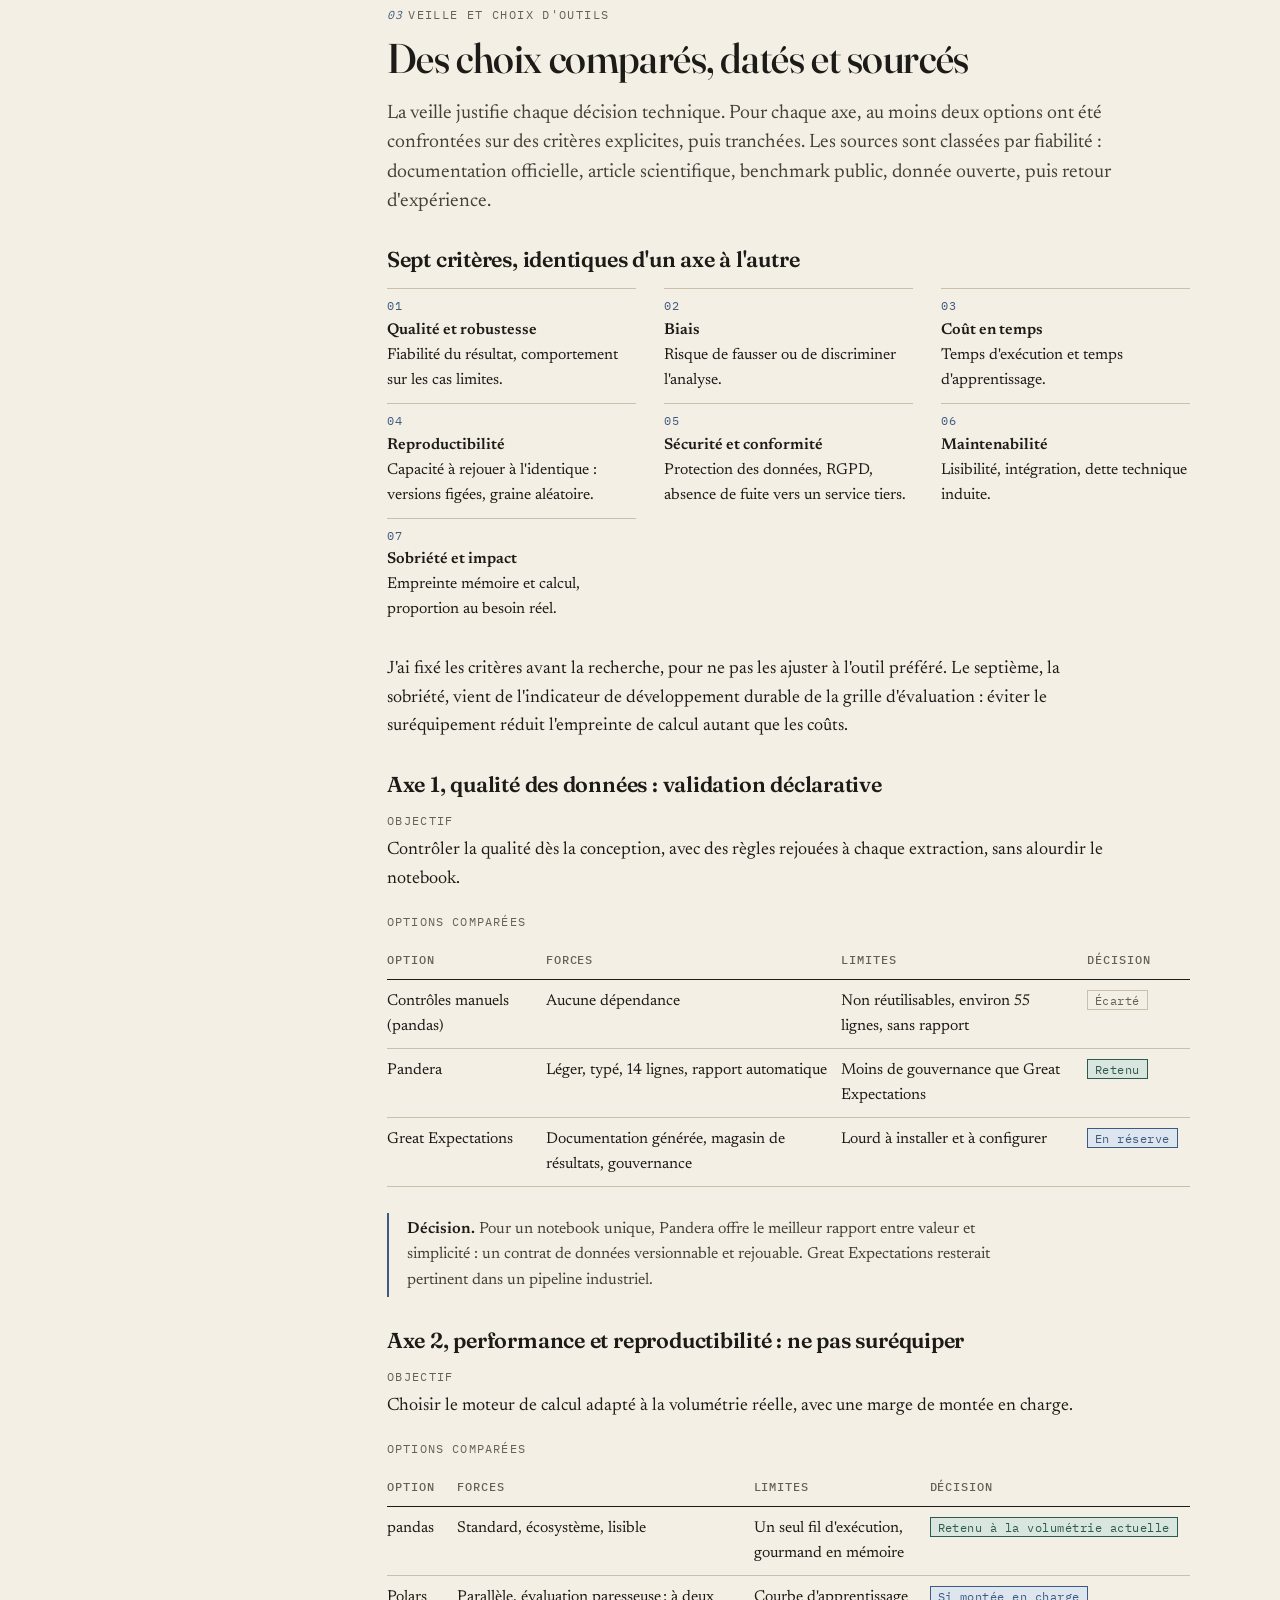
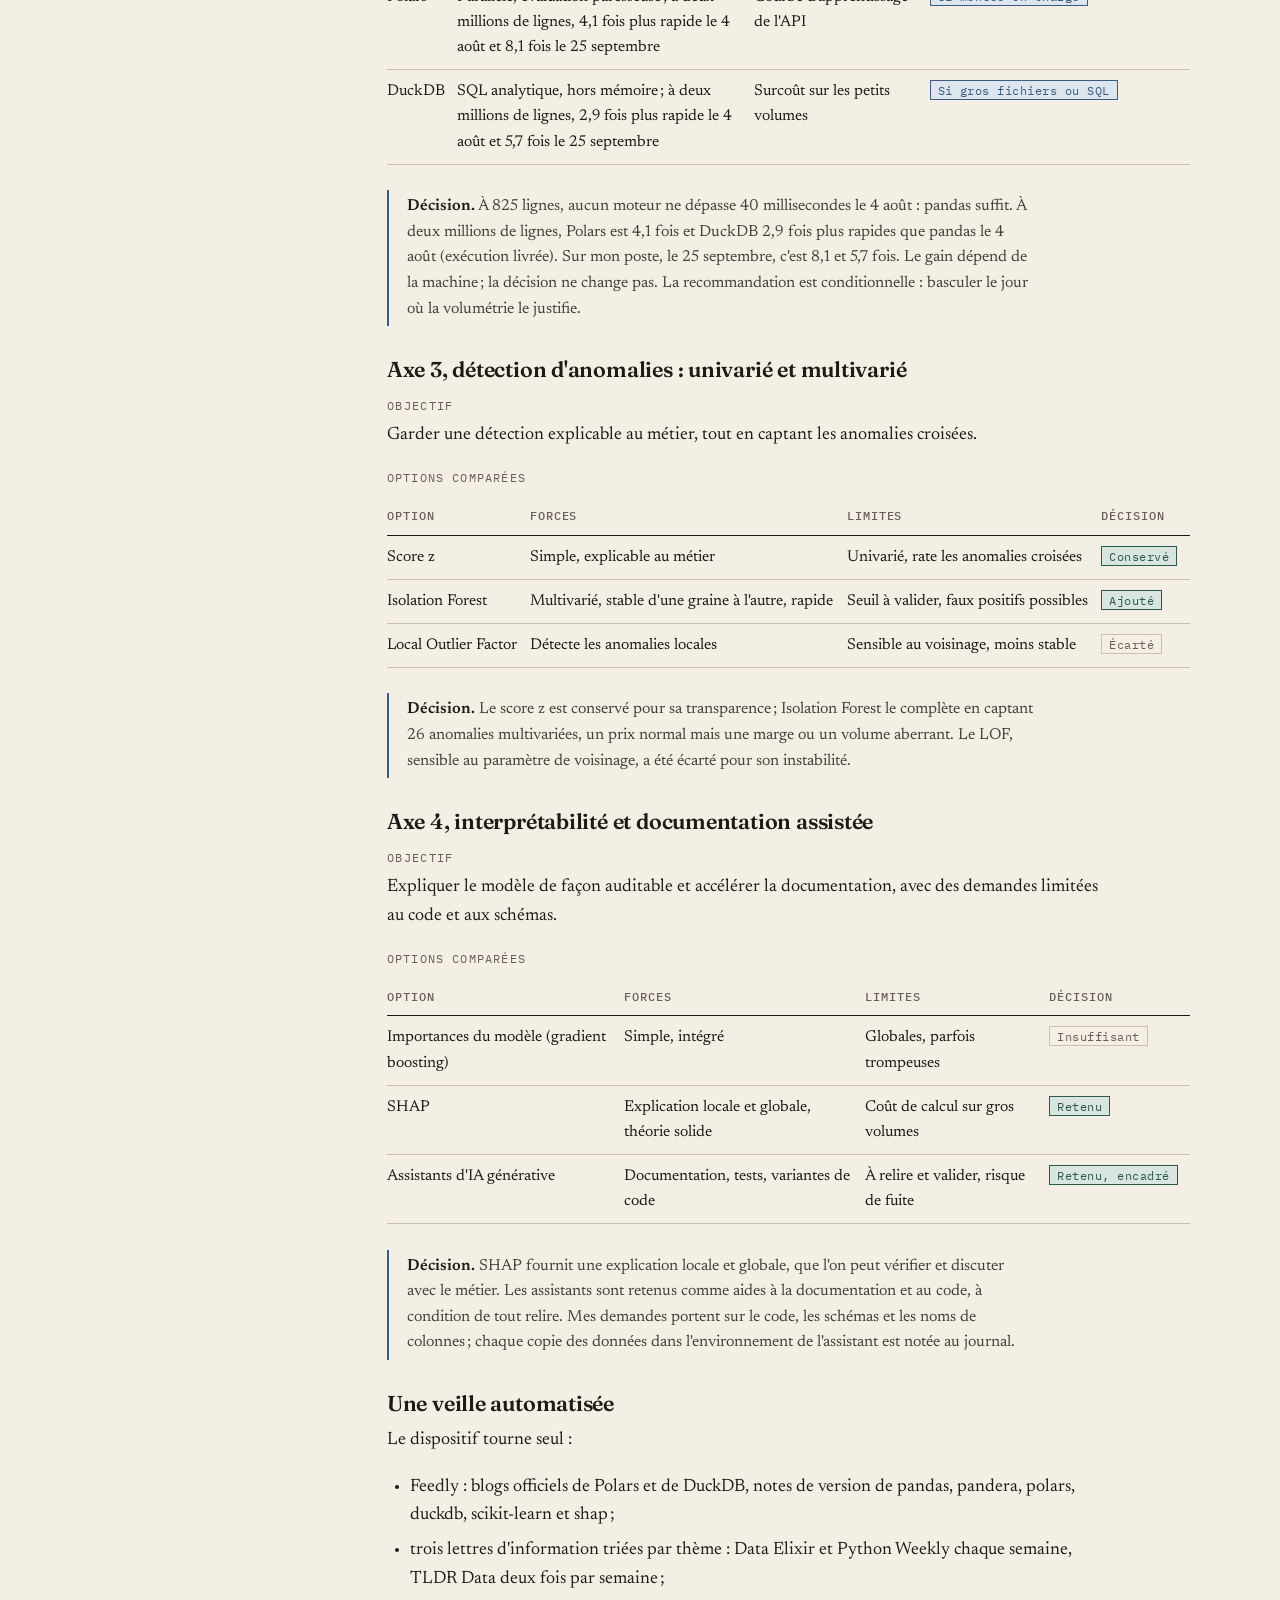
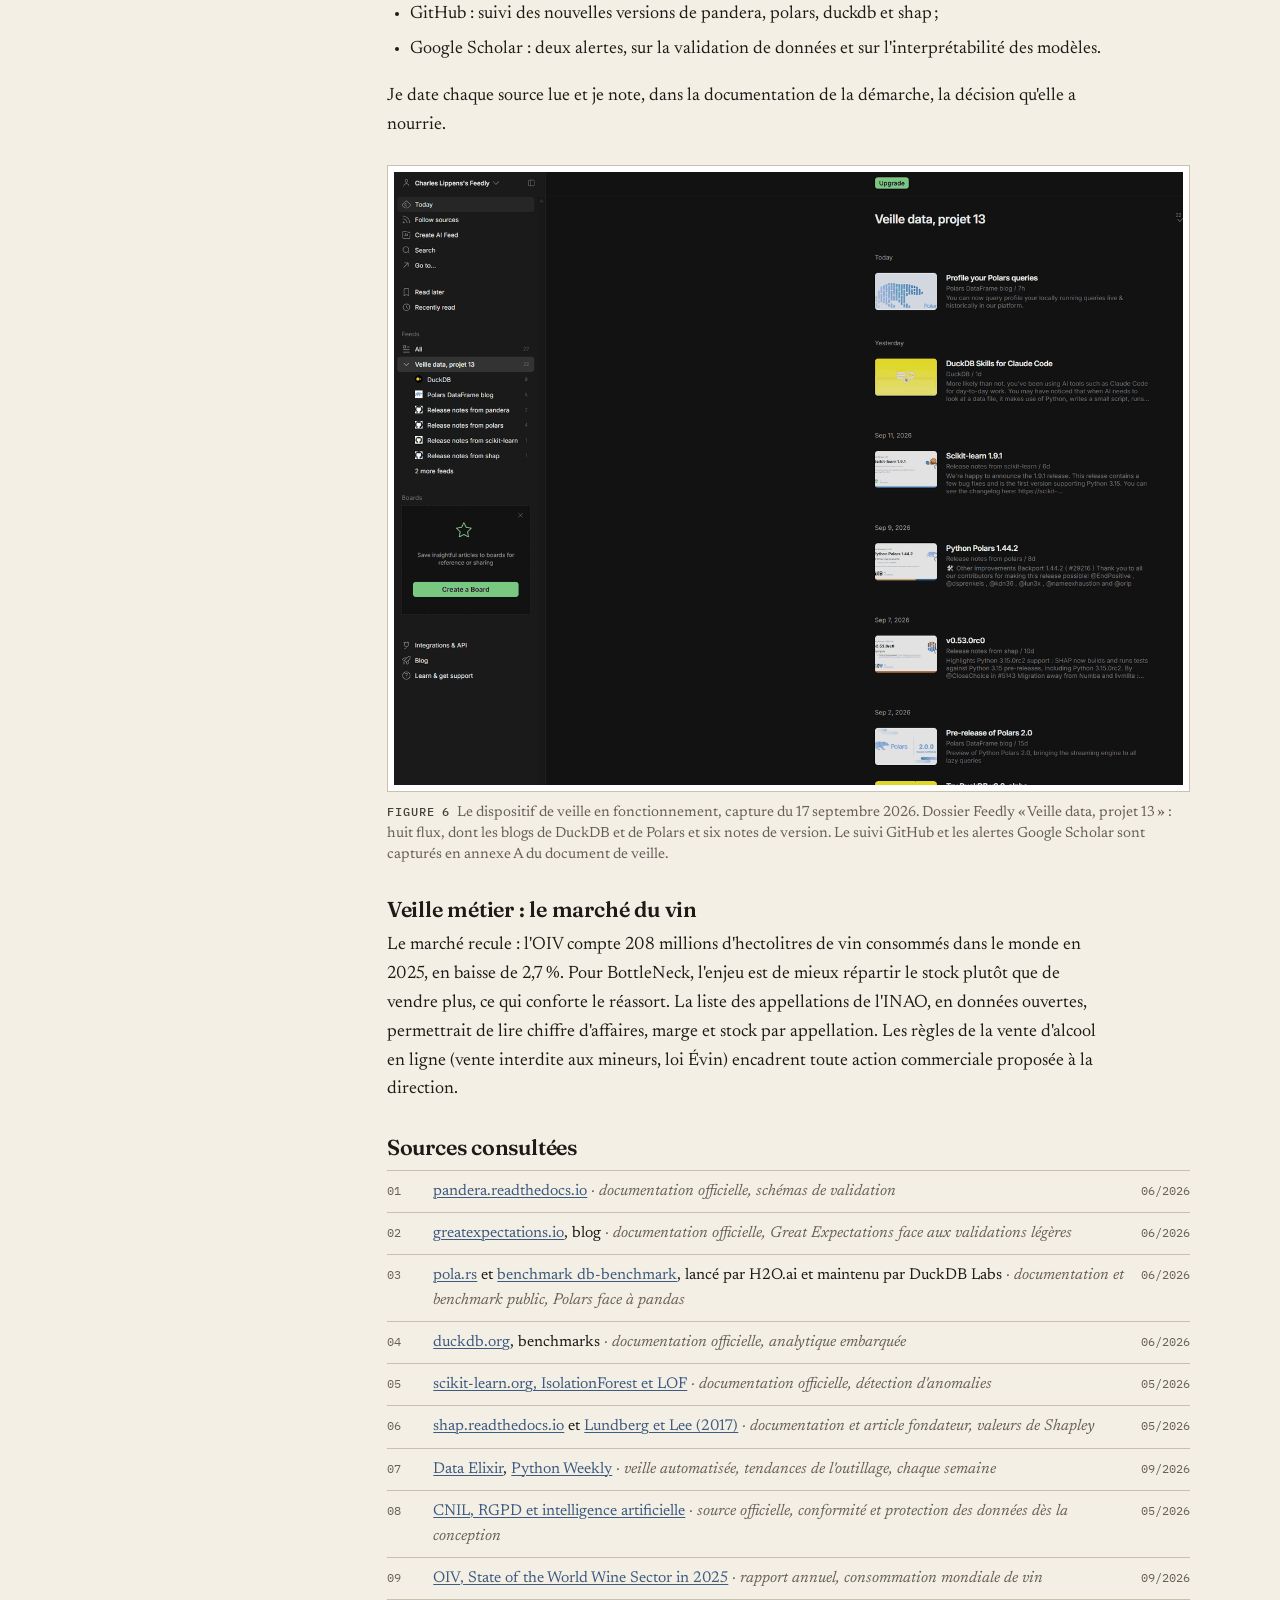
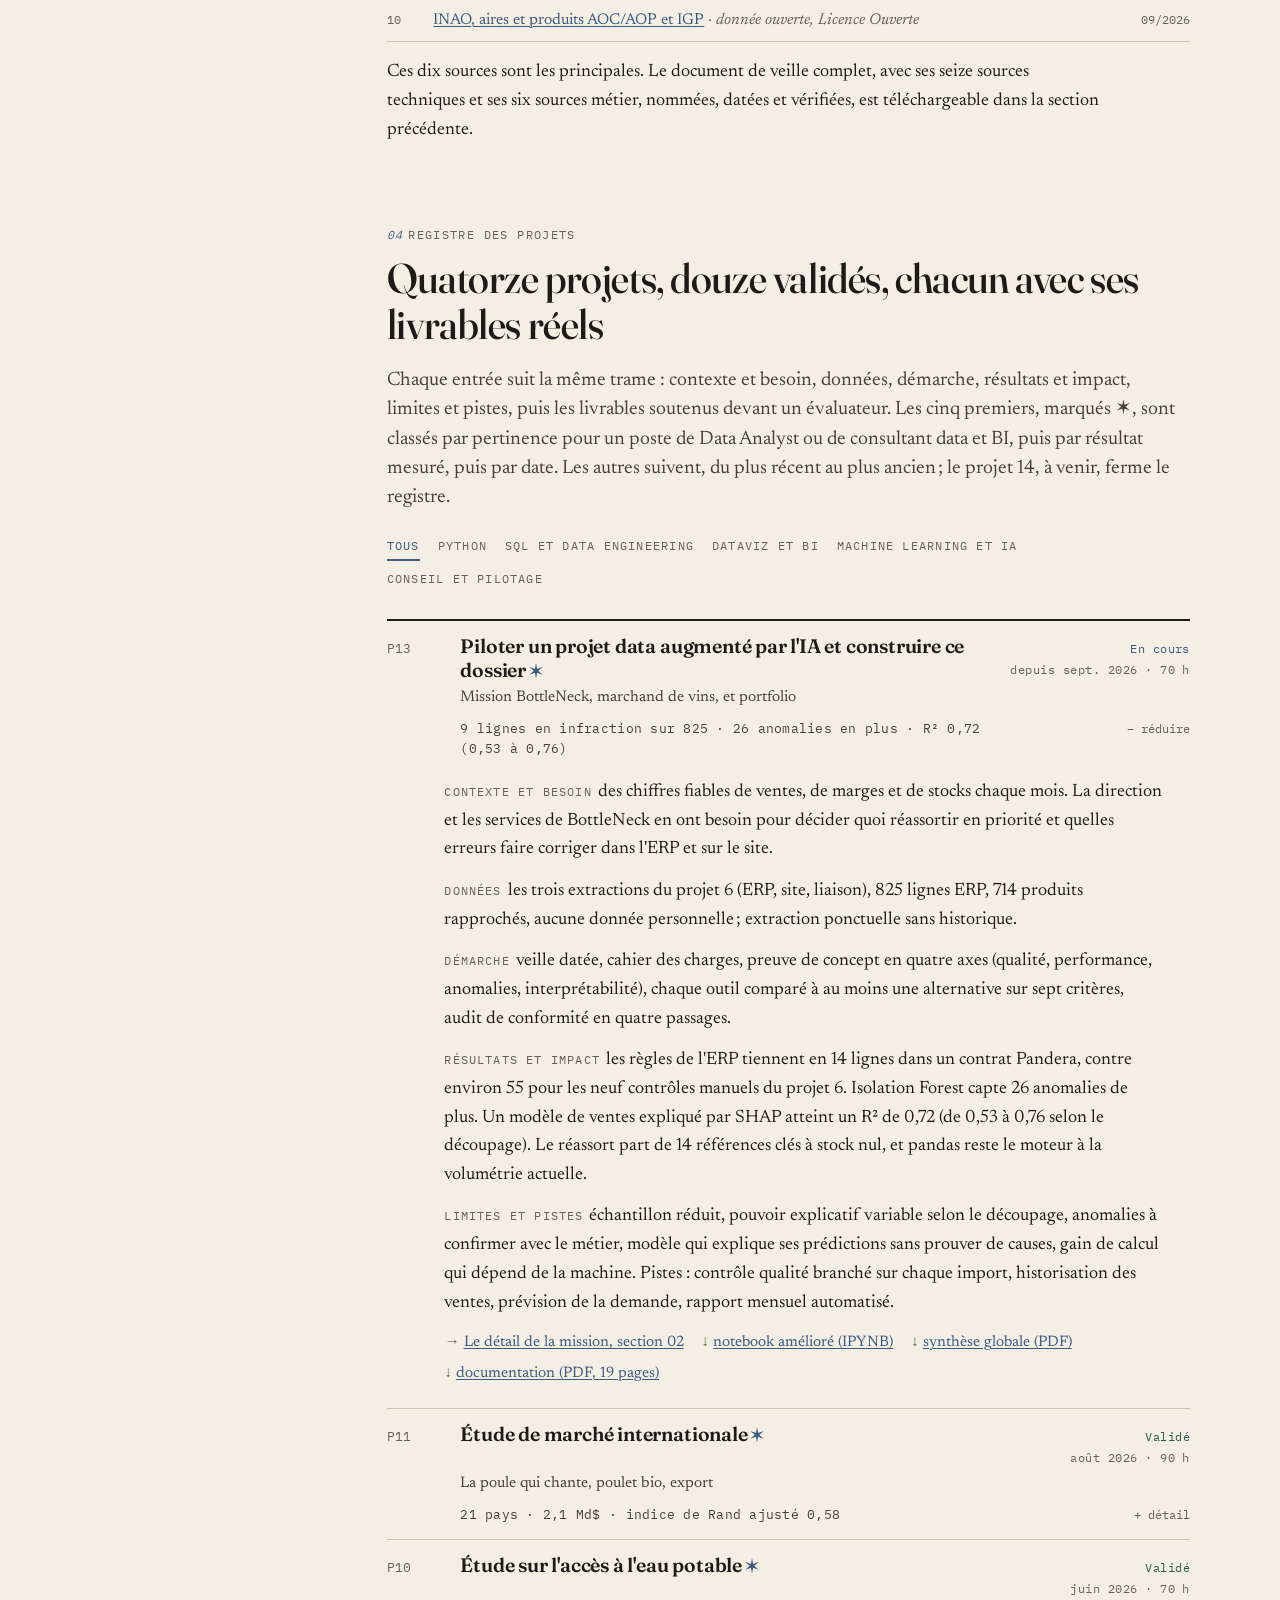
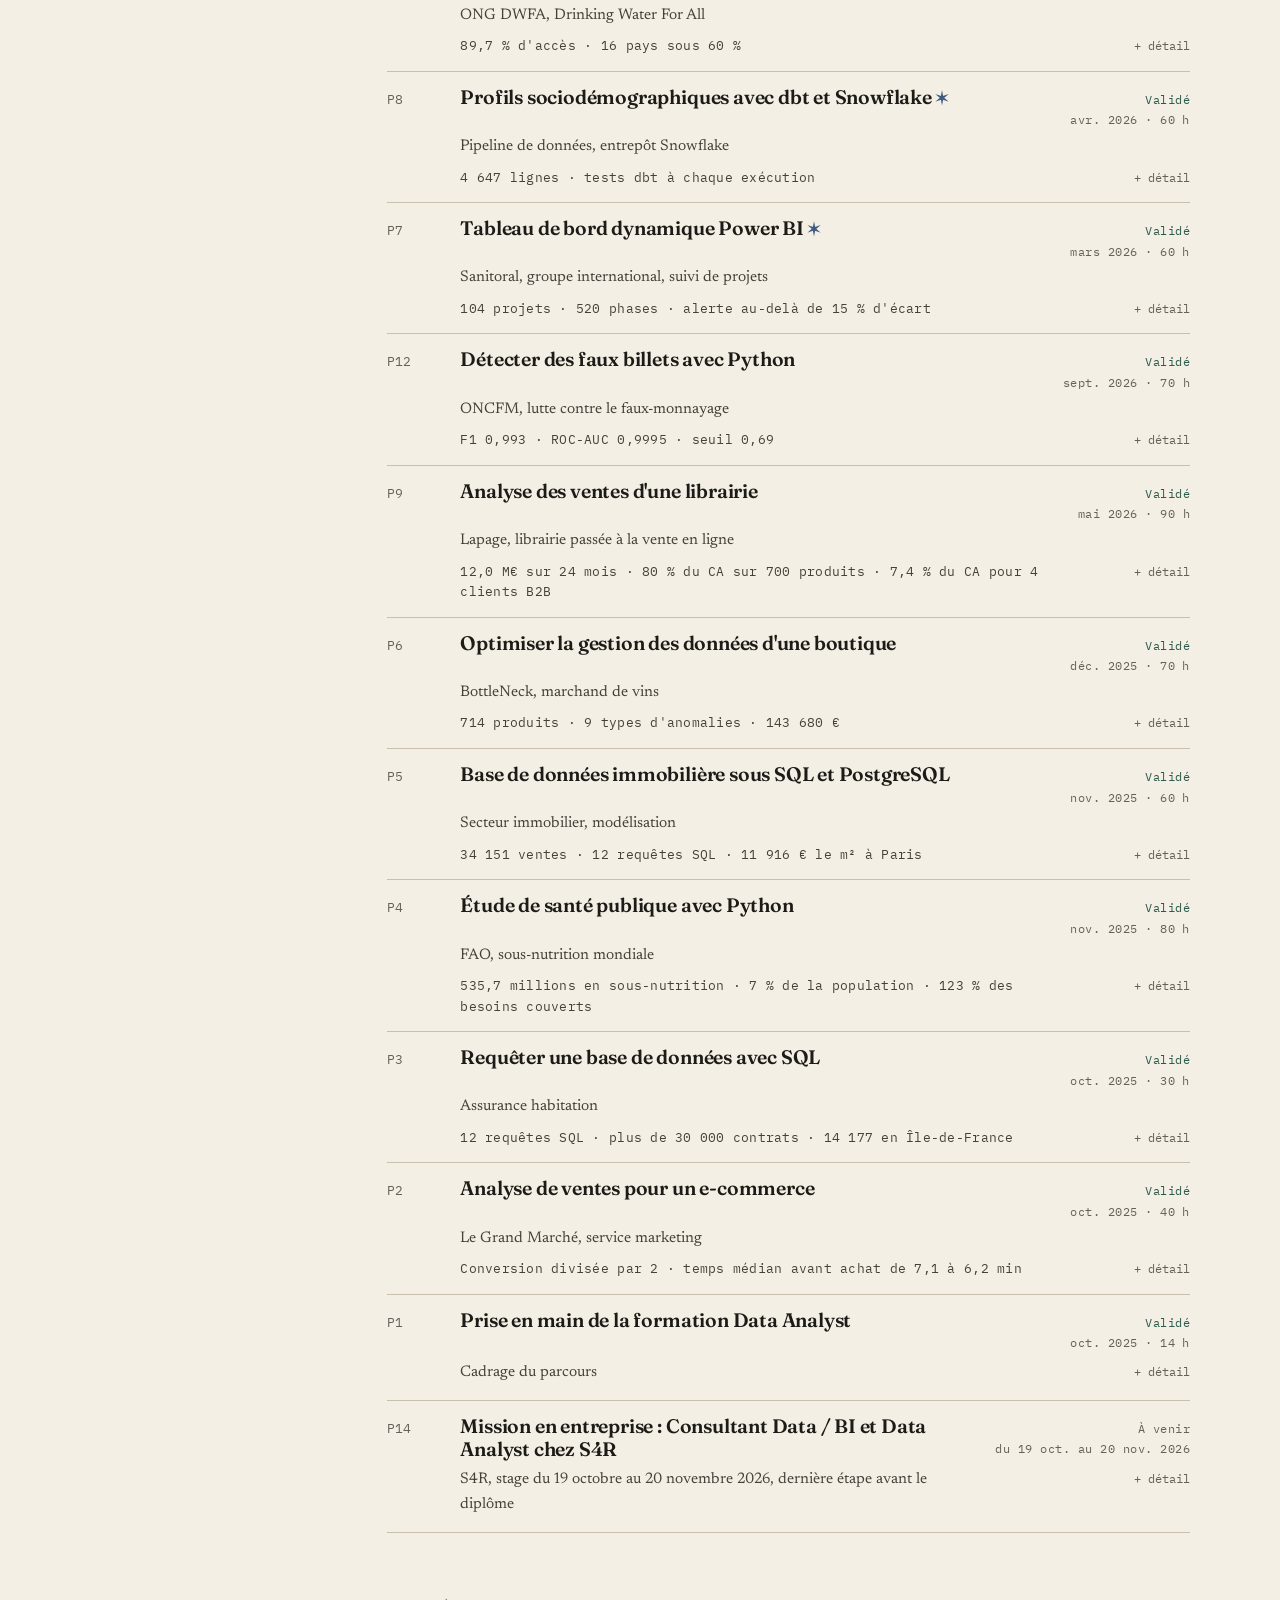
==== commit aa3c6a8b: "Update files" ====
--- a/index.html
+++ b/index.html
@@ -195,7 +195,7 @@
         </div>
       </div>
 
-      <div class="note"><strong>Usage responsable de l'IA.</strong> Le jeu BottleNeck ne contient aucune donnée personnelle. Claude (Anthropic) écrit et exécute le code dans le dossier du projet ; les essais du journal ont été faits avec lui. ChatGPT (OpenAI) m'a servi surtout pour la rédaction, la relecture, la recherche d'idées et le code ; ces échanges n'ont pas été archivés. Mes demandes portent sur le code, les schémas et les noms de colonnes ; chaque copie des données dans l'environnement de l'assistant est notée au journal. Je relis et vérifie les propositions avant de les garder, y compris les essais C et D : chiffres recalculés par l'assistant dans un script séparé, relus et relancés par moi le 7 octobre 2026. La graine est fixée à 42 et les versions sont notées dans un fichier requirements.txt. Les chiffres se rejouent à l'identique, temps de calcul exceptés : sur mon poste le 25 septembre, puis dans un environnement neuf le 28 septembre. Le 30 septembre, sur mon poste, dans un environnement neuf installé avec le seul requirements.txt, les deux notebooks ont tourné sans erreur et redonné les quatorze chiffres clés du dossier.</div>
+      <div class="note"><strong>Usage responsable de l'IA.</strong> Le jeu BottleNeck ne contient aucune donnée personnelle. Les essais du journal ont été faits avec Claude (Anthropic). ChatGPT (OpenAI) m'a servi surtout pour la rédaction, la relecture, la recherche d'idées et le code ; ces échanges n'ont pas été archivés. Mes demandes portent sur le code, les schémas et les noms de colonnes ; chaque copie des données dans l'environnement de l'assistant est notée au journal. Je relis et vérifie les propositions avant de les garder, y compris les essais C et D : chiffres recalculés par l'assistant dans un script séparé, relus et relancés par moi le 7 octobre 2026. La graine est fixée à 42 et les versions sont notées dans un fichier requirements.txt. Les chiffres se rejouent à l'identique, temps de calcul exceptés : sur mon poste le 25 septembre, puis dans un environnement neuf le 28 septembre. Le 30 septembre, sur mon poste, dans un environnement neuf installé avec le seul requirements.txt, les deux notebooks ont tourné sans erreur et redonné les quatorze chiffres clés du dossier.</div>
 
       <h3>Rendre les équipes autonomes</h3>
       <p class="texte">Le guide de prise en main explique douze termes sans jargon, chacun avec une comparaison tirée du métier. Il accompagne quatre séquences de formation de 30 à 45 minutes, avec des fiches lisibles en noir et blanc et des chiffres aussi donnés en texte. Il fixe une routine : 5 minutes à chaque extraction pour lire le rapport du contrat de données, 20 minutes par semaine pour trancher les alertes, 30 minutes par mois pour le réassort. Une mise en situation vérifie que le service achats lit la restitution sans aide ; je l'ai faite le 7 octobre avec une personne extérieure aux données, dans le rôle de l'acheteur : cinq critères tenus sur cinq.</p>
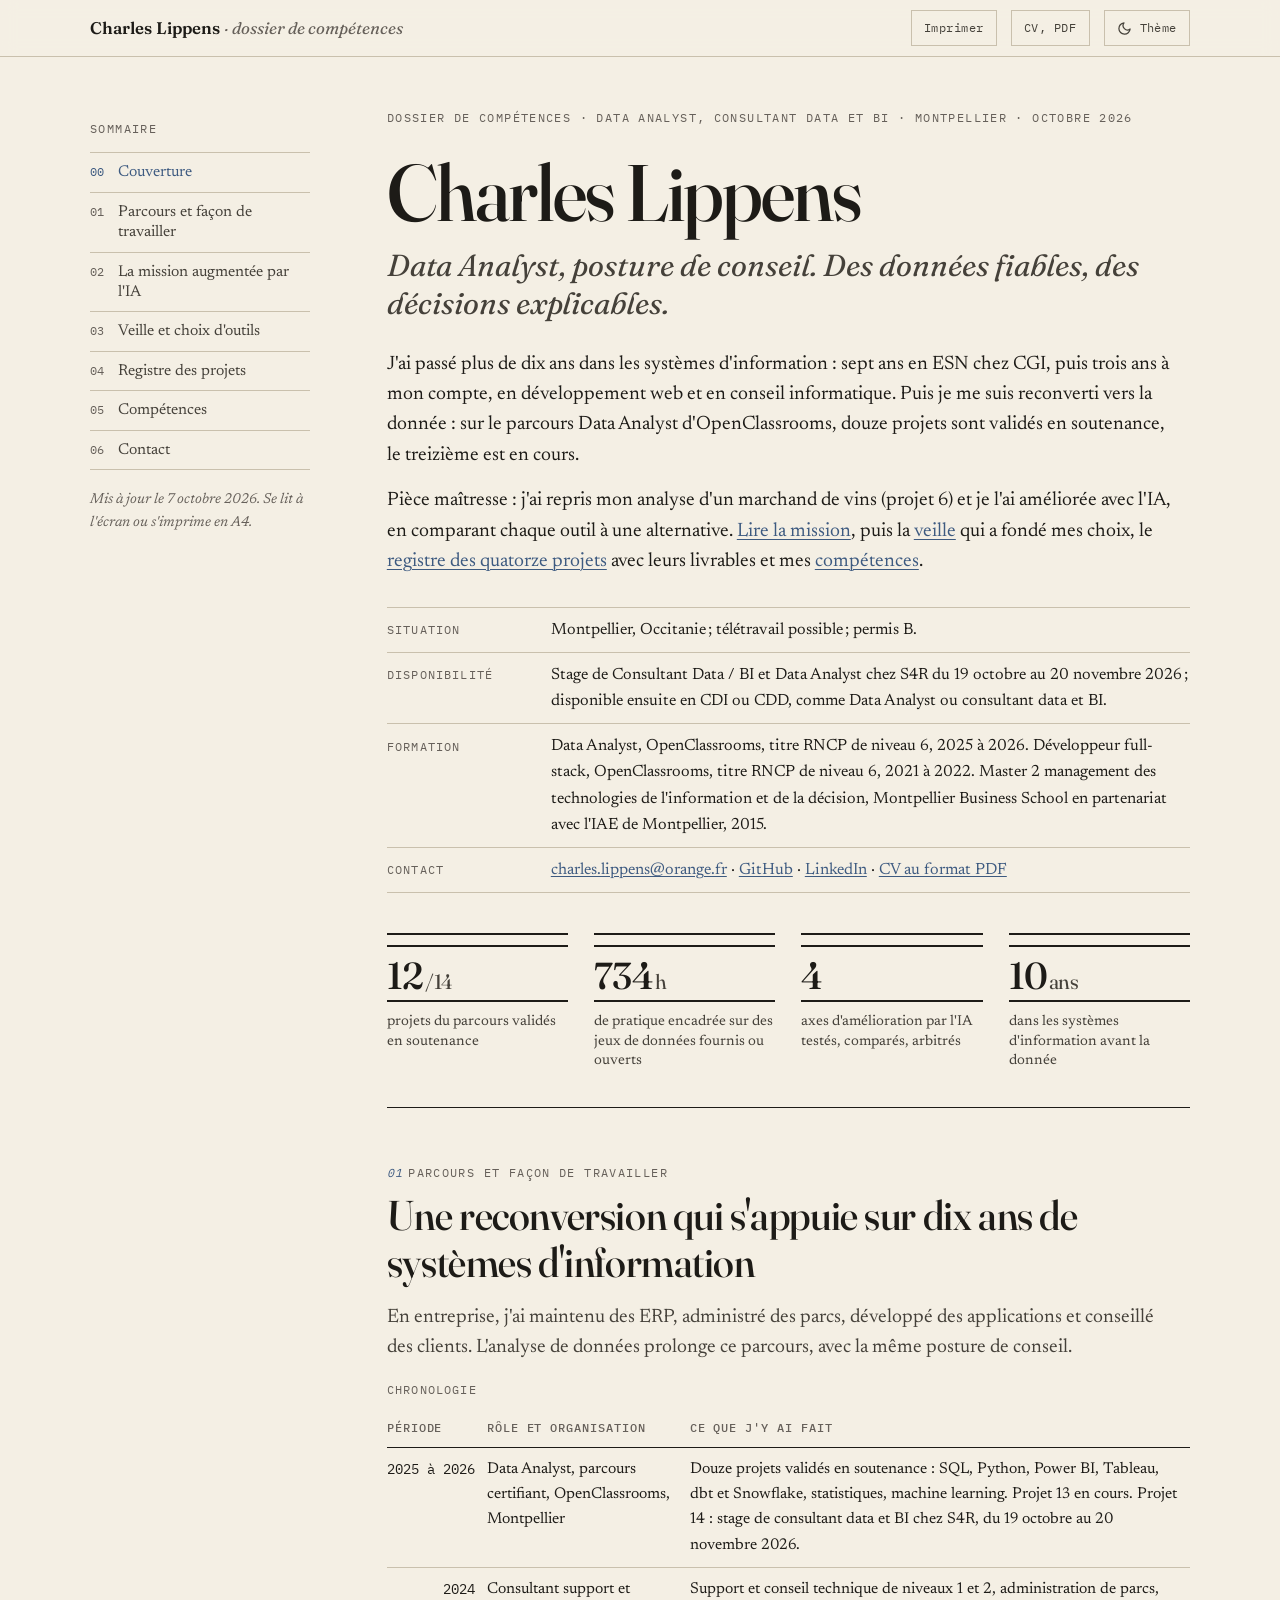
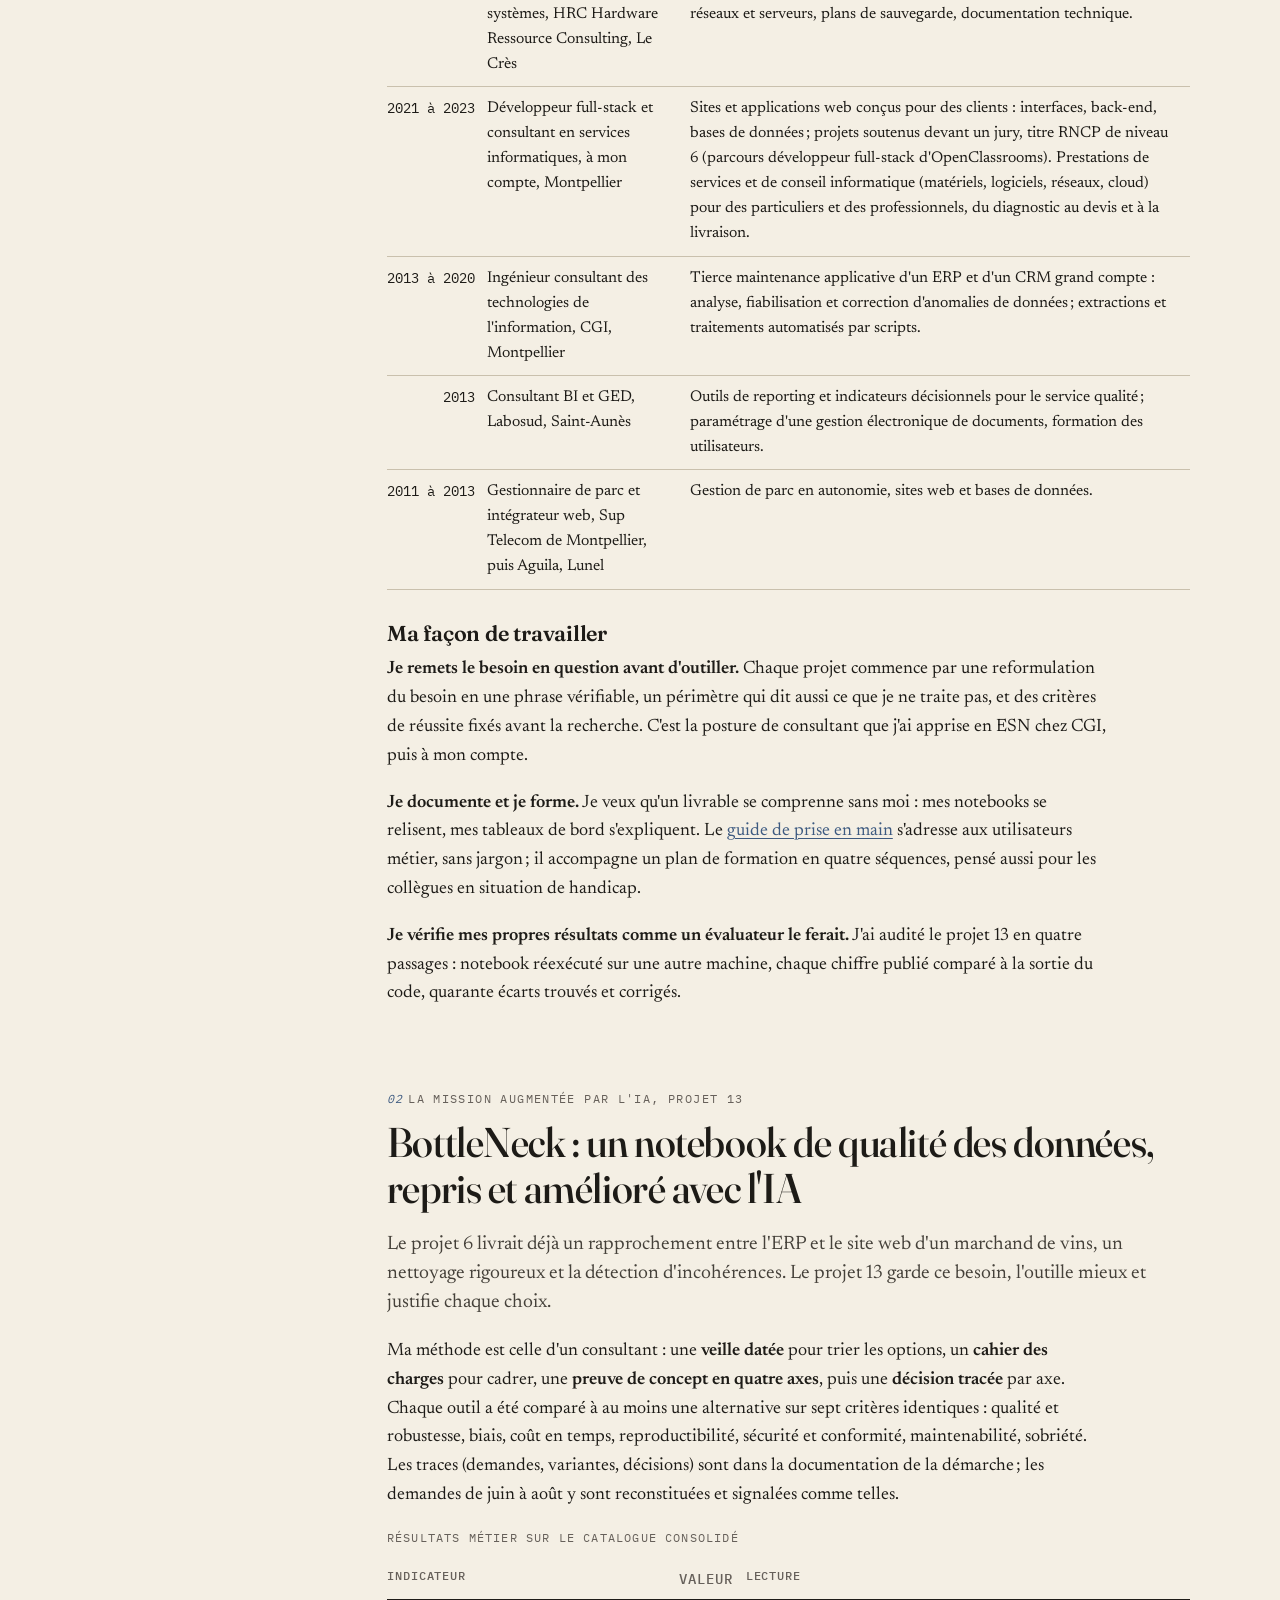
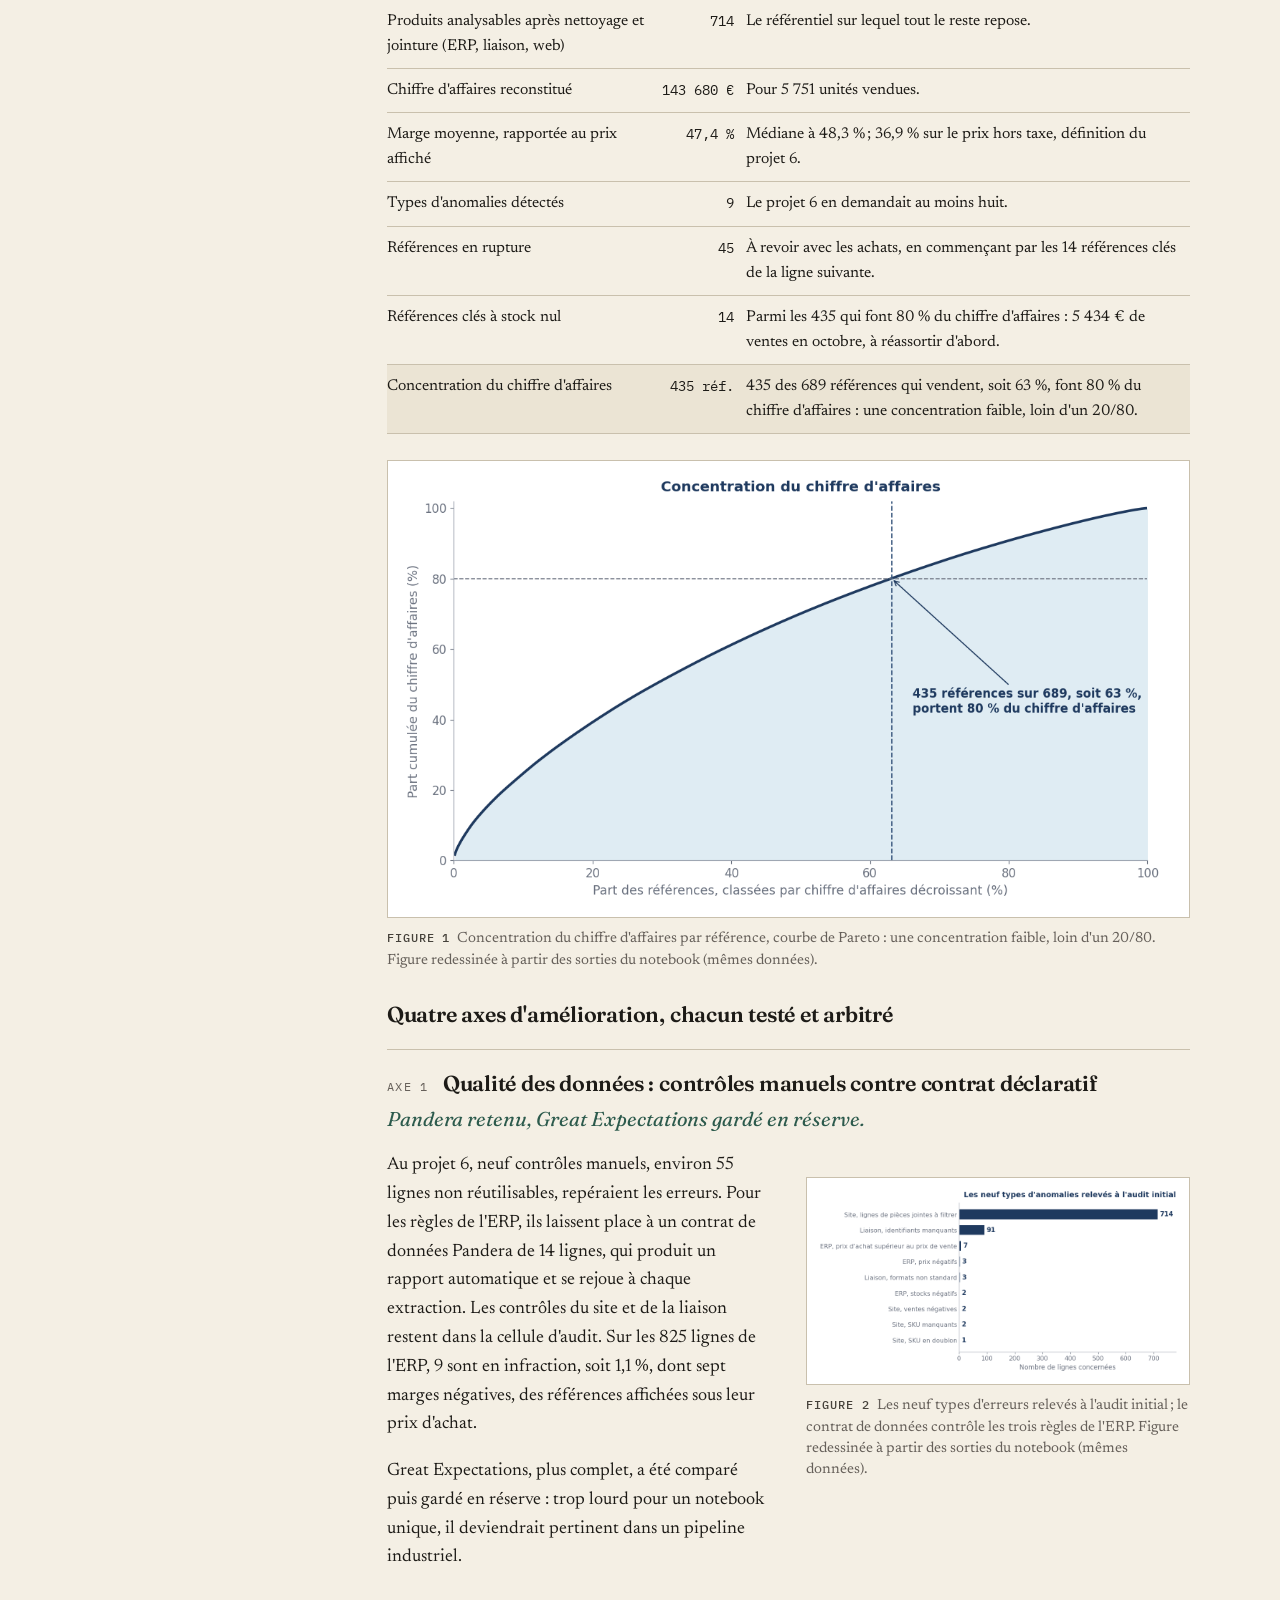
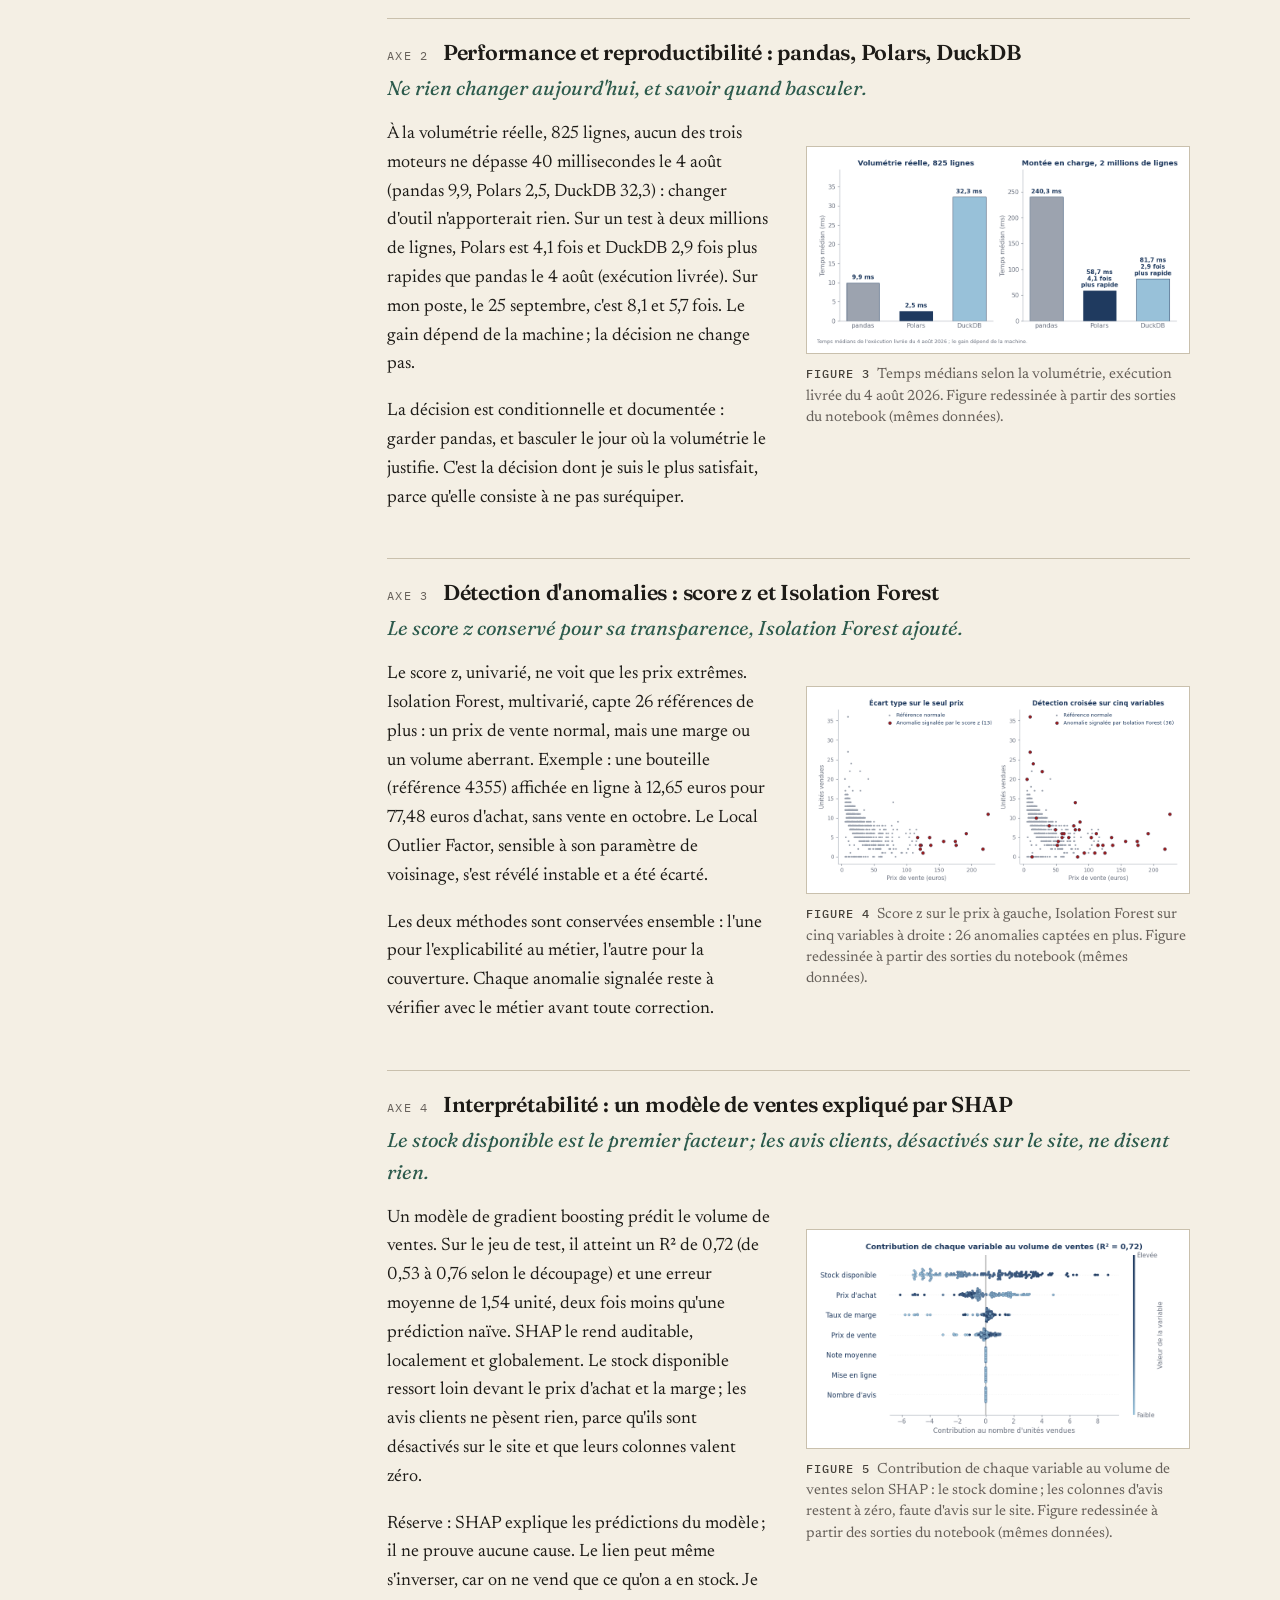
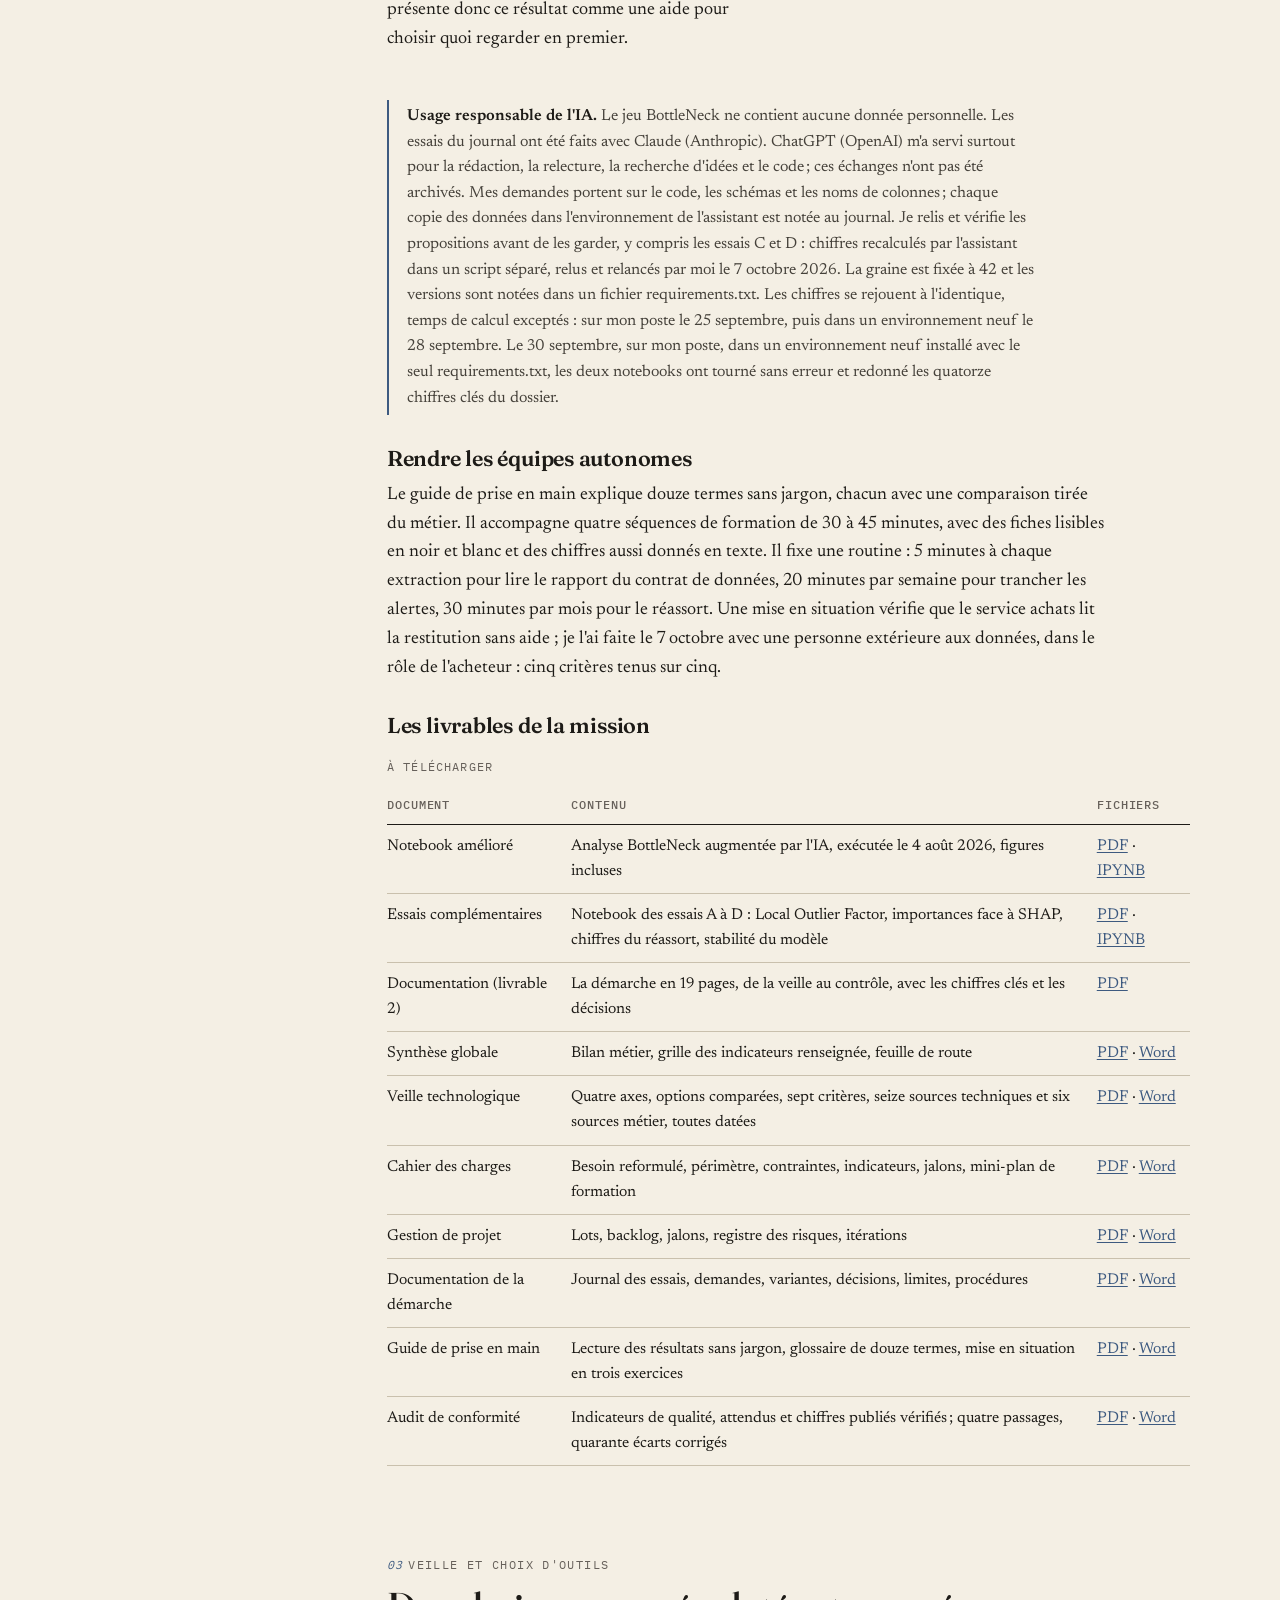
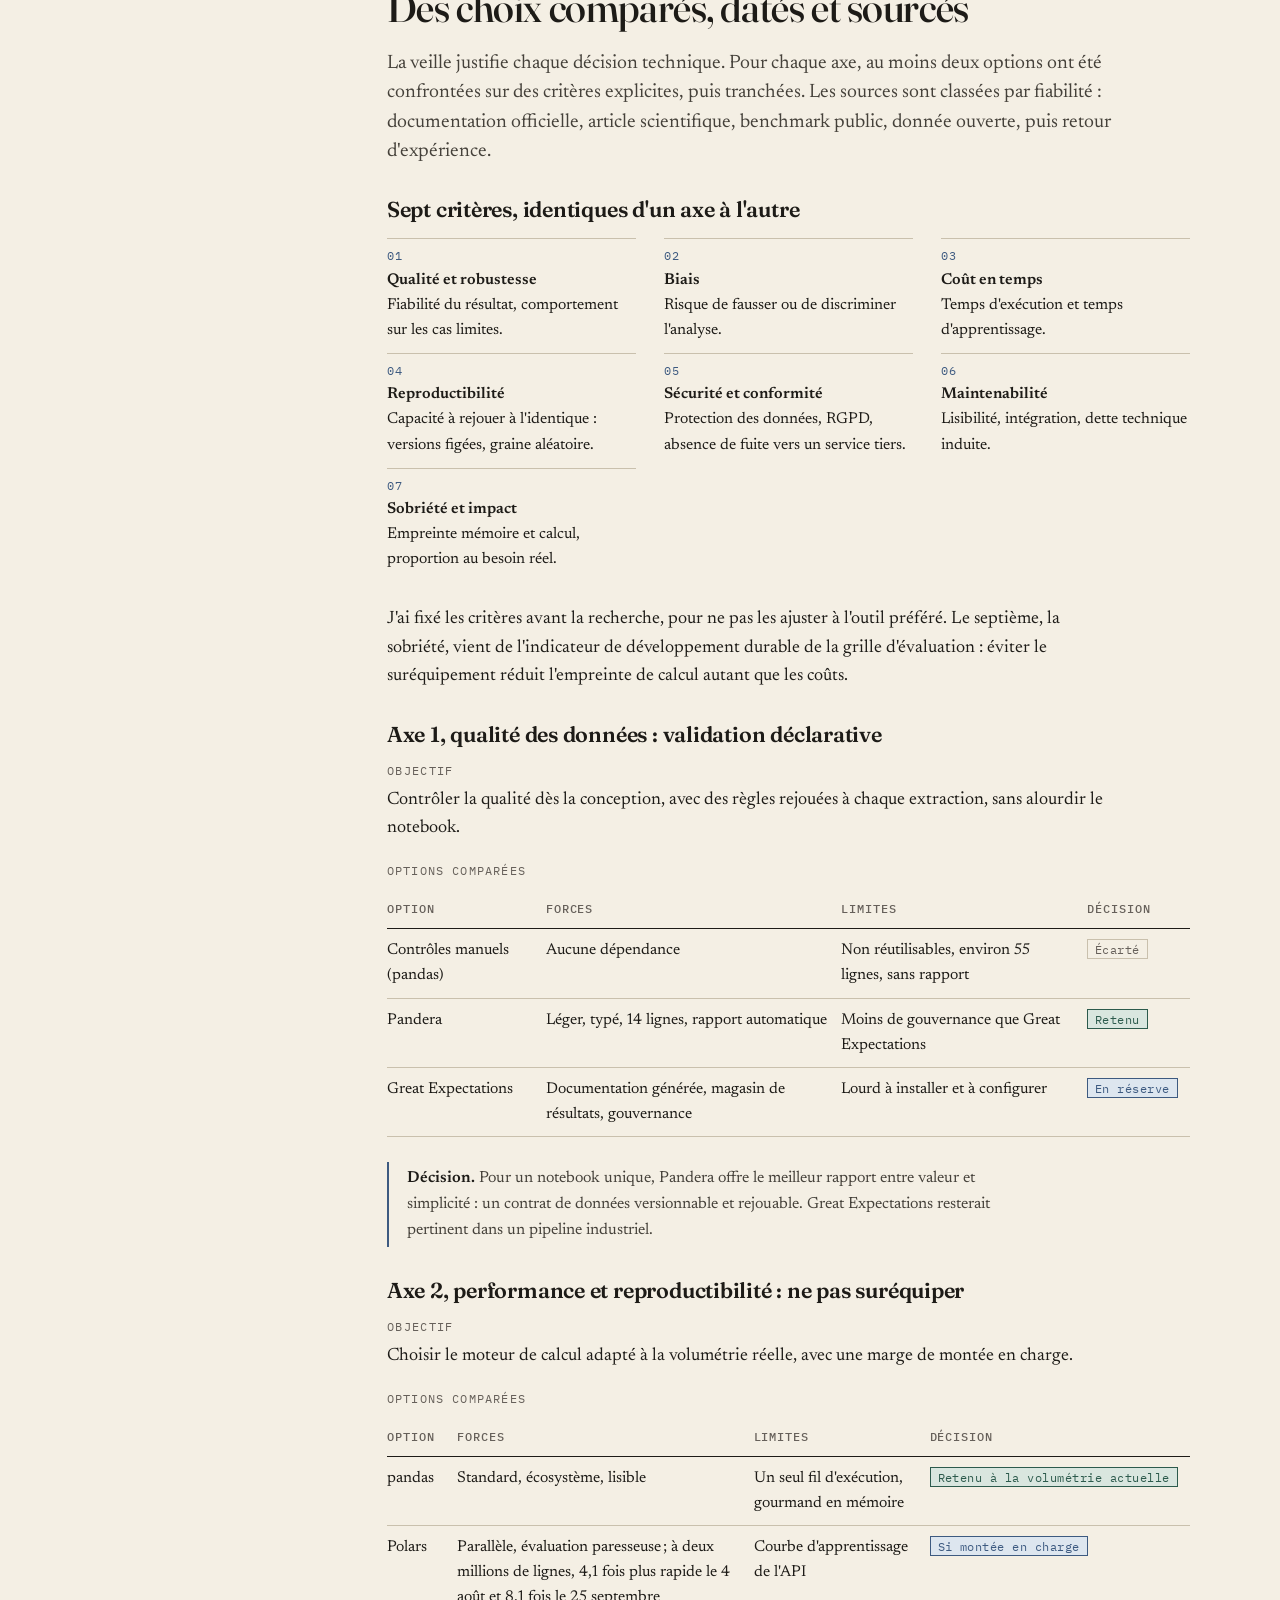
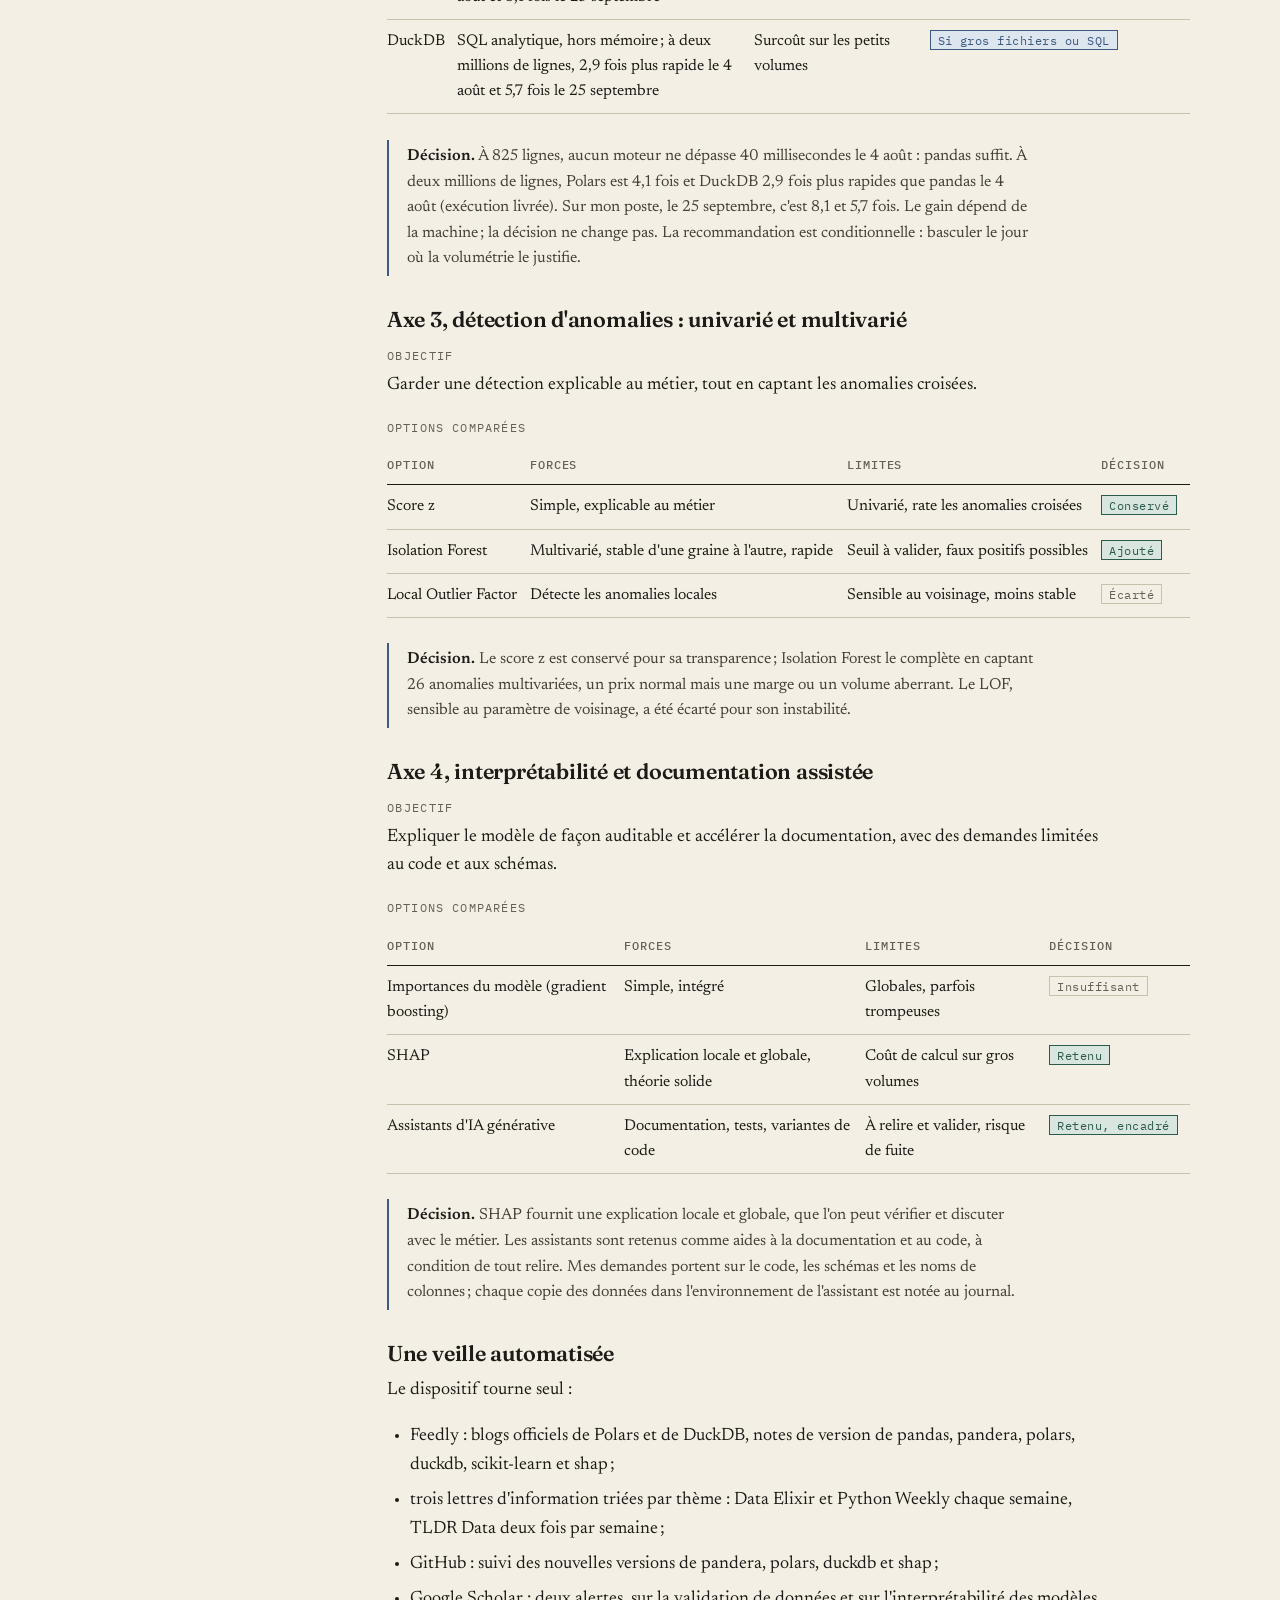
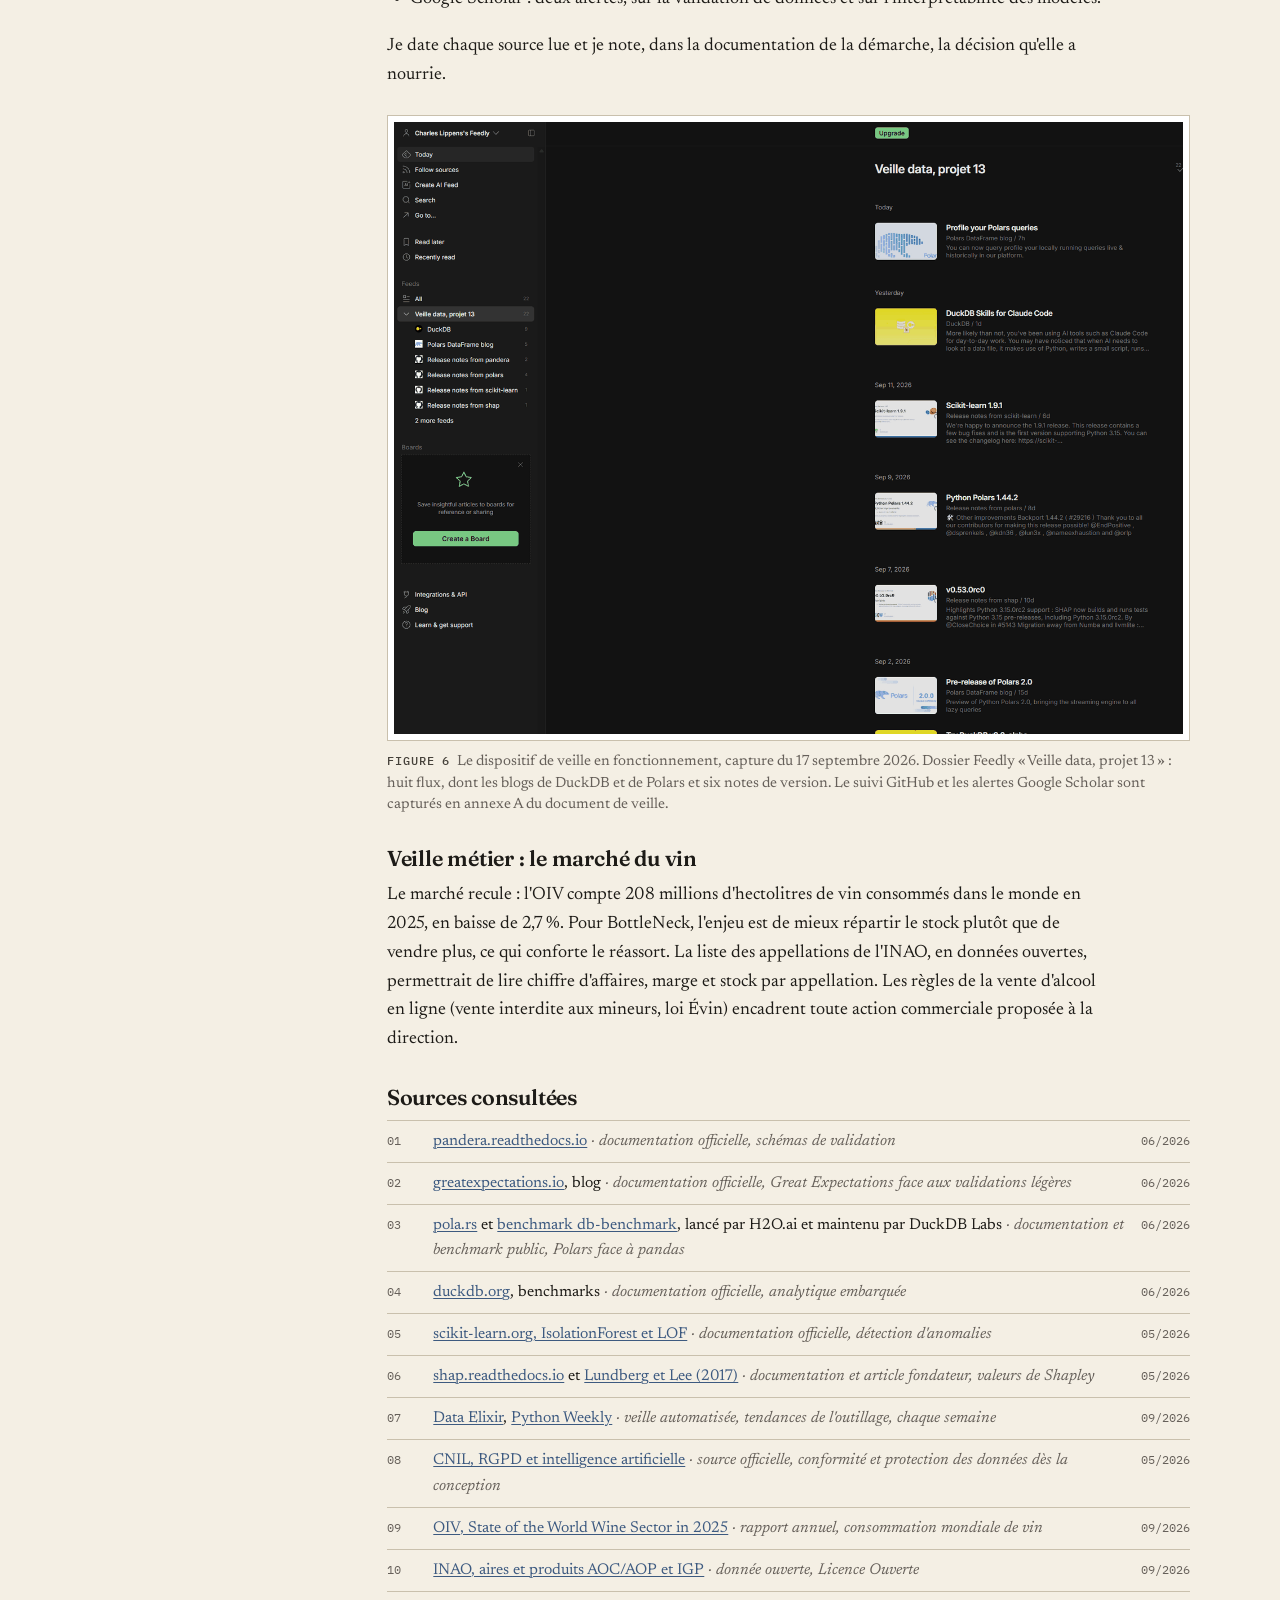
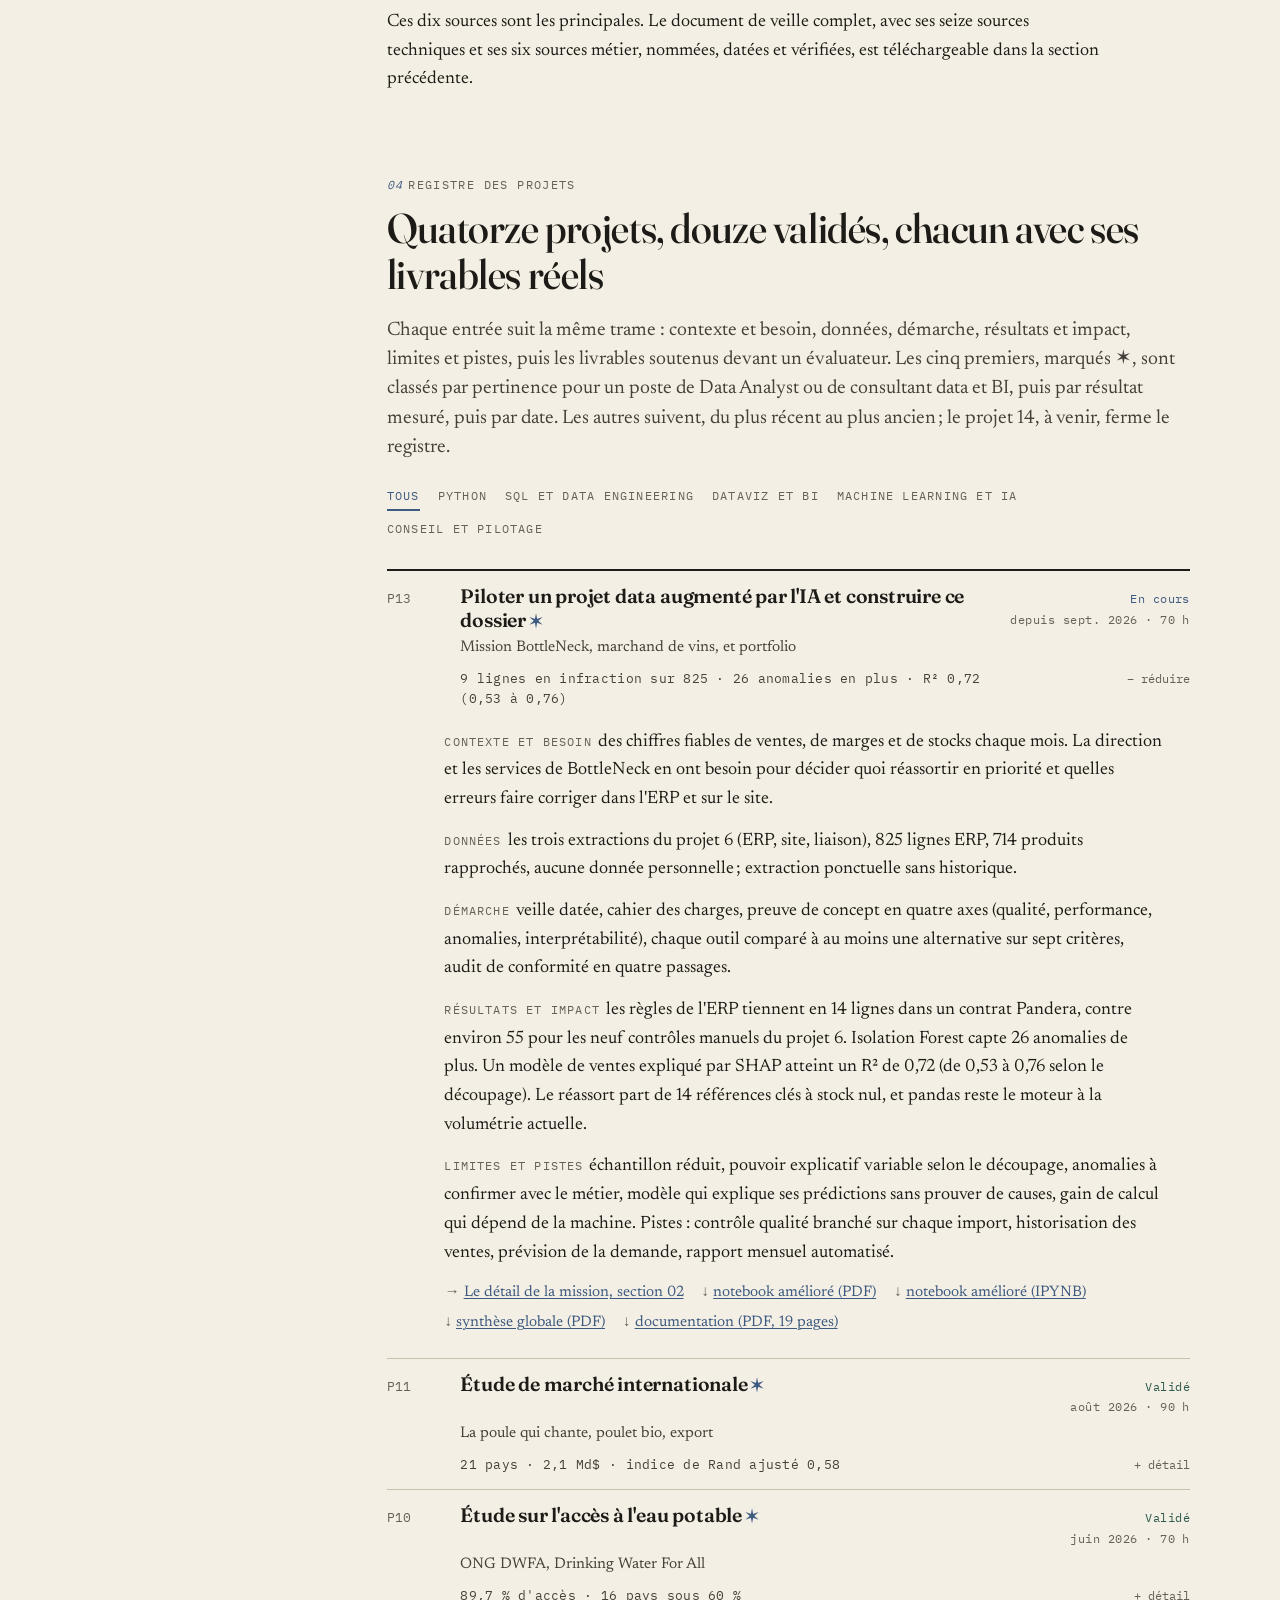
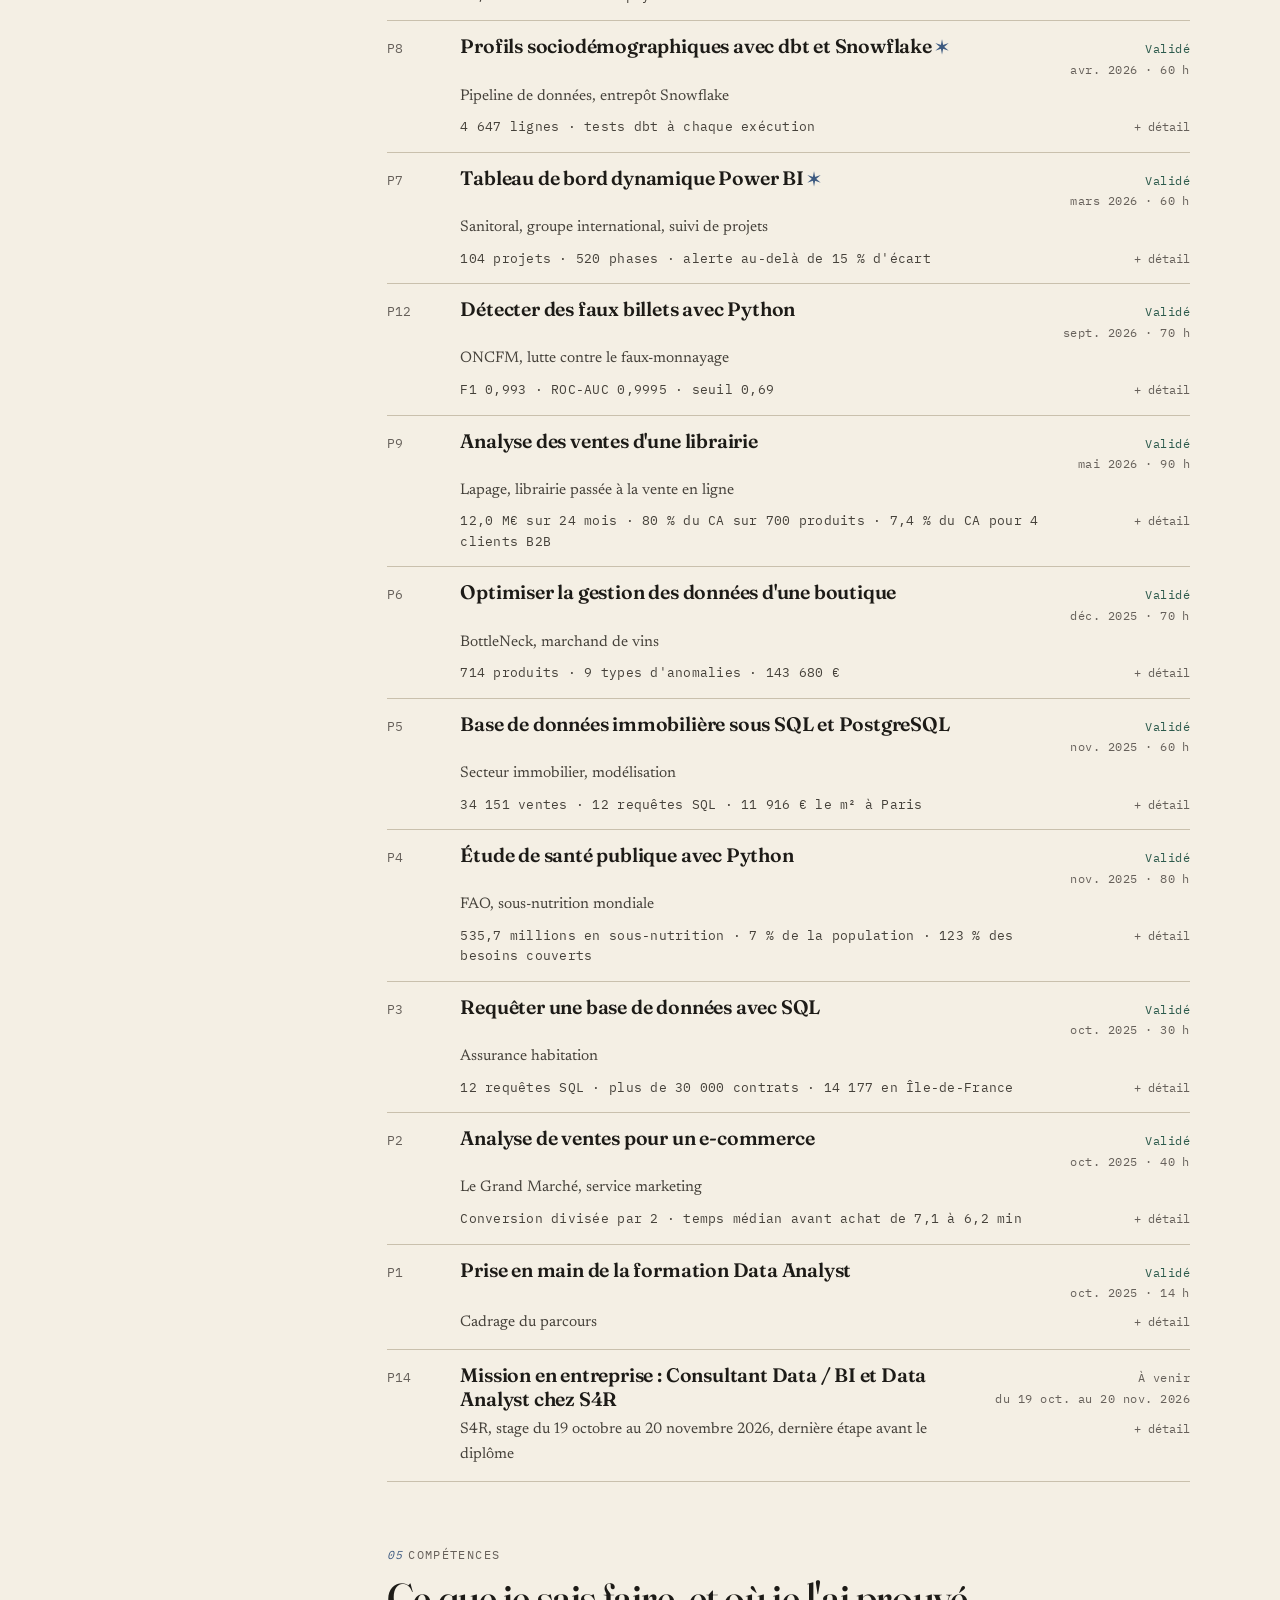
==== commit 951fc2bc: "update files" ====
--- a/index.html
+++ b/index.html
@@ -206,8 +206,8 @@
           <caption>À télécharger</caption>
           <thead><tr><th>Document</th><th>Contenu</th><th>Fichiers</th></tr></thead>
           <tbody>
-            <tr><td>Notebook amélioré</td><td>Analyse BottleNeck augmentée par l'IA, exécutée le 4 août 2026, figures incluses</td><td><a href="livrables/Lippens_Charles_1_projet_ameliore_092026.ipynb" download>IPYNB</a></td></tr>
-            <tr><td>Essais complémentaires</td><td>Notebook des essais A à D : Local Outlier Factor, importances face à SHAP, chiffres du réassort, stabilité du modèle</td><td><a href="livrables/Lippens_Charles_1_essais_complementaires_092026.ipynb" download>IPYNB</a></td></tr>
+            <tr><td>Notebook amélioré</td><td>Analyse BottleNeck augmentée par l'IA, exécutée le 4 août 2026, figures incluses</td><td><a href="livrables/Lippens_Charles_1_projet_ameliore_092026.pdf" download>PDF</a> · <a href="livrables/Lippens_Charles_1_projet_ameliore_092026.ipynb" download>IPYNB</a></td></tr>
+            <tr><td>Essais complémentaires</td><td>Notebook des essais A à D : Local Outlier Factor, importances face à SHAP, chiffres du réassort, stabilité du modèle</td><td><a href="livrables/Lippens_Charles_1_essais_complementaires_092026.pdf" download>PDF</a> · <a href="livrables/Lippens_Charles_1_essais_complementaires_092026.ipynb" download>IPYNB</a></td></tr>
             <tr><td>Documentation (livrable 2)</td><td>La démarche en 19 pages, de la veille au contrôle, avec les chiffres clés et les décisions</td><td><a href="livrables/Lippens_Charles_2_documentation_092026.pdf" download>PDF</a></td></tr>
             <tr><td>Synthèse globale</td><td>Bilan métier, grille des indicateurs renseignée, feuille de route</td><td><a href="livrables/Lippens_Charles_2_synthese_globale_092026.pdf" download>PDF</a> · <a href="livrables/Lippens_Charles_2_synthese_globale_092026.docx" download>Word</a></td></tr>
             <tr><td>Veille technologique</td><td>Quatre axes, options comparées, sept critères, seize sources techniques et six sources métier, toutes datées</td><td><a href="livrables/Lippens_Charles_2_veille_092026.pdf" download>PDF</a> · <a href="livrables/Lippens_Charles_2_veille_092026.docx" download>Word</a></td></tr>
@@ -322,7 +322,7 @@
             <p><span class="lib">Démarche<span class="vh"> :</span></span>veille datée, cahier des charges, preuve de concept en quatre axes (qualité, performance, anomalies, interprétabilité), chaque outil comparé à au moins une alternative sur sept critères, audit de conformité en quatre passages.</p>
             <p><span class="lib">Résultats et impact<span class="vh"> :</span></span>les règles de l'ERP tiennent en 14 lignes dans un contrat Pandera, contre environ 55 pour les neuf contrôles manuels du projet 6. Isolation Forest capte 26 anomalies de plus. Un modèle de ventes expliqué par SHAP atteint un R² de 0,72 (de 0,53 à 0,76 selon le découpage). Le réassort part de 14 références clés à stock nul, et pandas reste le moteur à la volumétrie actuelle.</p>
             <p><span class="lib">Limites et pistes<span class="vh"> :</span></span>échantillon réduit, pouvoir explicatif variable selon le découpage, anomalies à confirmer avec le métier, modèle qui explique ses prédictions sans prouver de causes, gain de calcul qui dépend de la machine. Pistes : contrôle qualité branché sur chaque import, historisation des ventes, prévision de la demande, rapport mensuel automatisé.</p>
-            <ul class="livrables"><li class="lien"><a href="#mission">Le détail de la mission, section 02</a></li><li><a href="livrables/Lippens_Charles_1_projet_ameliore_092026.ipynb" download>notebook amélioré (IPYNB)</a></li><li><a href="livrables/Lippens_Charles_2_synthese_globale_092026.pdf" download>synthèse globale (PDF)</a></li><li><a href="livrables/Lippens_Charles_2_documentation_092026.pdf" download>documentation (PDF, 19 pages)</a></li></ul>
+            <ul class="livrables"><li class="lien"><a href="#mission">Le détail de la mission, section 02</a></li><li><a href="livrables/Lippens_Charles_1_projet_ameliore_092026.pdf" download>notebook amélioré (PDF)</a></li><li><a href="livrables/Lippens_Charles_1_projet_ameliore_092026.ipynb" download>notebook amélioré (IPYNB)</a></li><li><a href="livrables/Lippens_Charles_2_synthese_globale_092026.pdf" download>synthèse globale (PDF)</a></li><li><a href="livrables/Lippens_Charles_2_documentation_092026.pdf" download>documentation (PDF, 19 pages)</a></li></ul>
           </div>
         </details>
         <details class="projet phare" data-cat="python ml">
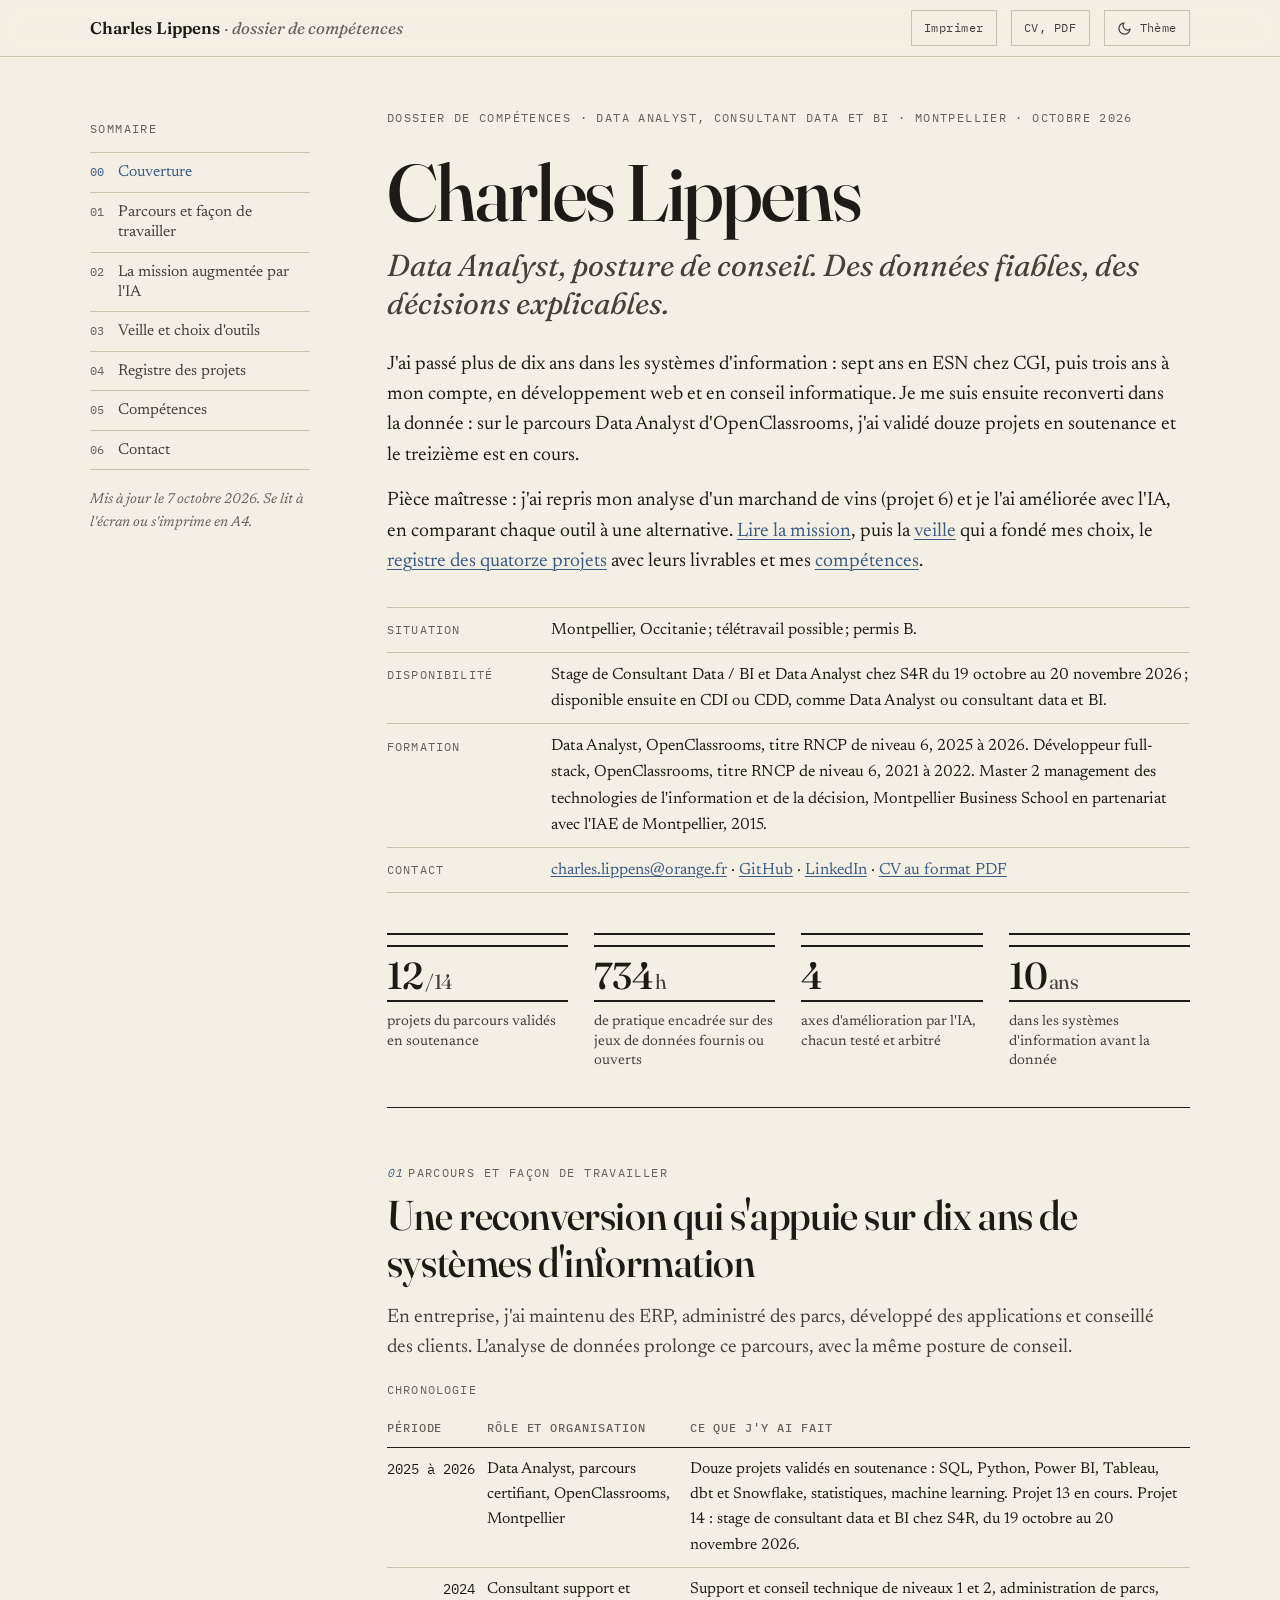
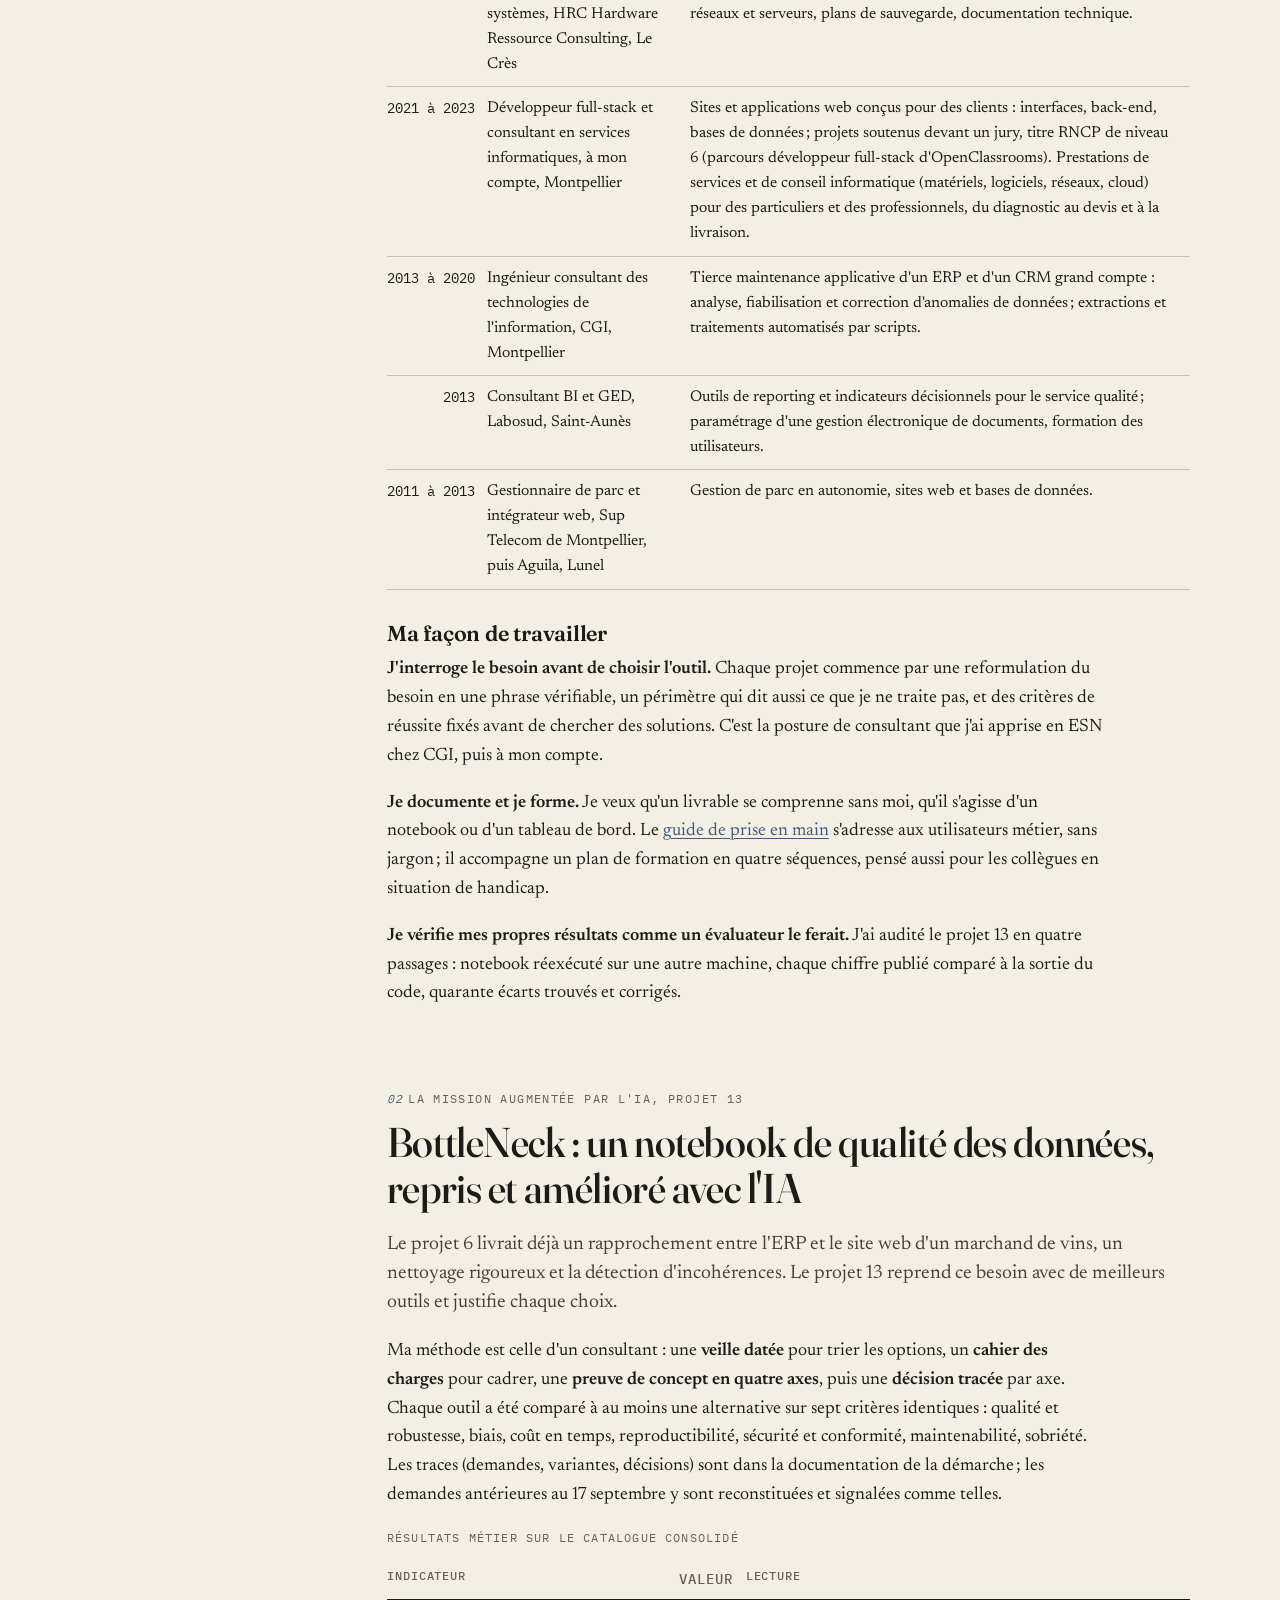
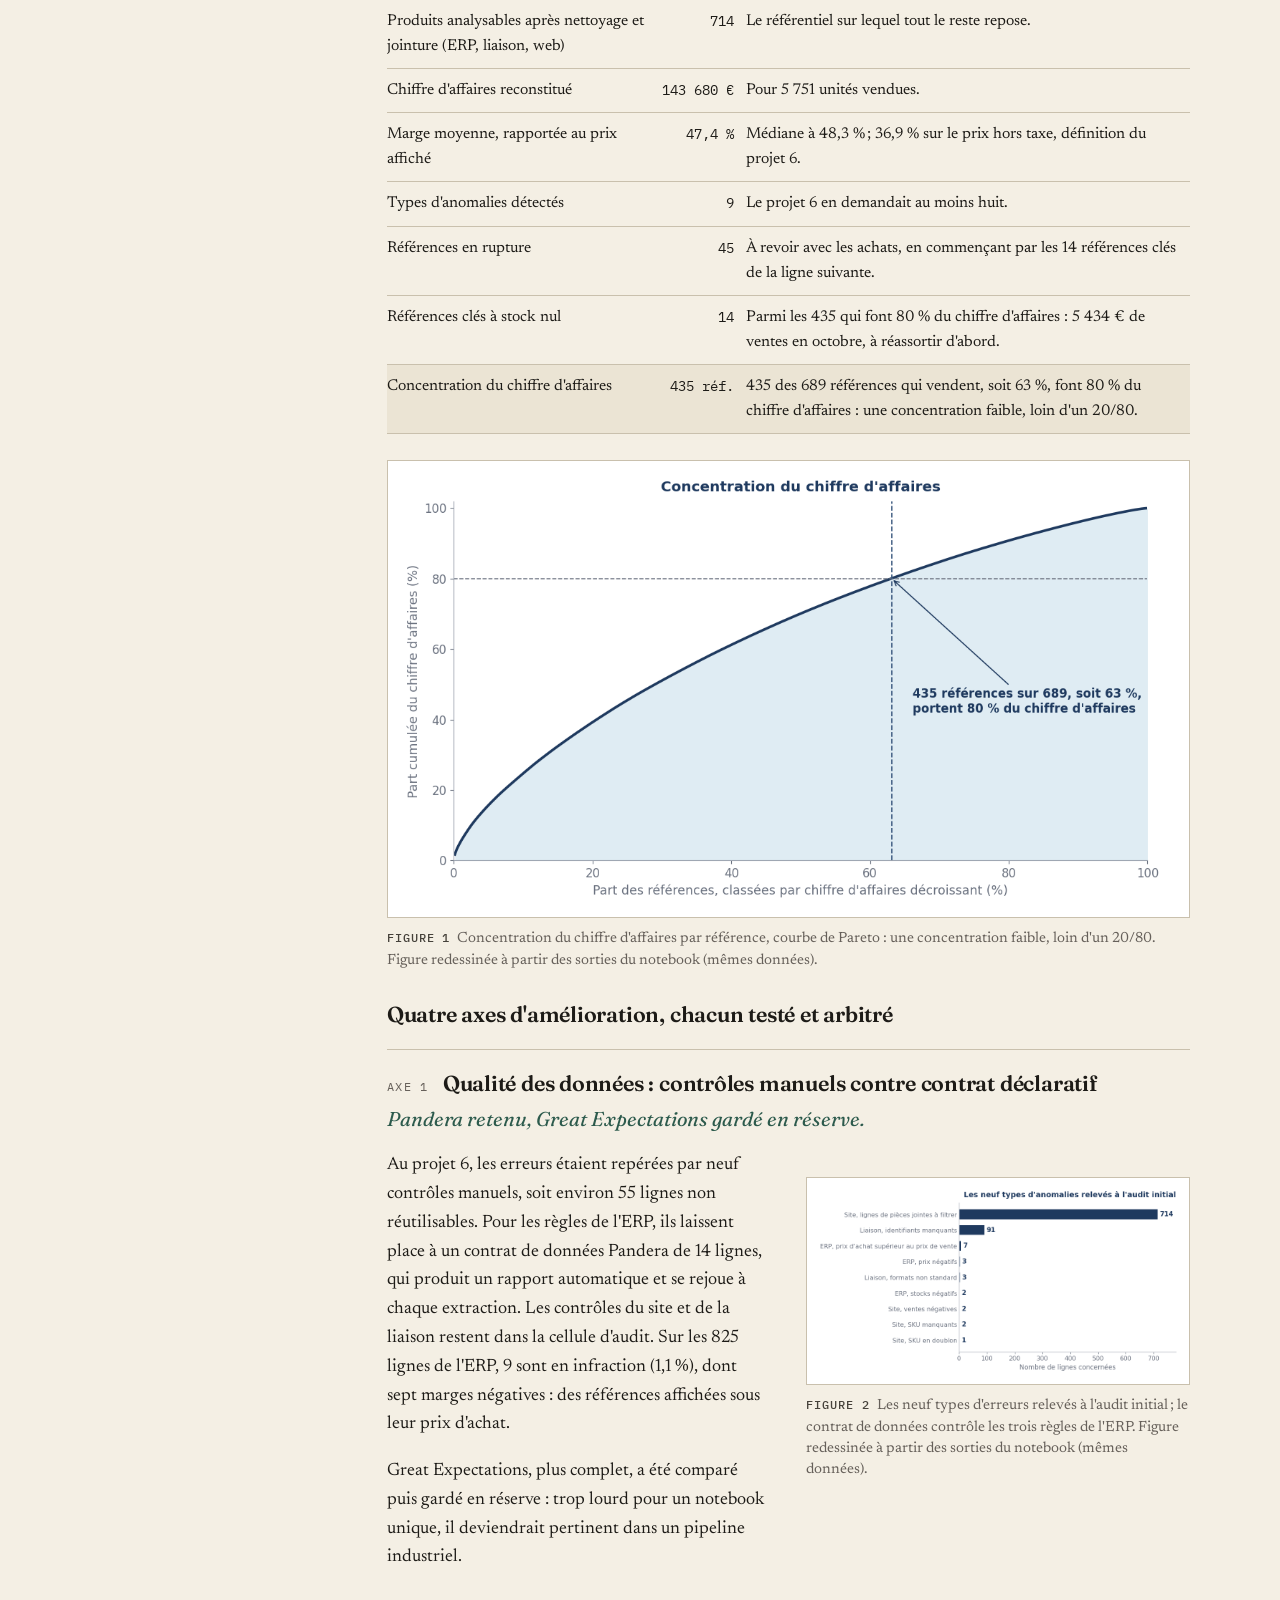
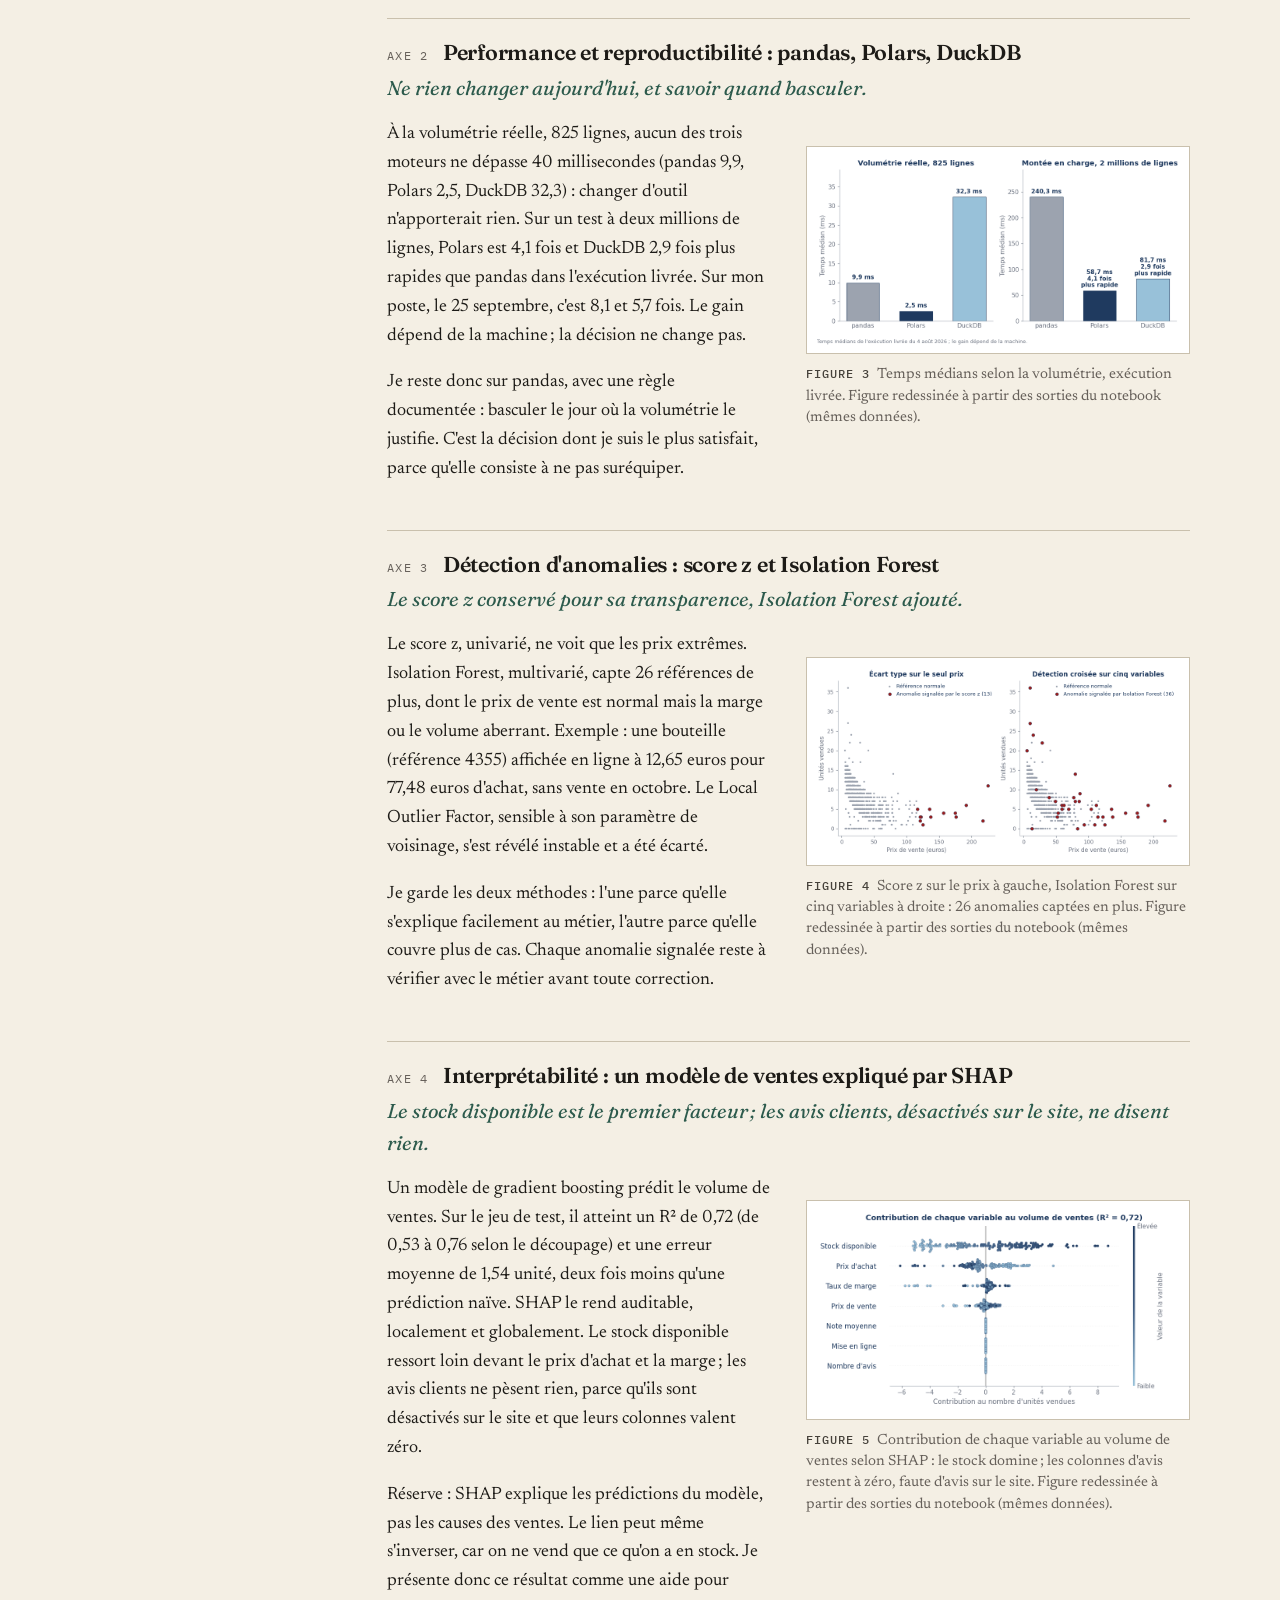
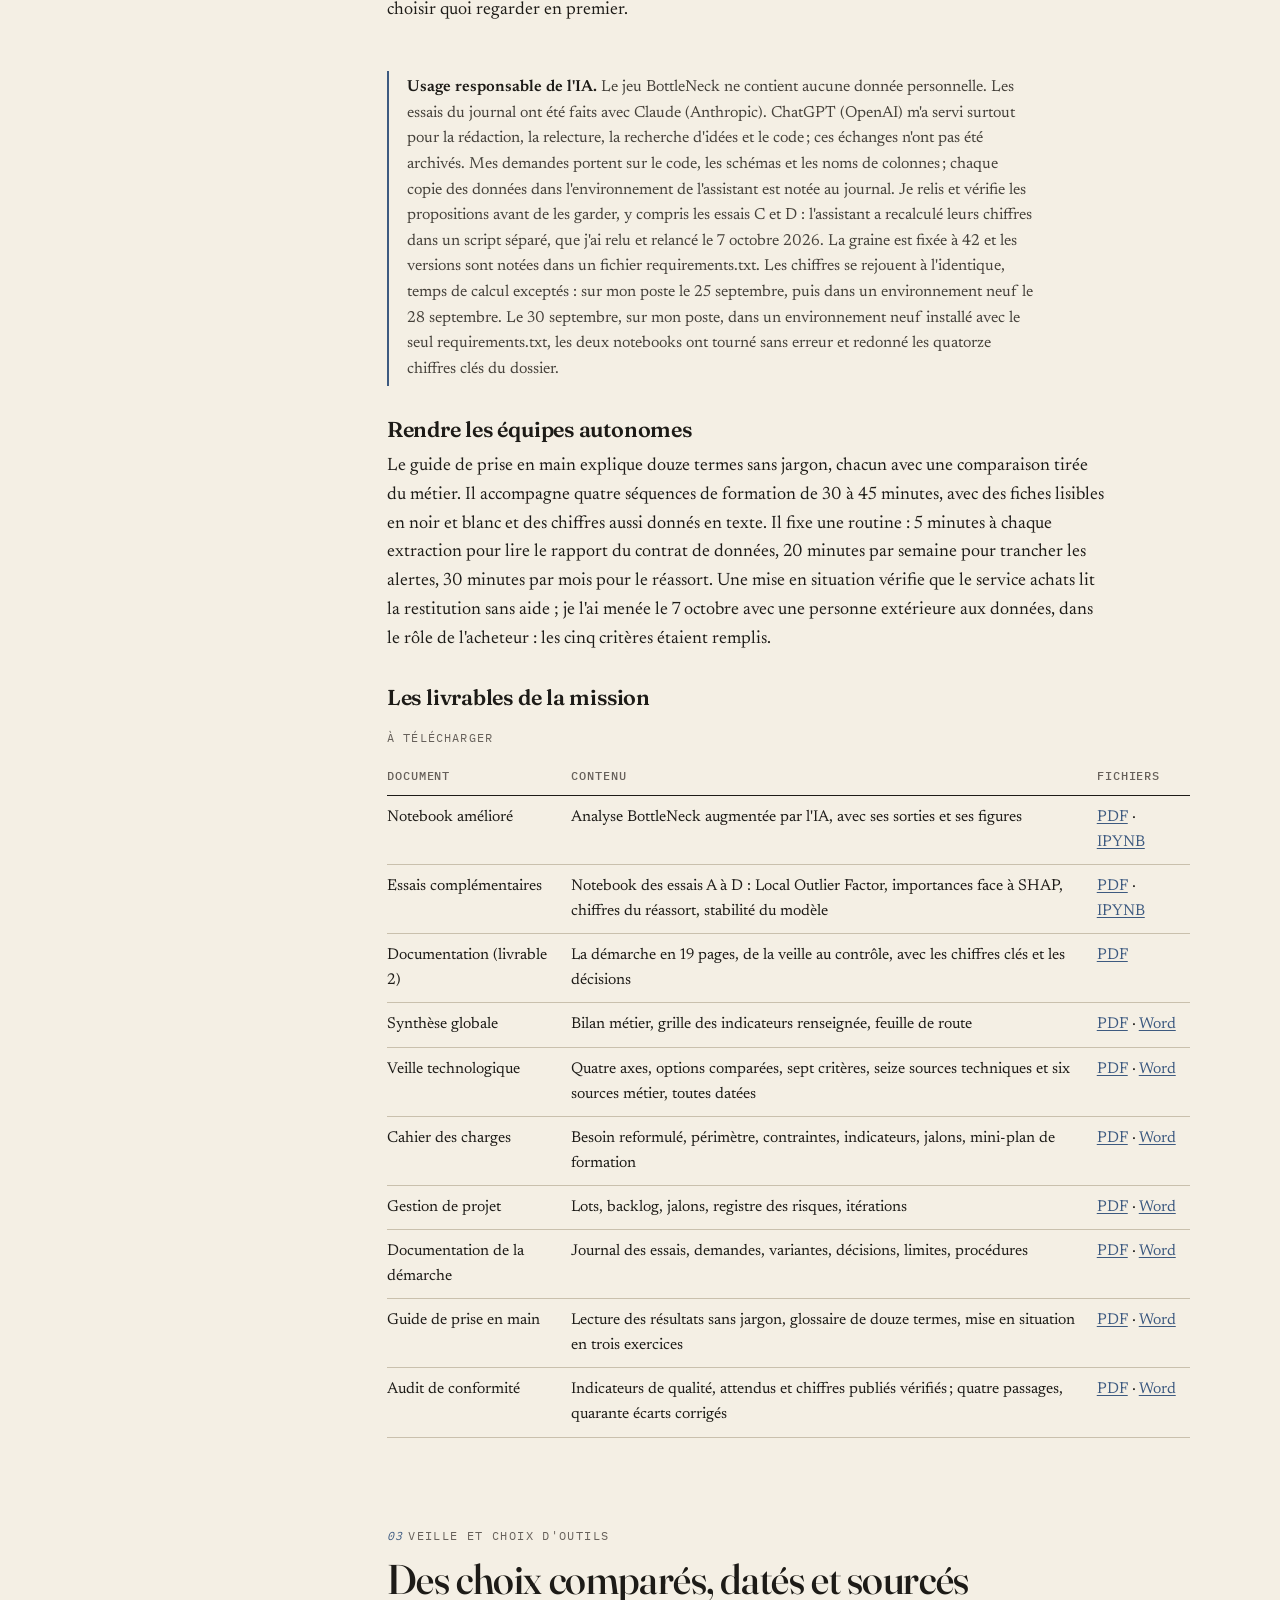
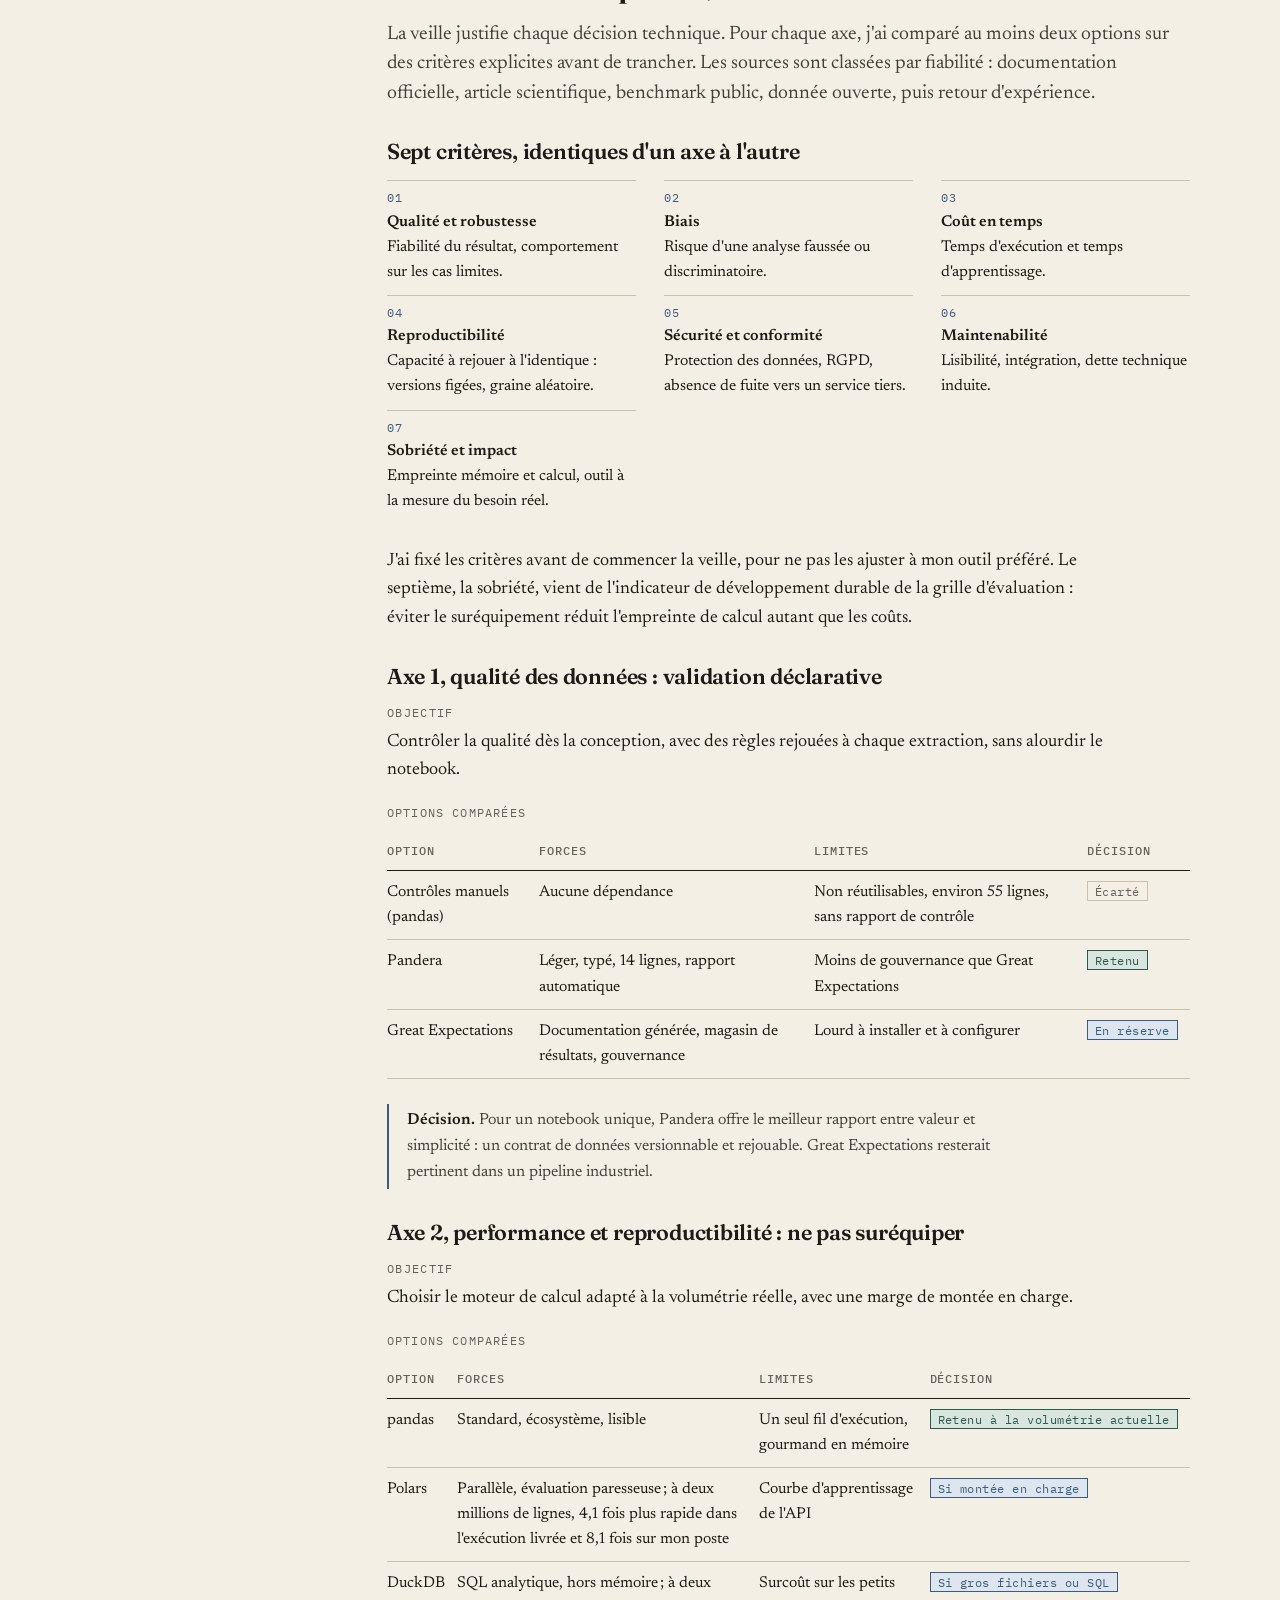
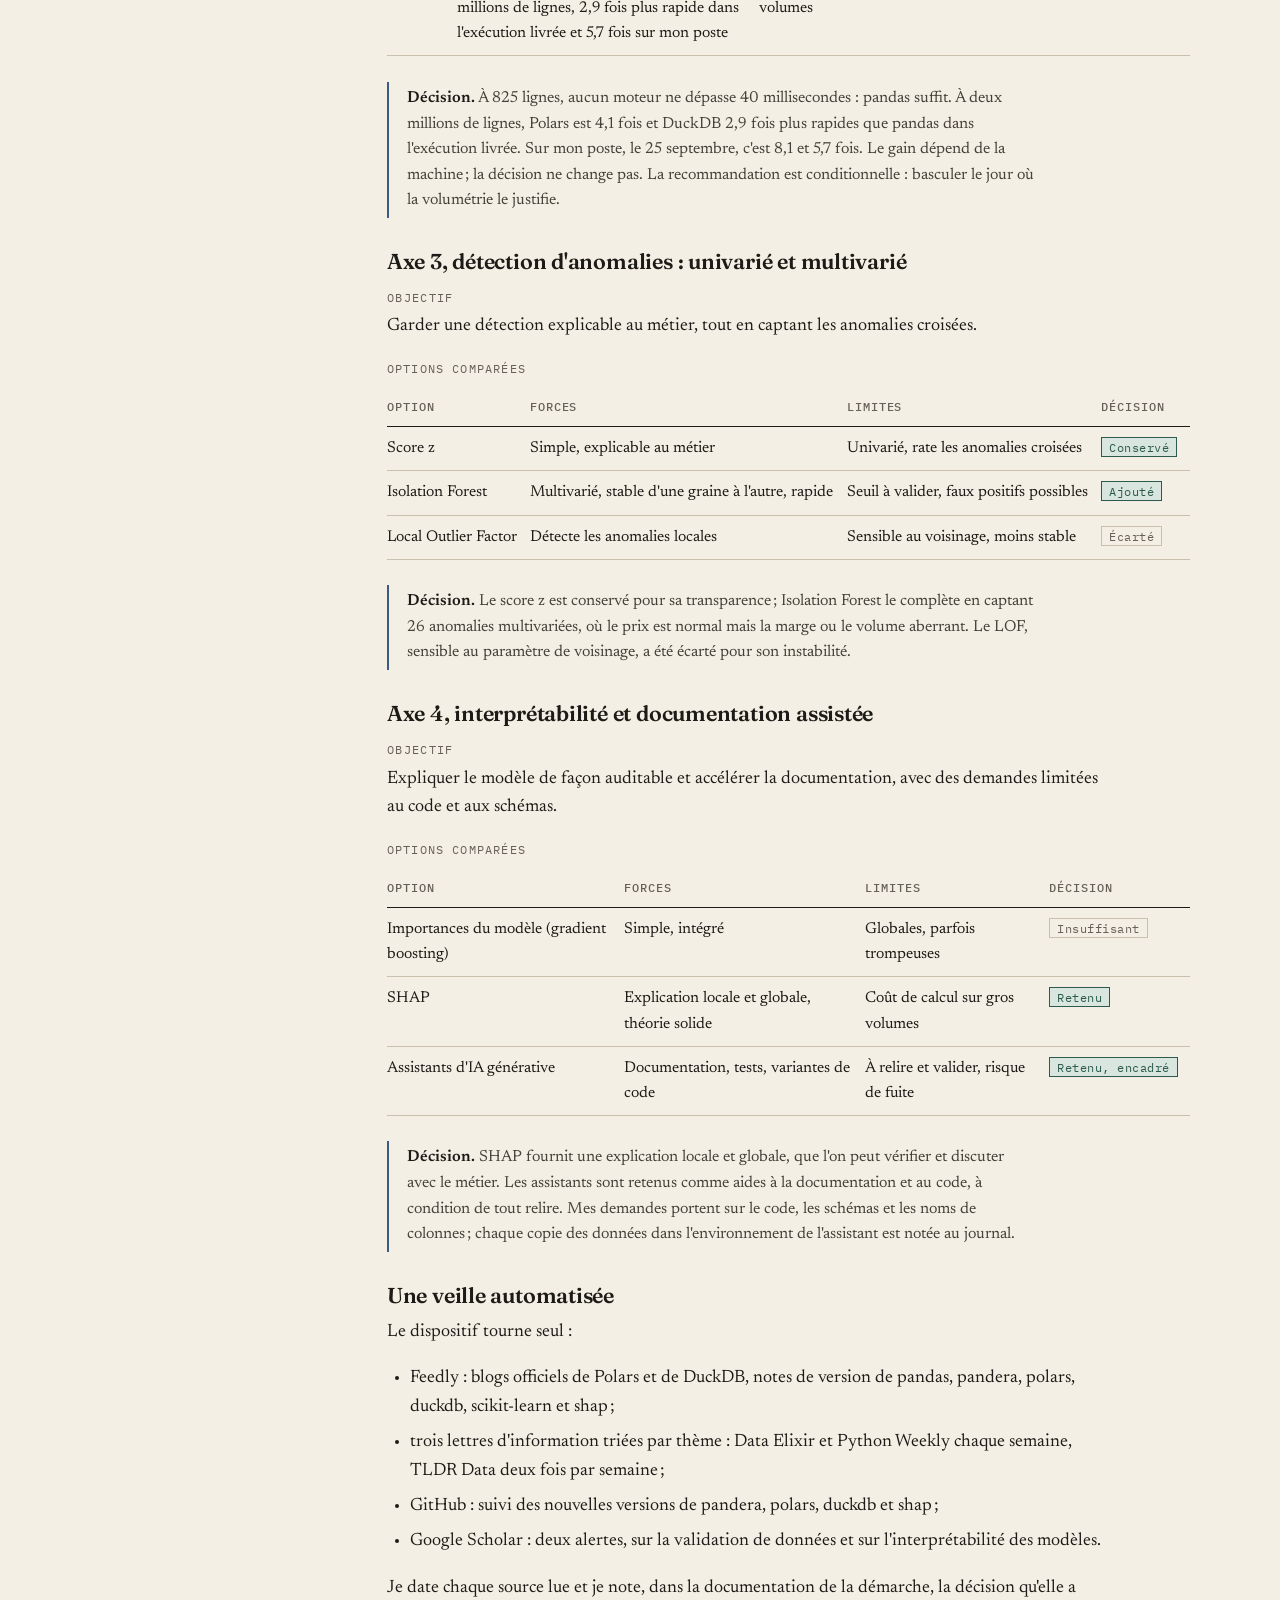
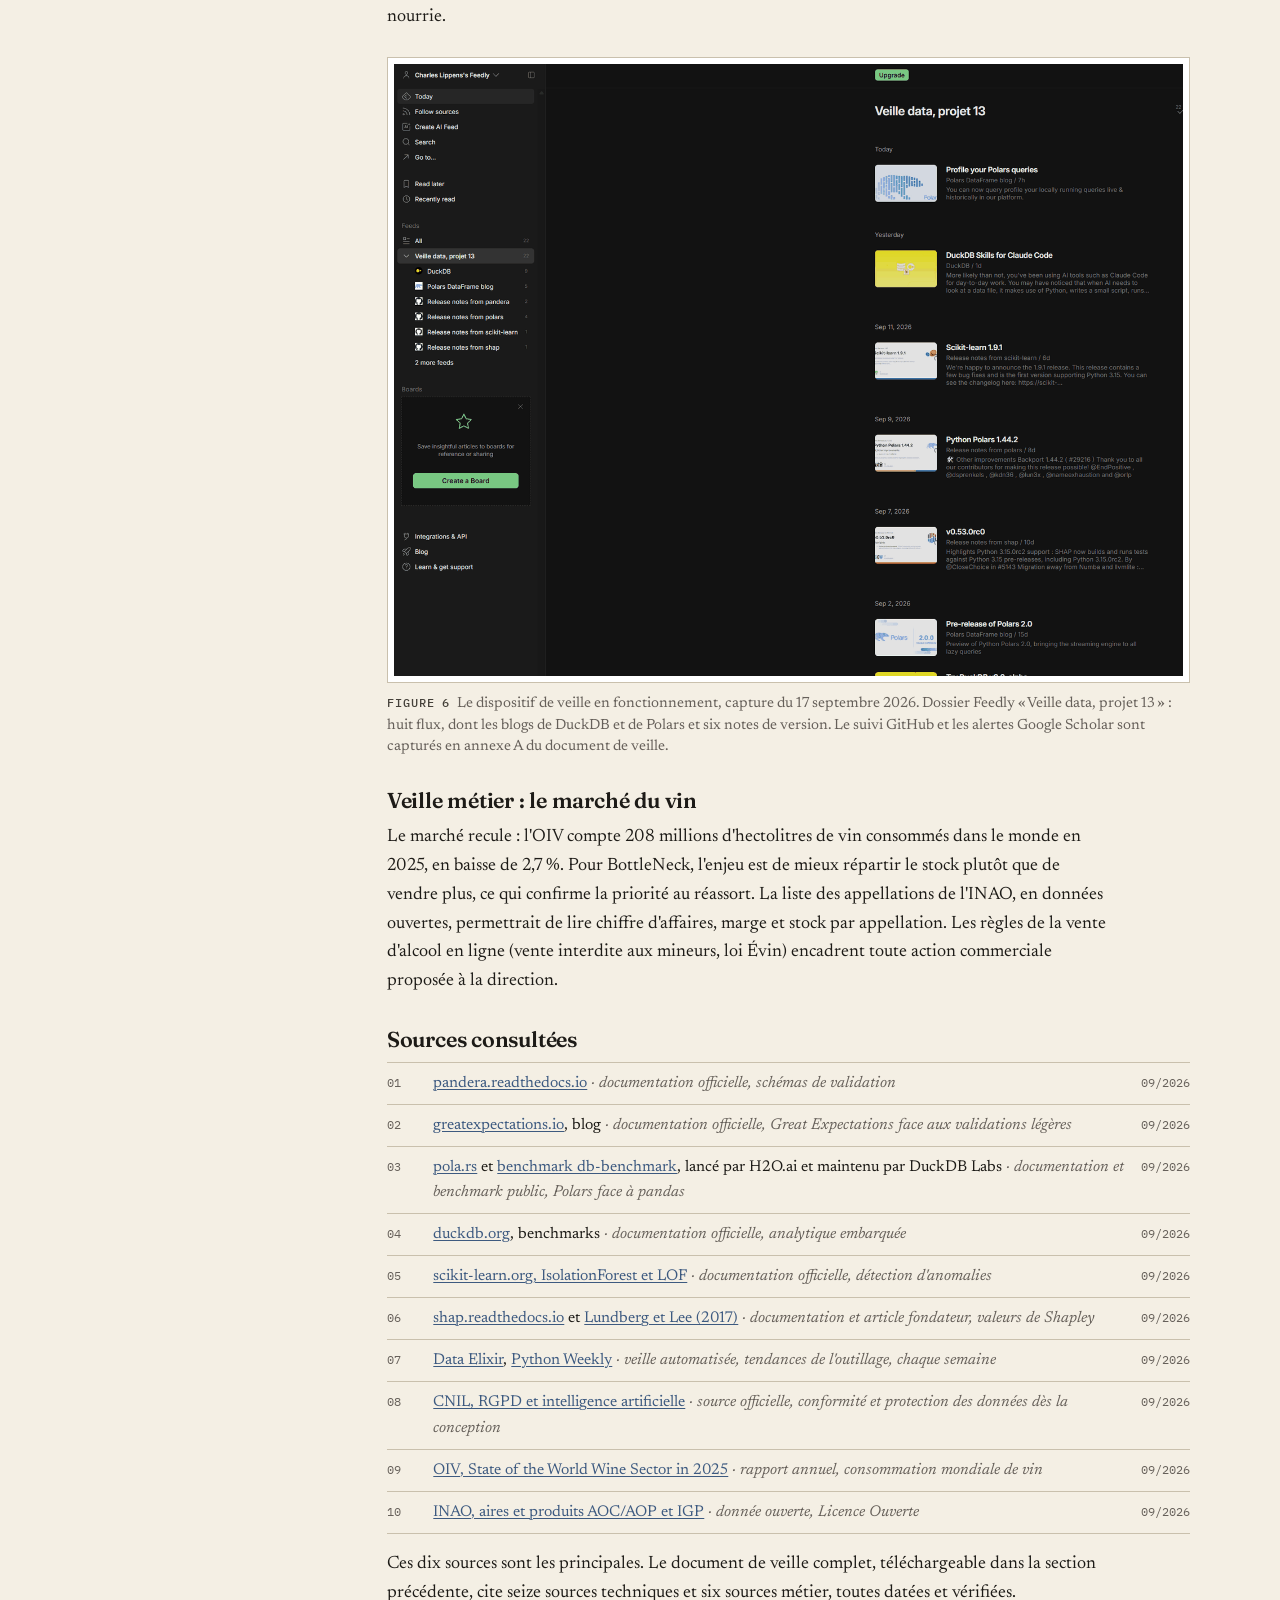
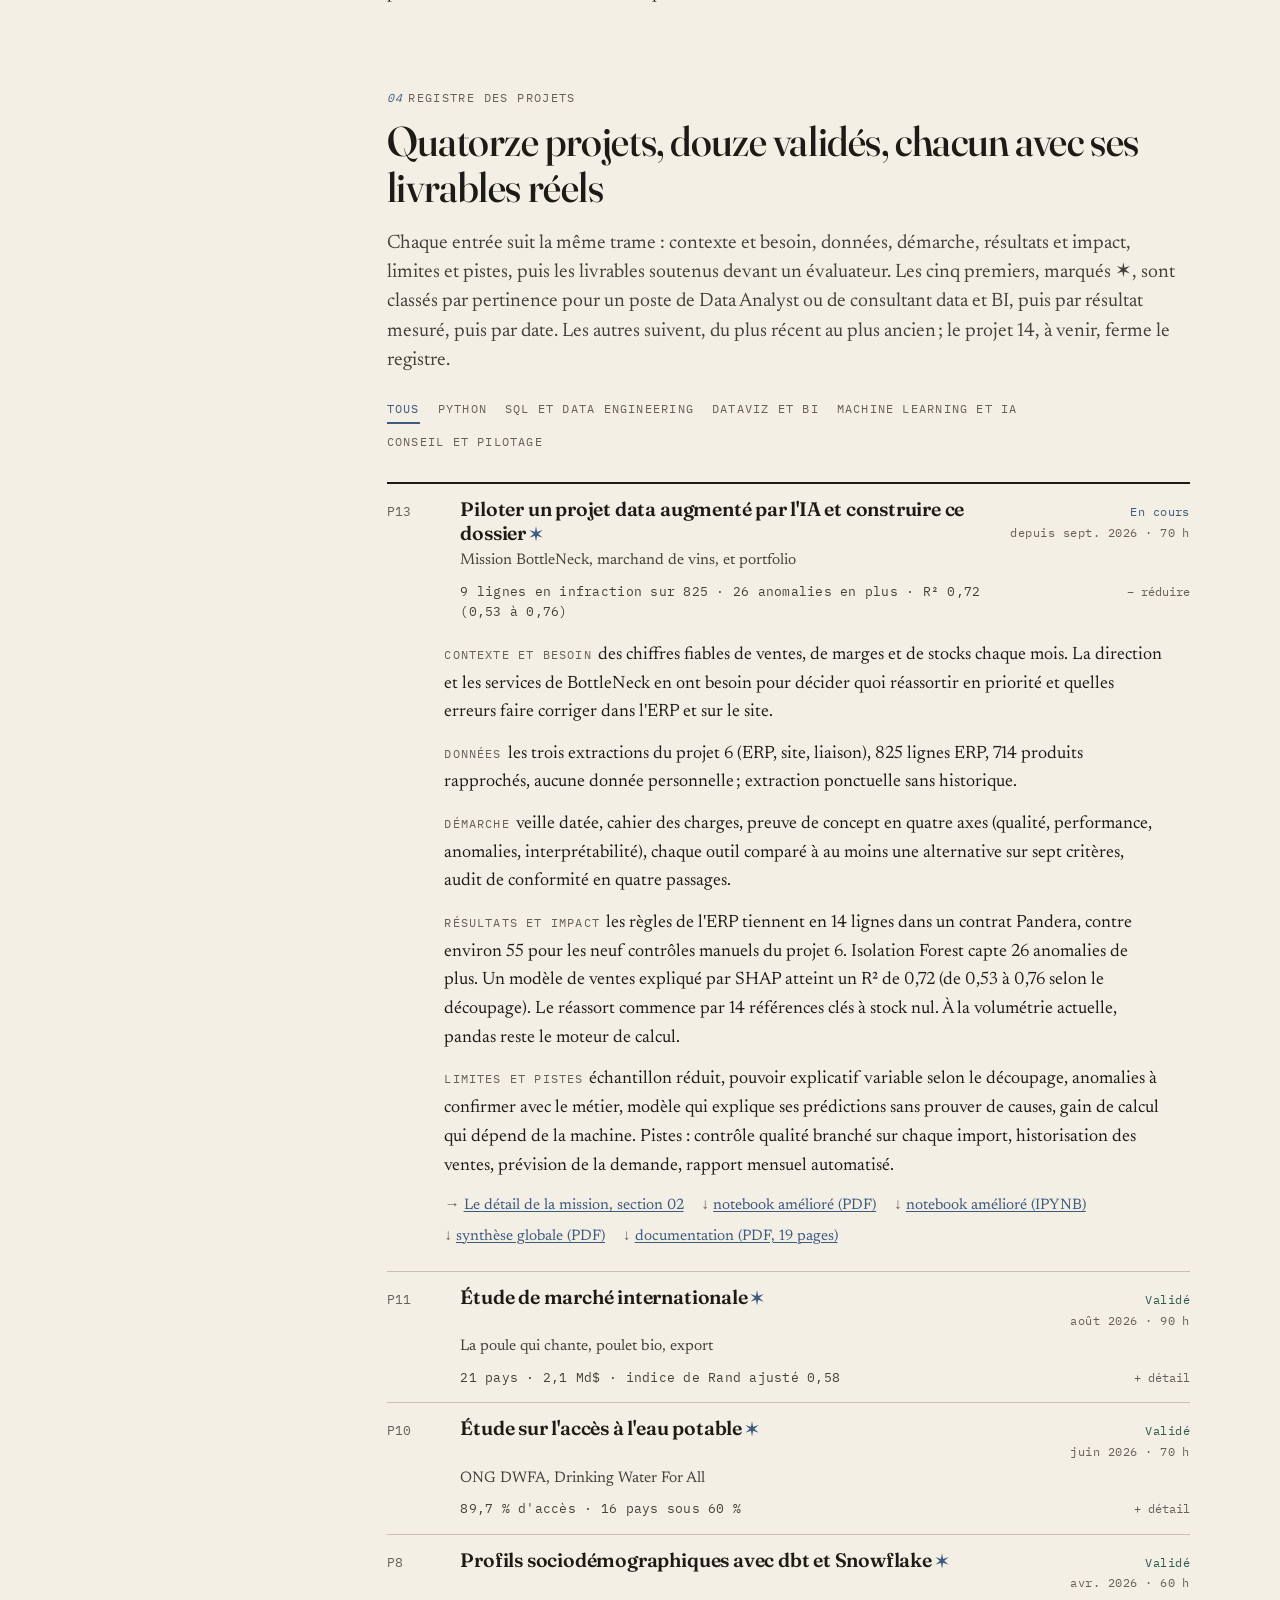
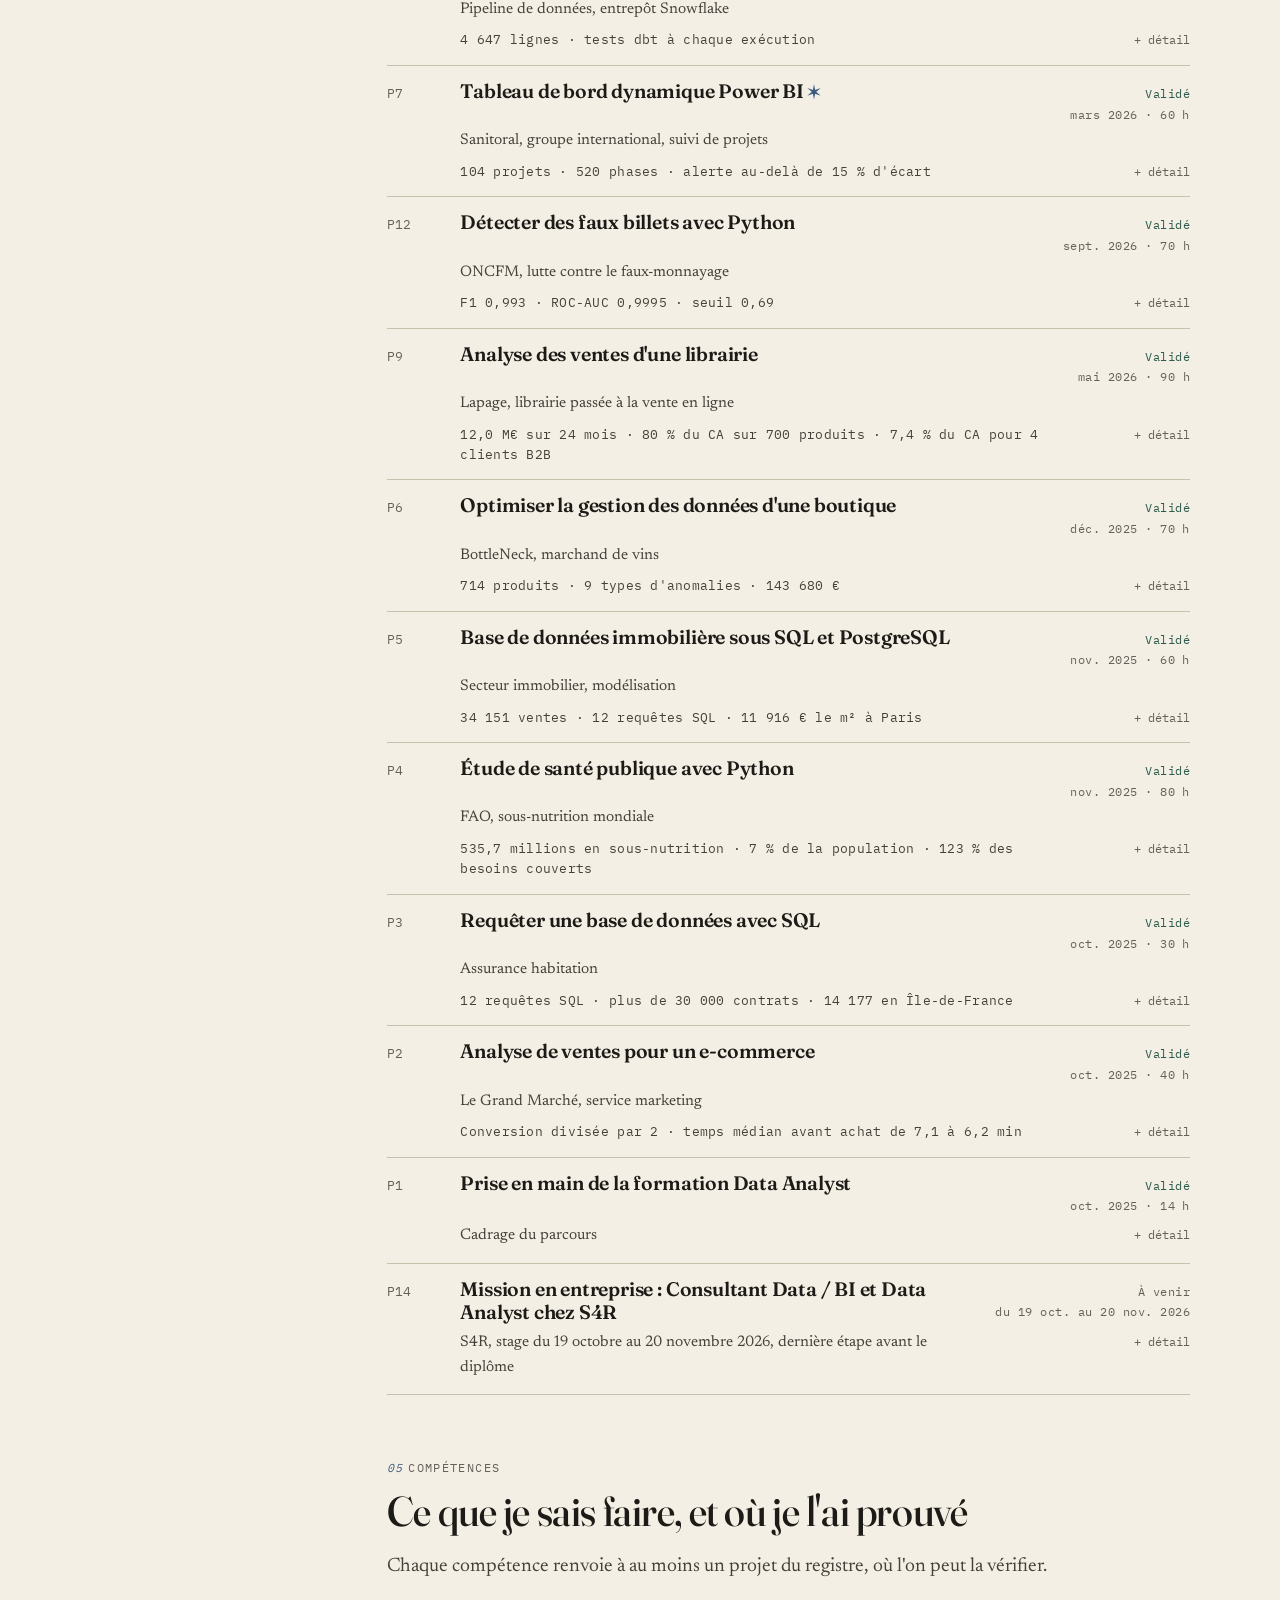
==== commit c3e692df: "Update files" ====
--- a/index.html
+++ b/index.html
@@ -62,7 +62,7 @@
       <span class="repere">Dossier de compétences · Data Analyst, consultant data et BI · Montpellier · octobre 2026</span>
       <h1>Charles Lippens</h1>
       <p class="sous-titre">Data Analyst, posture de conseil. Des données fiables, des décisions explicables.</p>
-      <p class="resume">J'ai passé plus de dix ans dans les systèmes d'information : sept ans en ESN chez CGI, puis trois ans à mon compte, en développement web et en conseil informatique. Puis je me suis reconverti vers la donnée : sur le parcours Data Analyst d'OpenClassrooms, douze projets sont validés en soutenance, le treizième est en cours.</p>
+      <p class="resume">J'ai passé plus de dix ans dans les systèmes d'information : sept ans en ESN chez CGI, puis trois ans à mon compte, en développement web et en conseil informatique. Je me suis ensuite reconverti dans la donnée : sur le parcours Data Analyst d'OpenClassrooms, j'ai validé douze projets en soutenance et le treizième est en cours.</p>
       <p class="resume">Pièce maîtresse : j'ai repris mon analyse d'un marchand de vins (projet 6) et je l'ai améliorée avec l'IA, en comparant chaque outil à une alternative. <a href="#mission">Lire la mission</a>, puis la <a href="#veille">veille</a> qui a fondé mes choix, le <a href="#projets">registre des quatorze projets</a> avec leurs livrables et mes <a href="#competences">compétences</a>.</p>
       <dl class="fiche">
         <div><dt>Situation</dt><dd>Montpellier, Occitanie ; télétravail possible ; permis B.</dd></div>
@@ -73,7 +73,7 @@
       <div class="chiffres">
         <div><div class="v">12<small>/14</small></div><div class="l">projets du parcours validés en soutenance</div></div>
         <div><div class="v">734<small>h</small></div><div class="l">de pratique encadrée sur des jeux de données fournis ou ouverts</div></div>
-        <div><div class="v">4</div><div class="l">axes d'amélioration par l'IA testés, comparés, arbitrés</div></div>
+        <div><div class="v">4</div><div class="l">axes d'amélioration par l'IA, chacun testé et arbitré</div></div>
         <div><div class="v">10<small>ans</small></div><div class="l">dans les systèmes d'information avant la donnée</div></div>
       </div>
     </section>
@@ -99,8 +99,8 @@
       </div>
       <h3>Ma façon de travailler</h3>
       <div class="texte">
-        <p><strong>Je remets le besoin en question avant d'outiller.</strong> Chaque projet commence par une reformulation du besoin en une phrase vérifiable, un périmètre qui dit aussi ce que je ne traite pas, et des critères de réussite fixés avant la recherche. C'est la posture de consultant que j'ai apprise en ESN chez CGI, puis à mon compte.</p>
-        <p><strong>Je documente et je forme.</strong> Je veux qu'un livrable se comprenne sans moi : mes notebooks se relisent, mes tableaux de bord s'expliquent. Le <a href="livrables/Lippens_Charles_2_guide_prise_en_main_092026.pdf" download>guide de prise en main</a> s'adresse aux utilisateurs métier, sans jargon ; il accompagne un plan de formation en quatre séquences, pensé aussi pour les collègues en situation de handicap.</p>
+        <p><strong>J'interroge le besoin avant de choisir l'outil.</strong> Chaque projet commence par une reformulation du besoin en une phrase vérifiable, un périmètre qui dit aussi ce que je ne traite pas, et des critères de réussite fixés avant de chercher des solutions. C'est la posture de consultant que j'ai apprise en ESN chez CGI, puis à mon compte.</p>
+        <p><strong>Je documente et je forme.</strong> Je veux qu'un livrable se comprenne sans moi, qu'il s'agisse d'un notebook ou d'un tableau de bord. Le <a href="livrables/Lippens_Charles_2_guide_prise_en_main_092026.pdf" download>guide de prise en main</a> s'adresse aux utilisateurs métier, sans jargon ; il accompagne un plan de formation en quatre séquences, pensé aussi pour les collègues en situation de handicap.</p>
         <p><strong>Je vérifie mes propres résultats comme un évaluateur le ferait.</strong> J'ai audité le projet 13 en quatre passages : notebook réexécuté sur une autre machine, chaque chiffre publié comparé à la sortie du code, quarante écarts trouvés et corrigés.</p>
       </div>
     </section>
@@ -109,9 +109,9 @@
     <section class="section" id="mission">
       <span class="repere"><span class="num-section">02</span>La mission augmentée par l'IA, projet 13</span>
       <h2>BottleNeck : un notebook de qualité des données, repris et amélioré avec l'IA</h2>
-      <p class="chapeau">Le projet 6 livrait déjà un rapprochement entre l'ERP et le site web d'un marchand de vins, un nettoyage rigoureux et la détection d'incohérences. Le projet 13 garde ce besoin, l'outille mieux et justifie chaque choix.</p>
+      <p class="chapeau">Le projet 6 livrait déjà un rapprochement entre l'ERP et le site web d'un marchand de vins, un nettoyage rigoureux et la détection d'incohérences. Le projet 13 reprend ce besoin avec de meilleurs outils et justifie chaque choix.</p>
       <div class="texte">
-        <p>Ma méthode est celle d'un consultant : une <strong>veille datée</strong> pour trier les options, un <strong>cahier des charges</strong> pour cadrer, une <strong>preuve de concept en quatre axes</strong>, puis une <strong>décision tracée</strong> par axe. Chaque outil a été comparé à au moins une alternative sur sept critères identiques : qualité et robustesse, biais, coût en temps, reproductibilité, sécurité et conformité, maintenabilité, sobriété. Les traces (demandes, variantes, décisions) sont dans la documentation de la démarche ; les demandes de juin à août y sont reconstituées et signalées comme telles.</p>
+        <p>Ma méthode est celle d'un consultant : une <strong>veille datée</strong> pour trier les options, un <strong>cahier des charges</strong> pour cadrer, une <strong>preuve de concept en quatre axes</strong>, puis une <strong>décision tracée</strong> par axe. Chaque outil a été comparé à au moins une alternative sur sept critères identiques : qualité et robustesse, biais, coût en temps, reproductibilité, sécurité et conformité, maintenabilité, sobriété. Les traces (demandes, variantes, décisions) sont dans la documentation de la démarche ; les demandes antérieures au 17 septembre y sont reconstituées et signalées comme telles.</p>
       </div>
       <div class="table-wrap" tabindex="0" role="region" aria-label="Résultats métier sur le catalogue consolidé">
         <table>
@@ -140,7 +140,7 @@
         <p class="verdict">Pandera retenu, Great Expectations gardé en réserve.</p>
         <div class="deux-colonnes">
           <div class="texte">
-            <p>Au projet 6, neuf contrôles manuels, environ 55 lignes non réutilisables, repéraient les erreurs. Pour les règles de l'ERP, ils laissent place à un contrat de données Pandera de 14 lignes, qui produit un rapport automatique et se rejoue à chaque extraction. Les contrôles du site et de la liaison restent dans la cellule d'audit. Sur les 825 lignes de l'ERP, 9 sont en infraction, soit 1,1 %, dont sept marges négatives, des références affichées sous leur prix d'achat.</p>
+            <p>Au projet 6, les erreurs étaient repérées par neuf contrôles manuels, soit environ 55 lignes non réutilisables. Pour les règles de l'ERP, ils laissent place à un contrat de données Pandera de 14 lignes, qui produit un rapport automatique et se rejoue à chaque extraction. Les contrôles du site et de la liaison restent dans la cellule d'audit. Sur les 825 lignes de l'ERP, 9 sont en infraction (1,1 %), dont sept marges négatives : des références affichées sous leur prix d'achat.</p>
             <p>Great Expectations, plus complet, a été comparé puis gardé en réserve : trop lourd pour un notebook unique, il deviendrait pertinent dans un pipeline industriel.</p>
           </div>
           <figure>
@@ -155,12 +155,12 @@
         <p class="verdict">Ne rien changer aujourd'hui, et savoir quand basculer.</p>
         <div class="deux-colonnes">
           <div class="texte">
-            <p>À la volumétrie réelle, 825 lignes, aucun des trois moteurs ne dépasse 40 millisecondes le 4 août (pandas 9,9, Polars 2,5, DuckDB 32,3) : changer d'outil n'apporterait rien. Sur un test à deux millions de lignes, Polars est 4,1 fois et DuckDB 2,9 fois plus rapides que pandas le 4 août (exécution livrée). Sur mon poste, le 25 septembre, c'est 8,1 et 5,7 fois. Le gain dépend de la machine ; la décision ne change pas.</p>
-            <p>La décision est conditionnelle et documentée : garder pandas, et basculer le jour où la volumétrie le justifie. C'est la décision dont je suis le plus satisfait, parce qu'elle consiste à ne pas suréquiper.</p>
+            <p>À la volumétrie réelle, 825 lignes, aucun des trois moteurs ne dépasse 40 millisecondes (pandas 9,9, Polars 2,5, DuckDB 32,3) : changer d'outil n'apporterait rien. Sur un test à deux millions de lignes, Polars est 4,1 fois et DuckDB 2,9 fois plus rapides que pandas dans l'exécution livrée. Sur mon poste, le 25 septembre, c'est 8,1 et 5,7 fois. Le gain dépend de la machine ; la décision ne change pas.</p>
+            <p>Je reste donc sur pandas, avec une règle documentée : basculer le jour où la volumétrie le justifie. C'est la décision dont je suis le plus satisfait, parce qu'elle consiste à ne pas suréquiper.</p>
           </div>
           <figure>
-            <img src="assets/img/fig_perf_scale.png" alt="Temps médians de pandas, Polars et DuckDB le 4 août 2026 : tous sous 40 millisecondes à 825 lignes, DuckDB le plus lent ; à deux millions de lignes, Polars 4,1 fois et DuckDB 2,9 fois plus rapides que pandas." loading="lazy" width="950" height="500">
-            <figcaption><b>Figure 3<span class="vh"> :</span></b>Temps médians selon la volumétrie, exécution livrée du 4 août 2026. Figure redessinée à partir des sorties du notebook (mêmes données).</figcaption>
+            <img src="assets/img/fig_perf_scale.png" alt="Temps médians de pandas, Polars et DuckDB dans l'exécution livrée : tous sous 40 millisecondes à 825 lignes, DuckDB le plus lent ; à deux millions de lignes, Polars 4,1 fois et DuckDB 2,9 fois plus rapides que pandas." loading="lazy" width="950" height="500">
+            <figcaption><b>Figure 3<span class="vh"> :</span></b>Temps médians selon la volumétrie, exécution livrée. Figure redessinée à partir des sorties du notebook (mêmes données).</figcaption>
           </figure>
         </div>
       </div>
@@ -170,8 +170,8 @@
         <p class="verdict">Le score z conservé pour sa transparence, Isolation Forest ajouté.</p>
         <div class="deux-colonnes">
           <div class="texte">
-            <p>Le score z, univarié, ne voit que les prix extrêmes. Isolation Forest, multivarié, capte 26 références de plus : un prix de vente normal, mais une marge ou un volume aberrant. Exemple : une bouteille (référence 4355) affichée en ligne à 12,65 euros pour 77,48 euros d'achat, sans vente en octobre. Le Local Outlier Factor, sensible à son paramètre de voisinage, s'est révélé instable et a été écarté.</p>
-            <p>Les deux méthodes sont conservées ensemble : l'une pour l'explicabilité au métier, l'autre pour la couverture. Chaque anomalie signalée reste à vérifier avec le métier avant toute correction.</p>
+            <p>Le score z, univarié, ne voit que les prix extrêmes. Isolation Forest, multivarié, capte 26 références de plus, dont le prix de vente est normal mais la marge ou le volume aberrant. Exemple : une bouteille (référence 4355) affichée en ligne à 12,65 euros pour 77,48 euros d'achat, sans vente en octobre. Le Local Outlier Factor, sensible à son paramètre de voisinage, s'est révélé instable et a été écarté.</p>
+            <p>Je garde les deux méthodes : l'une parce qu'elle s'explique facilement au métier, l'autre parce qu'elle couvre plus de cas. Chaque anomalie signalée reste à vérifier avec le métier avant toute correction.</p>
           </div>
           <figure>
             <img src="assets/img/fig_ml_outliers.png" alt="Deux nuages de points, prix de vente et unités vendues : à gauche les 13 anomalies du score z sur le seul prix, à droite les 36 anomalies d'Isolation Forest sur cinq variables." loading="lazy" width="950" height="500">
@@ -186,7 +186,7 @@
         <div class="deux-colonnes">
           <div class="texte">
             <p>Un modèle de gradient boosting prédit le volume de ventes. Sur le jeu de test, il atteint un R² de 0,72 (de 0,53 à 0,76 selon le découpage) et une erreur moyenne de 1,54 unité, deux fois moins qu'une prédiction naïve. SHAP le rend auditable, localement et globalement. Le stock disponible ressort loin devant le prix d'achat et la marge ; les avis clients ne pèsent rien, parce qu'ils sont désactivés sur le site et que leurs colonnes valent zéro.</p>
-            <p>Réserve : SHAP explique les prédictions du modèle ; il ne prouve aucune cause. Le lien peut même s'inverser, car on ne vend que ce qu'on a en stock. Je présente donc ce résultat comme une aide pour choisir quoi regarder en premier.</p>
+            <p>Réserve : SHAP explique les prédictions du modèle, pas les causes des ventes. Le lien peut même s'inverser, car on ne vend que ce qu'on a en stock. Je présente donc ce résultat comme une aide pour choisir quoi regarder en premier.</p>
           </div>
           <figure>
             <img src="assets/img/fig_shap_summary.png" alt="Valeurs de Shapley des sept variables du modèle de ventes : le stock disponible contribue le plus, puis le prix d'achat et le taux de marge ; la note moyenne, la mise en ligne et le nombre d'avis restent à zéro." loading="lazy" width="900" height="500">
@@ -195,10 +195,10 @@
         </div>
       </div>
 
-      <div class="note"><strong>Usage responsable de l'IA.</strong> Le jeu BottleNeck ne contient aucune donnée personnelle. Les essais du journal ont été faits avec Claude (Anthropic). ChatGPT (OpenAI) m'a servi surtout pour la rédaction, la relecture, la recherche d'idées et le code ; ces échanges n'ont pas été archivés. Mes demandes portent sur le code, les schémas et les noms de colonnes ; chaque copie des données dans l'environnement de l'assistant est notée au journal. Je relis et vérifie les propositions avant de les garder, y compris les essais C et D : chiffres recalculés par l'assistant dans un script séparé, relus et relancés par moi le 7 octobre 2026. La graine est fixée à 42 et les versions sont notées dans un fichier requirements.txt. Les chiffres se rejouent à l'identique, temps de calcul exceptés : sur mon poste le 25 septembre, puis dans un environnement neuf le 28 septembre. Le 30 septembre, sur mon poste, dans un environnement neuf installé avec le seul requirements.txt, les deux notebooks ont tourné sans erreur et redonné les quatorze chiffres clés du dossier.</div>
+      <div class="note"><strong>Usage responsable de l'IA.</strong> Le jeu BottleNeck ne contient aucune donnée personnelle. Les essais du journal ont été faits avec Claude (Anthropic). ChatGPT (OpenAI) m'a servi surtout pour la rédaction, la relecture, la recherche d'idées et le code ; ces échanges n'ont pas été archivés. Mes demandes portent sur le code, les schémas et les noms de colonnes ; chaque copie des données dans l'environnement de l'assistant est notée au journal. Je relis et vérifie les propositions avant de les garder, y compris les essais C et D : l'assistant a recalculé leurs chiffres dans un script séparé, que j'ai relu et relancé le 7 octobre 2026. La graine est fixée à 42 et les versions sont notées dans un fichier requirements.txt. Les chiffres se rejouent à l'identique, temps de calcul exceptés : sur mon poste le 25 septembre, puis dans un environnement neuf le 28 septembre. Le 30 septembre, sur mon poste, dans un environnement neuf installé avec le seul requirements.txt, les deux notebooks ont tourné sans erreur et redonné les quatorze chiffres clés du dossier.</div>
 
       <h3>Rendre les équipes autonomes</h3>
-      <p class="texte">Le guide de prise en main explique douze termes sans jargon, chacun avec une comparaison tirée du métier. Il accompagne quatre séquences de formation de 30 à 45 minutes, avec des fiches lisibles en noir et blanc et des chiffres aussi donnés en texte. Il fixe une routine : 5 minutes à chaque extraction pour lire le rapport du contrat de données, 20 minutes par semaine pour trancher les alertes, 30 minutes par mois pour le réassort. Une mise en situation vérifie que le service achats lit la restitution sans aide ; je l'ai faite le 7 octobre avec une personne extérieure aux données, dans le rôle de l'acheteur : cinq critères tenus sur cinq.</p>
+      <p class="texte">Le guide de prise en main explique douze termes sans jargon, chacun avec une comparaison tirée du métier. Il accompagne quatre séquences de formation de 30 à 45 minutes, avec des fiches lisibles en noir et blanc et des chiffres aussi donnés en texte. Il fixe une routine : 5 minutes à chaque extraction pour lire le rapport du contrat de données, 20 minutes par semaine pour trancher les alertes, 30 minutes par mois pour le réassort. Une mise en situation vérifie que le service achats lit la restitution sans aide ; je l'ai menée le 7 octobre avec une personne extérieure aux données, dans le rôle de l'acheteur : les cinq critères étaient remplis.</p>
 
       <h3>Les livrables de la mission</h3>
       <div class="table-wrap" tabindex="0" role="region" aria-label="À télécharger">
@@ -206,7 +206,7 @@
           <caption>À télécharger</caption>
           <thead><tr><th>Document</th><th>Contenu</th><th>Fichiers</th></tr></thead>
           <tbody>
-            <tr><td>Notebook amélioré</td><td>Analyse BottleNeck augmentée par l'IA, exécutée le 4 août 2026, figures incluses</td><td><a href="livrables/Lippens_Charles_1_projet_ameliore_092026.pdf" download>PDF</a> · <a href="livrables/Lippens_Charles_1_projet_ameliore_092026.ipynb" download>IPYNB</a></td></tr>
+            <tr><td>Notebook amélioré</td><td>Analyse BottleNeck augmentée par l'IA, avec ses sorties et ses figures</td><td><a href="livrables/Lippens_Charles_1_projet_ameliore_092026.pdf" download>PDF</a> · <a href="livrables/Lippens_Charles_1_projet_ameliore_092026.ipynb" download>IPYNB</a></td></tr>
             <tr><td>Essais complémentaires</td><td>Notebook des essais A à D : Local Outlier Factor, importances face à SHAP, chiffres du réassort, stabilité du modèle</td><td><a href="livrables/Lippens_Charles_1_essais_complementaires_092026.pdf" download>PDF</a> · <a href="livrables/Lippens_Charles_1_essais_complementaires_092026.ipynb" download>IPYNB</a></td></tr>
             <tr><td>Documentation (livrable 2)</td><td>La démarche en 19 pages, de la veille au contrôle, avec les chiffres clés et les décisions</td><td><a href="livrables/Lippens_Charles_2_documentation_092026.pdf" download>PDF</a></td></tr>
             <tr><td>Synthèse globale</td><td>Bilan métier, grille des indicateurs renseignée, feuille de route</td><td><a href="livrables/Lippens_Charles_2_synthese_globale_092026.pdf" download>PDF</a> · <a href="livrables/Lippens_Charles_2_synthese_globale_092026.docx" download>Word</a></td></tr>
@@ -225,34 +225,34 @@
     <section class="section" id="veille">
       <span class="repere"><span class="num-section">03</span>Veille et choix d'outils</span>
       <h2>Des choix comparés, datés et sourcés</h2>
-      <p class="chapeau">La veille justifie chaque décision technique. Pour chaque axe, au moins deux options ont été confrontées sur des critères explicites, puis tranchées. Les sources sont classées par fiabilité : documentation officielle, article scientifique, benchmark public, donnée ouverte, puis retour d'expérience.</p>
+      <p class="chapeau">La veille justifie chaque décision technique. Pour chaque axe, j'ai comparé au moins deux options sur des critères explicites avant de trancher. Les sources sont classées par fiabilité : documentation officielle, article scientifique, benchmark public, donnée ouverte, puis retour d'expérience.</p>
 
       <h3>Sept critères, identiques d'un axe à l'autre</h3>
       <ol class="criteres">
         <li><b>Qualité et robustesse</b>Fiabilité du résultat, comportement sur les cas limites.</li>
-        <li><b>Biais</b>Risque de fausser ou de discriminer l'analyse.</li>
+        <li><b>Biais</b>Risque d'une analyse faussée ou discriminatoire.</li>
         <li><b>Coût en temps</b>Temps d'exécution et temps d'apprentissage.</li>
         <li><b>Reproductibilité</b>Capacité à rejouer à l'identique : versions figées, graine aléatoire.</li>
         <li><b>Sécurité et conformité</b>Protection des données, RGPD, absence de fuite vers un service tiers.</li>
         <li><b>Maintenabilité</b>Lisibilité, intégration, dette technique induite.</li>
-        <li><b>Sobriété et impact</b>Empreinte mémoire et calcul, proportion au besoin réel.</li>
+        <li><b>Sobriété et impact</b>Empreinte mémoire et calcul, outil à la mesure du besoin réel.</li>
       </ol>
-      <p class="texte">J'ai fixé les critères avant la recherche, pour ne pas les ajuster à l'outil préféré. Le septième, la sobriété, vient de l'indicateur de développement durable de la grille d'évaluation : éviter le suréquipement réduit l'empreinte de calcul autant que les coûts.</p>
+      <p class="texte">J'ai fixé les critères avant de commencer la veille, pour ne pas les ajuster à mon outil préféré. Le septième, la sobriété, vient de l'indicateur de développement durable de la grille d'évaluation : éviter le suréquipement réduit l'empreinte de calcul autant que les coûts.</p>
 
       <h3>Axe 1, qualité des données : validation déclarative</h3>
       <p class="texte"><span class="repere">Objectif</span><br>Contrôler la qualité dès la conception, avec des règles rejouées à chaque extraction, sans alourdir le notebook.</p>
-      <div class="table-wrap" tabindex="0" role="region" aria-label="Options comparées, axe 1, qualité des données"><table><caption>Options comparées</caption><thead><tr><th>Option</th><th>Forces</th><th>Limites</th><th>Décision</th></tr></thead><tbody><tr><td>Contrôles manuels (pandas)</td><td>Aucune dépendance</td><td>Non réutilisables, environ 55 lignes, sans rapport</td><td><span class="decision ecarte">Écarté</span></td></tr><tr><td>Pandera</td><td>Léger, typé, 14 lignes, rapport automatique</td><td>Moins de gouvernance que Great Expectations</td><td><span class="decision retenu">Retenu</span></td></tr><tr><td>Great Expectations</td><td>Documentation générée, magasin de résultats, gouvernance</td><td>Lourd à installer et à configurer</td><td><span class="decision reserve">En réserve</span></td></tr></tbody></table></div>
+      <div class="table-wrap" tabindex="0" role="region" aria-label="Options comparées, axe 1, qualité des données"><table><caption>Options comparées</caption><thead><tr><th>Option</th><th>Forces</th><th>Limites</th><th>Décision</th></tr></thead><tbody><tr><td>Contrôles manuels (pandas)</td><td>Aucune dépendance</td><td>Non réutilisables, environ 55 lignes, sans rapport de contrôle</td><td><span class="decision ecarte">Écarté</span></td></tr><tr><td>Pandera</td><td>Léger, typé, 14 lignes, rapport automatique</td><td>Moins de gouvernance que Great Expectations</td><td><span class="decision retenu">Retenu</span></td></tr><tr><td>Great Expectations</td><td>Documentation générée, magasin de résultats, gouvernance</td><td>Lourd à installer et à configurer</td><td><span class="decision reserve">En réserve</span></td></tr></tbody></table></div>
       <div class="note"><strong>Décision.</strong> Pour un notebook unique, Pandera offre le meilleur rapport entre valeur et simplicité : un contrat de données versionnable et rejouable. Great Expectations resterait pertinent dans un pipeline industriel.</div>
 
       <h3>Axe 2, performance et reproductibilité : ne pas suréquiper</h3>
       <p class="texte"><span class="repere">Objectif</span><br>Choisir le moteur de calcul adapté à la volumétrie réelle, avec une marge de montée en charge.</p>
-      <div class="table-wrap" tabindex="0" role="region" aria-label="Options comparées, axe 2, performance et reproductibilité"><table><caption>Options comparées</caption><thead><tr><th>Option</th><th>Forces</th><th>Limites</th><th>Décision</th></tr></thead><tbody><tr><td>pandas</td><td>Standard, écosystème, lisible</td><td>Un seul fil d'exécution, gourmand en mémoire</td><td><span class="decision retenu">Retenu à la volumétrie actuelle</span></td></tr><tr><td>Polars</td><td>Parallèle, évaluation paresseuse ; à deux millions de lignes, 4,1 fois plus rapide le 4 août et 8,1 fois le 25 septembre</td><td>Courbe d'apprentissage de l'API</td><td><span class="decision reserve">Si montée en charge</span></td></tr><tr><td>DuckDB</td><td>SQL analytique, hors mémoire ; à deux millions de lignes, 2,9 fois plus rapide le 4 août et 5,7 fois le 25 septembre</td><td>Surcoût sur les petits volumes</td><td><span class="decision reserve">Si gros fichiers ou SQL</span></td></tr></tbody></table></div>
-      <div class="note"><strong>Décision.</strong> À 825 lignes, aucun moteur ne dépasse 40 millisecondes le 4 août : pandas suffit. À deux millions de lignes, Polars est 4,1 fois et DuckDB 2,9 fois plus rapides que pandas le 4 août (exécution livrée). Sur mon poste, le 25 septembre, c'est 8,1 et 5,7 fois. Le gain dépend de la machine ; la décision ne change pas. La recommandation est conditionnelle : basculer le jour où la volumétrie le justifie.</div>
+      <div class="table-wrap" tabindex="0" role="region" aria-label="Options comparées, axe 2, performance et reproductibilité"><table><caption>Options comparées</caption><thead><tr><th>Option</th><th>Forces</th><th>Limites</th><th>Décision</th></tr></thead><tbody><tr><td>pandas</td><td>Standard, écosystème, lisible</td><td>Un seul fil d'exécution, gourmand en mémoire</td><td><span class="decision retenu">Retenu à la volumétrie actuelle</span></td></tr><tr><td>Polars</td><td>Parallèle, évaluation paresseuse ; à deux millions de lignes, 4,1 fois plus rapide dans l'exécution livrée et 8,1 fois sur mon poste</td><td>Courbe d'apprentissage de l'API</td><td><span class="decision reserve">Si montée en charge</span></td></tr><tr><td>DuckDB</td><td>SQL analytique, hors mémoire ; à deux millions de lignes, 2,9 fois plus rapide dans l'exécution livrée et 5,7 fois sur mon poste</td><td>Surcoût sur les petits volumes</td><td><span class="decision reserve">Si gros fichiers ou SQL</span></td></tr></tbody></table></div>
+      <div class="note"><strong>Décision.</strong> À 825 lignes, aucun moteur ne dépasse 40 millisecondes : pandas suffit. À deux millions de lignes, Polars est 4,1 fois et DuckDB 2,9 fois plus rapides que pandas dans l'exécution livrée. Sur mon poste, le 25 septembre, c'est 8,1 et 5,7 fois. Le gain dépend de la machine ; la décision ne change pas. La recommandation est conditionnelle : basculer le jour où la volumétrie le justifie.</div>
 
       <h3>Axe 3, détection d'anomalies : univarié et multivarié</h3>
       <p class="texte"><span class="repere">Objectif</span><br>Garder une détection explicable au métier, tout en captant les anomalies croisées.</p>
       <div class="table-wrap" tabindex="0" role="region" aria-label="Options comparées, axe 3, détection d'anomalies"><table><caption>Options comparées</caption><thead><tr><th>Option</th><th>Forces</th><th>Limites</th><th>Décision</th></tr></thead><tbody><tr><td>Score z</td><td>Simple, explicable au métier</td><td>Univarié, rate les anomalies croisées</td><td><span class="decision retenu">Conservé</span></td></tr><tr><td>Isolation Forest</td><td>Multivarié, stable d'une graine à l'autre, rapide</td><td>Seuil à valider, faux positifs possibles</td><td><span class="decision retenu">Ajouté</span></td></tr><tr><td>Local Outlier Factor</td><td>Détecte les anomalies locales</td><td>Sensible au voisinage, moins stable</td><td><span class="decision ecarte">Écarté</span></td></tr></tbody></table></div>
-      <div class="note"><strong>Décision.</strong> Le score z est conservé pour sa transparence ; Isolation Forest le complète en captant 26 anomalies multivariées, un prix normal mais une marge ou un volume aberrant. Le LOF, sensible au paramètre de voisinage, a été écarté pour son instabilité.</div>
+      <div class="note"><strong>Décision.</strong> Le score z est conservé pour sa transparence ; Isolation Forest le complète en captant 26 anomalies multivariées, où le prix est normal mais la marge ou le volume aberrant. Le LOF, sensible au paramètre de voisinage, a été écarté pour son instabilité.</div>
 
       <h3>Axe 4, interprétabilité et documentation assistée</h3>
       <p class="texte"><span class="repere">Objectif</span><br>Expliquer le modèle de façon auditable et accélérer la documentation, avec des demandes limitées au code et aux schémas.</p>
@@ -275,21 +275,21 @@
         <figcaption><b>Figure 6<span class="vh"> :</span></b>Le dispositif de veille en fonctionnement, capture du 17 septembre 2026. Dossier Feedly « Veille data, projet 13 » : huit flux, dont les blogs de DuckDB et de Polars et six notes de version. Le suivi GitHub et les alertes Google Scholar sont capturés en annexe A du document de veille.</figcaption>
       </figure>
       <h3>Veille métier : le marché du vin</h3>
-      <p class="texte">Le marché recule : l'OIV compte 208 millions d'hectolitres de vin consommés dans le monde en 2025, en baisse de 2,7 %. Pour BottleNeck, l'enjeu est de mieux répartir le stock plutôt que de vendre plus, ce qui conforte le réassort. La liste des appellations de l'INAO, en données ouvertes, permettrait de lire chiffre d'affaires, marge et stock par appellation. Les règles de la vente d'alcool en ligne (vente interdite aux mineurs, loi Évin) encadrent toute action commerciale proposée à la direction.</p>
+      <p class="texte">Le marché recule : l'OIV compte 208 millions d'hectolitres de vin consommés dans le monde en 2025, en baisse de 2,7 %. Pour BottleNeck, l'enjeu est de mieux répartir le stock plutôt que de vendre plus, ce qui confirme la priorité au réassort. La liste des appellations de l'INAO, en données ouvertes, permettrait de lire chiffre d'affaires, marge et stock par appellation. Les règles de la vente d'alcool en ligne (vente interdite aux mineurs, loi Évin) encadrent toute action commerciale proposée à la direction.</p>
       <h3>Sources consultées</h3>
       <ol class="sources">
-        <li><span class="n">01</span><span><a href="https://pandera.readthedocs.io/" rel="noopener">pandera.readthedocs.io</a> <span class="t">· documentation officielle, schémas de validation</span></span><span class="d">06/2026</span></li>
-        <li><span class="n">02</span><span><a href="https://docs.greatexpectations.io/" rel="noopener">greatexpectations.io</a>, blog <span class="t">· documentation officielle, Great Expectations face aux validations légères</span></span><span class="d">06/2026</span></li>
-        <li><span class="n">03</span><span><a href="https://docs.pola.rs/" rel="noopener">pola.rs</a> et <a href="https://duckdblabs.github.io/db-benchmark/" rel="noopener">benchmark db-benchmark</a>, lancé par H2O.ai et maintenu par DuckDB Labs <span class="t">· documentation et benchmark public, Polars face à pandas</span></span><span class="d">06/2026</span></li>
-        <li><span class="n">04</span><span><a href="https://duckdb.org/docs/current/" rel="noopener">duckdb.org</a>, benchmarks <span class="t">· documentation officielle, analytique embarquée</span></span><span class="d">06/2026</span></li>
-        <li><span class="n">05</span><span><a href="https://scikit-learn.org/stable/modules/outlier_detection.html" rel="noopener">scikit-learn.org, IsolationForest et LOF</a> <span class="t">· documentation officielle, détection d'anomalies</span></span><span class="d">05/2026</span></li>
-        <li><span class="n">06</span><span><a href="https://shap.readthedocs.io/" rel="noopener">shap.readthedocs.io</a> et <a href="https://arxiv.org/abs/1705.07874" rel="noopener">Lundberg et Lee (2017)</a> <span class="t">· documentation et article fondateur, valeurs de Shapley</span></span><span class="d">05/2026</span></li>
+        <li><span class="n">01</span><span><a href="https://pandera.readthedocs.io/" rel="noopener">pandera.readthedocs.io</a> <span class="t">· documentation officielle, schémas de validation</span></span><span class="d">09/2026</span></li>
+        <li><span class="n">02</span><span><a href="https://docs.greatexpectations.io/" rel="noopener">greatexpectations.io</a>, blog <span class="t">· documentation officielle, Great Expectations face aux validations légères</span></span><span class="d">09/2026</span></li>
+        <li><span class="n">03</span><span><a href="https://docs.pola.rs/" rel="noopener">pola.rs</a> et <a href="https://duckdblabs.github.io/db-benchmark/" rel="noopener">benchmark db-benchmark</a>, lancé par H2O.ai et maintenu par DuckDB Labs <span class="t">· documentation et benchmark public, Polars face à pandas</span></span><span class="d">09/2026</span></li>
+        <li><span class="n">04</span><span><a href="https://duckdb.org/docs/current/" rel="noopener">duckdb.org</a>, benchmarks <span class="t">· documentation officielle, analytique embarquée</span></span><span class="d">09/2026</span></li>
+        <li><span class="n">05</span><span><a href="https://scikit-learn.org/stable/modules/outlier_detection.html" rel="noopener">scikit-learn.org, IsolationForest et LOF</a> <span class="t">· documentation officielle, détection d'anomalies</span></span><span class="d">09/2026</span></li>
+        <li><span class="n">06</span><span><a href="https://shap.readthedocs.io/" rel="noopener">shap.readthedocs.io</a> et <a href="https://arxiv.org/abs/1705.07874" rel="noopener">Lundberg et Lee (2017)</a> <span class="t">· documentation et article fondateur, valeurs de Shapley</span></span><span class="d">09/2026</span></li>
         <li><span class="n">07</span><span><a href="https://dataelixir.com/" rel="noopener">Data Elixir</a>, <a href="https://www.pythonweekly.com/" rel="noopener">Python Weekly</a> <span class="t">· veille automatisée, tendances de l'outillage, chaque semaine</span></span><span class="d">09/2026</span></li>
-        <li><span class="n">08</span><span><a href="https://www.cnil.fr/fr/intelligence-artificielle" rel="noopener">CNIL, RGPD et intelligence artificielle</a> <span class="t">· source officielle, conformité et protection des données dès la conception</span></span><span class="d">05/2026</span></li>
+        <li><span class="n">08</span><span><a href="https://www.cnil.fr/fr/intelligence-artificielle" rel="noopener">CNIL, RGPD et intelligence artificielle</a> <span class="t">· source officielle, conformité et protection des données dès la conception</span></span><span class="d">09/2026</span></li>
         <li><span class="n">09</span><span><a href="https://www.oiv.int/sites/default/files/2026-05/OIV-State_of_the_World_Wine_Sector_in_2025_1.pdf" rel="noopener">OIV, State of the World Wine Sector in 2025</a> <span class="t">· rapport annuel, consommation mondiale de vin</span></span><span class="d">09/2026</span></li>
         <li><span class="n">10</span><span><a href="https://www.data.gouv.fr/datasets/aires-et-produits-aoc-aop-et-igp" rel="noopener">INAO, aires et produits AOC/AOP et IGP</a> <span class="t">· donnée ouverte, Licence Ouverte</span></span><span class="d">09/2026</span></li>
       </ol>
-      <p class="texte" style="margin-top:1rem">Ces dix sources sont les principales. Le document de veille complet, avec ses seize sources techniques et ses six sources métier, nommées, datées et vérifiées, est téléchargeable dans la section précédente.</p>
+      <p class="texte" style="margin-top:1rem">Ces dix sources sont les principales. Le document de veille complet, téléchargeable dans la section précédente, cite seize sources techniques et six sources métier, toutes datées et vérifiées.</p>
     </section>
 
     <!-- ================= 04. Registre ================= -->
@@ -320,7 +320,7 @@
             <p><span class="lib">Contexte et besoin<span class="vh"> :</span></span>des chiffres fiables de ventes, de marges et de stocks chaque mois. La direction et les services de BottleNeck en ont besoin pour décider quoi réassortir en priorité et quelles erreurs faire corriger dans l'ERP et sur le site.</p>
             <p><span class="lib">Données<span class="vh"> :</span></span>les trois extractions du projet 6 (ERP, site, liaison), 825 lignes ERP, 714 produits rapprochés, aucune donnée personnelle ; extraction ponctuelle sans historique.</p>
             <p><span class="lib">Démarche<span class="vh"> :</span></span>veille datée, cahier des charges, preuve de concept en quatre axes (qualité, performance, anomalies, interprétabilité), chaque outil comparé à au moins une alternative sur sept critères, audit de conformité en quatre passages.</p>
-            <p><span class="lib">Résultats et impact<span class="vh"> :</span></span>les règles de l'ERP tiennent en 14 lignes dans un contrat Pandera, contre environ 55 pour les neuf contrôles manuels du projet 6. Isolation Forest capte 26 anomalies de plus. Un modèle de ventes expliqué par SHAP atteint un R² de 0,72 (de 0,53 à 0,76 selon le découpage). Le réassort part de 14 références clés à stock nul, et pandas reste le moteur à la volumétrie actuelle.</p>
+            <p><span class="lib">Résultats et impact<span class="vh"> :</span></span>les règles de l'ERP tiennent en 14 lignes dans un contrat Pandera, contre environ 55 pour les neuf contrôles manuels du projet 6. Isolation Forest capte 26 anomalies de plus. Un modèle de ventes expliqué par SHAP atteint un R² de 0,72 (de 0,53 à 0,76 selon le découpage). Le réassort commence par 14 références clés à stock nul. À la volumétrie actuelle, pandas reste le moteur de calcul.</p>
             <p><span class="lib">Limites et pistes<span class="vh"> :</span></span>échantillon réduit, pouvoir explicatif variable selon le découpage, anomalies à confirmer avec le métier, modèle qui explique ses prédictions sans prouver de causes, gain de calcul qui dépend de la machine. Pistes : contrôle qualité branché sur chaque import, historisation des ventes, prévision de la demande, rapport mensuel automatisé.</p>
             <ul class="livrables"><li class="lien"><a href="#mission">Le détail de la mission, section 02</a></li><li><a href="livrables/Lippens_Charles_1_projet_ameliore_092026.pdf" download>notebook amélioré (PDF)</a></li><li><a href="livrables/Lippens_Charles_1_projet_ameliore_092026.ipynb" download>notebook amélioré (IPYNB)</a></li><li><a href="livrables/Lippens_Charles_2_synthese_globale_092026.pdf" download>synthèse globale (PDF)</a></li><li><a href="livrables/Lippens_Charles_2_documentation_092026.pdf" download>documentation (PDF, 19 pages)</a></li></ul>
           </div>
@@ -428,7 +428,7 @@
             <p><span class="lib">Contexte et besoin<span class="vh"> :</span></span>comprendre les ventes et les comportements clients pour orienter le marketing.</p>
             <p><span class="lib">Données<span class="vh"> :</span></span>transactions, produits et clients de la librairie Lapage sur deux ans, jointes et nettoyées ; comportements B2B et B2C distingués.</p>
             <p><span class="lib">Démarche<span class="vh"> :</span></span>indicateurs et séries temporelles, analyse des corrélations entre comportements, tests statistiques pour valider ou infirmer les hypothèses.</p>
-            <p><span class="lib">Résultats et impact<span class="vh"> :</span></span>12,0 millions d'euros de chiffre d'affaires sur 24 mois, stable autour de 501 000 euros par mois. Les 700 premiers produits (21,4 % des références vendues) en font 80 %, quatre clients B2B 7,4 %. J'ai testé cinq liens entre profil et comportement d'achat sur 8 596 clients B2C. Le genre ne change presque rien à la catégorie achetée (V de Cramér de 0,006). L'âge pèse nettement sur la catégorie préférée (êta² de 0,22) et sur le panier moyen, qui baisse quand l'âge augmente (corrélation de -0,70). Six recommandations en découlent, fondées sur ces tests plutôt que sur des impressions.</p>
+            <p><span class="lib">Résultats et impact<span class="vh"> :</span></span>12,0 millions d'euros de chiffre d'affaires sur 24 mois, stable autour de 501 000 euros par mois. Les 700 premiers produits (21,4 % des références vendues) en font 80 %, et quatre clients B2B pèsent 7,4 %. J'ai testé cinq liens entre profil et comportement d'achat sur 8 596 clients B2C. Le genre ne change presque rien à la catégorie achetée (V de Cramér de 0,006). L'âge pèse nettement sur la catégorie préférée (êta² de 0,22) et sur le panier moyen, qui baisse quand l'âge augmente (corrélation de -0,70). Six recommandations en découlent, fondées sur ces tests plutôt que sur des impressions.</p>
             <p><span class="lib">Limites et pistes<span class="vh"> :</span></span>deux années seulement pour lire la saisonnalité, tests non paramétriques après un test de normalité négatif, tailles d'effet négligeables ou faibles pour trois des cinq tests, malgré des p-valeurs significatives. Pistes : troisième année d'historique, segmentation clients plus fine, suivi mensuel des indicateurs.</p>
             <ul class="livrables"><li><a href="livrables/projets/P9/Lippens_Charles_1_notebook_analyse_indicateurs_ventes_052026.pdf" download>notebook indicateurs (PDF)</a></li><li><a href="livrables/projets/P9/Lippens_Charles_2_notebook_analyse_correlations_052026.pdf" download>notebook corrélations (PDF)</a></li><li><a href="livrables/projets/P9/Lippens_Charles_2_support_052026.pdf" download>présentation (PDF)</a></li><li><a href="livrables/projets/P9/Lippens_Charles_1_notebook_analyse_indicateurs_ventes_052026.ipynb" download>notebook 1 (IPYNB)</a></li><li><a href="livrables/projets/P9/Lippens_Charles_2_notebook_analyse_correlations_052026.ipynb" download>notebook 2 (IPYNB)</a></li></ul>
           </div>
@@ -465,7 +465,7 @@
             <p><span class="lib">Données<span class="vh"> :</span></span>valeurs foncières DVF, recensement INSEE et référentiel communal de data.gouv, vérifiées au regard du RGPD puis chargées dans les quatre tables du schéma normalisé (Region, Commune, Bien, Vente).</p>
             <p><span class="lib">Démarche<span class="vh"> :</span></span>conception du schéma, dictionnaire de données, requêtes en respect du RGPD sur PostgreSQL.</p>
             <p><span class="lib">Résultats et impact<span class="vh"> :</span></span>un modèle documenté, exploitable durablement par les équipes métier : quatre tables PostgreSQL (34 151 ventes) et douze requêtes métier. Au premier semestre 2020, 31 378 appartements ont été vendus, dont 13 995 en Île-de-France. Le mètre carré vaut en moyenne 11 916 euros à Paris, et les ventes augmentent de 3,7 % du premier au deuxième trimestre.</p>
-            <p><span class="lib">Limites et pistes<span class="vh"> :</span></span>schéma visuel jugé à détailler et section de maintenance à ajouter par l'évaluateur, extraction limitée à 2020. Pistes : index et procédures de maintenance, historisation annuelle, vues métier pour les agences.</p>
+            <p><span class="lib">Limites et pistes<span class="vh"> :</span></span>selon l'évaluateur, schéma visuel à détailler et section de maintenance à ajouter ; extraction limitée à 2020. Pistes : index et procédures de maintenance, historisation annuelle, vues métier pour les agences.</p>
             <ul class="livrables"><li><a href="livrables/projets/P5/Lippens_Charles_1_dictionnaire_de_donnees_112025.xlsx" download>dictionnaire de données (XLSX)</a></li><li><a href="livrables/projets/P5/Lippens_Charles_2_support_presentation_112025.pdf" download>présentation (PDF)</a></li></ul>
           </div>
         </details>
@@ -518,7 +518,7 @@
             <p><span class="lib">Contexte et besoin<span class="vh"> :</span></span>un rapport mensuel exploitable par le marketing.</p>
             <p><span class="lib">Données<span class="vh"> :</span></span>ventes, chiffre d'affaires, prix et taux de conversion du Grand Marché, données des clients affiliés ; graphiques conformes aux contrastes AA et AAA.</p>
             <p><span class="lib">Démarche<span class="vh"> :</span></span>analyse des ventes et des clients, dataviz, récit adapté à l'auditoire.</p>
-            <p><span class="lib">Résultats et impact<span class="vh"> :</span></span>cinq graphiques qui éclairent les arbitrages. Le chiffre d'affaires baisse avec la disparition du high-tech, malgré la hausse de la nourriture. Le taux de conversion a été divisé par deux : les visites, amenées de plus en plus par l'affiliation, ont augmenté bien plus vite que les ventes. Le temps médian passé sur le site avant un achat a baissé de 7,1 à 6,2 minutes. Trois pistes en découlent pour le marketing : miser sur la nourriture, tester promotions et reciblage publicitaire, retravailler le parcours d'achat.</p>
+            <p><span class="lib">Résultats et impact<span class="vh"> :</span></span>cinq graphiques qui éclairent les arbitrages. Le chiffre d'affaires baisse avec la disparition du high-tech, malgré la hausse des ventes de nourriture. Le taux de conversion a été divisé par deux : les visites, amenées de plus en plus par l'affiliation, ont augmenté bien plus vite que les ventes. Le temps médian passé sur le site avant un achat a baissé de 7,1 à 6,2 minutes. Trois pistes en découlent pour le marketing : miser sur la nourriture, tester promotions et reciblage publicitaire, retravailler le parcours d'achat.</p>
             <p><span class="lib">Limites et pistes<span class="vh"> :</span></span>une seule année observée, de mars 2019 à février 2020, projections indicatives, comparaison au marché sur des références externes. L'évaluateur invite à creuser l'utilisabilité des graphiques (rapport données-encre, facteur de mensonge, ratios d'accessibilité AA et AAA). Pistes : suivi mensuel automatisé, segmentation des affiliés, tableau de bord partagé.</p>
             <ul class="livrables"><li><a href="livrables/projets/P2/LIPPENS_Charles_1_rapport_mensuel_092025.pdf" download>rapport mensuel (PDF)</a></li><li><a href="livrables/projets/P2/LIPPENS_Charles_2_clients_affilies_092025.xlsx" download>analyse clients affiliés (XLSX)</a></li></ul>
           </div>
@@ -566,7 +566,7 @@
     <section class="section" id="competences">
       <span class="repere"><span class="num-section">05</span>Compétences</span>
       <h2>Ce que je sais faire, et où je l'ai prouvé</h2>
-      <p class="chapeau">Chaque compétence renvoie à au moins un projet du registre ; aucune n'est déclarée sans preuve.</p>
+      <p class="chapeau">Chaque compétence renvoie à au moins un projet du registre, où l'on peut la vérifier.</p>
       <div class="competences">
         <dl>
           <dt>Langages et données</dt>
@@ -586,9 +586,9 @@
       <h3>Posture</h3>
       <ul class="posture">
         <li><b>Conseil</b><span>Je reformule le besoin en une phrase vérifiable et je fixe les critères de réussite avant de produire.</span></li>
-        <li><b>Pédagogie</b><span>Je vulgarise sans appauvrir, j'écris pour les utilisateurs métier et je forme à la prise en main.</span></li>
+        <li><b>Pédagogie</b><span>J'écris pour les utilisateurs métier, en termes simples, et je les forme à la prise en main.</span></li>
         <li><b>Rigueur</b><span>Versions notées, graine fixée, chaque chiffre publié comparé à la sortie du code.</span></li>
-        <li><b>Esprit critique</b><span>Chaque outil est testé contre une alternative ; garder l'existant est une décision comme une autre, quand elle est justifiée.</span></li>
+        <li><b>Esprit critique</b><span>Je compare chaque outil à une alternative ; garder l'existant est une décision comme une autre, si elle est justifiée.</span></li>
       </ul>
       <h3>Ce qu'en disent les évaluateurs</h3>
       <ul class="posture">
@@ -602,7 +602,7 @@
     <section class="section contact" id="contact">
       <span class="repere"><span class="num-section">06</span>Contact</span>
       <h2>Parlons de votre besoin</h2>
-      <p class="chapeau">Un besoin à cadrer, un tableau de bord à concevoir, une analyse à fiabiliser, un pipeline à tester : écrivez-moi, je réponds sous deux jours ouvrés.</p>
+      <p class="chapeau">Vous avez un besoin à cadrer, un tableau de bord à concevoir, une analyse à fiabiliser ou un pipeline à tester ? Écrivez-moi, je réponds sous deux jours ouvrés.</p>
       <dl class="coordonnees">
         <div><dt>Courriel</dt><dd><a href="mailto:charles.lippens@orange.fr">charles.lippens@orange.fr</a></dd></div>
         <div><dt>CV</dt><dd><a href="livrables/CV_Charles_Lippens.pdf" target="_blank" rel="noopener">Voir le CV au format PDF<span class="vh"> (nouvel onglet)</span></a></dd></div>
@@ -617,7 +617,7 @@
   <footer class="colophon">
     <span class="repere">Colophon et mentions</span>
     <p>Ce dossier est un site statique en HTML, CSS et JavaScript, sans framework, sans étape de construction, sans cookie ni mesure d'audience. Les polices Fraunces, Newsreader et IBM Plex Mono, sous licence SIL Open Font License, sont hébergées avec le site : la page ne charge rien depuis un autre serveur. Le thème papier ou encre se choisit d'un bouton et se mémorise dans votre navigateur seulement. Le dossier s'imprime en A4, toutes les entrées du registre dépliées.</p>
-    <p>Éditeur et responsable de publication : Charles Lippens, Montpellier, <a href="mailto:charles.lippens@orange.fr">charles.lippens@orange.fr</a>. Hébergement : GitHub Pages, GitHub, Inc., 88 Colin P. Kelly Jr. Street, San Francisco, CA 94107, États-Unis. L'hébergeur enregistre l'adresse IP des visiteurs pour la sécurité du service. Les données des projets de formation sont des jeux fournis ou ouverts ; aucune donnée personnelle de tiers n'est publiée. Les figures 1 à 5 sont redessinées à partir des sorties du notebook du projet 13 (exécution livrée du 4 août 2026, mêmes données) ; la figure 6 est une capture du dispositif de veille.</p>
+    <p>Éditeur et responsable de publication : Charles Lippens, Montpellier, <a href="mailto:charles.lippens@orange.fr">charles.lippens@orange.fr</a>. Hébergement : GitHub Pages, GitHub, Inc., 88 Colin P. Kelly Jr. Street, San Francisco, CA 94107, États-Unis. L'hébergeur enregistre l'adresse IP des visiteurs pour la sécurité du service. Les données des projets de formation sont des jeux fournis ou ouverts ; aucune donnée personnelle de tiers n'est publiée. Les figures 1 à 5 sont redessinées à partir des sorties du notebook du projet 13 (exécution livrée, mêmes données) ; la figure 6 est une capture du dispositif de veille.</p>
     <p>Le même contenu existe en deux autres présentations : une page unique, la <a href="https://charleslippensdata.github.io/portfolio-v3/">version 3</a>, et un site de six pages, la <a href="https://charleslippensdata.github.io/portfolio-v2/">version 2</a>. Ce dossier, la version 4, reste la référence.</p>
     <p>© <span data-annee>2026</span> Charles Lippens. Dernière mise à jour : 7 octobre 2026. Adresse : <a href="https://charleslippensdata.github.io/">charleslippensdata.github.io</a>.</p>
   </footer>
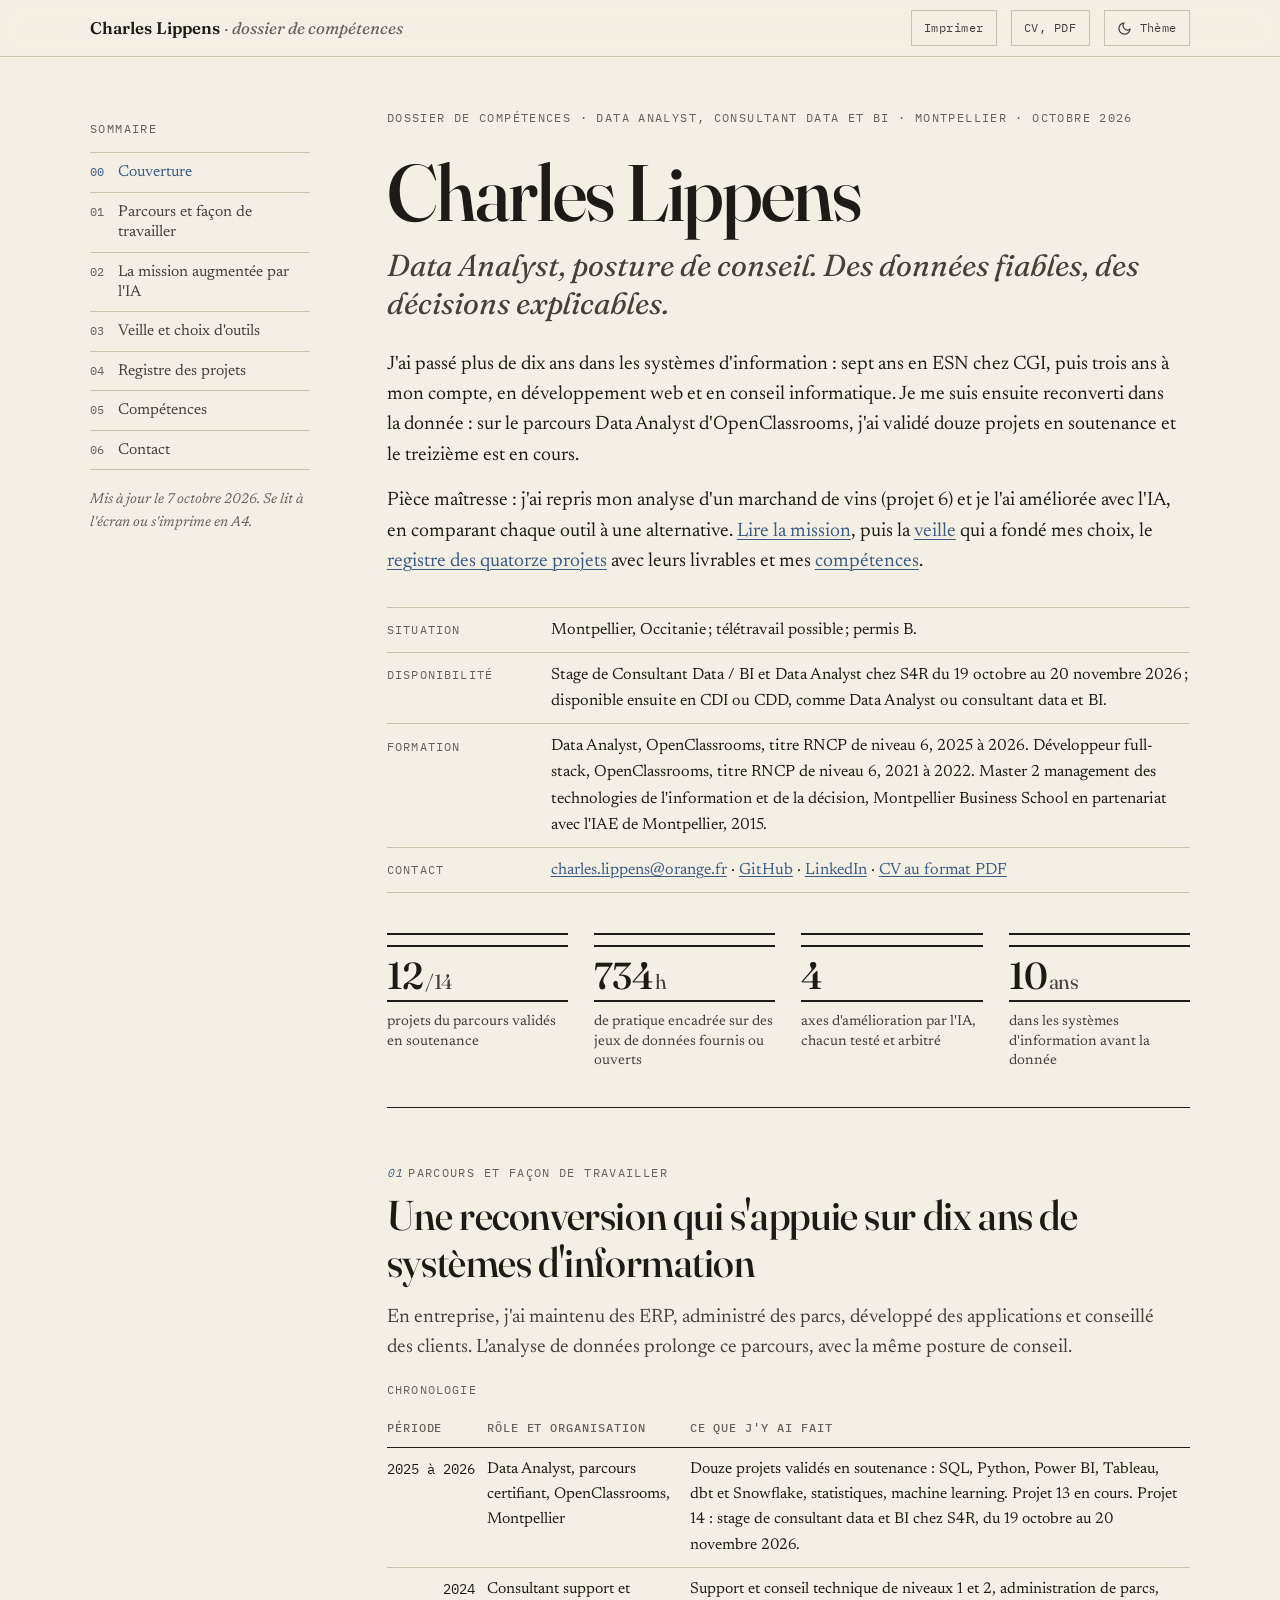
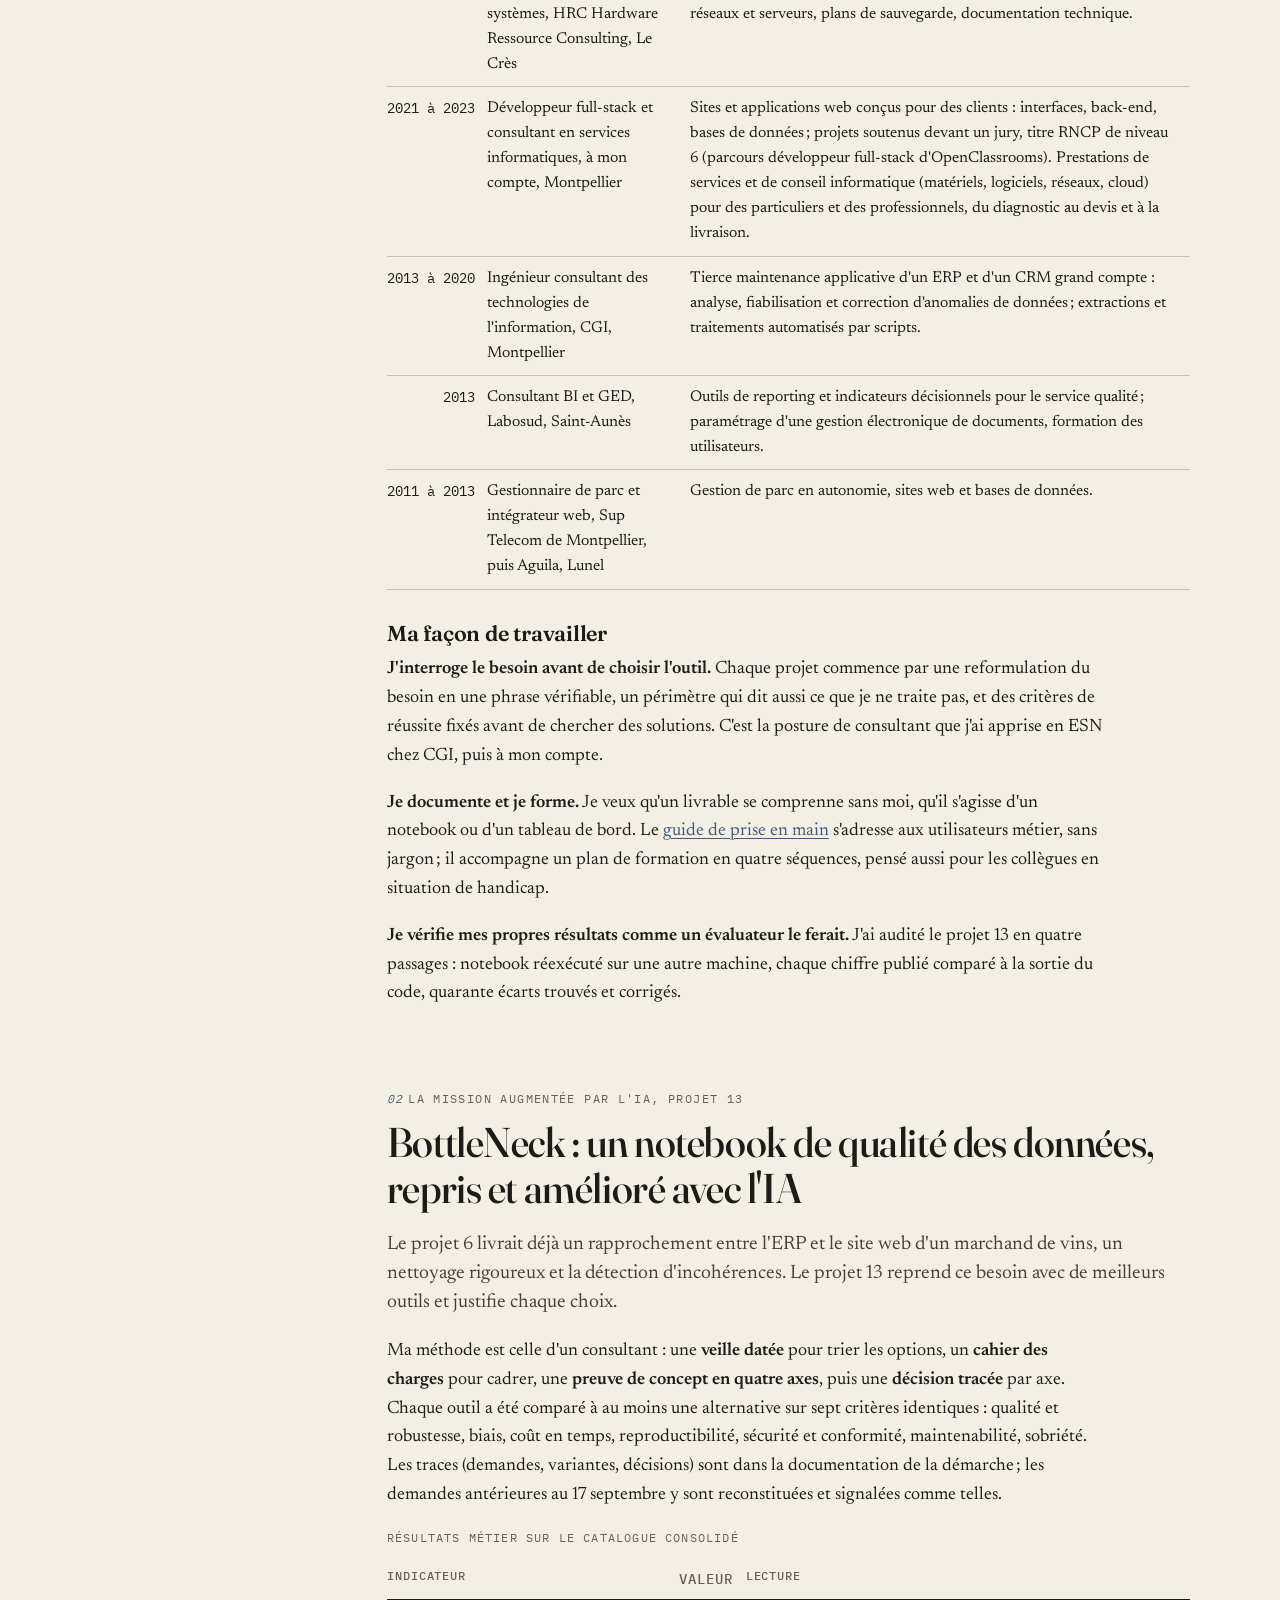
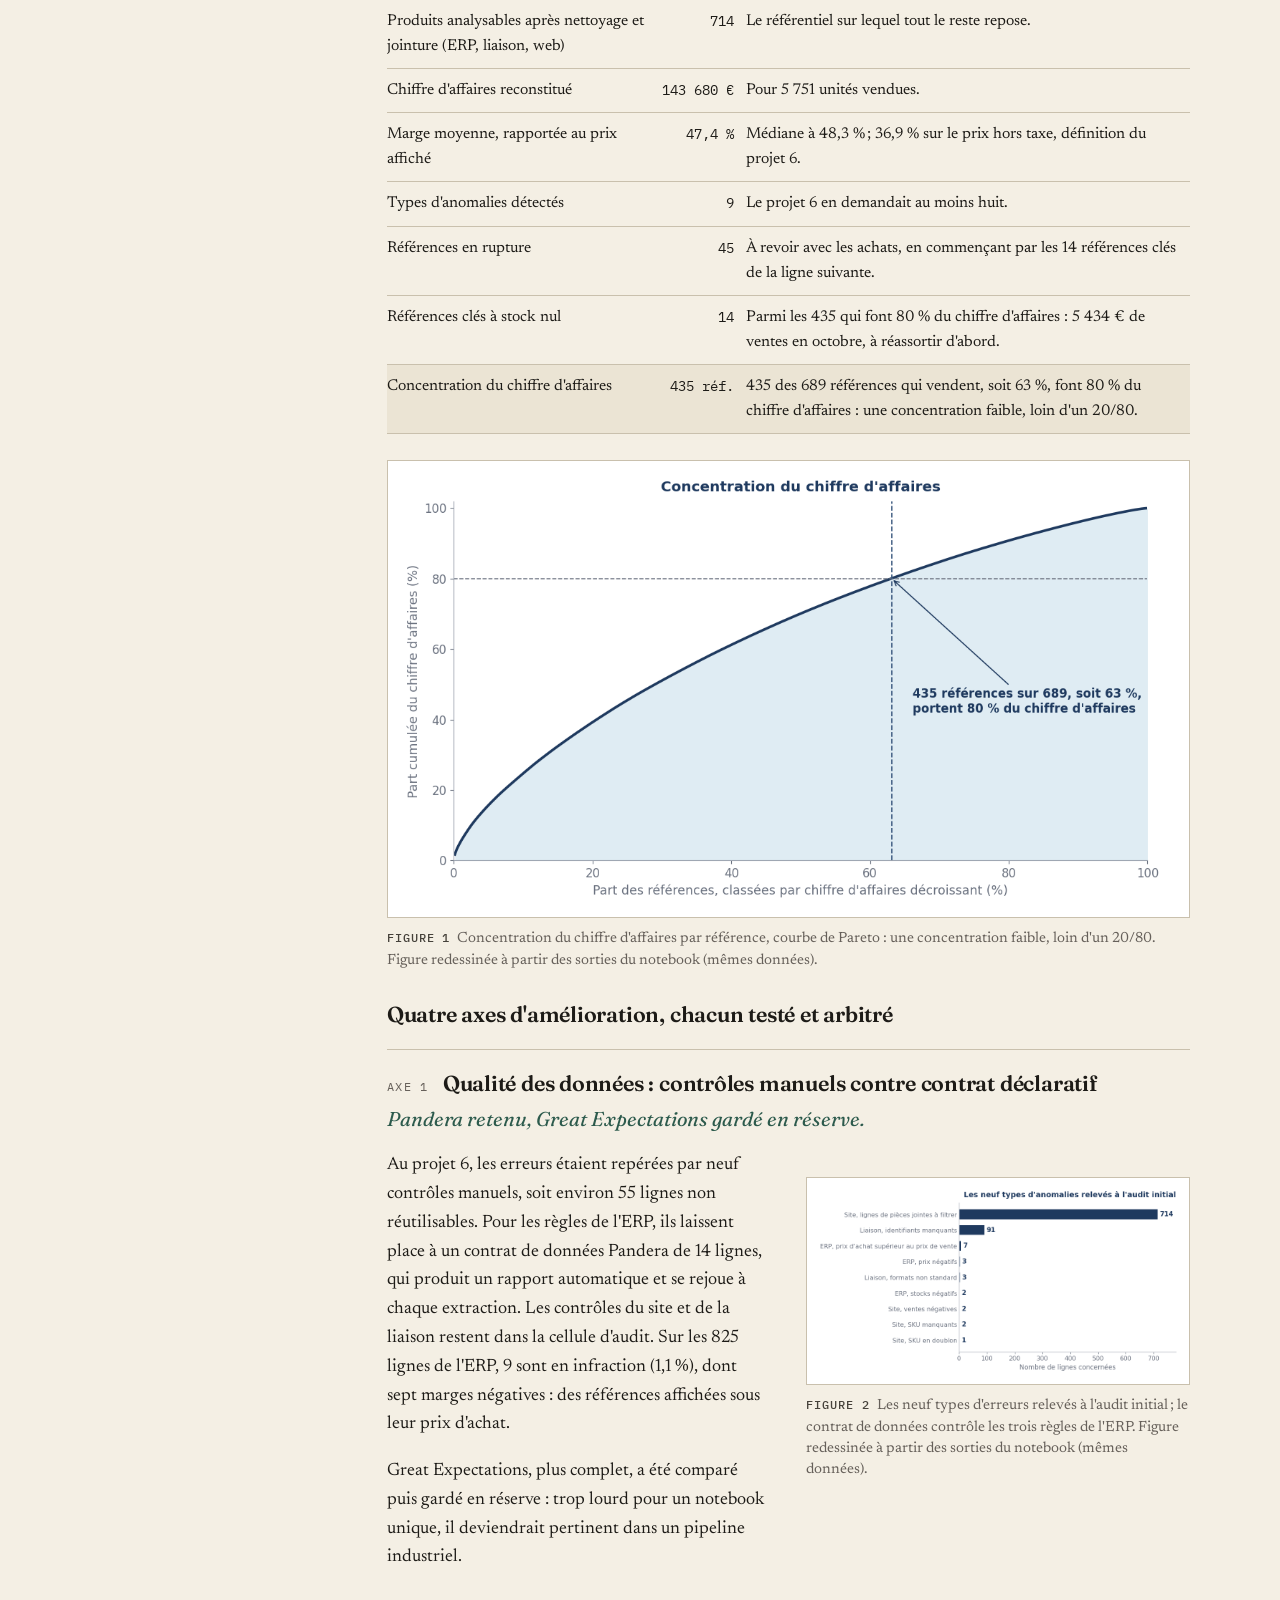
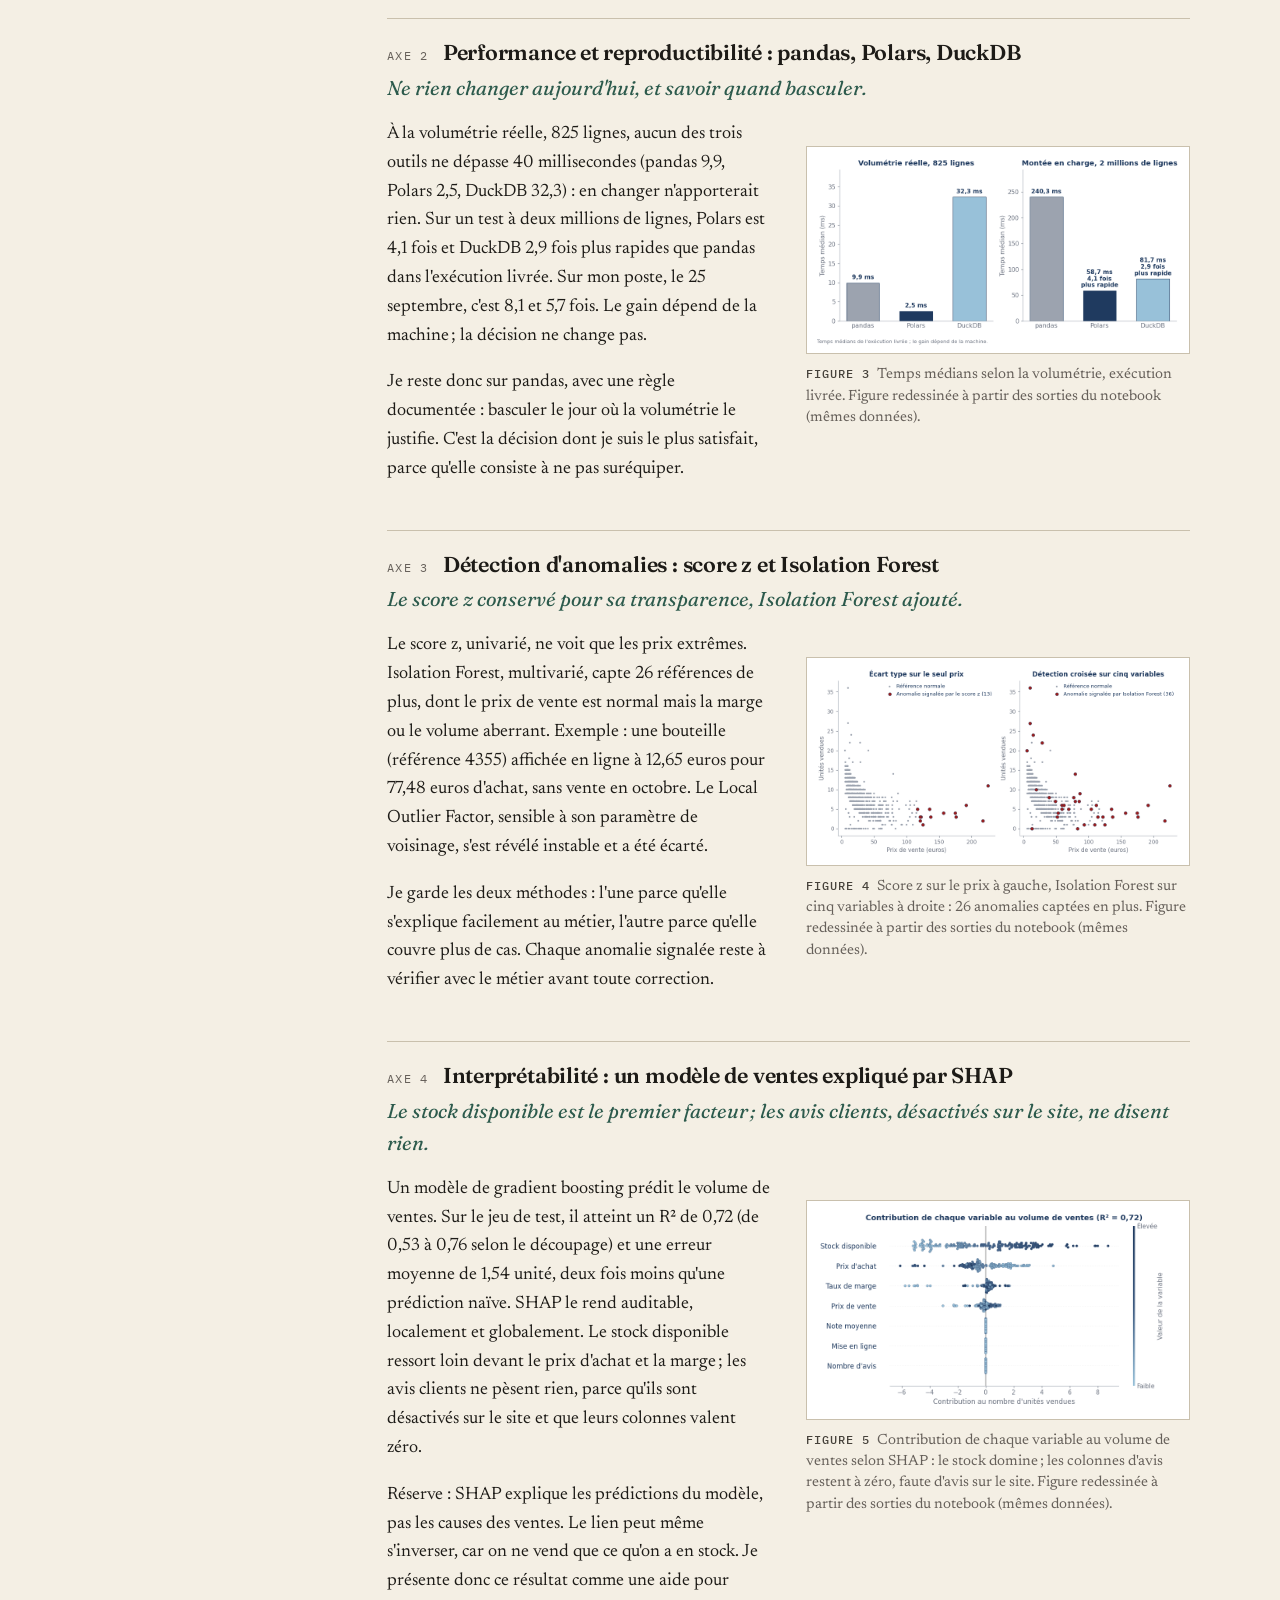
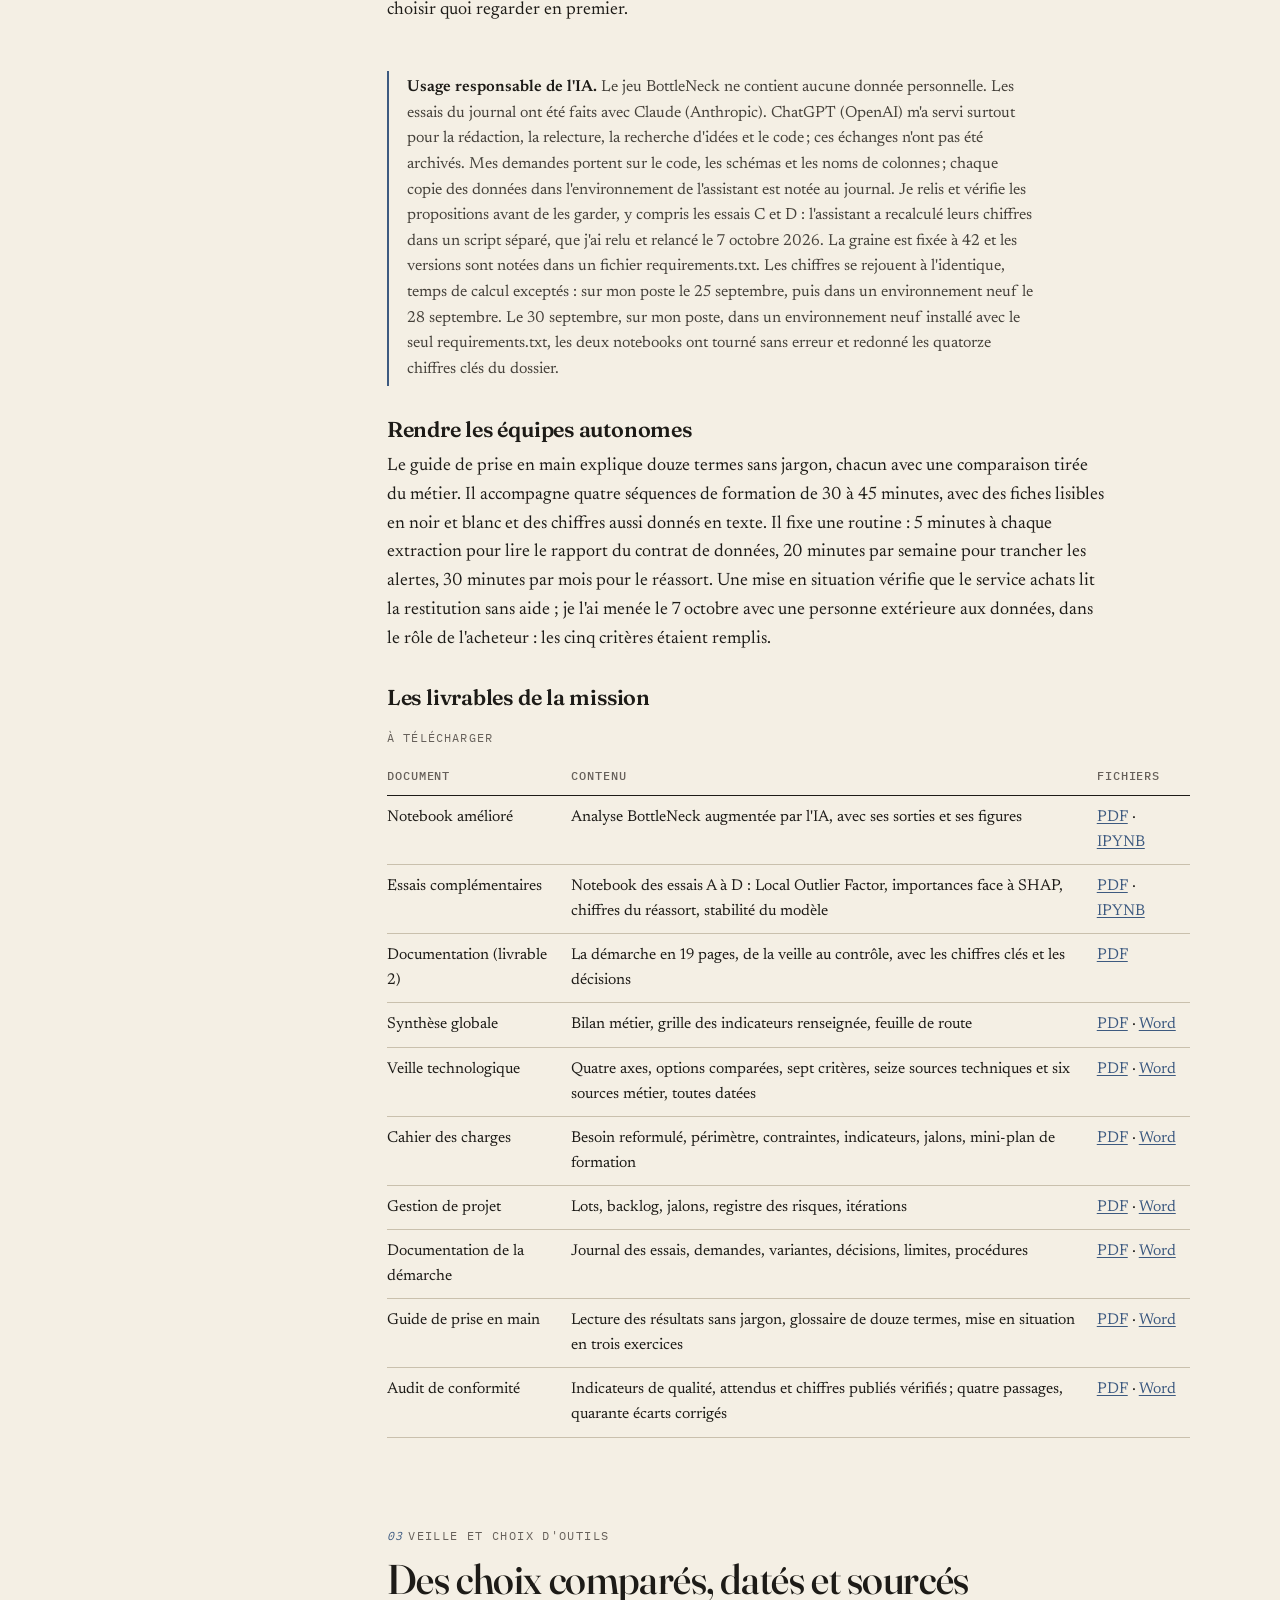
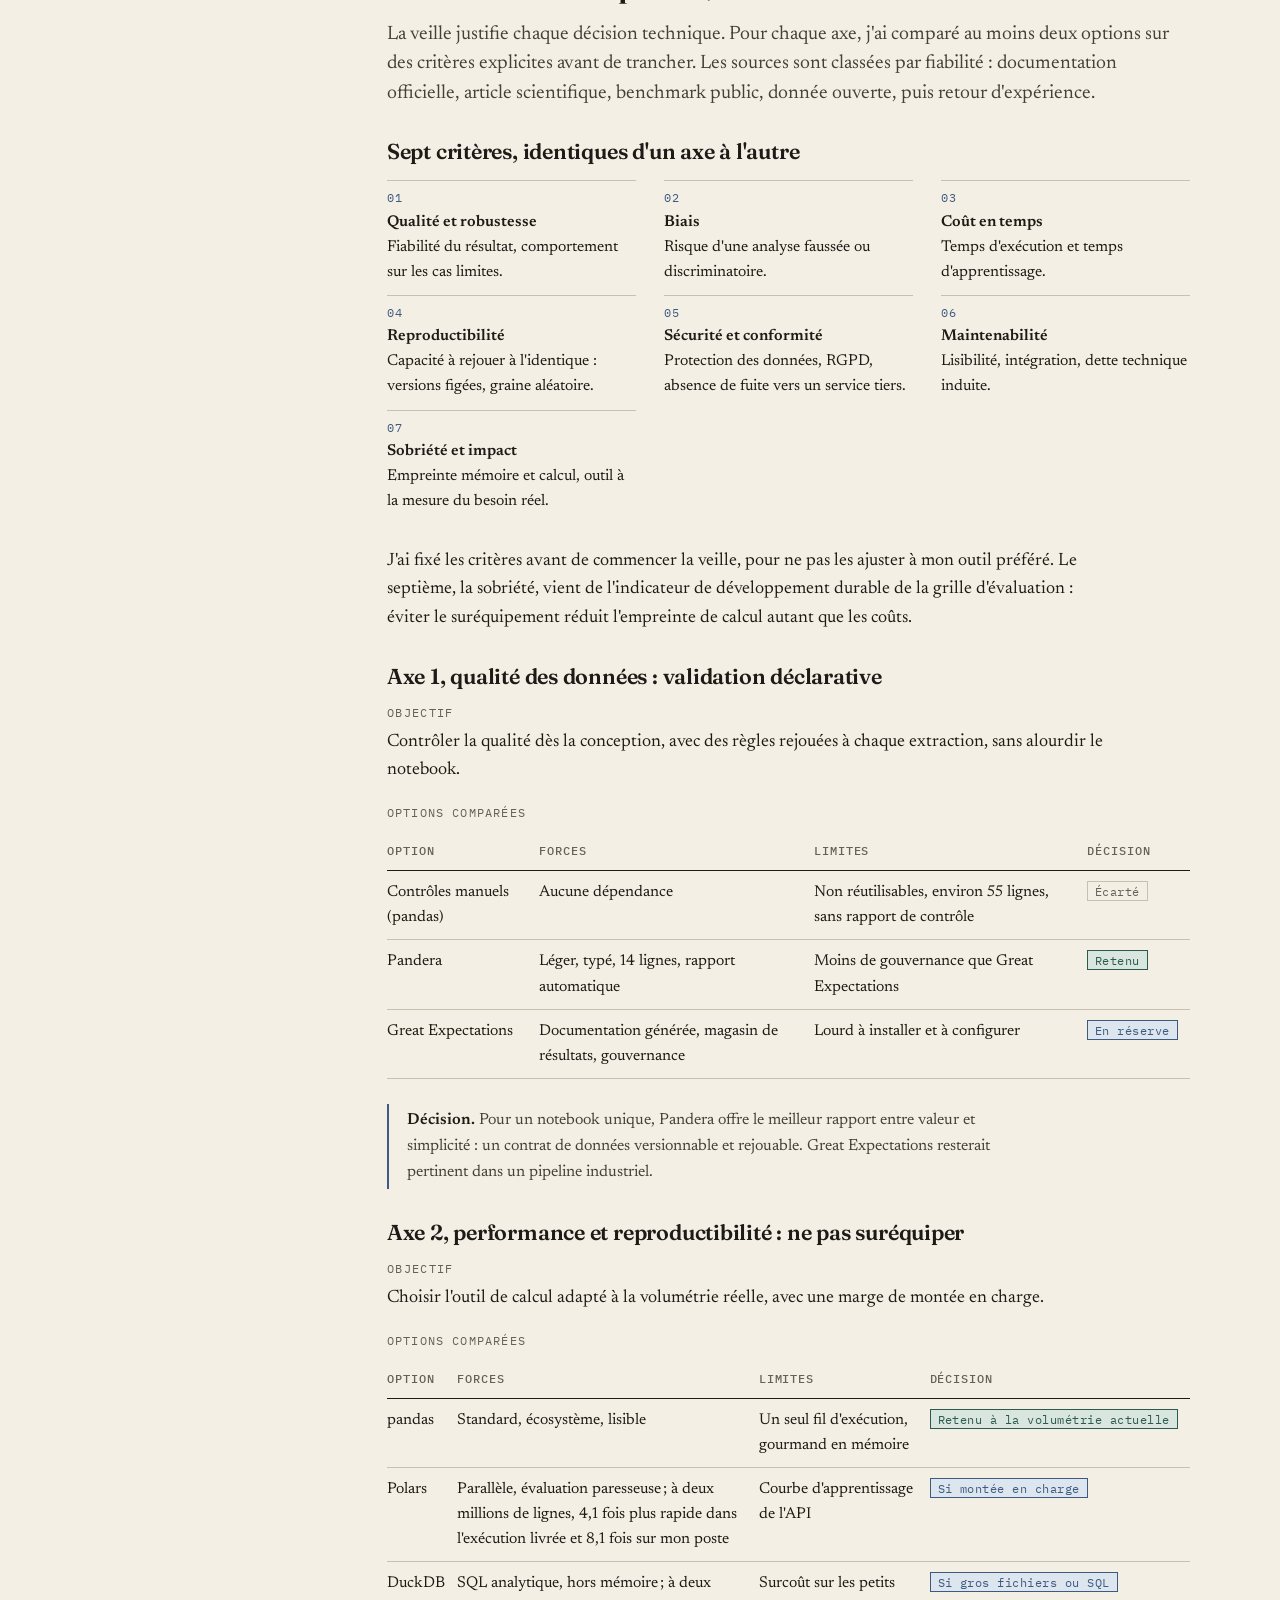
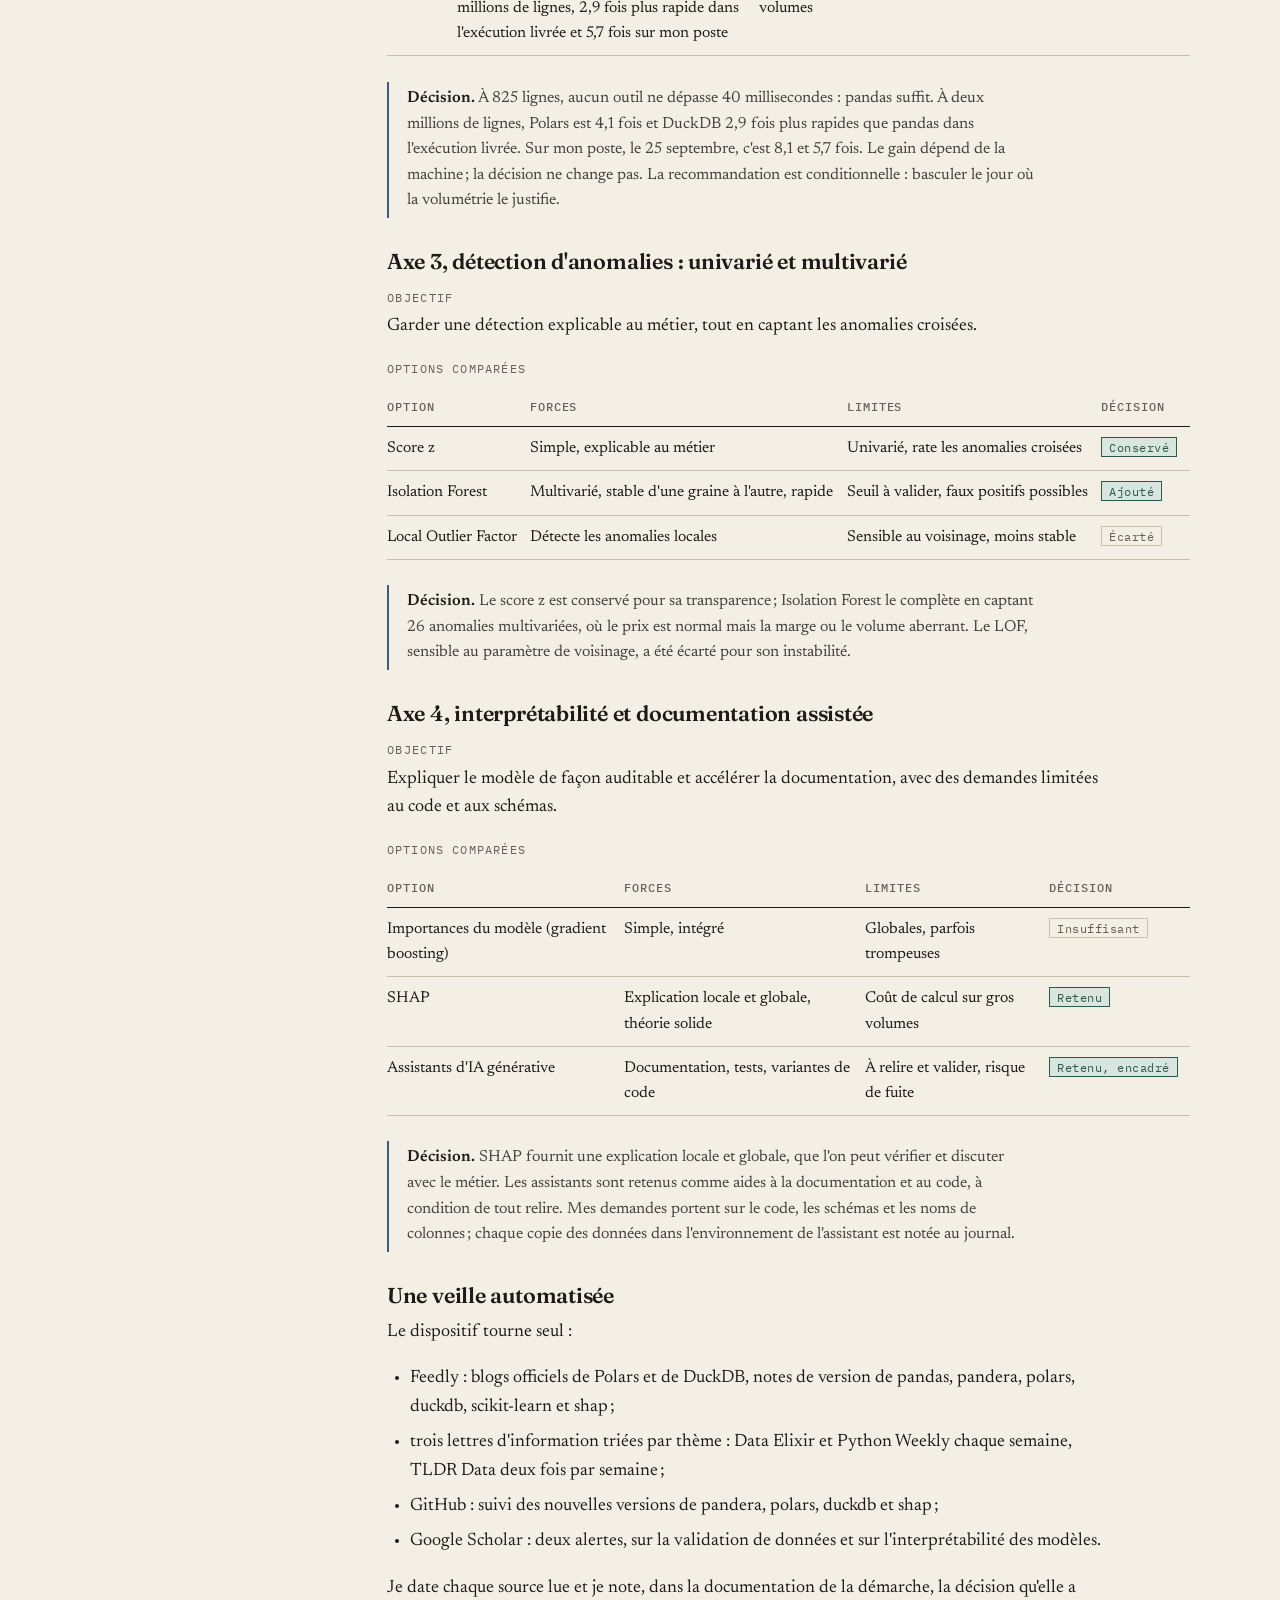
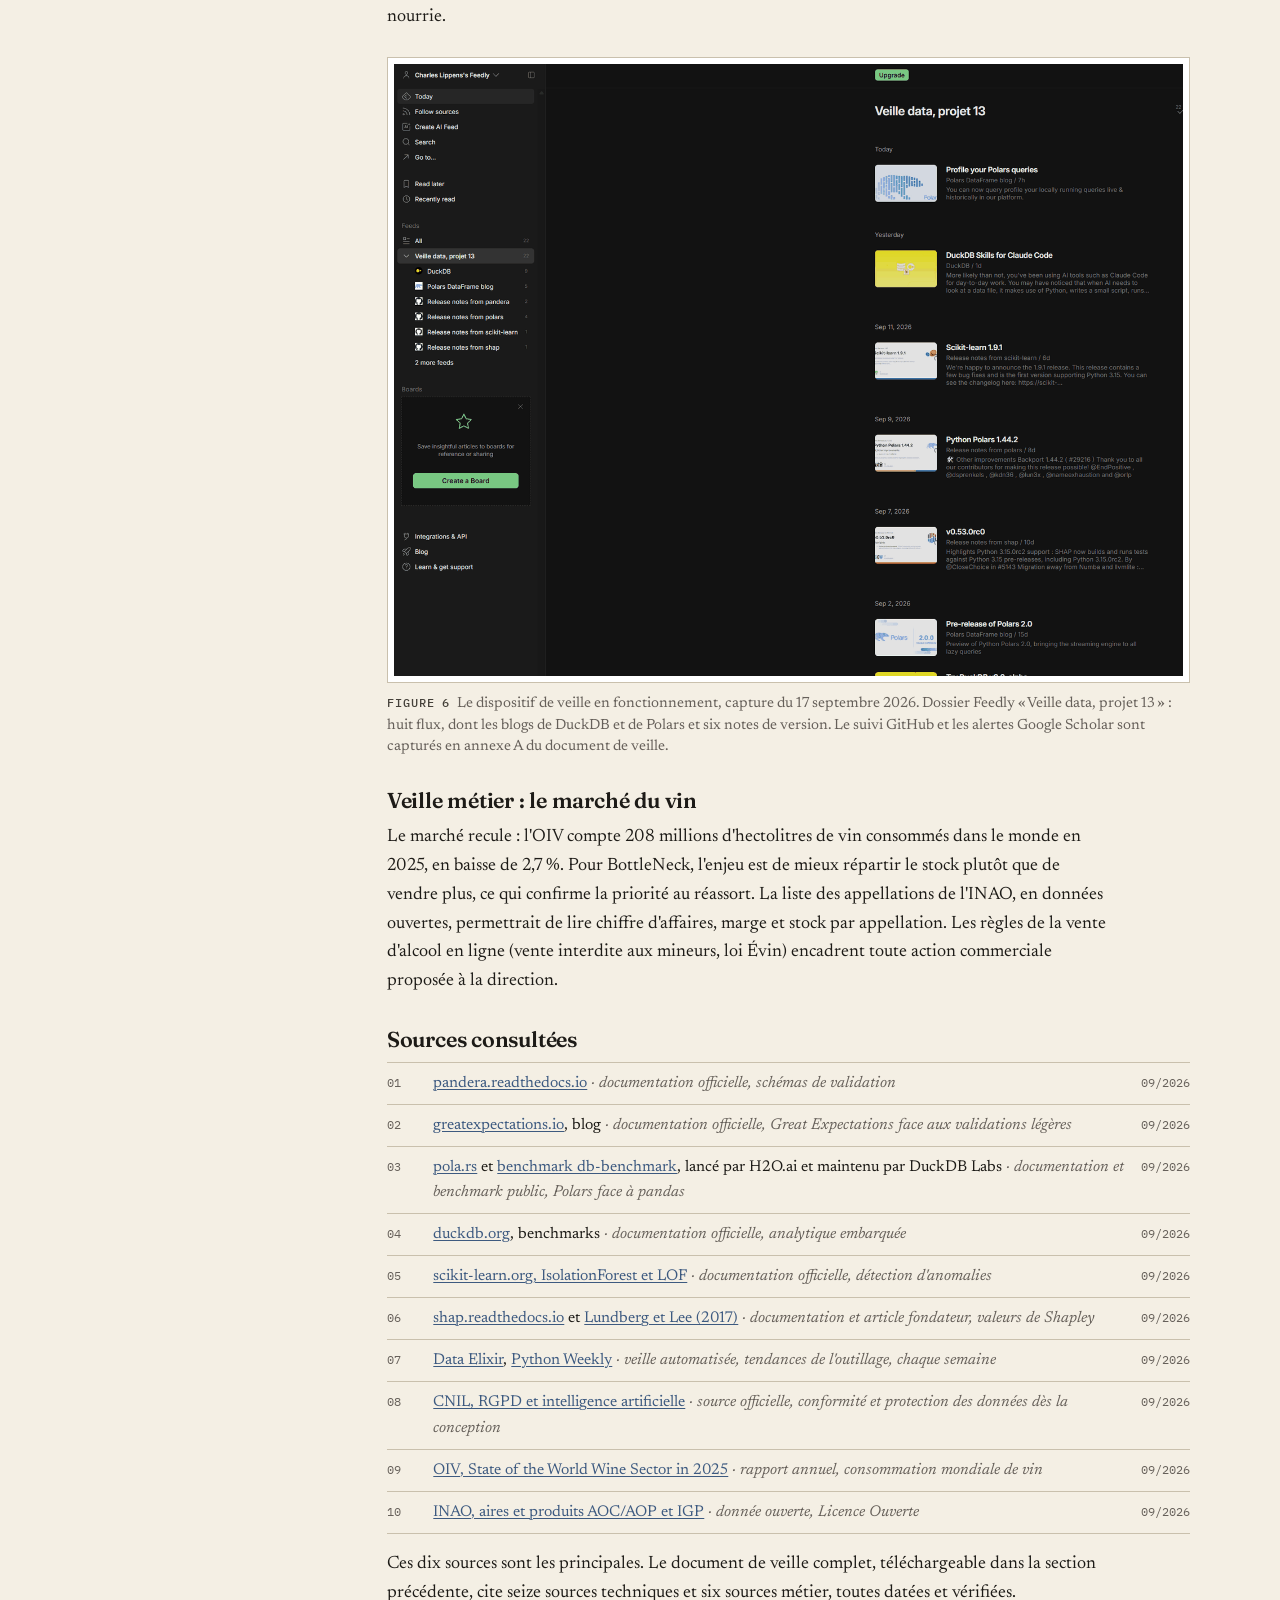
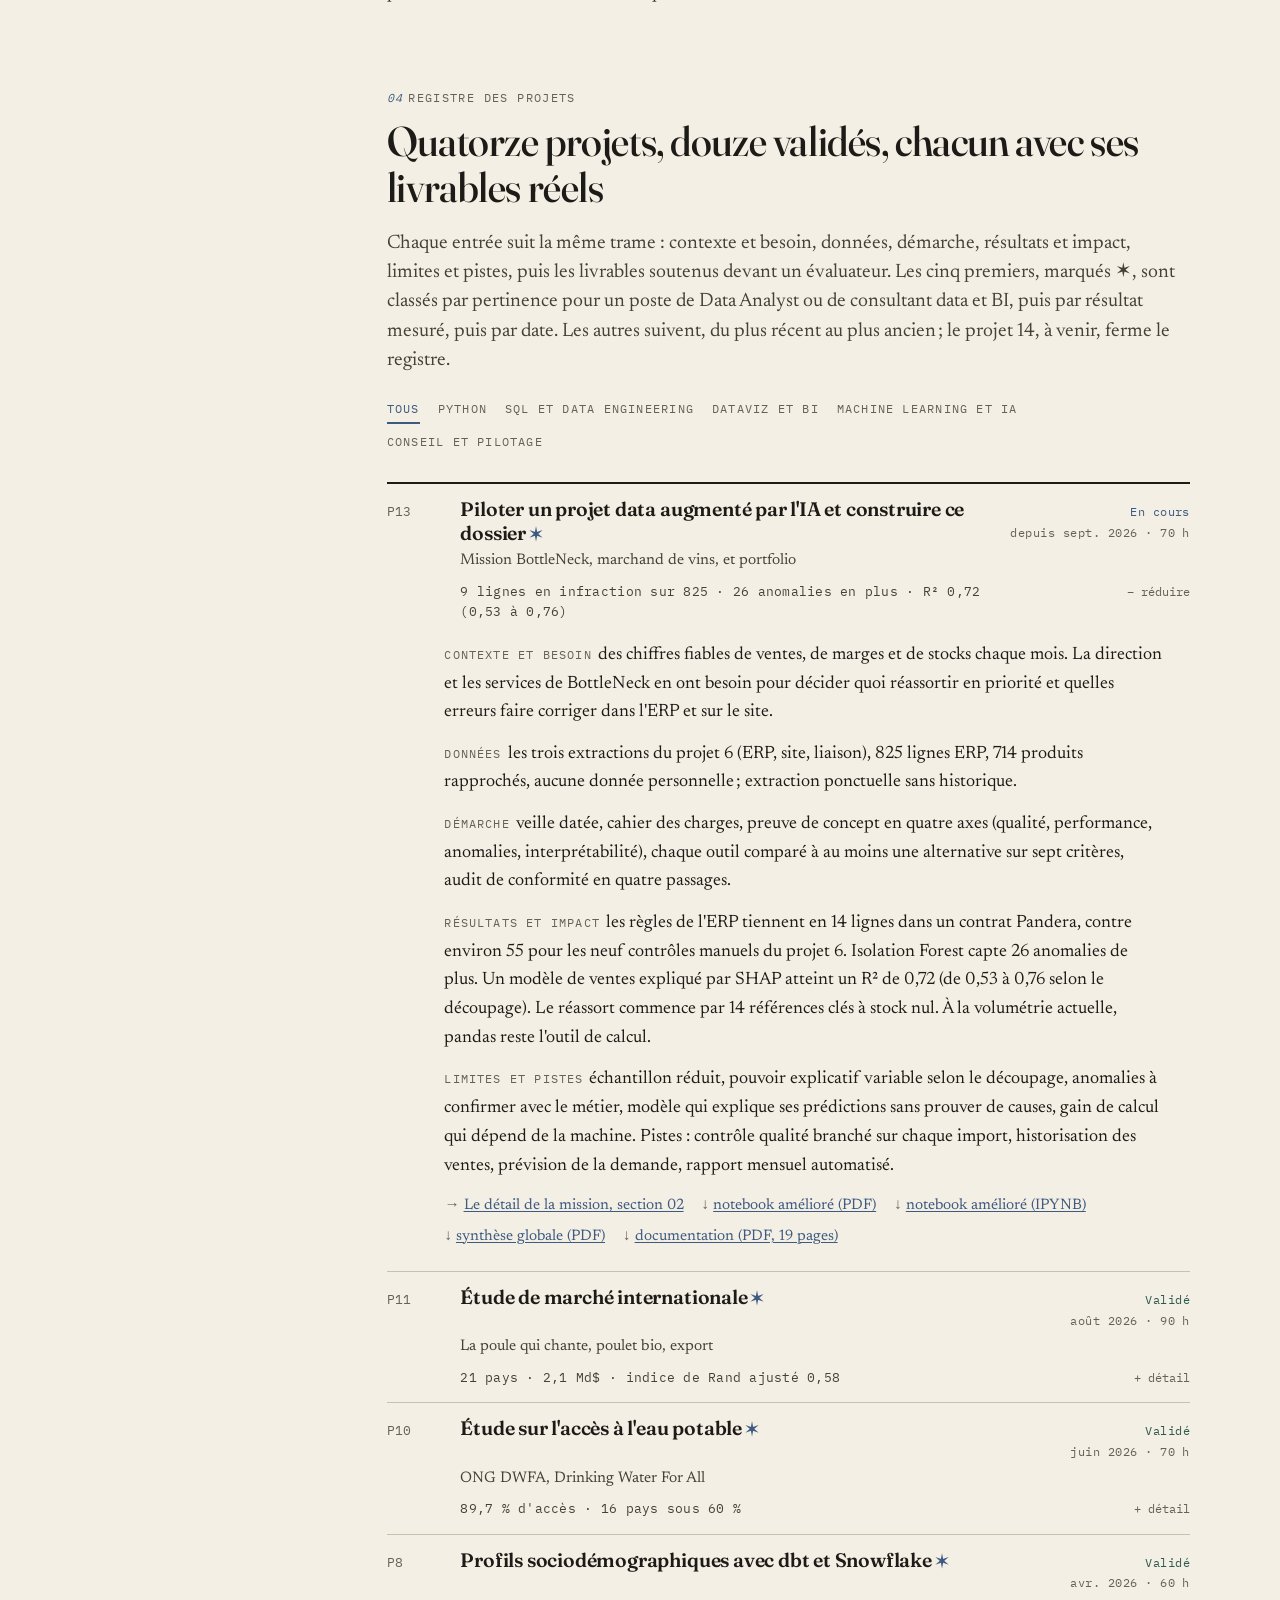
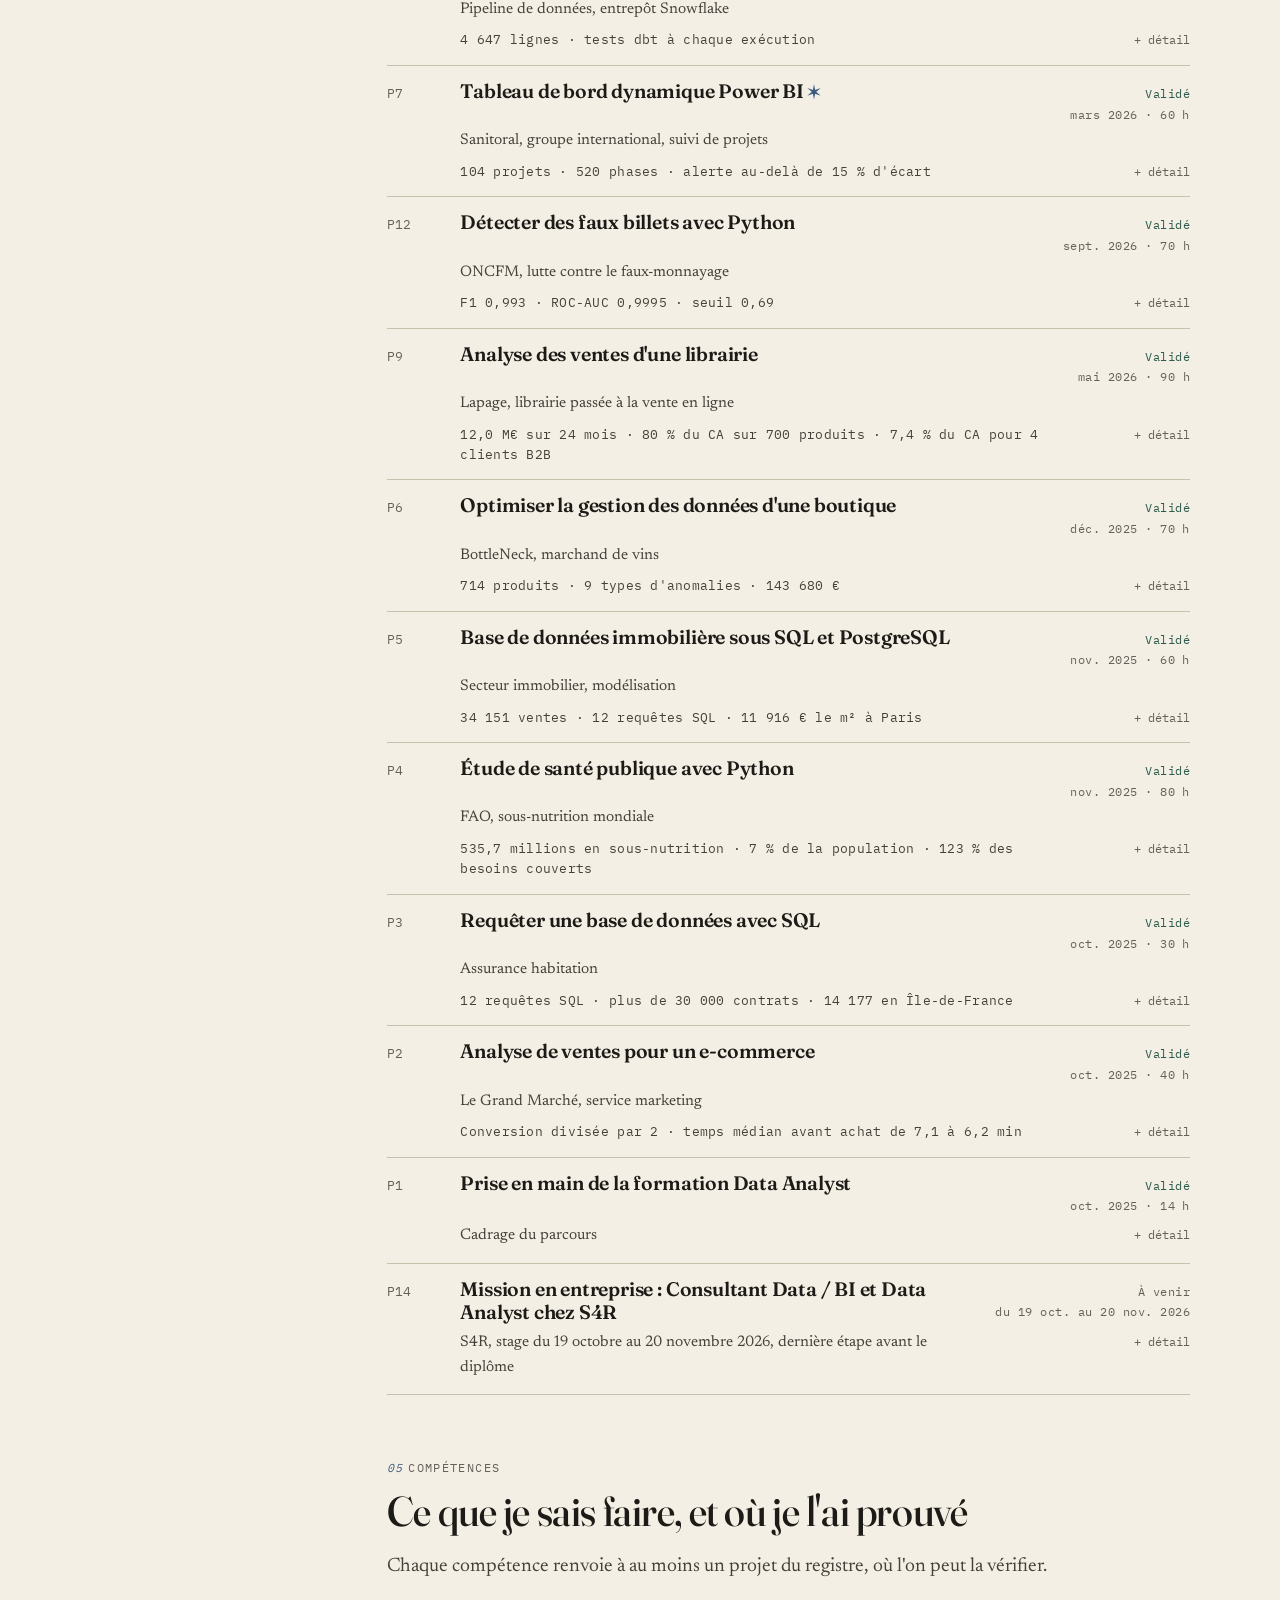
==== commit d928ff8d: "Update files" ====
--- a/index.html
+++ b/index.html
@@ -155,7 +155,7 @@
         <p class="verdict">Ne rien changer aujourd'hui, et savoir quand basculer.</p>
         <div class="deux-colonnes">
           <div class="texte">
-            <p>À la volumétrie réelle, 825 lignes, aucun des trois moteurs ne dépasse 40 millisecondes (pandas 9,9, Polars 2,5, DuckDB 32,3) : changer d'outil n'apporterait rien. Sur un test à deux millions de lignes, Polars est 4,1 fois et DuckDB 2,9 fois plus rapides que pandas dans l'exécution livrée. Sur mon poste, le 25 septembre, c'est 8,1 et 5,7 fois. Le gain dépend de la machine ; la décision ne change pas.</p>
+            <p>À la volumétrie réelle, 825 lignes, aucun des trois outils ne dépasse 40 millisecondes (pandas 9,9, Polars 2,5, DuckDB 32,3) : en changer n'apporterait rien. Sur un test à deux millions de lignes, Polars est 4,1 fois et DuckDB 2,9 fois plus rapides que pandas dans l'exécution livrée. Sur mon poste, le 25 septembre, c'est 8,1 et 5,7 fois. Le gain dépend de la machine ; la décision ne change pas.</p>
             <p>Je reste donc sur pandas, avec une règle documentée : basculer le jour où la volumétrie le justifie. C'est la décision dont je suis le plus satisfait, parce qu'elle consiste à ne pas suréquiper.</p>
           </div>
           <figure>
@@ -245,9 +245,9 @@
       <div class="note"><strong>Décision.</strong> Pour un notebook unique, Pandera offre le meilleur rapport entre valeur et simplicité : un contrat de données versionnable et rejouable. Great Expectations resterait pertinent dans un pipeline industriel.</div>
 
       <h3>Axe 2, performance et reproductibilité : ne pas suréquiper</h3>
-      <p class="texte"><span class="repere">Objectif</span><br>Choisir le moteur de calcul adapté à la volumétrie réelle, avec une marge de montée en charge.</p>
+      <p class="texte"><span class="repere">Objectif</span><br>Choisir l'outil de calcul adapté à la volumétrie réelle, avec une marge de montée en charge.</p>
       <div class="table-wrap" tabindex="0" role="region" aria-label="Options comparées, axe 2, performance et reproductibilité"><table><caption>Options comparées</caption><thead><tr><th>Option</th><th>Forces</th><th>Limites</th><th>Décision</th></tr></thead><tbody><tr><td>pandas</td><td>Standard, écosystème, lisible</td><td>Un seul fil d'exécution, gourmand en mémoire</td><td><span class="decision retenu">Retenu à la volumétrie actuelle</span></td></tr><tr><td>Polars</td><td>Parallèle, évaluation paresseuse ; à deux millions de lignes, 4,1 fois plus rapide dans l'exécution livrée et 8,1 fois sur mon poste</td><td>Courbe d'apprentissage de l'API</td><td><span class="decision reserve">Si montée en charge</span></td></tr><tr><td>DuckDB</td><td>SQL analytique, hors mémoire ; à deux millions de lignes, 2,9 fois plus rapide dans l'exécution livrée et 5,7 fois sur mon poste</td><td>Surcoût sur les petits volumes</td><td><span class="decision reserve">Si gros fichiers ou SQL</span></td></tr></tbody></table></div>
-      <div class="note"><strong>Décision.</strong> À 825 lignes, aucun moteur ne dépasse 40 millisecondes : pandas suffit. À deux millions de lignes, Polars est 4,1 fois et DuckDB 2,9 fois plus rapides que pandas dans l'exécution livrée. Sur mon poste, le 25 septembre, c'est 8,1 et 5,7 fois. Le gain dépend de la machine ; la décision ne change pas. La recommandation est conditionnelle : basculer le jour où la volumétrie le justifie.</div>
+      <div class="note"><strong>Décision.</strong> À 825 lignes, aucun outil ne dépasse 40 millisecondes : pandas suffit. À deux millions de lignes, Polars est 4,1 fois et DuckDB 2,9 fois plus rapides que pandas dans l'exécution livrée. Sur mon poste, le 25 septembre, c'est 8,1 et 5,7 fois. Le gain dépend de la machine ; la décision ne change pas. La recommandation est conditionnelle : basculer le jour où la volumétrie le justifie.</div>
 
       <h3>Axe 3, détection d'anomalies : univarié et multivarié</h3>
       <p class="texte"><span class="repere">Objectif</span><br>Garder une détection explicable au métier, tout en captant les anomalies croisées.</p>
@@ -320,7 +320,7 @@
             <p><span class="lib">Contexte et besoin<span class="vh"> :</span></span>des chiffres fiables de ventes, de marges et de stocks chaque mois. La direction et les services de BottleNeck en ont besoin pour décider quoi réassortir en priorité et quelles erreurs faire corriger dans l'ERP et sur le site.</p>
             <p><span class="lib">Données<span class="vh"> :</span></span>les trois extractions du projet 6 (ERP, site, liaison), 825 lignes ERP, 714 produits rapprochés, aucune donnée personnelle ; extraction ponctuelle sans historique.</p>
             <p><span class="lib">Démarche<span class="vh"> :</span></span>veille datée, cahier des charges, preuve de concept en quatre axes (qualité, performance, anomalies, interprétabilité), chaque outil comparé à au moins une alternative sur sept critères, audit de conformité en quatre passages.</p>
-            <p><span class="lib">Résultats et impact<span class="vh"> :</span></span>les règles de l'ERP tiennent en 14 lignes dans un contrat Pandera, contre environ 55 pour les neuf contrôles manuels du projet 6. Isolation Forest capte 26 anomalies de plus. Un modèle de ventes expliqué par SHAP atteint un R² de 0,72 (de 0,53 à 0,76 selon le découpage). Le réassort commence par 14 références clés à stock nul. À la volumétrie actuelle, pandas reste le moteur de calcul.</p>
+            <p><span class="lib">Résultats et impact<span class="vh"> :</span></span>les règles de l'ERP tiennent en 14 lignes dans un contrat Pandera, contre environ 55 pour les neuf contrôles manuels du projet 6. Isolation Forest capte 26 anomalies de plus. Un modèle de ventes expliqué par SHAP atteint un R² de 0,72 (de 0,53 à 0,76 selon le découpage). Le réassort commence par 14 références clés à stock nul. À la volumétrie actuelle, pandas reste l'outil de calcul.</p>
             <p><span class="lib">Limites et pistes<span class="vh"> :</span></span>échantillon réduit, pouvoir explicatif variable selon le découpage, anomalies à confirmer avec le métier, modèle qui explique ses prédictions sans prouver de causes, gain de calcul qui dépend de la machine. Pistes : contrôle qualité branché sur chaque import, historisation des ventes, prévision de la demande, rapport mensuel automatisé.</p>
             <ul class="livrables"><li class="lien"><a href="#mission">Le détail de la mission, section 02</a></li><li><a href="livrables/Lippens_Charles_1_projet_ameliore_092026.pdf" download>notebook amélioré (PDF)</a></li><li><a href="livrables/Lippens_Charles_1_projet_ameliore_092026.ipynb" download>notebook amélioré (IPYNB)</a></li><li><a href="livrables/Lippens_Charles_2_synthese_globale_092026.pdf" download>synthèse globale (PDF)</a></li><li><a href="livrables/Lippens_Charles_2_documentation_092026.pdf" download>documentation (PDF, 19 pages)</a></li></ul>
           </div>
